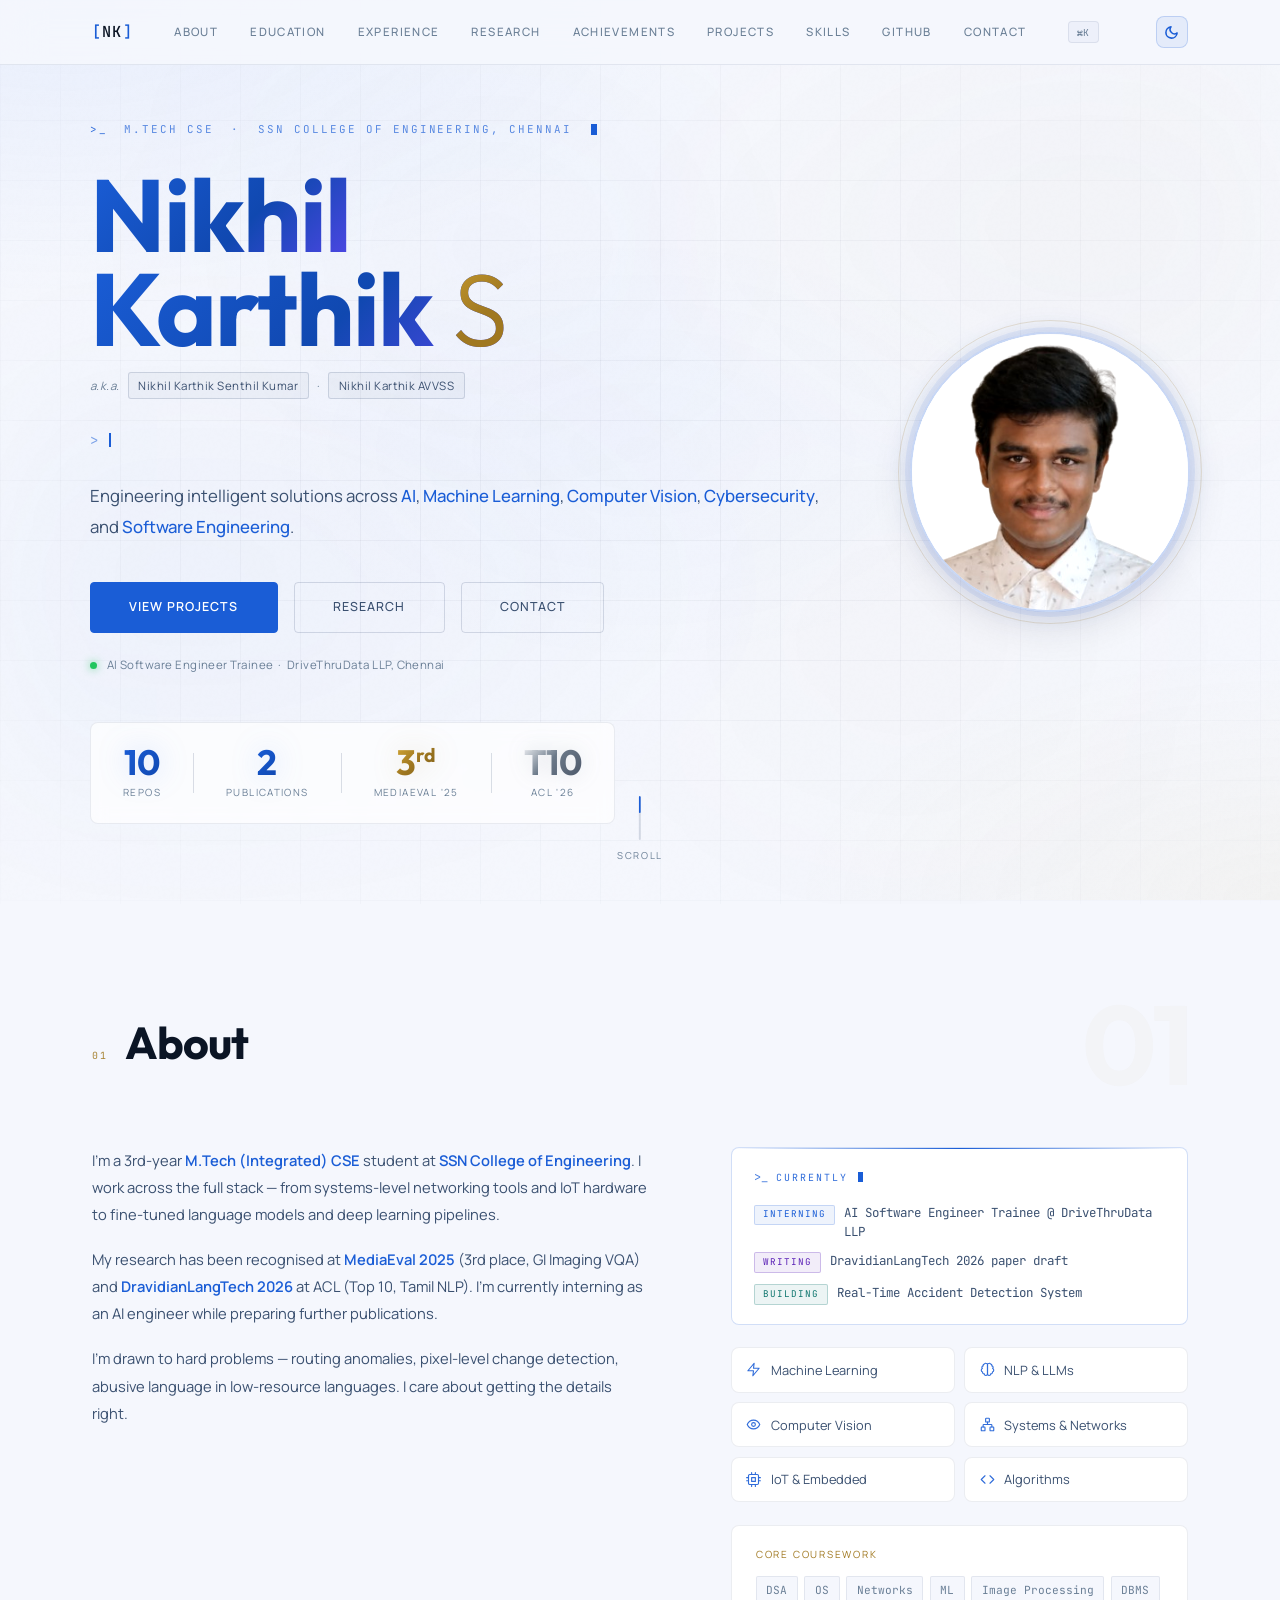
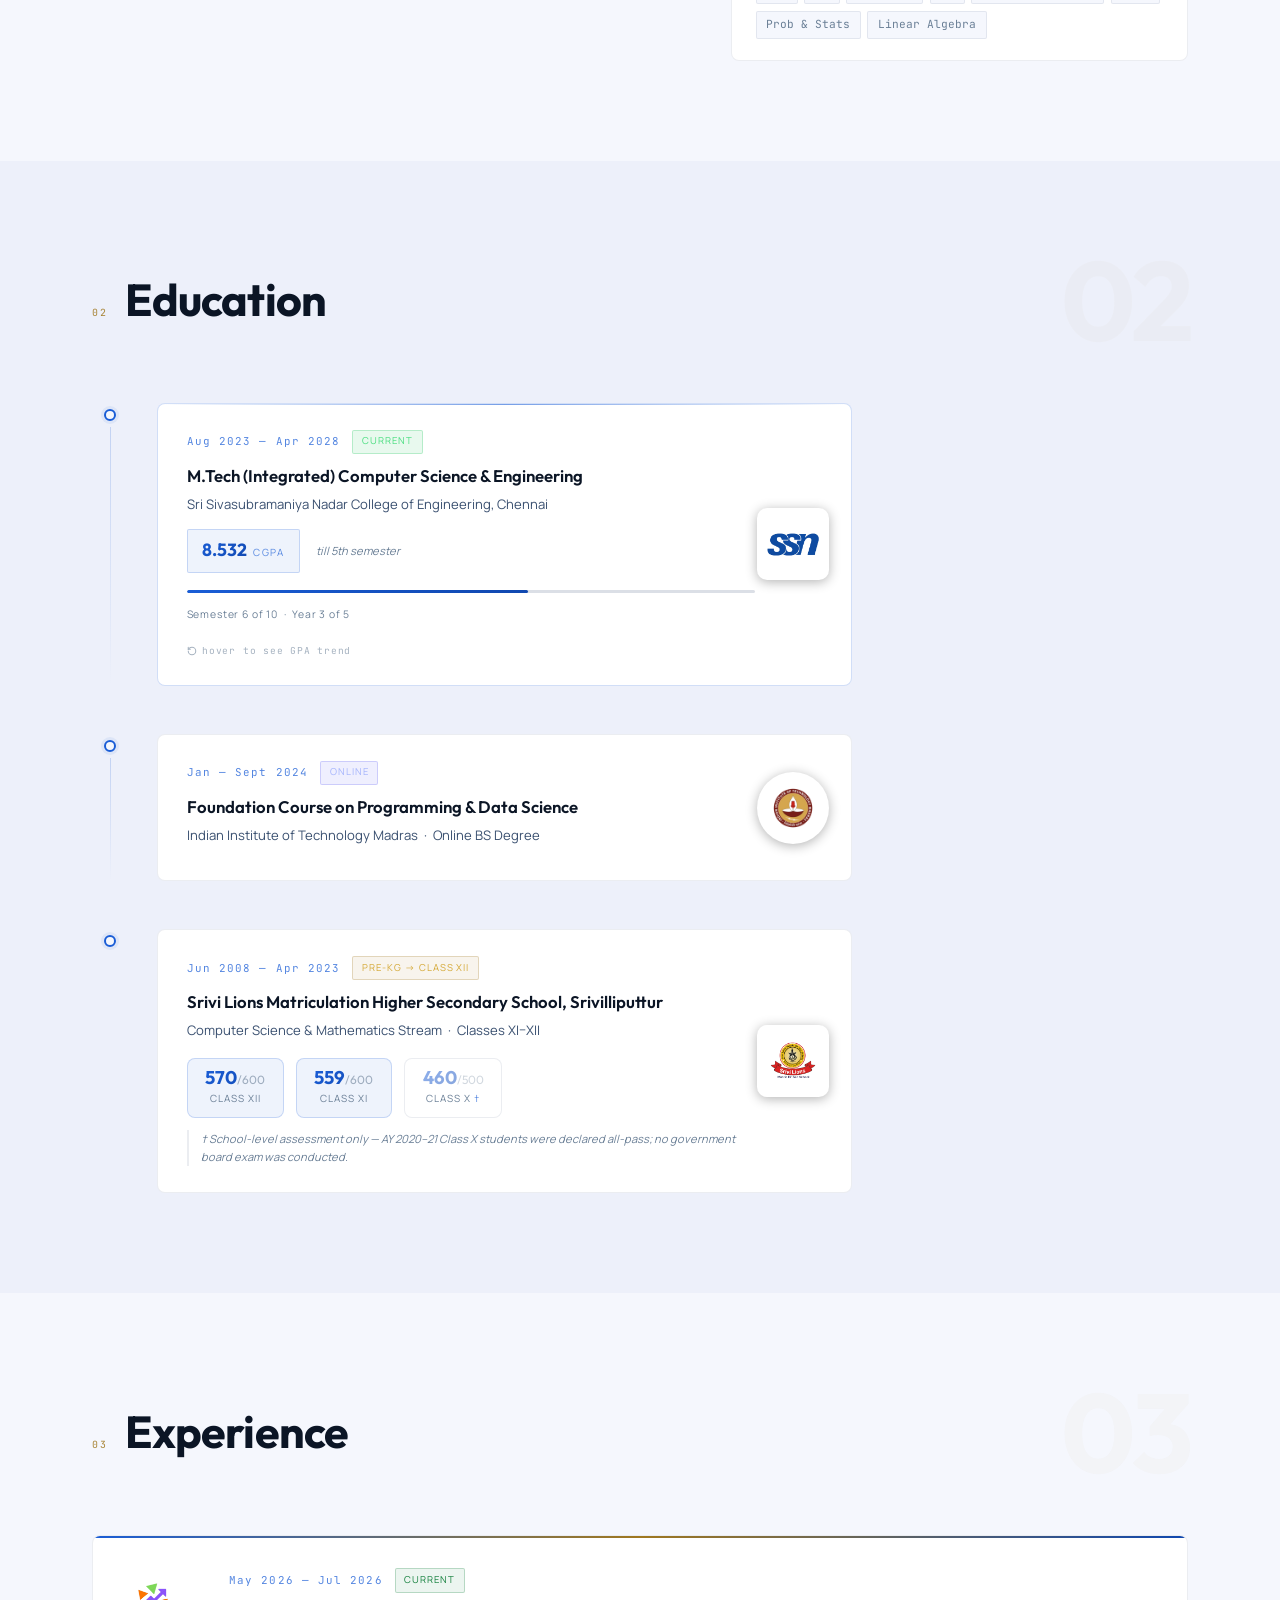
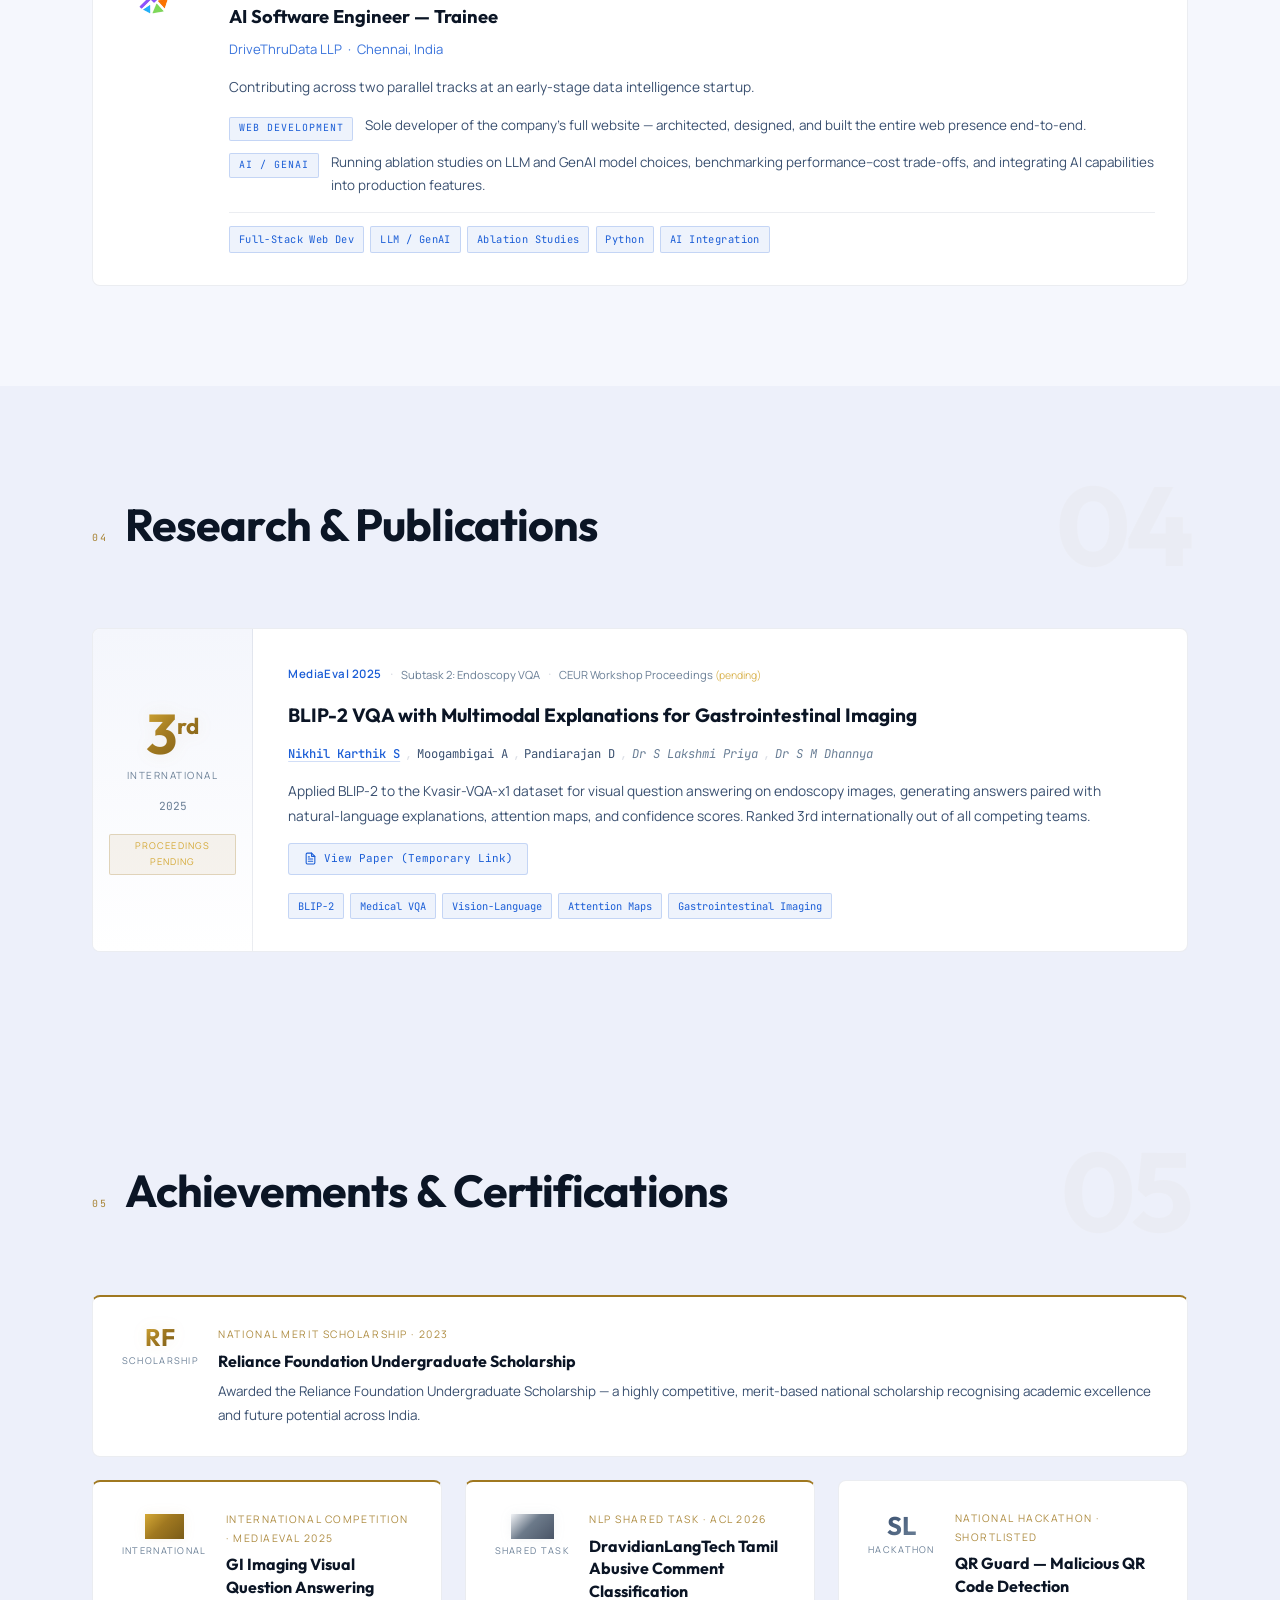
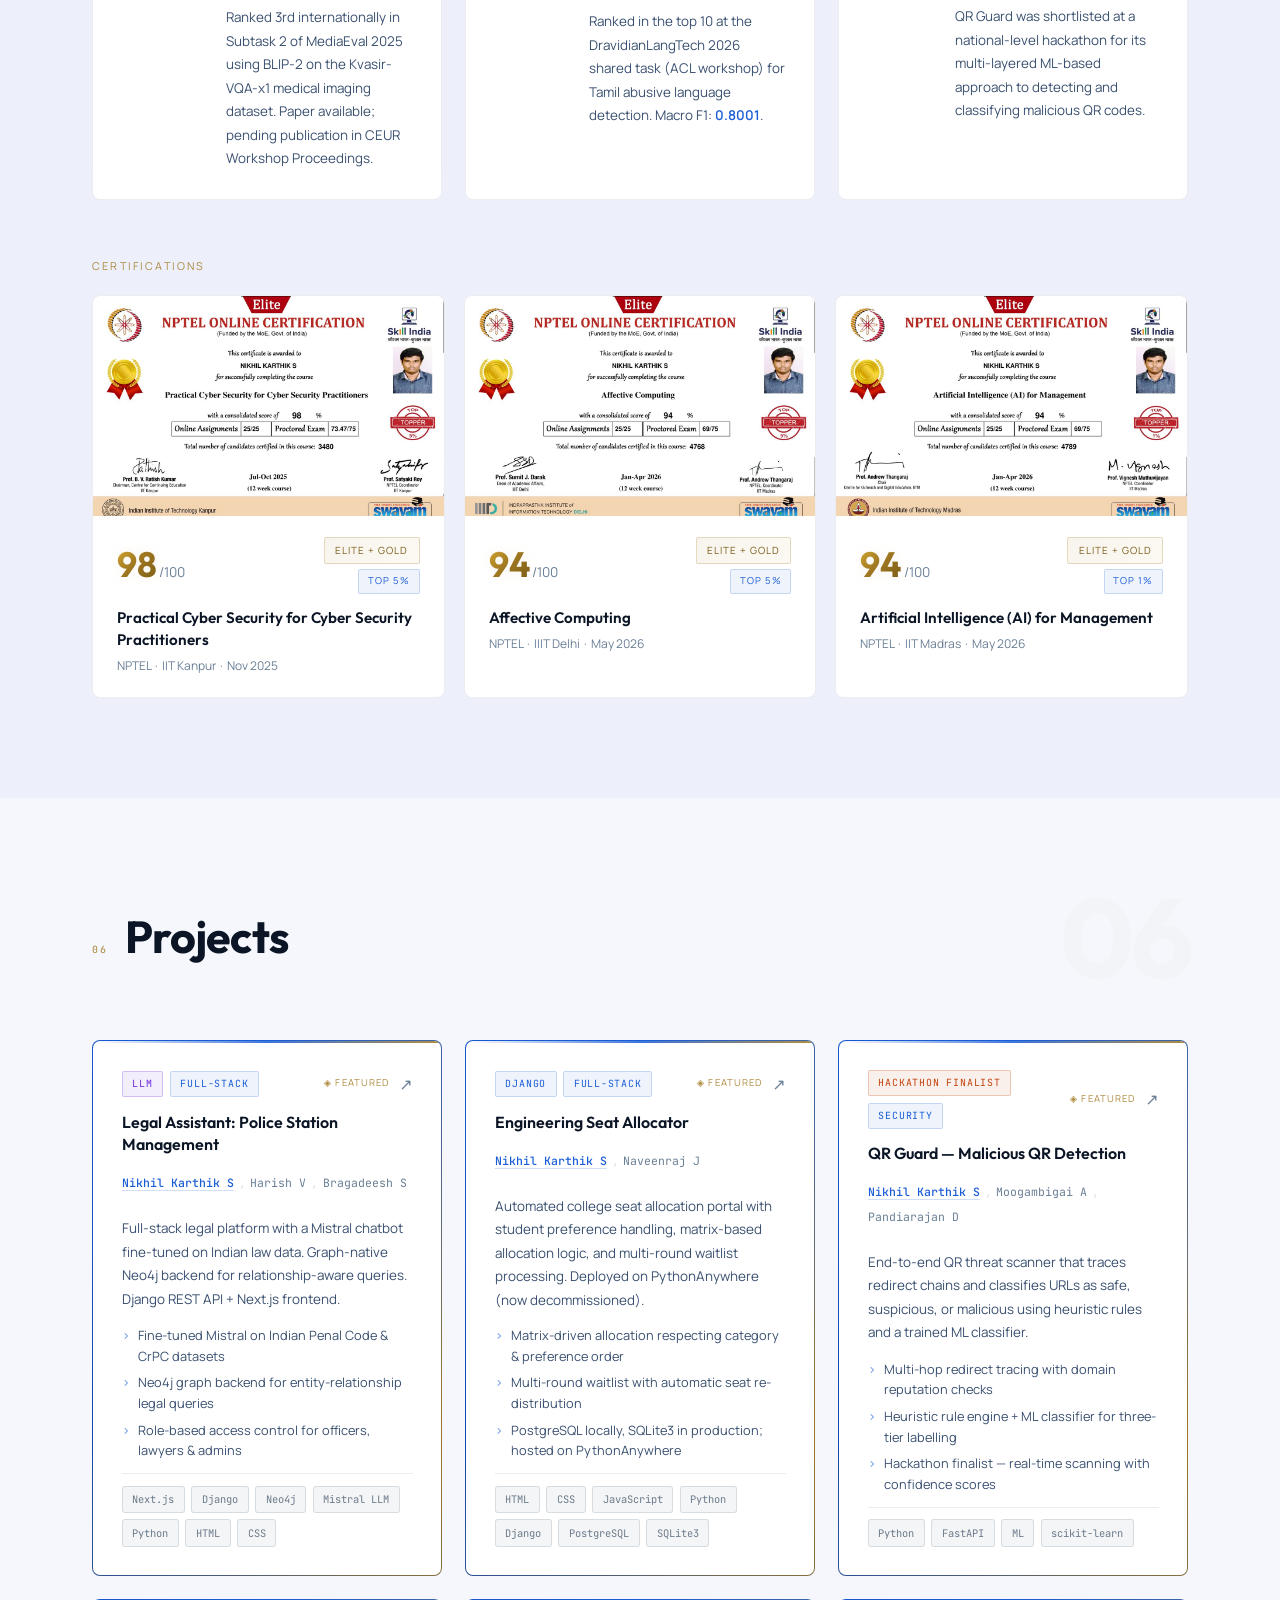
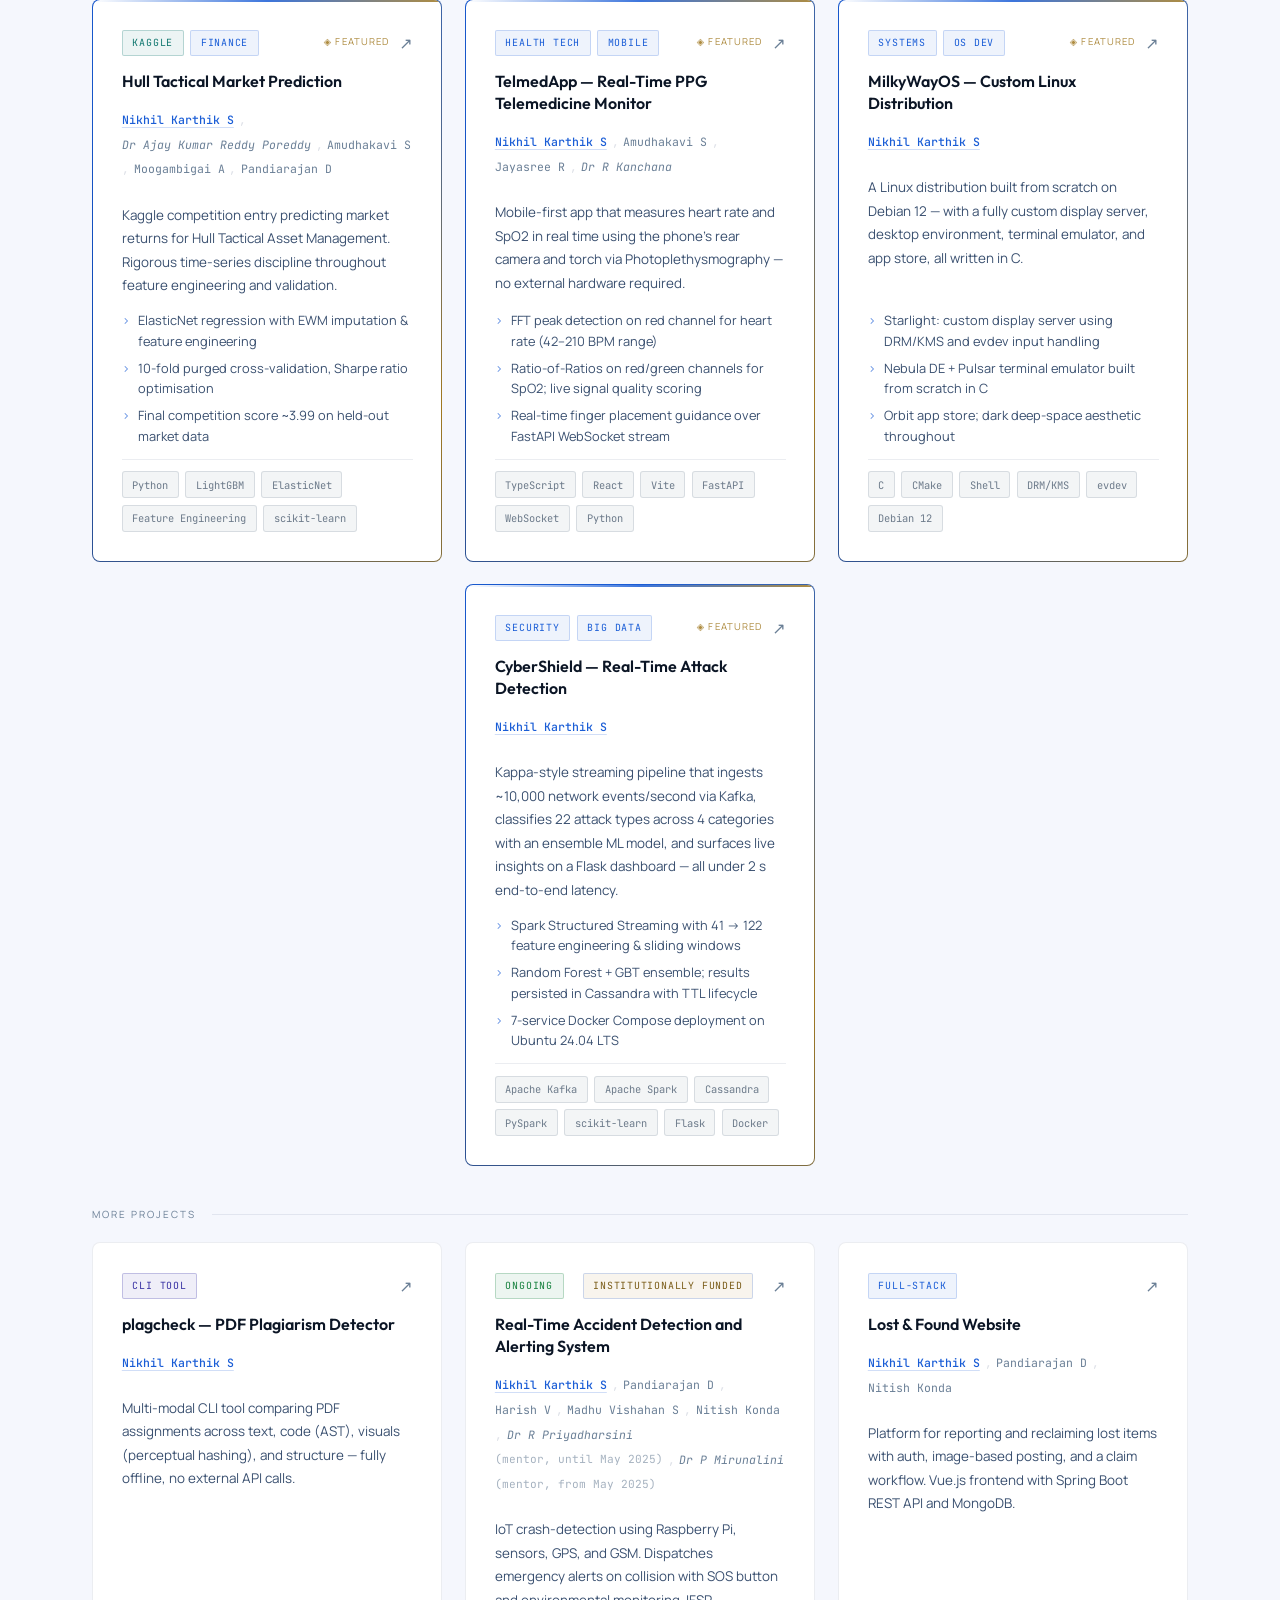
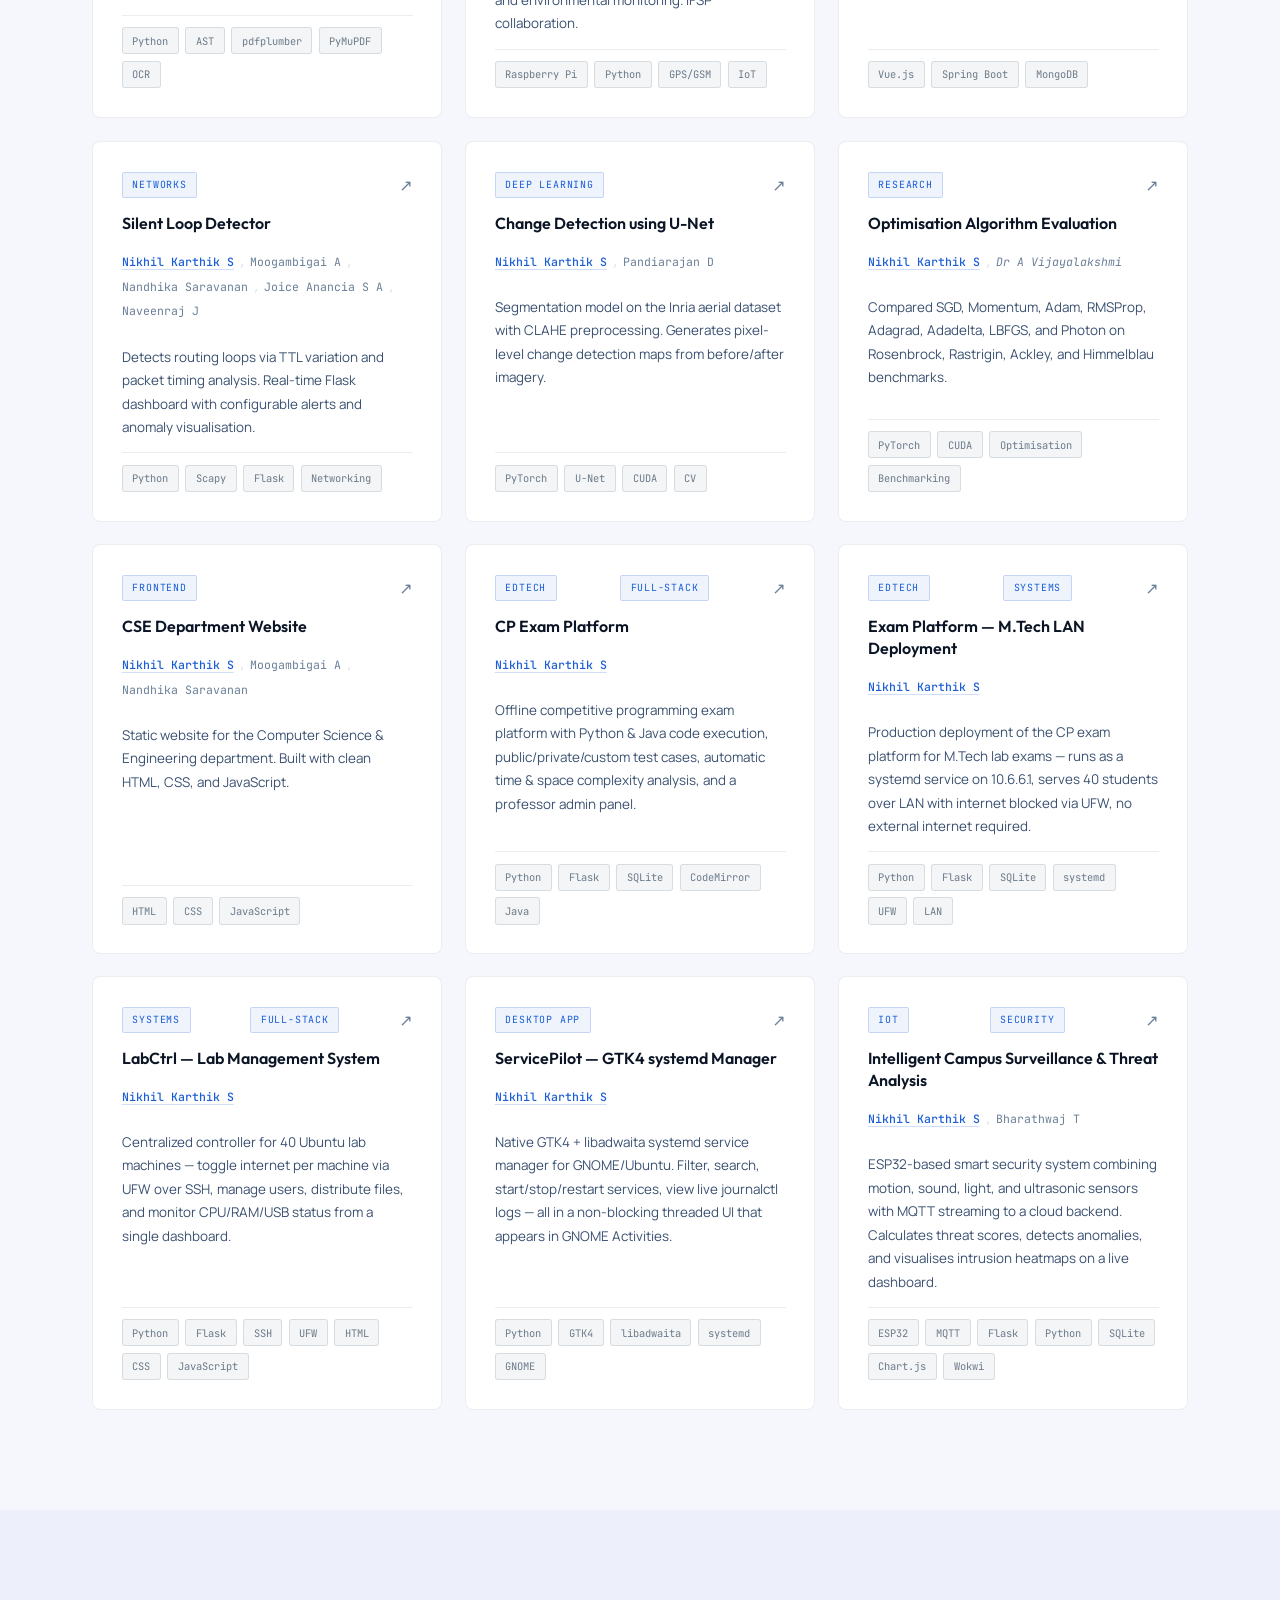
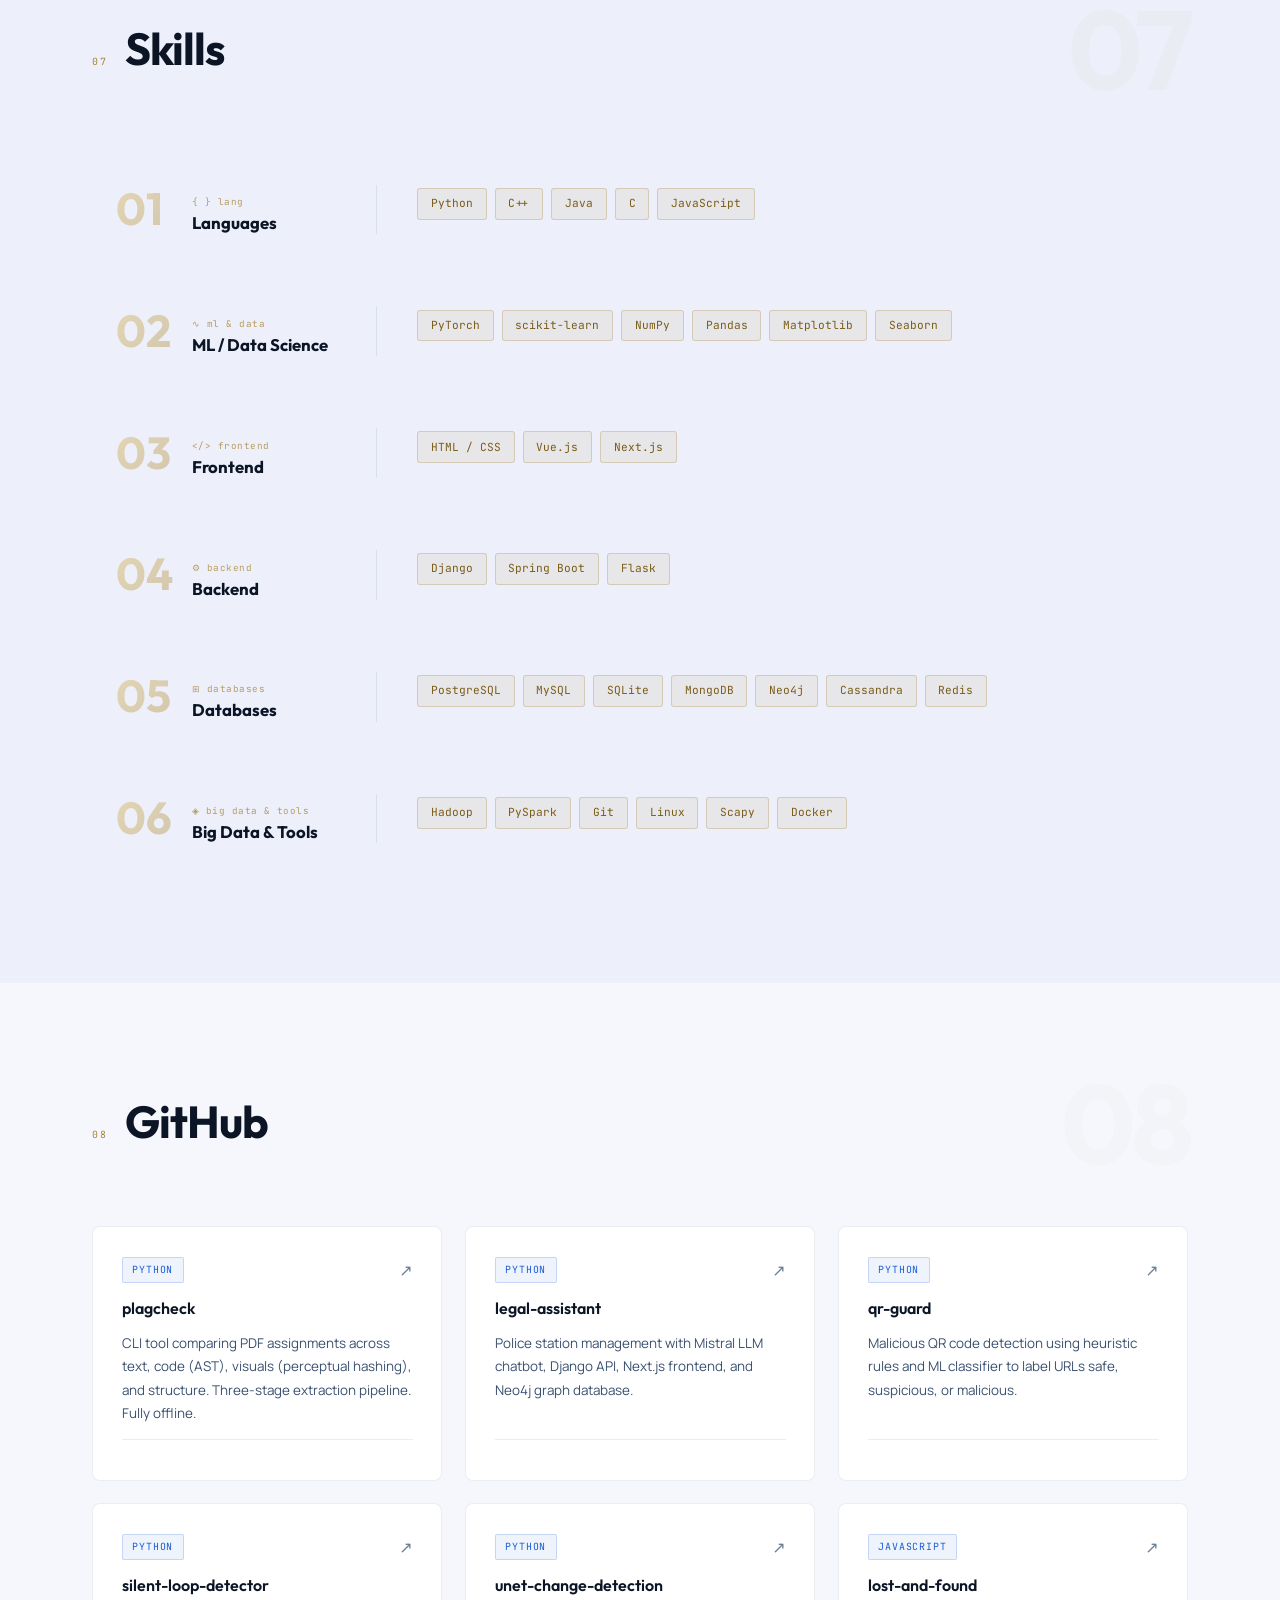
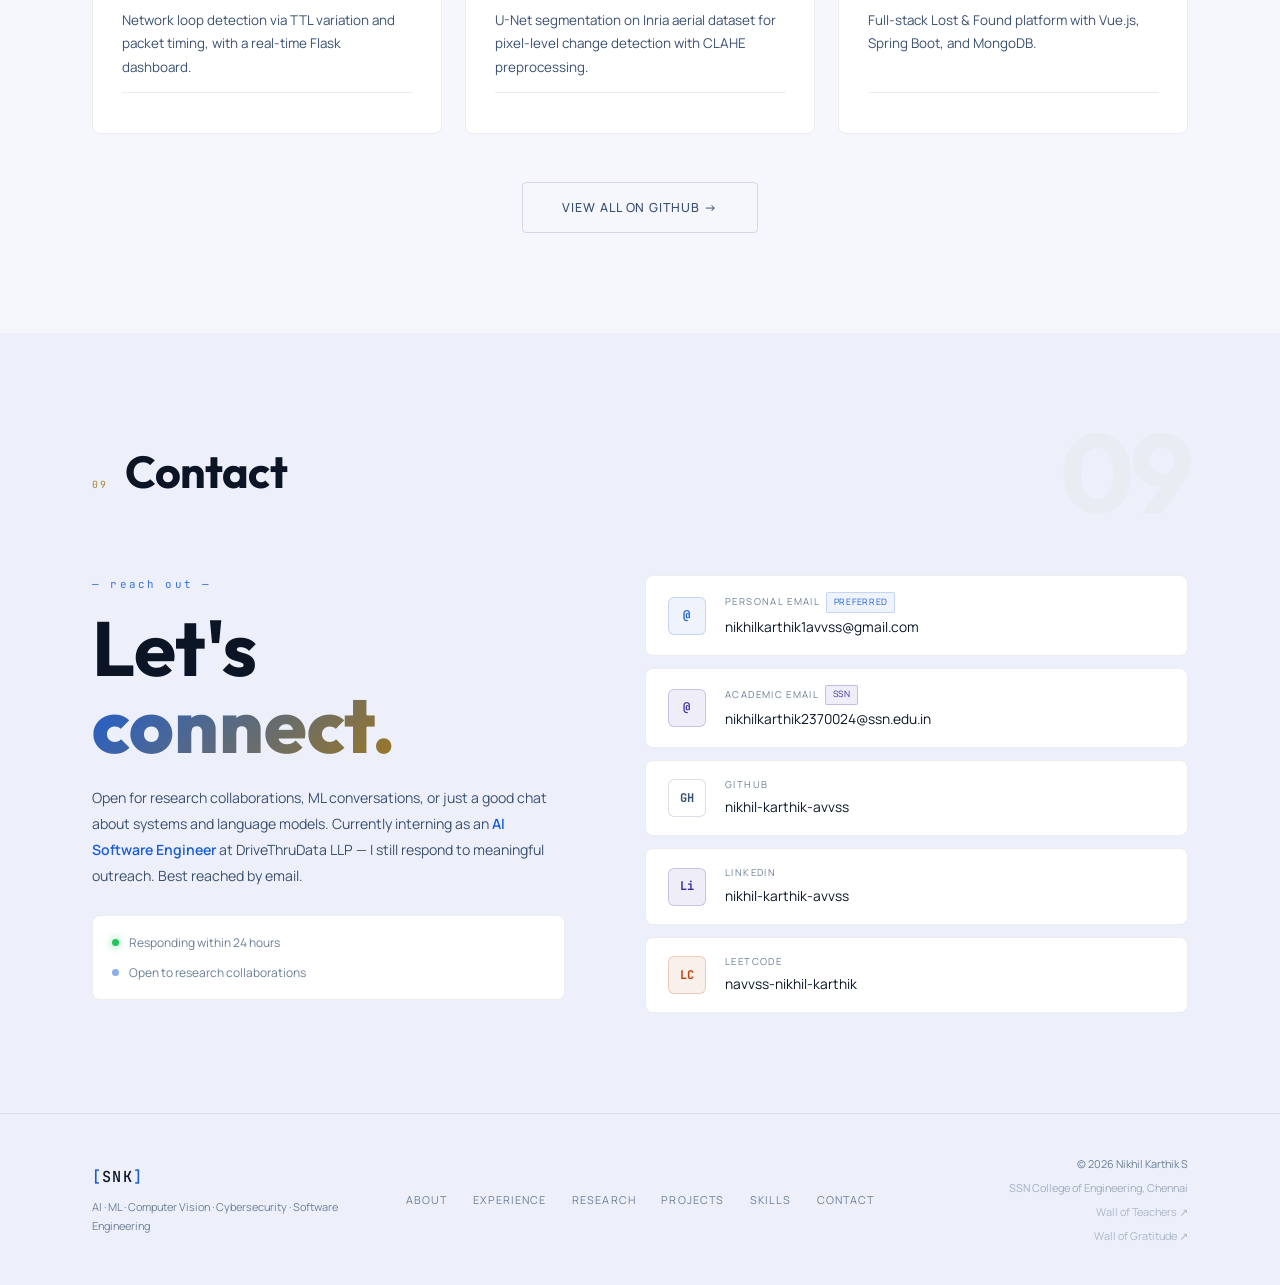
==== index.html @ f9ccde3b "Redesign: refined & elegant aesthetic with SEO and sitemap - Full CSS overhaul: Outfit (display) + M" ====
<!DOCTYPE html>
<html lang="en">
<head>
  <meta charset="UTF-8" />
  <meta name="viewport" content="width=device-width, initial-scale=1.0" />
  <title>Nikhil Karthik S — AI Engineer & ML Researcher | SSN College of Engineering</title>
  <meta name="description" content="Portfolio of Nikhil Karthik S — M.Tech CSE student at SSN College of Engineering, Chennai. AI Engineer at DriveThruData LLP. Researcher in NLP, Computer Vision, and Medical AI. 3rd place MediaEval 2025, Top 10 ACL 2026." />
  <meta name="keywords" content="Nikhil Karthik, Nikhil Karthik S, Nikhil Karthik AVVSS, SSN College of Engineering, AI Engineer, Machine Learning, NLP, Computer Vision, BLIP-2, MediaEval, DravidianLangTech, DriveThruData, Chennai, portfolio" />
  <meta name="author" content="Nikhil Karthik S" />
  <meta name="robots" content="index, follow" />
  <link rel="canonical" href="https://nikhilkarthik.me/" />
  <link rel="sitemap" type="application/xml" href="/sitemap.xml" />

  <!-- Open Graph -->
  <meta property="og:type" content="website" />
  <meta property="og:url" content="https://nikhilkarthik.me/" />
  <meta property="og:title" content="Nikhil Karthik S — AI Engineer & ML Researcher" />
  <meta property="og:description" content="M.Tech CSE at SSN College of Engineering. AI Engineer at DriveThruData LLP. Researcher in NLP, Computer Vision & Medical AI. 3rd place MediaEval 2025." />
  <meta property="og:image" content="https://nikhilkarthik.me/nikhil.png" />
  <meta property="og:image:alt" content="Nikhil Karthik S" />
  <meta property="og:site_name" content="Nikhil Karthik S — Portfolio" />
  <meta property="og:locale" content="en_IN" />

  <!-- Twitter Card -->
  <meta name="twitter:card" content="summary_large_image" />
  <meta name="twitter:title" content="Nikhil Karthik S — AI Engineer & ML Researcher" />
  <meta name="twitter:description" content="M.Tech CSE at SSN College of Engineering. AI Engineer at DriveThruData LLP. Researcher in NLP, Computer Vision & Medical AI." />
  <meta name="twitter:image" content="https://nikhilkarthik.me/nikhil.png" />

  <!-- JSON-LD Structured Data -->
  <script type="application/ld+json">
  {
    "@context": "https://schema.org",
    "@type": "Person",
    "name": "Nikhil Karthik S",
    "alternateName": ["Nikhil Karthik Senthil Kumar", "Nikhil Karthik AVVSS"],
    "url": "https://nikhilkarthik.me/",
    "image": "https://nikhilkarthik.me/nikhil.png",
    "jobTitle": "AI Software Engineer Trainee",
    "worksFor": { "@type": "Organization", "name": "DriveThruData LLP" },
    "alumniOf": { "@type": "EducationalOrganization", "name": "SSN College of Engineering" },
    "sameAs": [
      "https://github.com/nikhil-karthik-avvss",
      "https://www.linkedin.com/in/nikhil-karthik-avvss/"
    ],
    "knowsAbout": ["Machine Learning", "Natural Language Processing", "Computer Vision", "Cybersecurity", "Full-Stack Development"],
    "email": "nikhilkarthik1avvss@gmail.com"
  }
  </script>
  <script>
    (function(){
      var s = localStorage.getItem('theme');
      var t = s || (window.matchMedia('(prefers-color-scheme: light)').matches ? 'light' : 'dark');
      document.documentElement.setAttribute('data-theme', t);
    })();
  </script>
  <link rel="preconnect" href="https://fonts.googleapis.com" />
  <link href="https://fonts.googleapis.com/css2?family=Outfit:wght@300;400;500;600;700;800&family=Manrope:wght@300;400;500;600;700;800&family=JetBrains+Mono:ital,wght@0,300;0,400;0,500;1,300&display=swap" rel="stylesheet" />
  <link rel="icon" type="image/svg+xml" href="favicon.svg" />
  <link rel="stylesheet" href="styles.css" />
</head>
<body>

<div class="scroll-progress" id="scroll-progress"></div>
<div class="noise-overlay"></div>

<!-- NAV -->
<header id="navbar">
  <div class="nav-inner">
    <a href="#hero" class="nav-brand">
      <span class="bracket">[</span>NK<span class="bracket">]</span>
    </a>
    <nav class="nav-links" id="nav-links">
      <div class="nav-pill" id="nav-pill"></div>
      <a href="#about" data-text="About">About</a>
      <a href="#education" data-text="Education">Education</a>
      <a href="#experience" data-text="Experience">Experience</a>
      <a href="#research" data-text="Research">Research</a>
      <a href="#achievements" data-text="Achievements">Achievements</a>
      <a href="#projects" data-text="Projects">Projects</a>
      <a href="#skills" data-text="Skills">Skills</a>
      <a href="#github-section" data-text="GitHub">GitHub</a>
      <a href="#contact" data-text="Contact">Contact</a>
    </nav>
    <button class="cmd-hint-btn" id="cmd-hint-btn" aria-label="Open command palette (Ctrl+K)"><kbd>⌘K</kbd></button>
    <button class="theme-toggle" id="theme-toggle" aria-label="Toggle theme">
      <svg class="icon-sun" width="15" height="15" viewBox="0 0 24 24" fill="none" stroke="currentColor" stroke-width="2.5" stroke-linecap="round" stroke-linejoin="round"><circle cx="12" cy="12" r="4"/><path d="M12 2v2M12 20v2M4.93 4.93l1.41 1.41M17.66 17.66l1.41 1.41M2 12h2M20 12h2M6.34 17.66l-1.41 1.41M19.07 4.93l-1.41 1.41"/></svg>
      <svg class="icon-moon" width="15" height="15" viewBox="0 0 24 24" fill="none" stroke="currentColor" stroke-width="2.5" stroke-linecap="round" stroke-linejoin="round"><path d="M21 12.79A9 9 0 1 1 11.21 3 7 7 0 0 0 21 12.79z"/></svg>
    </button>
    <button class="nav-toggle" id="nav-toggle">&#9776;</button>
  </div>
  <div class="mobile-menu" id="mobile-menu">
    <a href="#about">About</a><a href="#education">Education</a><a href="#experience">Experience</a><a href="#research">Research</a><a href="#achievements">Achievements</a>
    <a href="#projects">Projects</a><a href="#skills">Skills</a>
    <a href="#github-section">GitHub</a><a href="#contact">Contact</a>
  </div>
</header>

<!-- HERO -->
<section id="hero" class="hero">
  <div class="hero-bg-grid"></div>
  <div class="hero-glow hero-glow-1"></div>
  <div class="hero-glow hero-glow-2"></div>
  <div class="hero-aurora" aria-hidden="true"></div>
  <div class="hero-content">
    <div class="hero-text">
      <div class="hero-eyebrow">
        <span class="ey-prompt">&gt;_</span>
        <span class="ey-text">M.Tech CSE &nbsp;·&nbsp; SSN College of Engineering, Chennai</span>
        <span class="ey-cursor"></span>
      </div>
      <h1 class="hero-name">
        <span class="hn-1">Nikhil</span>
        <span class="hn-2">Karthik<em> S</em></span>
      </h1>
      <div class="hero-aka">
        <span class="aka-label">a.k.a.</span>
        <span class="aka-name">Nikhil Karthik Senthil Kumar</span>
        <span class="aka-sep">·</span>
        <span class="aka-name">Nikhil Karthik AVVSS</span>
      </div>
      <div class="hero-roles">
        <span class="hr-prompt">&gt;&nbsp;</span><span id="hero-typed" class="hr-typed"></span><span class="hr-typed-cursor"></span>
      </div>
      <p class="hero-sub">
        Engineering intelligent solutions across
        <span class="cy">AI</span>, <span class="cy">Machine Learning</span>,
        <span class="cy">Computer Vision</span>, <span class="cy">Cybersecurity</span>,
        and <span class="cy">Software Engineering</span>.
      </p>
      <div class="hero-cta">
        <a href="#projects" class="btn-prime">View Projects</a>
        <a href="#research" class="btn-outline">Research</a>
        <a href="#contact" class="btn-outline">Contact</a>
      </div>
      <div class="hero-status">
        <span class="status-dot"></span>
        <span>AI Software Engineer Trainee &nbsp;·&nbsp; DriveThruData LLP, Chennai</span>
      </div>
      <div class="hero-stats">
        <div class="hs-item">
          <span class="hs-val" id="gh-repos">—</span>
          <span class="hs-lbl">Repos</span>
        </div>
        <div class="hs-sep"></div>
        <div class="hs-item">
          <span class="hs-val" data-count="2">0</span>
          <span class="hs-lbl">Publications</span>
        </div>
        <div class="hs-sep"></div>
        <div class="hs-item">
          <span class="hs-val hs-val-gold">3<sup>rd</sup></span>
          <span class="hs-lbl">MediaEval '25</span>
        </div>
        <div class="hs-sep"></div>
        <div class="hs-item">
          <span class="hs-val hs-val-silver">T10</span>
          <span class="hs-lbl">ACL '26</span>
        </div>
      </div>
    </div>
    <div class="hero-photo-wrap">
      <img src="nikhil.png" alt="Nikhil Karthik S" class="hero-photo" />
    </div>
  </div>
  <div class="hero-scroll">
    <div class="hs-track"><div class="hs-thumb"></div></div>
    <span>scroll</span>
  </div>
</section>

<!-- ABOUT -->
<section id="about" class="sec">
  <div class="sec-wrap">
    <div class="sec-head" data-num="01">
      <span class="sec-num">01</span>
      <h2 class="sec-title">About</h2>
    </div>
    <div class="about-grid">
      <div class="about-text">
        <p>I'm a 3rd-year <strong>M.Tech (Integrated) CSE</strong> student at <strong>SSN College of Engineering</strong>. I work across the full stack — from systems-level networking tools and IoT hardware to fine-tuned language models and deep learning pipelines.</p>
        <p>My research has been recognised at <strong>MediaEval 2025</strong> (3rd place, GI Imaging VQA) and <strong>DravidianLangTech 2026</strong> at ACL (Top 10, Tamil NLP). I'm currently interning as an AI engineer while preparing further publications.</p>
        <p>I'm drawn to hard problems — routing anomalies, pixel-level change detection, abusive language in low-resource languages. I care about getting the details right.</p>
      </div>
      <div class="about-side">
        <div class="currently-card">
          <div class="curr-header">
            <span class="curr-prompt">&gt;_</span>
            <span class="curr-title">currently</span>
            <span class="curr-blink"></span>
          </div>
          <div class="curr-items">
            <div class="curr-item">
              <span class="curr-tag interning">interning</span>
              <span>AI Software Engineer Trainee @ DriveThruData LLP</span>
            </div>
            <div class="curr-item">
              <span class="curr-tag writing">writing</span>
              <span>DravidianLangTech 2026 paper draft</span>
            </div>
            <div class="curr-item">
              <span class="curr-tag building">building</span>
              <span>Real-Time Accident Detection System</span>
            </div>
          </div>
        </div>
        <div class="interest-grid">
          <div class="int-item">
            <svg class="int-icon" viewBox="0 0 24 24" fill="none" stroke="currentColor" stroke-width="1.8" stroke-linecap="round" stroke-linejoin="round"><polygon points="13 2 3 14 12 14 11 22 21 10 12 10 13 2"/></svg>
            Machine Learning
          </div>
          <div class="int-item">
            <svg class="int-icon" viewBox="0 0 24 24" fill="none" stroke="currentColor" stroke-width="1.8" stroke-linecap="round" stroke-linejoin="round"><path d="M9.5 2A2.5 2.5 0 0 1 12 4.5v15a2.5 2.5 0 0 1-4.96-.46 2.5 2.5 0 0 1-2.96-3.08 3 3 0 0 1-.34-5.58 2.5 2.5 0 0 1 1.32-4.24 2.5 2.5 0 0 1 1.98-3A2.5 2.5 0 0 1 9.5 2z"/><path d="M14.5 2A2.5 2.5 0 0 0 12 4.5v15a2.5 2.5 0 0 0 4.96-.46 2.5 2.5 0 0 0 2.96-3.08 3 3 0 0 0 .34-5.58 2.5 2.5 0 0 0-1.32-4.24 2.5 2.5 0 0 0-1.98-3A2.5 2.5 0 0 0 14.5 2z"/></svg>
            NLP &amp; LLMs
          </div>
          <div class="int-item">
            <svg class="int-icon" viewBox="0 0 24 24" fill="none" stroke="currentColor" stroke-width="1.8" stroke-linecap="round" stroke-linejoin="round"><path d="M2 12s3-7 10-7 10 7 10 7-3 7-10 7-10-7-10-7z"/><circle cx="12" cy="12" r="3"/></svg>
            Computer Vision
          </div>
          <div class="int-item">
            <svg class="int-icon" viewBox="0 0 24 24" fill="none" stroke="currentColor" stroke-width="1.8" stroke-linecap="round" stroke-linejoin="round"><rect x="16" y="16" width="6" height="6" rx="1"/><rect x="2" y="16" width="6" height="6" rx="1"/><rect x="9" y="2" width="6" height="6" rx="1"/><path d="M5 16v-3a1 1 0 0 1 1-1h12a1 1 0 0 1 1 1v3"/><path d="M12 12V8"/></svg>
            Systems &amp; Networks
          </div>
          <div class="int-item">
            <svg class="int-icon" viewBox="0 0 24 24" fill="none" stroke="currentColor" stroke-width="1.8" stroke-linecap="round" stroke-linejoin="round"><rect x="4" y="4" width="16" height="16" rx="2"/><rect x="9" y="9" width="6" height="6"/><line x1="9" y1="1" x2="9" y2="4"/><line x1="15" y1="1" x2="15" y2="4"/><line x1="9" y1="20" x2="9" y2="23"/><line x1="15" y1="20" x2="15" y2="23"/><line x1="20" y1="9" x2="23" y2="9"/><line x1="20" y1="14" x2="23" y2="14"/><line x1="1" y1="9" x2="4" y2="9"/><line x1="1" y1="14" x2="4" y2="14"/></svg>
            IoT &amp; Embedded
          </div>
          <div class="int-item">
            <svg class="int-icon" viewBox="0 0 24 24" fill="none" stroke="currentColor" stroke-width="1.8" stroke-linecap="round" stroke-linejoin="round"><polyline points="16 18 22 12 16 6"/><polyline points="8 6 2 12 8 18"/></svg>
            Algorithms
          </div>
        </div>
        <div class="cw-box">
          <div class="cw-label">Core Coursework</div>
          <div class="cw-tags">
            <span>DSA</span><span>OS</span><span>Networks</span>
            <span>ML</span><span>Image Processing</span><span>DBMS</span>
            <span>Prob &amp; Stats</span><span>Linear Algebra</span>
          </div>
        </div>
      </div>
    </div>
  </div>
</section>


<!-- EDUCATION -->
<section id="education" class="sec sec-dark">
  <div class="sec-wrap">
    <div class="sec-head" data-num="02">
      <span class="sec-num">02</span>
      <h2 class="sec-title">Education</h2>
    </div>
    <div class="edu-timeline">

      <div class="edu-card edu-active reveal">
        <div class="edu-left">
          <div class="edu-dot edu-dot-pulse"></div>
          <div class="edu-line"></div>
        </div>
        <div class="edu-body edu-flip-card">
          <div class="edu-flip-inner">

            <!-- FRONT -->
            <div class="edu-flip-front">
              <img class="edu-logo" src="logos/ssn.png" alt="SSN College of Engineering" loading="lazy" />
              <div class="edu-meta">
                <span class="edu-period">Aug 2023 — Apr 2028</span>
                <span class="edu-badge current">Current</span>
              </div>
              <h3 class="edu-degree">M.Tech (Integrated) Computer Science &amp; Engineering</h3>
              <div class="edu-inst">Sri Sivasubramaniya Nadar College of Engineering, Chennai</div>
              <div class="edu-detail">
                <span class="edu-stat"><span class="edu-stat-val">8.532</span><span class="edu-stat-lbl">CGPA</span></span>
                <span class="edu-stat-note">till 5th semester</span>
              </div>
              <div class="edu-progress">
                <div class="edu-prog-track">
                  <div class="edu-prog-fill" data-width="60"></div>
                </div>
                <span class="edu-prog-label">Semester 6 of 10 &nbsp;·&nbsp; Year 3 of 5</span>
              </div>
              <div class="edu-flip-hint">
                <svg width="10" height="10" viewBox="0 0 24 24" fill="none" stroke="currentColor" stroke-width="2.5" stroke-linecap="round" stroke-linejoin="round"><path d="M3 12a9 9 0 1 0 9-9 9.75 9.75 0 0 0-6.74 2.74L3 8"/><path d="M3 3v5h5"/></svg>
                hover to see GPA trend
              </div>
            </div>

            <!-- BACK -->
            <div class="edu-flip-back">
              <div class="esp-header">
                <span class="esp-title">Semester GPA Trend</span>
                <span class="esp-cgpa">CGPA &nbsp;8.532</span>
              </div>
              <div class="esp-bars">
                <div class="esp-bar" style="--bar-h:60%;--bar-delay:0.55s"><span class="esp-tip">8.600</span></div>
                <div class="esp-bar esp-dip" style="--bar-h:20%;--bar-delay:0.62s"><span class="esp-tip">8.200</span></div>
                <div class="esp-bar" style="--bar-h:55%;--bar-delay:0.69s"><span class="esp-tip">8.548</span></div>
                <div class="esp-bar" style="--bar-h:48%;--bar-delay:0.76s"><span class="esp-tip">8.478</span></div>
                <div class="esp-bar esp-peak" style="--bar-h:79%;--bar-delay:0.83s"><span class="esp-tip">8.792</span></div>
              </div>
              <div class="esp-labels">
                <span>S1</span><span>S2</span><span>S3</span><span>S4</span><span>S5</span>
              </div>
              <p class="esp-note">Scale 8.0 – 9.0 &nbsp;·&nbsp; S5 is personal best</p>
            </div>

          </div>
        </div>
      </div>

      <div class="edu-card reveal">
        <div class="edu-left">
          <div class="edu-dot"></div>
          <div class="edu-line"></div>
        </div>
        <div class="edu-body">
          <img class="edu-logo edu-logo-circle" src="logos/iitm.png" alt="IIT Madras" loading="lazy" />
          <div class="edu-meta">
            <span class="edu-period">Jan — Sept 2024</span>
            <span class="edu-badge online">Online</span>
          </div>
          <h3 class="edu-degree">Foundation Course on Programming &amp; Data Science</h3>
          <div class="edu-inst">Indian Institute of Technology Madras &nbsp;·&nbsp; Online BS Degree</div>
        </div>
      </div>

      <div class="edu-card reveal">
        <div class="edu-left">
          <div class="edu-dot"></div>
        </div>
        <div class="edu-body">
          <img class="edu-logo" src="logos/school.png" alt="Srivi Lions School" loading="lazy" />
          <div class="edu-meta">
            <span class="edu-period">Jun 2008 — Apr 2023</span>
            <span class="edu-badge school">Pre-KG → Class XII</span>
          </div>
          <h3 class="edu-degree">Srivi Lions Matriculation Higher Secondary School, Srivilliputtur</h3>
          <div class="edu-inst">Computer Science &amp; Mathematics Stream &nbsp;·&nbsp; Classes XI–XII</div>
          <div class="edu-marks">
            <div class="edu-mark-row">
              <div class="edu-mark-item">
                <span class="edu-mark-val">570<span class="edu-mark-denom">/600</span></span>
                <span class="edu-mark-lbl">Class XII</span>
              </div>
              <div class="edu-mark-item">
                <span class="edu-mark-val">559<span class="edu-mark-denom">/600</span></span>
                <span class="edu-mark-lbl">Class XI</span>
              </div>
              <div class="edu-mark-item edu-mark-dim">
                <span class="edu-mark-val">460<span class="edu-mark-denom">/500</span></span>
                <span class="edu-mark-lbl">Class X <span class="edu-mark-note">†</span></span>
              </div>
            </div>
            <p class="edu-mark-footnote">† School-level assessment only — AY 2020–21 Class X students were declared all-pass; no government board exam was conducted.</p>
          </div>
        </div>
      </div>

    </div>
  </div>
</section>

<!-- EXPERIENCE -->
<section id="experience" class="sec">
  <div class="sec-wrap">
    <div class="sec-head" data-num="03">
      <span class="sec-num">03</span>
      <h2 class="sec-title">Experience</h2>
    </div>
    <div class="exp-card reveal">
      <div class="exp-left">
        <div class="exp-logo exp-logo-img">
          <img src="logos/dtd.png" alt="DriveThruData LLP" loading="lazy" />
        </div>
      </div>
      <div class="exp-body">
        <div class="exp-meta">
          <span class="exp-period">May 2026 — Jul 2026</span>
          <span class="exp-badge current">Current</span>
        </div>
        <h3 class="exp-role">AI Software Engineer — Trainee</h3>
        <div class="exp-company">DriveThruData LLP &nbsp;·&nbsp; Chennai, India</div>
        <p class="exp-desc">Contributing across two parallel tracks at an early-stage data intelligence startup.</p>
        <div class="exp-resp">
          <div class="exp-resp-item">
            <span class="exp-resp-label">Web Development</span>
            <span class="exp-resp-text">Sole developer of the company's full website — architected, designed, and built the entire web presence end-to-end.</span>
          </div>
          <div class="exp-resp-item">
            <span class="exp-resp-label">AI / GenAI</span>
            <span class="exp-resp-text">Running ablation studies on LLM and GenAI model choices, benchmarking performance–cost trade-offs, and integrating AI capabilities into production features.</span>
          </div>
        </div>
        <div class="exp-tags">
          <span>Full-Stack Web Dev</span>
          <span>LLM / GenAI</span>
          <span>Ablation Studies</span>
          <span>Python</span>
          <span>AI Integration</span>
        </div>
      </div>
    </div>
  </div>
</section>

<!-- RESEARCH -->
<section id="research" class="sec sec-dark">
  <div class="sec-wrap">
    <div class="sec-head" data-num="04">
      <span class="sec-num">04</span>
      <h2 class="sec-title">Research &amp; Publications</h2>
    </div>
    <div class="research-list">

      <div class="r-card r-featured reveal">
        <div class="r-feat-left">
          <div class="r-feat-rank">3<sup>rd</sup></div>
          <div class="r-feat-scope">International</div>
          <div class="r-feat-year">2025</div>
          <span class="r-status-pill preprint">Proceedings Pending</span>
        </div>
        <div class="r-body">
          <div class="r-venue-row">
            <span class="r-conf">MediaEval 2025</span>
            <span class="r-vsep">·</span>
            <span class="r-track">Subtask 2: Endoscopy VQA</span>
            <span class="r-vsep">·</span>
            <span class="r-pub">CEUR Workshop Proceedings <span class="r-pub-note">(pending)</span></span>
          </div>
          <h3>BLIP-2 VQA with Multimodal Explanations for Gastrointestinal Imaging</h3>
          <div class="r-authors">
            <span class="r-author-self">Nikhil Karthik S</span><span class="r-author-sep">,</span>
            <span class="r-author">Moogambigai A</span><span class="r-author-sep">,</span>
            <span class="r-author">Pandiarajan D</span><span class="r-author-sep">,</span>
            <span class="r-author r-author-faculty">Dr S Lakshmi Priya</span><span class="r-author-sep">,</span>
            <span class="r-author r-author-faculty">Dr S M Dhannya</span>
          </div>
          <p>Applied BLIP-2 to the Kvasir-VQA-x1 dataset for visual question answering on endoscopy images, generating answers paired with natural-language explanations, attention maps, and confidence scores. Ranked 3rd internationally out of all competing teams.</p>
          <div class="r-paper-link">
            <a href="https://2025.multimediaeval.com/paper14.pdf" target="_blank" rel="noopener" class="r-paper-btn">
              <svg width="13" height="13" viewBox="0 0 24 24" fill="none" stroke="currentColor" stroke-width="2" stroke-linecap="round" stroke-linejoin="round"><path d="M14 2H6a2 2 0 0 0-2 2v16a2 2 0 0 0 2 2h12a2 2 0 0 0 2-2V8z"/><polyline points="14 2 14 8 20 8"/><line x1="16" y1="13" x2="8" y2="13"/><line x1="16" y1="17" x2="8" y2="17"/><polyline points="10 9 9 9 8 9"/></svg>
              View Paper (Temporary Link)
            </a>
          </div>
          <div class="r-tags">
            <span>BLIP-2</span><span>Medical VQA</span><span>Vision-Language</span>
            <span>Attention Maps</span><span>Gastrointestinal Imaging</span>
          </div>
        </div>
      </div>

    </div>
  </div>
</section>

<!-- ACHIEVEMENTS & CERTIFICATIONS -->
<section id="achievements" class="sec sec-dark">
  <div class="sec-wrap">
    <div class="sec-head" data-num="05">
      <span class="sec-num">05</span>
      <h2 class="sec-title">Achievements &amp; Certifications</h2>
    </div>

    <div class="ach-grid">

      <div class="ach-card ach-highlight ach-wide reveal">
        <div class="ach-mono-block">
          <span class="ach-mono-text">RF</span>
          <span class="ach-mono-sub">Scholarship</span>
        </div>
        <div class="ach-body">
          <div class="ach-label">National Merit Scholarship · 2023</div>
          <h3>Reliance Foundation Undergraduate Scholarship</h3>
          <p>Awarded the Reliance Foundation Undergraduate Scholarship — a highly competitive, merit-based national scholarship recognising academic excellence and future potential across India.</p>
        </div>
      </div>

      <div class="ach-card ach-highlight reveal">
        <div class="ach-rank-block ach-rank-gold">
          <span class="ach-rank-num">3rd</span>
          <span class="ach-rank-ctx">International</span>
        </div>
        <div class="ach-body">
          <div class="ach-label">International Competition · MediaEval 2025</div>
          <h3>GI Imaging Visual Question Answering</h3>
          <p>Ranked 3rd internationally in Subtask 2 of MediaEval 2025 using BLIP-2 on the Kvasir-VQA-x1 medical imaging dataset. Paper available; pending publication in CEUR Workshop Proceedings.</p>
        </div>
      </div>

      <div class="ach-card ach-highlight reveal">
        <div class="ach-rank-block ach-rank-silver">
          <span class="ach-rank-num">T10</span>
          <span class="ach-rank-ctx">Shared Task</span>
        </div>
        <div class="ach-body">
          <div class="ach-label">NLP Shared Task · ACL 2026</div>
          <h3>DravidianLangTech Tamil Abusive Comment Classification</h3>
          <p>Ranked in the top 10 at the DravidianLangTech 2026 shared task (ACL workshop) for Tamil abusive language detection. Macro F1: <strong>0.8001</strong>.</p>
        </div>
      </div>

      <div class="ach-card reveal">
        <div class="ach-rank-block ach-rank-muted">
          <span class="ach-rank-num">SL</span>
          <span class="ach-rank-ctx">Hackathon</span>
        </div>
        <div class="ach-body">
          <div class="ach-label">National Hackathon · Shortlisted</div>
          <h3>QR Guard — Malicious QR Code Detection</h3>
          <p>QR Guard was shortlisted at a national-level hackathon for its multi-layered ML-based approach to detecting and classifying malicious QR codes.</p>
        </div>
      </div>

    </div>

    <div class="cert-block">
      <div class="cert-heading">Certifications</div>
      <div class="cert-grid">

        <div class="cert-card reveal">
          <button class="cert-thumb-wrap" data-cert="certs/cybersec-1.jpg" aria-label="View Practical Cyber Security certificate">
            <img src="certs/cybersec-1.jpg" alt="Practical Cyber Security Certificate" class="cert-thumb" loading="lazy" />
            <div class="cert-thumb-overlay">
              <svg width="16" height="16" viewBox="0 0 24 24" fill="none" stroke="currentColor" stroke-width="2" stroke-linecap="round" stroke-linejoin="round"><path d="M2 12s3-7 10-7 10 7 10 7-3 7-10 7-10-7-10-7z"/><circle cx="12" cy="12" r="3"/></svg>
              View Certificate
            </div>
          </button>
          <div class="cert-info">
            <div class="cert-top">
              <div class="cert-score">
                <span class="cert-score-val">98</span>
                <span class="cert-score-den">/100</span>
              </div>
              <div class="cert-badges">
                <span class="cert-badge elite-gold">Elite + Gold</span>
                <span class="cert-pct">Top 5%</span>
              </div>
            </div>
            <h3>Practical Cyber Security for Cyber Security Practitioners</h3>
            <div class="cert-meta">NPTEL &nbsp;·&nbsp; IIT Kanpur &nbsp;·&nbsp; Nov 2025</div>
          </div>
        </div>

        <div class="cert-card reveal">
          <button class="cert-thumb-wrap" data-cert="certs/affective-1.jpg" aria-label="View Affective Computing certificate">
            <img src="certs/affective-1.jpg" alt="Affective Computing Certificate" class="cert-thumb" loading="lazy" />
            <div class="cert-thumb-overlay">
              <svg width="16" height="16" viewBox="0 0 24 24" fill="none" stroke="currentColor" stroke-width="2" stroke-linecap="round" stroke-linejoin="round"><path d="M2 12s3-7 10-7 10 7 10 7-3 7-10 7-10-7-10-7z"/><circle cx="12" cy="12" r="3"/></svg>
              View Certificate
            </div>
          </button>
          <div class="cert-info">
            <div class="cert-top">
              <div class="cert-score">
                <span class="cert-score-val">94</span>
                <span class="cert-score-den">/100</span>
              </div>
              <div class="cert-badges">
                <span class="cert-badge elite-gold">Elite + Gold</span>
                <span class="cert-pct">Top 5%</span>
              </div>
            </div>
            <h3>Affective Computing</h3>
            <div class="cert-meta">NPTEL &nbsp;·&nbsp; IIIT Delhi &nbsp;·&nbsp; May 2026</div>
          </div>
        </div>

        <div class="cert-card reveal">
          <button class="cert-thumb-wrap" data-cert="certs/ai-mgmt-1.jpg" aria-label="View AI for Management certificate">
            <img src="certs/ai-mgmt-1.jpg" alt="AI for Management Certificate" class="cert-thumb" loading="lazy" />
            <div class="cert-thumb-overlay">
              <svg width="16" height="16" viewBox="0 0 24 24" fill="none" stroke="currentColor" stroke-width="2" stroke-linecap="round" stroke-linejoin="round"><path d="M2 12s3-7 10-7 10 7 10 7-3 7-10 7-10-7-10-7z"/><circle cx="12" cy="12" r="3"/></svg>
              View Certificate
            </div>
          </button>
          <div class="cert-info">
            <div class="cert-top">
              <div class="cert-score">
                <span class="cert-score-val">94</span>
                <span class="cert-score-den">/100</span>
              </div>
              <div class="cert-badges">
                <span class="cert-badge elite-gold">Elite + Gold</span>
                <span class="cert-pct">Top 1%</span>
              </div>
            </div>
            <h3>Artificial Intelligence (AI) for Management</h3>
            <div class="cert-meta">NPTEL &nbsp;·&nbsp; IIT Madras &nbsp;·&nbsp; May 2026</div>
          </div>
        </div>

      </div>
    </div>

  </div>
</section>

<!-- PROJECTS -->
<section id="projects" class="sec">
  <div class="sec-wrap">
    <div class="sec-head" data-num="06">
      <span class="sec-num">06</span>
      <h2 class="sec-title">Projects</h2>
    </div>
    <!-- Featured projects -->
    <div class="proj-featured-grid">

      <div class="p-card p-featured reveal">
        <div class="p-top">
          <div class="p-top-left"><span class="p-tag llm">LLM</span><span class="p-tag">Full-Stack</span></div>
          <div class="p-top-right"><span class="p-pin">◈ Featured</span><a href="https://github.com/nikhil-karthik-avvss" target="_blank" class="p-link">↗</a></div>
        </div>
        <h3>Legal Assistant: Police Station Management</h3>
        <div class="p-authors">
          <span class="p-author-self">Nikhil Karthik S</span><span class="p-author-sep">,</span>
          <span class="p-author">Harish V</span><span class="p-author-sep">,</span>
          <span class="p-author">Bragadeesh S</span>
        </div>
        <p>Full-stack legal platform with a Mistral chatbot fine-tuned on Indian law data. Graph-native Neo4j backend for relationship-aware queries. Django REST API + Next.js frontend.</p>
        <ul class="p-highlights">
          <li>Fine-tuned Mistral on Indian Penal Code &amp; CrPC datasets</li>
          <li>Neo4j graph backend for entity-relationship legal queries</li>
          <li>Role-based access control for officers, lawyers &amp; admins</li>
        </ul>
        <div class="p-tech"><span>Next.js</span><span>Django</span><span>Neo4j</span><span>Mistral LLM</span><span>Python</span><span>HTML</span><span>CSS</span></div>
      </div>

      <div class="p-card p-featured reveal">
        <div class="p-top">
          <div class="p-top-left"><span class="p-tag">Django</span><span class="p-tag">Full-Stack</span></div>
          <div class="p-top-right"><span class="p-pin">◈ Featured</span><a href="https://github.com/nikhil-karthik-avvss" target="_blank" class="p-link">↗</a></div>
        </div>
        <h3>Engineering Seat Allocator</h3>
        <div class="p-authors">
          <span class="p-author-self">Nikhil Karthik S</span><span class="p-author-sep">,</span>
          <span class="p-author">Naveenraj J</span>
        </div>
        <p>Automated college seat allocation portal with student preference handling, matrix-based allocation logic, and multi-round waitlist processing. Deployed on PythonAnywhere (now decommissioned).</p>
        <ul class="p-highlights">
          <li>Matrix-driven allocation respecting category &amp; preference order</li>
          <li>Multi-round waitlist with automatic seat re-distribution</li>
          <li>PostgreSQL locally, SQLite3 in production; hosted on PythonAnywhere</li>
        </ul>
        <div class="p-tech"><span>HTML</span><span>CSS</span><span>JavaScript</span><span>Python</span><span>Django</span><span>PostgreSQL</span><span>SQLite3</span></div>
      </div>

      <div class="p-card p-featured reveal">
        <div class="p-top">
          <div class="p-top-left"><span class="p-tag hack">Hackathon Finalist</span><span class="p-tag">Security</span></div>
          <div class="p-top-right"><span class="p-pin">◈ Featured</span><a href="https://github.com/nikhil-karthik-avvss" target="_blank" class="p-link">↗</a></div>
        </div>
        <h3>QR Guard — Malicious QR Detection</h3>
        <div class="p-authors">
          <span class="p-author-self">Nikhil Karthik S</span><span class="p-author-sep">,</span>
          <span class="p-author">Moogambigai A</span><span class="p-author-sep">,</span>
          <span class="p-author">Pandiarajan D</span>
        </div>
        <p>End-to-end QR threat scanner that traces redirect chains and classifies URLs as safe, suspicious, or malicious using heuristic rules and a trained ML classifier.</p>
        <ul class="p-highlights">
          <li>Multi-hop redirect tracing with domain reputation checks</li>
          <li>Heuristic rule engine + ML classifier for three-tier labelling</li>
          <li>Hackathon finalist — real-time scanning with confidence scores</li>
        </ul>
        <div class="p-tech"><span>Python</span><span>FastAPI</span><span>ML</span><span>scikit-learn</span></div>
      </div>

      <div class="p-card p-featured reveal">
        <div class="p-top">
          <div class="p-top-left"><span class="p-tag kaggle">Kaggle</span><span class="p-tag">Finance</span></div>
          <div class="p-top-right"><span class="p-pin">◈ Featured</span><a href="https://github.com/nikhil-karthik-avvss" target="_blank" class="p-link">↗</a></div>
        </div>
        <h3>Hull Tactical Market Prediction</h3>
        <div class="p-authors">
          <span class="p-author-self">Nikhil Karthik S</span><span class="p-author-sep">,</span>
          <span class="p-author r-author-faculty">Dr Ajay Kumar Reddy Poreddy</span><span class="p-author-sep">,</span>
          <span class="p-author">Amudhakavi S</span><span class="p-author-sep">,</span>
          <span class="p-author">Moogambigai A</span><span class="p-author-sep">,</span>
          <span class="p-author">Pandiarajan D</span>
        </div>
        <p>Kaggle competition entry predicting market returns for Hull Tactical Asset Management. Rigorous time-series discipline throughout feature engineering and validation.</p>
        <ul class="p-highlights">
          <li>ElasticNet regression with EWM imputation &amp; feature engineering</li>
          <li>10-fold purged cross-validation, Sharpe ratio optimisation</li>
          <li>Final competition score ~3.99 on held-out market data</li>
        </ul>
        <div class="p-tech"><span>Python</span><span>LightGBM</span><span>ElasticNet</span><span>Feature Engineering</span><span>scikit-learn</span></div>
      </div>

      <div class="p-card p-featured reveal">
        <div class="p-top">
          <div class="p-top-left"><span class="p-tag">Health Tech</span><span class="p-tag">Mobile</span></div>
          <div class="p-top-right"><span class="p-pin">◈ Featured</span><a href="https://github.com/nikhil-karthik-avvss/TelmedApp" target="_blank" class="p-link">↗</a></div>
        </div>
        <h3>TelmedApp — Real-Time PPG Telemedicine Monitor</h3>
        <div class="p-authors">
          <span class="p-author-self">Nikhil Karthik S</span><span class="p-author-sep">,</span>
          <span class="p-author">Amudhakavi S</span><span class="p-author-sep">,</span>
          <span class="p-author">Jayasree R</span><span class="p-author-sep">,</span>
          <span class="p-author r-author-faculty">Dr R Kanchana</span>
        </div>
        <p>Mobile-first app that measures heart rate and SpO2 in real time using the phone's rear camera and torch via Photoplethysmography — no external hardware required.</p>
        <ul class="p-highlights">
          <li>FFT peak detection on red channel for heart rate (42–210 BPM range)</li>
          <li>Ratio-of-Ratios on red/green channels for SpO2; live signal quality scoring</li>
          <li>Real-time finger placement guidance over FastAPI WebSocket stream</li>
        </ul>
        <div class="p-tech"><span>TypeScript</span><span>React</span><span>Vite</span><span>FastAPI</span><span>WebSocket</span><span>Python</span></div>
      </div>

      <div class="p-card p-featured reveal">
        <div class="p-top">
          <div class="p-top-left"><span class="p-tag">Systems</span><span class="p-tag">OS Dev</span></div>
          <div class="p-top-right"><span class="p-pin">◈ Featured</span><a href="https://github.com/nikhil-karthik-avvss/MilkyWayOS" target="_blank" class="p-link">↗</a></div>
        </div>
        <h3>MilkyWayOS — Custom Linux Distribution</h3>
        <div class="p-authors">
          <span class="p-author-self">Nikhil Karthik S</span>
        </div>
        <p>A Linux distribution built from scratch on Debian 12 — with a fully custom display server, desktop environment, terminal emulator, and app store, all written in C.</p>
        <ul class="p-highlights">
          <li>Starlight: custom display server using DRM/KMS and evdev input handling</li>
          <li>Nebula DE + Pulsar terminal emulator built from scratch in C</li>
          <li>Orbit app store; dark deep-space aesthetic throughout</li>
        </ul>
        <div class="p-tech"><span>C</span><span>CMake</span><span>Shell</span><span>DRM/KMS</span><span>evdev</span><span>Debian 12</span></div>
      </div>

      <div class="p-card p-featured reveal">
        <div class="p-top">
          <div class="p-top-left"><span class="p-tag">Security</span><span class="p-tag">Big Data</span></div>
          <div class="p-top-right"><span class="p-pin">◈ Featured</span><a href="https://github.com/nikhil-karthik-avvss" target="_blank" class="p-link">↗</a></div>
        </div>
        <h3>CyberShield — Real-Time Attack Detection</h3>
        <div class="p-authors">
          <span class="p-author-self">Nikhil Karthik S</span>
        </div>
        <p>Kappa-style streaming pipeline that ingests ~10,000 network events/second via Kafka, classifies 22 attack types across 4 categories with an ensemble ML model, and surfaces live insights on a Flask dashboard — all under 2 s end-to-end latency.</p>
        <ul class="p-highlights">
          <li>Spark Structured Streaming with 41 → 122 feature engineering &amp; sliding windows</li>
          <li>Random Forest + GBT ensemble; results persisted in Cassandra with TTL lifecycle</li>
          <li>7-service Docker Compose deployment on Ubuntu 24.04 LTS</li>
        </ul>
        <div class="p-tech"><span>Apache Kafka</span><span>Apache Spark</span><span>Cassandra</span><span>PySpark</span><span>scikit-learn</span><span>Flask</span><span>Docker</span></div>
      </div>

    </div>

    <!-- All other projects -->
    <div class="proj-grid-label">More Projects</div>
    <div class="proj-grid">

      <div class="p-card reveal">
        <div class="p-top"><span class="p-tag cli">CLI Tool</span><a href="https://github.com/nikhil-karthik-avvss" target="_blank" class="p-link">↗</a></div>
        <h3>plagcheck — PDF Plagiarism Detector</h3>
        <div class="p-authors">
          <span class="p-author-self">Nikhil Karthik S</span>
        </div>
        <p>Multi-modal CLI tool comparing PDF assignments across text, code (AST), visuals (perceptual hashing), and structure — fully offline, no external API calls.</p>
        <div class="p-tech"><span>Python</span><span>AST</span><span>pdfplumber</span><span>PyMuPDF</span><span>OCR</span></div>
      </div>

      <div class="p-card reveal">
        <div class="p-top"><span class="p-tag ongoing">Ongoing</span><span class="p-tag funded">Institutionally Funded</span><a href="https://github.com/nikhil-karthik-avvss" target="_blank" class="p-link">↗</a></div>
        <h3>Real-Time Accident Detection and Alerting System</h3>
        <div class="p-authors">
          <span class="p-author-self">Nikhil Karthik S</span><span class="p-author-sep">,</span>
          <span class="p-author">Pandiarajan D</span><span class="p-author-sep">,</span>
          <span class="p-author">Harish V</span><span class="p-author-sep">,</span>
          <span class="p-author">Madhu Vishahan S</span><span class="p-author-sep">,</span>
          <span class="p-author">Nitish Konda</span><span class="p-author-sep">,</span>
          <span class="p-author r-author-faculty">Dr R Priyadharsini</span> <span class="p-author" style="font-size:0.7rem;opacity:0.6;">(mentor, until May 2025)</span><span class="p-author-sep">,</span>
          <span class="p-author r-author-faculty">Dr P Mirunalini</span> <span class="p-author" style="font-size:0.7rem;opacity:0.6;">(mentor, from May 2025)</span>
        </div>
        <p>IoT crash-detection using Raspberry Pi, sensors, GPS, and GSM. Dispatches emergency alerts on collision with SOS button and environmental monitoring. IFSP collaboration.</p>
        <div class="p-tech"><span>Raspberry Pi</span><span>Python</span><span>GPS/GSM</span><span>IoT</span></div>
      </div>

      <div class="p-card reveal">
        <div class="p-top"><span class="p-tag">Full-Stack</span><a href="https://github.com/nikhil-karthik-avvss" target="_blank" class="p-link">↗</a></div>
        <h3>Lost &amp; Found Website</h3>
        <div class="p-authors">
          <span class="p-author-self">Nikhil Karthik S</span><span class="p-author-sep">,</span>
          <span class="p-author">Pandiarajan D</span><span class="p-author-sep">,</span>
          <span class="p-author">Nitish Konda</span>
        </div>
        <p>Platform for reporting and reclaiming lost items with auth, image-based posting, and a claim workflow. Vue.js frontend with Spring Boot REST API and MongoDB.</p>
        <div class="p-tech"><span>Vue.js</span><span>Spring Boot</span><span>MongoDB</span></div>
      </div>

      <div class="p-card reveal">
        <div class="p-top"><span class="p-tag">Networks</span><a href="https://github.com/nikhil-karthik-avvss" target="_blank" class="p-link">↗</a></div>
        <h3>Silent Loop Detector</h3>
        <div class="p-authors">
          <span class="p-author-self">Nikhil Karthik S</span><span class="p-author-sep">,</span>
          <span class="p-author">Moogambigai A</span><span class="p-author-sep">,</span>
          <span class="p-author">Nandhika Saravanan</span><span class="p-author-sep">,</span>
          <span class="p-author">Joice Anancia S A</span><span class="p-author-sep">,</span>
          <span class="p-author">Naveenraj J</span>
        </div>
        <p>Detects routing loops via TTL variation and packet timing analysis. Real-time Flask dashboard with configurable alerts and anomaly visualisation.</p>
        <div class="p-tech"><span>Python</span><span>Scapy</span><span>Flask</span><span>Networking</span></div>
      </div>

      <div class="p-card reveal">
        <div class="p-top"><span class="p-tag">Deep Learning</span><a href="https://github.com/nikhil-karthik-avvss" target="_blank" class="p-link">↗</a></div>
        <h3>Change Detection using U-Net</h3>
        <div class="p-authors">
          <span class="p-author-self">Nikhil Karthik S</span><span class="p-author-sep">,</span>
          <span class="p-author">Pandiarajan D</span>
        </div>
        <p>Segmentation model on the Inria aerial dataset with CLAHE preprocessing. Generates pixel-level change detection maps from before/after imagery.</p>
        <div class="p-tech"><span>PyTorch</span><span>U-Net</span><span>CUDA</span><span>CV</span></div>
      </div>

      <div class="p-card reveal">
        <div class="p-top"><span class="p-tag">Research</span><a href="https://github.com/nikhil-karthik-avvss" target="_blank" class="p-link">↗</a></div>
        <h3>Optimisation Algorithm Evaluation</h3>
        <div class="p-authors">
          <span class="p-author-self">Nikhil Karthik S</span><span class="p-author-sep">,</span>
          <span class="p-author r-author-faculty">Dr A Vijayalakshmi</span>
        </div>
        <p>Compared SGD, Momentum, Adam, RMSProp, Adagrad, Adadelta, LBFGS, and Photon on Rosenbrock, Rastrigin, Ackley, and Himmelblau benchmarks.</p>
        <div class="p-tech"><span>PyTorch</span><span>CUDA</span><span>Optimisation</span><span>Benchmarking</span></div>
      </div>

      <div class="p-card reveal">
        <div class="p-top"><span class="p-tag">Frontend</span><a href="https://github.com/nikhil-karthik-avvss" target="_blank" class="p-link">↗</a></div>
        <h3>CSE Department Website</h3>
        <div class="p-authors">
          <span class="p-author-self">Nikhil Karthik S</span><span class="p-author-sep">,</span>
          <span class="p-author">Moogambigai A</span><span class="p-author-sep">,</span>
          <span class="p-author">Nandhika Saravanan</span>
        </div>
        <p>Static website for the Computer Science &amp; Engineering department. Built with clean HTML, CSS, and JavaScript.</p>
        <div class="p-tech"><span>HTML</span><span>CSS</span><span>JavaScript</span></div>
      </div>

      <div class="p-card reveal">
        <div class="p-top"><span class="p-tag">EdTech</span><span class="p-tag">Full-Stack</span><a href="https://github.com/nikhil-karthik-avvss/cp-exam-platform" target="_blank" class="p-link">↗</a></div>
        <h3>CP Exam Platform</h3>
        <div class="p-authors">
          <span class="p-author-self">Nikhil Karthik S</span>
        </div>
        <p>Offline competitive programming exam platform with Python &amp; Java code execution, public/private/custom test cases, automatic time &amp; space complexity analysis, and a professor admin panel.</p>
        <div class="p-tech"><span>Python</span><span>Flask</span><span>SQLite</span><span>CodeMirror</span><span>Java</span></div>
      </div>

      <div class="p-card reveal">
        <div class="p-top"><span class="p-tag">EdTech</span><span class="p-tag">Systems</span><a href="https://github.com/nikhil-karthik-avvss/exam-platform" target="_blank" class="p-link">↗</a></div>
        <h3>Exam Platform — M.Tech LAN Deployment</h3>
        <div class="p-authors">
          <span class="p-author-self">Nikhil Karthik S</span>
        </div>
        <p>Production deployment of the CP exam platform for M.Tech lab exams — runs as a systemd service on 10.6.6.1, serves 40 students over LAN with internet blocked via UFW, no external internet required.</p>
        <div class="p-tech"><span>Python</span><span>Flask</span><span>SQLite</span><span>systemd</span><span>UFW</span><span>LAN</span></div>
      </div>

      <div class="p-card reveal">
        <div class="p-top"><span class="p-tag">Systems</span><span class="p-tag">Full-Stack</span><a href="https://github.com/nikhil-karthik-avvss/labctrl" target="_blank" class="p-link">↗</a></div>
        <h3>LabCtrl — Lab Management System</h3>
        <div class="p-authors">
          <span class="p-author-self">Nikhil Karthik S</span>
        </div>
        <p>Centralized controller for 40 Ubuntu lab machines — toggle internet per machine via UFW over SSH, manage users, distribute files, and monitor CPU/RAM/USB status from a single dashboard.</p>
        <div class="p-tech"><span>Python</span><span>Flask</span><span>SSH</span><span>UFW</span><span>HTML</span><span>CSS</span><span>JavaScript</span></div>
      </div>

      <div class="p-card reveal">
        <div class="p-top"><span class="p-tag">Desktop App</span><a href="https://github.com/nikhil-karthik-avvss/servicepilot" target="_blank" class="p-link">↗</a></div>
        <h3>ServicePilot — GTK4 systemd Manager</h3>
        <div class="p-authors">
          <span class="p-author-self">Nikhil Karthik S</span>
        </div>
        <p>Native GTK4 + libadwaita systemd service manager for GNOME/Ubuntu. Filter, search, start/stop/restart services, view live journalctl logs — all in a non-blocking threaded UI that appears in GNOME Activities.</p>
        <div class="p-tech"><span>Python</span><span>GTK4</span><span>libadwaita</span><span>systemd</span><span>GNOME</span></div>
      </div>

      <div class="p-card reveal">
        <div class="p-top"><span class="p-tag">IoT</span><span class="p-tag">Security</span><a href="https://github.com/nikhil-karthik-avvss" target="_blank" class="p-link">↗</a></div>
        <h3>Intelligent Campus Surveillance &amp; Threat Analysis</h3>
        <div class="p-authors">
          <span class="p-author-self">Nikhil Karthik S</span><span class="p-author-sep">,</span>
          <span class="p-author">Bharathwaj T</span>
        </div>
        <p>ESP32-based smart security system combining motion, sound, light, and ultrasonic sensors with MQTT streaming to a cloud backend. Calculates threat scores, detects anomalies, and visualises intrusion heatmaps on a live dashboard.</p>
        <div class="p-tech"><span>ESP32</span><span>MQTT</span><span>Flask</span><span>Python</span><span>SQLite</span><span>Chart.js</span><span>Wokwi</span></div>
      </div>

    </div>
  </div>
</section>

<!-- SKILLS -->
<section id="skills" class="sec sec-dark">
  <div class="sec-wrap">
    <div class="sec-head" data-num="07">
      <span class="sec-num">07</span>
      <h2 class="sec-title">Skills</h2>
    </div>
    <div class="skills-lanes">

      <div class="sl-row reveal">
        <div class="sl-left">
          <span class="sl-num">01</span>
          <div class="sl-name-wrap">
            <span class="sl-glyph">{ } lang</span>
            <h3 class="sl-name">Languages</h3>
          </div>
        </div>
        <div class="sl-divider"></div>
        <div class="sl-pills">
          <span class="sl-pill sl-core">Python</span>
          <span class="sl-pill sl-core">C++</span>
          <span class="sl-pill">Java</span>
          <span class="sl-pill">C</span>
          <span class="sl-pill">JavaScript</span>
        </div>
      </div>

      <div class="sl-row reveal">
        <div class="sl-left">
          <span class="sl-num">02</span>
          <div class="sl-name-wrap">
            <span class="sl-glyph">∿ ml &amp; data</span>
            <h3 class="sl-name">ML / Data Science</h3>
          </div>
        </div>
        <div class="sl-divider"></div>
        <div class="sl-pills">
          <span class="sl-pill sl-core">PyTorch</span>
          <span class="sl-pill sl-core">scikit-learn</span>
          <span class="sl-pill">NumPy</span>
          <span class="sl-pill">Pandas</span>
          <span class="sl-pill">Matplotlib</span>
          <span class="sl-pill">Seaborn</span>
        </div>
      </div>

      <div class="sl-row reveal">
        <div class="sl-left">
          <span class="sl-num">03</span>
          <div class="sl-name-wrap">
            <span class="sl-glyph">&lt;/&gt; frontend</span>
            <h3 class="sl-name">Frontend</h3>
          </div>
        </div>
        <div class="sl-divider"></div>
        <div class="sl-pills">
          <span class="sl-pill">HTML / CSS</span>
          <span class="sl-pill">Vue.js</span>
          <span class="sl-pill">Next.js</span>
        </div>
      </div>

      <div class="sl-row reveal">
        <div class="sl-left">
          <span class="sl-num">04</span>
          <div class="sl-name-wrap">
            <span class="sl-glyph">⚙ backend</span>
            <h3 class="sl-name">Backend</h3>
          </div>
        </div>
        <div class="sl-divider"></div>
        <div class="sl-pills">
          <span class="sl-pill sl-core">Django</span>
          <span class="sl-pill">Spring Boot</span>
          <span class="sl-pill">Flask</span>
        </div>
      </div>

      <div class="sl-row reveal">
        <div class="sl-left">
          <span class="sl-num">05</span>
          <div class="sl-name-wrap">
            <span class="sl-glyph">⊞ databases</span>
            <h3 class="sl-name">Databases</h3>
          </div>
        </div>
        <div class="sl-divider"></div>
        <div class="sl-pills">
          <span class="sl-pill sl-core">PostgreSQL</span>
          <span class="sl-pill">MySQL</span>
          <span class="sl-pill">SQLite</span>
          <span class="sl-pill">MongoDB</span>
          <span class="sl-pill">Neo4j</span>
          <span class="sl-pill">Cassandra</span>
          <span class="sl-pill">Redis</span>
        </div>
      </div>

      <div class="sl-row reveal">
        <div class="sl-left">
          <span class="sl-num">06</span>
          <div class="sl-name-wrap">
            <span class="sl-glyph">◈ big data &amp; tools</span>
            <h3 class="sl-name">Big Data &amp; Tools</h3>
          </div>
        </div>
        <div class="sl-divider"></div>
        <div class="sl-pills">
          <span class="sl-pill">Hadoop</span>
          <span class="sl-pill">PySpark</span>
          <span class="sl-pill">Git</span>
          <span class="sl-pill">Linux</span>
          <span class="sl-pill">Scapy</span>
          <span class="sl-pill">Docker</span>
        </div>
      </div>

    </div>
  </div>
</section>

<!-- GITHUB -->
<section id="github-section" class="sec">
  <div class="sec-wrap">
    <div class="sec-head" data-num="08">
      <span class="sec-num">08</span>
      <h2 class="sec-title">GitHub</h2>
    </div>
    <div id="repo-loading" class="repo-skeleton-grid">
      <div class="sk-repo-card"><div class="skr-tag"></div><div class="skr-title"></div><div class="skr-line"></div><div class="skr-line skr-line-short"></div><div class="skr-pills"><span></span><span></span><span></span></div></div>
      <div class="sk-repo-card"><div class="skr-tag"></div><div class="skr-title"></div><div class="skr-line"></div><div class="skr-line skr-line-short"></div><div class="skr-pills"><span></span><span></span><span></span></div></div>
      <div class="sk-repo-card"><div class="skr-tag"></div><div class="skr-title"></div><div class="skr-line"></div><div class="skr-line skr-line-short"></div><div class="skr-pills"><span></span><span></span><span></span></div></div>
    </div>
    <div id="repo-container" class="proj-grid" style="display:none;"></div>
    <div class="gh-cta">
      <a href="https://github.com/nikhil-karthik-avvss" target="_blank" class="btn-outline">View all on GitHub →</a>
    </div>
  </div>
</section>

<!-- CONTACT -->
<section id="contact" class="sec sec-dark">
  <div class="sec-wrap">
    <div class="sec-head" data-num="09">
      <span class="sec-num">09</span>
      <h2 class="sec-title">Contact</h2>
    </div>
    <div class="contact-editorial">
      <div class="ce-left">
        <div class="ce-eyebrow">— reach out —</div>
        <div class="ce-heading">Let's<br><em>connect.</em></div>
        <p class="ce-sub">Open for research collaborations, ML conversations, or just a good chat about systems and language models. Currently interning as an <strong>AI Software Engineer</strong> at DriveThruData LLP — I still respond to meaningful outreach. Best reached by email.</p>
        <div class="contact-status">
          <div class="cs-row">
            <span class="status-dot"></span>
            <span>Responding within 24 hours</span>
          </div>
          <div class="cs-row">
            <span class="cs-dot-neutral"></span>
            <span>Open to research collaborations</span>
          </div>
        </div>
      </div>
      <div class="contact-links">
        <a href="mailto:nikhilkarthik1avvss@gmail.com" class="c-item reveal">
          <div class="c-icon-block c-ib-email">@</div>
          <div class="c-text">
            <span class="c-lbl">Personal Email <span class="c-preferred">preferred</span></span>
            <span class="c-val">nikhilkarthik1avvss@gmail.com</span>
          </div>
        </a>
        <a href="mailto:nikhilkarthik2370024@ssn.edu.in" class="c-item reveal">
          <div class="c-icon-block c-ib-ssn">@</div>
          <div class="c-text">
            <span class="c-lbl">Academic Email <span class="c-preferred c-ssn-pill">SSN</span></span>
            <span class="c-val">nikhilkarthik2370024@ssn.edu.in</span>
          </div>
        </a>
        <a href="https://github.com/nikhil-karthik-avvss" target="_blank" class="c-item reveal">
          <div class="c-icon-block c-ib-gh">GH</div>
          <div class="c-text">
            <span class="c-lbl">GitHub</span>
            <span class="c-val">nikhil-karthik-avvss</span>
          </div>
        </a>
        <a href="https://www.linkedin.com/in/nikhil-karthik-avvss/" target="_blank" class="c-item reveal">
          <div class="c-icon-block c-ib-li">Li</div>
          <div class="c-text">
            <span class="c-lbl">LinkedIn</span>
            <span class="c-val">nikhil-karthik-avvss</span>
          </div>
        </a>
        <a href="https://leetcode.com/u/navvss-nikhil-karthik/" target="_blank" class="c-item reveal">
          <div class="c-icon-block c-ib-lc">LC</div>
          <div class="c-text">
            <span class="c-lbl">LeetCode</span>
            <span class="c-val">navvss-nikhil-karthik</span>
          </div>
        </a>
      </div>
    </div>
  </div>
</section>

<footer class="footer">
  <div class="footer-inner">
    <div class="footer-brand">
      <a href="#hero" class="footer-logo">
        <span class="bracket">[</span>SNK<span class="bracket">]</span>
      </a>
      <span class="footer-tagline">AI · ML · Computer Vision · Cybersecurity · Software Engineering</span>
    </div>
    <nav class="footer-nav">
      <a href="#about">About</a>
      <a href="#experience">Experience</a>
      <a href="#research">Research</a>
      <a href="#projects">Projects</a>
      <a href="#skills">Skills</a>
      <a href="#contact">Contact</a>
    </nav>
    <div class="footer-copy">
      <span>© 2026 Nikhil Karthik S</span>
      <span class="footer-copy-dim">SSN College of Engineering, Chennai</span>
      <a href="teachers.html" class="footer-copy-dim" style="text-decoration:none;opacity:0.5;transition:opacity 0.2s;" onmouseover="this.style.opacity='1'" onmouseout="this.style.opacity='0.5'">Wall of Teachers ↗</a>
      <a href="gratitude.html" class="footer-copy-dim" style="text-decoration:none;opacity:0.5;transition:opacity 0.2s;" onmouseover="this.style.opacity='1'" onmouseout="this.style.opacity='0.5'">Wall of Gratitude ↗</a>
    </div>
  </div>
</footer>

<!-- CERTIFICATE LIGHTBOX -->
<div class="cert-lightbox" id="cert-lightbox" role="dialog" aria-modal="true" aria-label="Certificate viewer">
  <div class="clb-inner">
    <button class="clb-close" id="clb-close" aria-label="Close certificate">
      <svg width="16" height="16" viewBox="0 0 24 24" fill="none" stroke="currentColor" stroke-width="2.5" stroke-linecap="round"><line x1="18" y1="6" x2="6" y2="18"/><line x1="6" y1="6" x2="18" y2="18"/></svg>
    </button>
    <img class="clb-img" id="clb-img" src="" alt="NPTEL Certificate" />
  </div>
</div>

<!-- COMMAND PALETTE -->
<div id="cmd-palette" class="cmd-palette" aria-hidden="true" role="dialog" aria-modal="true" aria-label="Command palette">
  <div class="cmd-backdrop" id="cmd-backdrop"></div>
  <div class="cmd-modal">
    <div class="cmd-header">
      <span class="cmd-prompt">❯</span>
      <input type="text" id="cmd-input" class="cmd-input" placeholder="Navigate or run a command…" autocomplete="off" spellcheck="false" />
      <span class="cmd-esc-badge">ESC</span>
    </div>
    <div class="cmd-list" id="cmd-list" role="listbox" aria-label="Commands"></div>
    <div class="cmd-footer">
      <span><kbd>↑</kbd><kbd>↓</kbd> navigate</span>
      <span><kbd>↵</kbd> select</span>
      <span><kbd>ESC</kbd> close</span>
      <span style="margin-left:auto;opacity:0.5">⌘K / Ctrl+K</span>
    </div>
  </div>
</div>

<script src="script.js"></script>
</body>
</html>
---- styles.css ----
/* ════════════════════════════════════════
   DESIGN SYSTEM — REFINED & ELEGANT
   Blue · Gold · Silver · Orange · Green
   Cormorant Garamond / DM Sans / JetBrains Mono
════════════════════════════════════════ */

/* ── 1. VARIABLES ── */
:root {
  --bg:    #060A12;
  --bg2:   #0A1020;
  --surf:  #0F1929;
  --surf2: #172035;

  --blue:        #4E88F6;
  --blue2:       #2563EB;
  --blue-dim:    rgba(78,136,246,0.08);
  --blue-glow:   rgba(78,136,246,0.28);
  --blue-border: rgba(78,136,246,0.22);
  --blue-bright: rgba(78,136,246,0.45);

  /* backward-compat alias so all existing var(--cy) → blue */
  --cy:        var(--blue);
  --cy2:       var(--blue2);
  --cy-dim:    var(--blue-dim);
  --cy-glow:   var(--blue-glow);
  --cy-border: var(--blue-border);
  --cy-bright: var(--blue-bright);

  --gold:         #C9A227;
  --gold2:        #9A7B1C;
  --gold-hi:      #ECC55A;
  --gold-dim:     rgba(201,162,39,0.10);
  --gold-glow:    rgba(201,162,39,0.35);
  --gold-border:  rgba(201,162,39,0.28);

  --silver:        #9AA5B4;
  --silver2:       #627180;
  --silver-dim:    rgba(154,165,180,0.08);
  --silver-glow:   rgba(154,165,180,0.30);
  --silver-border: rgba(154,165,180,0.22);

  --orange:        #F97316;
  --orange-dim:    rgba(249,115,22,0.10);
  --orange-border: rgba(249,115,22,0.25);

  --green: #22C55E;

  --text:  #EFF3FF;
  --text2: #8998B0;
  --text3: #4A5A70;

  --border:  rgba(255,255,255,0.055);
  --border2: rgba(255,255,255,0.10);

  --serif:   'Outfit', system-ui, sans-serif;
  --sans:    'Manrope', system-ui, sans-serif;
  --mono:    'JetBrains Mono', monospace;
  --display: var(--serif);
  --r: 8px;
}

[data-theme="light"] {
  --bg:    #F5F7FD;
  --bg2:   #EDF0FA;
  --surf:  #FFFFFF;
  --surf2: #F4F6FC;

  --blue:        #1A5DD6;
  --blue2:       #1048B0;
  --blue-dim:    rgba(26,93,214,0.07);
  --blue-glow:   rgba(26,93,214,0.18);
  --blue-border: rgba(26,93,214,0.20);
  --blue-bright: rgba(26,93,214,0.40);

  --gold:         #A07820;
  --gold2:        #7A5C18;
  --gold-hi:      #D4A835;
  --gold-dim:     rgba(160,120,32,0.08);
  --gold-glow:    rgba(160,120,32,0.20);
  --gold-border:  rgba(160,120,32,0.25);

  --silver:        #6C7A8A;
  --silver2:       #4A5567;
  --silver-dim:    rgba(108,122,138,0.08);
  --silver-glow:   rgba(108,122,138,0.20);
  --silver-border: rgba(108,122,138,0.20);

  --orange:        #D06010;
  --orange-dim:    rgba(208,96,16,0.08);
  --orange-border: rgba(208,96,16,0.22);

  --text:  #0B1525;
  --text2: #3A5070;
  --text3: #6A7F96;

  --border:  rgba(0,30,80,0.08);
  --border2: rgba(0,30,80,0.14);
}

@media (prefers-color-scheme: light) {
  :root:not([data-theme]) {
    --bg: #F5F7FD; --bg2: #EDF0FA; --surf: #FFFFFF; --surf2: #F4F6FC;
    --blue: #1A5DD6; --blue2: #1048B0;
    --blue-dim: rgba(26,93,214,0.07); --blue-glow: rgba(26,93,214,0.18);
    --blue-border: rgba(26,93,214,0.20); --blue-bright: rgba(26,93,214,0.40);
    --gold: #A07820; --gold2: #7A5C18; --gold-hi: #D4A835;
    --gold-dim: rgba(160,120,32,0.08); --gold-glow: rgba(160,120,32,0.20); --gold-border: rgba(160,120,32,0.25);
    --silver: #6C7A8A; --silver2: #4A5567;
    --silver-dim: rgba(108,122,138,0.08); --silver-glow: rgba(108,122,138,0.20); --silver-border: rgba(108,122,138,0.20);
    --orange: #D06010; --orange-dim: rgba(208,96,16,0.08); --orange-border: rgba(208,96,16,0.22);
    --text: #0B1525; --text2: #3A5070; --text3: #6A7F96;
    --border: rgba(0,30,80,0.08); --border2: rgba(0,30,80,0.14);
  }
}

/* ── 2. RESET & BASE ── */
*, *::before, *::after { box-sizing: border-box; margin: 0; padding: 0; }

html {
  scroll-behavior: smooth;
  scrollbar-width: thin;
  scrollbar-color: var(--blue-border) var(--bg2);
}

body {
  font-family: var(--sans);
  background: var(--bg);
  color: var(--text);
  font-size: 15px;
  line-height: 1.75;
  -webkit-font-smoothing: antialiased;
  overflow-x: hidden;
}

body.theme-transitioning,
body.theme-transitioning * {
  transition: background-color 0.25s ease, color 0.25s ease,
              border-color 0.25s ease, box-shadow 0.25s ease !important;
}

::-webkit-scrollbar { width: 5px; background: var(--bg); }
::-webkit-scrollbar-track { background: var(--bg2); }
::-webkit-scrollbar-thumb { background: var(--blue-border); border-radius: 3px; }
::-webkit-scrollbar-thumb:hover { background: var(--blue); }

a { color: inherit; text-decoration: none; }
strong { color: var(--blue); font-weight: 600; }
sup { font-size: 0.55em; vertical-align: super; }

/* ── 3. ATMOSPHERIC BACKGROUND ── */
body::before {
  content: '';
  position: fixed; inset: 0; z-index: 0; pointer-events: none;
  background:
    radial-gradient(ellipse 90% 60% at 5% 0%,    rgba(78,136,246,0.07) 0%, transparent 55%),
    radial-gradient(ellipse 70% 50% at 100% 100%, rgba(201,162,39,0.05) 0%, transparent 55%),
    radial-gradient(ellipse 50% 40% at 50% 50%,   rgba(78,136,246,0.03) 0%, transparent 60%);
}

/* ── 4. NOISE OVERLAY ── */
.noise-overlay {
  position: fixed; inset: 0; z-index: 1; pointer-events: none;
  background-image: url("data:image/svg+xml,%3Csvg viewBox='0 0 256 256' xmlns='http://www.w3.org/2000/svg'%3E%3Cfilter id='noise'%3E%3CfeTurbulence type='fractalNoise' baseFrequency='0.9' numOctaves='4' stitchTiles='stitch'/%3E%3C/filter%3E%3Crect width='100%25' height='100%25' filter='url(%23noise)' opacity='0.04'/%3E%3C/svg%3E");
  opacity: 0.35;
}
[data-theme="light"] .noise-overlay { opacity: 0.10; }

/* ── 5. SCROLL PROGRESS ── */
.scroll-progress {
  position: fixed; top: 0; left: 0; z-index: 200;
  height: 2px; width: 0%;
  background: linear-gradient(90deg, var(--blue), var(--gold));
  pointer-events: none;
  transition: width 0.08s linear;
}

/* ── 6. NAVBAR ── */
#navbar {
  position: fixed; top: 0; left: 0; right: 0; z-index: 100;
  background: rgba(6,10,18,0.82);
  backdrop-filter: blur(20px) saturate(1.4);
  border-bottom: 1px solid var(--border);
  transition: border-color 0.3s, background 0.3s;
}
#navbar.scrolled {
  background: rgba(6,10,18,0.96);
  border-color: var(--blue-border);
}
[data-theme="light"] #navbar { background: rgba(245,247,253,0.88); }
[data-theme="light"] #navbar.scrolled { background: rgba(245,247,253,0.98); border-color: var(--blue-border); }

.nav-inner {
  max-width: 1160px; margin: auto;
  display: flex; align-items: center; justify-content: space-between;
  padding: 0 2rem; height: 64px;
}
.nav-brand {
  font-family: var(--mono); font-size: 0.95rem; font-weight: 500;
  color: var(--text); letter-spacing: 0.08em;
}
.bracket { color: var(--blue); }
.nav-links { display: flex; gap: 2rem; position: relative; }
.nav-links a {
  font-family: var(--sans); font-size: 0.72rem;
  letter-spacing: 0.12em; text-transform: uppercase;
  color: var(--text3); font-weight: 500;
  transition: color 0.2s; position: relative;
}
.nav-links a::after {
  content: ''; position: absolute; left: 0; bottom: -3px;
  width: 0; height: 1px; background: var(--blue);
  transition: width 0.25s ease;
}
.nav-links a:hover, .nav-links a.nav-active { color: var(--blue); }
.nav-links a:hover::after, .nav-links a.nav-active::after { width: 100%; }

.nav-pill {
  position: absolute; bottom: -3px; height: 1px;
  left: 0; width: 0;
  background: linear-gradient(90deg, var(--blue), var(--blue2));
  border-radius: 2px; pointer-events: none;
  transition: left 0.3s cubic-bezier(0.16,1,0.3,1), width 0.3s cubic-bezier(0.16,1,0.3,1), opacity 0.2s;
  opacity: 0;
}
.nav-pill.active { opacity: 1; }

.theme-toggle {
  display: flex; align-items: center; justify-content: center;
  width: 32px; height: 32px; flex-shrink: 0;
  background: var(--blue-dim); border: 1px solid var(--blue-border);
  border-radius: var(--r); color: var(--blue);
  cursor: pointer; transition: background 0.2s, box-shadow 0.2s; margin-left: 1rem;
}
.theme-toggle:hover { background: var(--blue-border); box-shadow: 0 0 12px var(--blue-glow); }
.theme-toggle svg { display: block; flex-shrink: 0; }

[data-theme="dark"]  .icon-sun  { display: block; }
[data-theme="dark"]  .icon-moon { display: none;  }
[data-theme="light"] .icon-sun  { display: none;  }
[data-theme="light"] .icon-moon { display: block; }

.cmd-hint-btn {
  display: flex; align-items: center;
  font-family: var(--mono); font-size: 0.6rem; color: var(--text3);
  background: var(--bg2); border: 1px solid var(--border);
  padding: 0.2rem 0.5rem; border-radius: 4px; cursor: pointer;
  transition: border-color 0.2s, color 0.2s; flex-shrink: 0; letter-spacing: 0.04em;
}
.cmd-hint-btn:hover { border-color: var(--blue-border); color: var(--blue); }
.cmd-hint-btn kbd { font-family: var(--mono); font-size: 0.6rem; }

.nav-toggle { display: none; background: none; border: none; color: var(--text); font-size: 1.3rem; cursor: pointer; }
.mobile-menu { display: none; flex-direction: column; background: var(--bg2); border-top: 1px solid var(--border); }
.mobile-menu a { padding: 1rem 2rem; font-family: var(--sans); font-size: 0.78rem; letter-spacing: 0.1em; text-transform: uppercase; color: var(--text2); border-bottom: 1px solid var(--border); transition: all 0.2s; }
.mobile-menu a:hover { color: var(--blue); background: var(--blue-dim); }
.mobile-menu.open { display: flex; }

/* ── 7. HERO ── */
.hero {
  position: relative; z-index: 2;
  min-height: 100vh;
  display: flex; flex-direction: column;
  justify-content: center; align-items: center;
  padding: 120px 2rem 80px;
  overflow: hidden;
}

.hero-bg-grid {
  position: absolute; inset: 0; pointer-events: none;
  background-image:
    linear-gradient(rgba(78,136,246,0.025) 1px, transparent 1px),
    linear-gradient(90deg, rgba(78,136,246,0.025) 1px, transparent 1px);
  background-size: 60px 60px;
  mask-image: radial-gradient(ellipse 80% 80% at 50% 50%, black 30%, transparent 100%);
}
[data-theme="light"] .hero-bg-grid {
  background-image:
    linear-gradient(rgba(0,30,70,0.04) 1px, transparent 1px),
    linear-gradient(90deg, rgba(0,30,70,0.04) 1px, transparent 1px);
}

.hero-glow { position: absolute; border-radius: 50%; pointer-events: none; filter: blur(130px); }
.hero-glow-1 { width: 600px; height: 400px; top: 5%; left: 15%; background: radial-gradient(ellipse, rgba(78,136,246,0.08) 0%, transparent 70%); animation: glowPulse 6s ease-in-out infinite; }
.hero-glow-2 { width: 500px; height: 350px; bottom: 10%; right: 10%; background: radial-gradient(ellipse, rgba(201,162,39,0.06) 0%, transparent 70%); animation: glowPulse 9s ease-in-out infinite reverse; }
[data-theme="light"] .hero-glow-1 { background: radial-gradient(ellipse, rgba(26,93,214,0.06) 0%, transparent 70%); }
[data-theme="light"] .hero-glow-2 { background: radial-gradient(ellipse, rgba(160,120,32,0.04) 0%, transparent 70%); }

.hero-aurora {
  position: absolute; inset: 0; z-index: 0; pointer-events: none;
  background:
    radial-gradient(ellipse 70% 50% at 15% 65%, rgba(78,136,246,0.07) 0%, transparent 65%),
    radial-gradient(ellipse 55% 45% at 85% 25%, rgba(201,162,39,0.05) 0%, transparent 65%),
    radial-gradient(ellipse 45% 60% at 55% 88%, rgba(78,136,246,0.04) 0%, transparent 65%);
  filter: blur(60px);
  animation: auroraMove 24s ease-in-out infinite alternate;
}
[data-theme="light"] .hero-aurora {
  background:
    radial-gradient(ellipse 70% 50% at 15% 65%, rgba(26,93,214,0.04) 0%, transparent 65%),
    radial-gradient(ellipse 55% 45% at 85% 25%, rgba(160,120,32,0.03) 0%, transparent 65%);
}

.hero-content { position: relative; z-index: 1; max-width: 1100px; width: 100%; display: flex; flex-direction: row; align-items: center; gap: 5rem; }
.hero-text { flex: 1; text-align: left; }

/* Photo */
.hero-photo-wrap { flex-shrink: 0; position: relative; width: 280px; height: 280px; opacity: 0; animation: fadeIn 1s 0.5s forwards; }
.hero-photo-wrap::before { content: ''; position: absolute; inset: -12px; border-radius: 50%; border: 1px solid var(--gold-border); animation: spin 28s linear infinite; opacity: 0.7; }
.hero-photo {
  width: 100%; height: 100%; object-fit: cover; object-position: center top; border-radius: 50%;
  border: 2px solid var(--blue-border);
  box-shadow: 0 0 0 6px rgba(78,136,246,0.05), 0 0 60px rgba(78,136,246,0.15), 0 20px 60px rgba(0,0,0,0.5);
  filter: brightness(1.04) contrast(1.02);
  transition: box-shadow 0.4s ease, transform 0.4s ease;
}
.hero-photo-wrap:hover .hero-photo {
  box-shadow: 0 0 0 8px rgba(201,162,39,0.10), 0 0 80px rgba(201,162,39,0.20), 0 20px 60px rgba(0,0,0,0.5);
  transform: scale(1.03);
}
[data-theme="light"] .hero-photo { box-shadow: 0 0 0 5px rgba(26,93,214,0.08), 0 0 30px rgba(26,93,214,0.10), 0 12px 40px rgba(0,20,50,0.12); }

/* Hero eyebrow */
.hero-eyebrow { display: flex; align-items: center; gap: 1rem; margin-bottom: 1.8rem; font-family: var(--mono); font-size: 0.68rem; letter-spacing: 0.18em; text-transform: uppercase; color: var(--text3); opacity: 0; animation: fadeUp 0.7s 0.1s forwards; }
.ey-prompt { color: var(--blue); opacity: 0.9; }
.ey-text   { color: var(--blue); opacity: 0.7; }
.ey-cursor { display: inline-block; width: 6px; height: 11px; background: var(--blue); margin-left: 3px; vertical-align: middle; animation: blink 1.1s step-end infinite; }

/* Hero name */
.hero-name { font-family: var(--serif); font-weight: 700; font-size: clamp(3.5rem, 8vw, 8rem); line-height: 0.92; letter-spacing: -0.02em; display: flex; flex-direction: column; align-items: flex-start; }
.hn-1 {
  display: block;
  background: linear-gradient(135deg, var(--blue) 0%, var(--blue2) 50%, #6366f1 100%);
  -webkit-background-clip: text; -webkit-text-fill-color: transparent; background-clip: text;
  filter: drop-shadow(0 0 40px rgba(78,136,246,0.18));
  opacity: 0; animation: fadeUp 0.8s 0.2s forwards;
  transition: letter-spacing 0.5s cubic-bezier(0.16,1,0.3,1), filter 0.4s, transform 0.4s;
}
.hn-1:hover { letter-spacing: 0.02em; filter: drop-shadow(0 0 20px rgba(78,136,246,0.5)); transform: translateY(-3px); }
.hn-2 {
  display: block;
  background: linear-gradient(135deg, var(--blue) 0%, var(--blue2) 50%, #6366f1 100%);
  -webkit-background-clip: text; -webkit-text-fill-color: transparent; background-clip: text;
  filter: drop-shadow(0 0 40px rgba(78,136,246,0.18));
  opacity: 0; animation: fadeUp 0.8s 0.32s forwards;
  transition: letter-spacing 0.5s cubic-bezier(0.16,1,0.3,1), filter 0.4s, transform 0.4s;
}
.hn-2:hover { letter-spacing: 0.02em; filter: drop-shadow(0 0 20px rgba(78,136,246,0.5)); transform: translateY(-3px); }
.hn-2 em { font-style: normal; font-weight: 300; background: linear-gradient(135deg, var(--gold-hi) 0%, var(--gold) 60%); -webkit-background-clip: text; -webkit-text-fill-color: transparent; background-clip: text; filter: drop-shadow(0 0 20px var(--gold-glow)); }
[data-theme="light"] .hn-1, [data-theme="light"] .hn-2 { filter: none; background: linear-gradient(135deg, var(--blue) 0%, var(--blue2) 60%, #4f46e5 100%); -webkit-background-clip: text; -webkit-text-fill-color: transparent; background-clip: text; }
[data-theme="light"] .hn-2 em { filter: none; }

/* Hero aka */
.hero-aka { display: flex; align-items: center; flex-wrap: wrap; gap: 0.5rem; margin-top: 1rem; font-family: var(--sans); font-size: 0.72rem; letter-spacing: 0.04em; opacity: 0; animation: fadeUp 0.7s 0.38s forwards; }
.aka-label { color: var(--text3); font-style: italic; }
.aka-sep   { color: var(--text3); }
.aka-name { color: var(--text2); padding: 0.15rem 0.6rem; border: 1px solid var(--border2); border-radius: 3px; background: rgba(255,255,255,0.02); transition: color 0.2s, border-color 0.2s, background 0.2s, transform 0.2s; cursor: default; }
.aka-name:hover { color: var(--blue); border-color: var(--blue-border); background: var(--blue-dim); transform: translateY(-1px); }
[data-theme="light"] .aka-name { background: rgba(0,30,80,0.03); }

/* Hero roles */
.hero-roles { margin-top: 1.8rem; display: flex; align-items: center; gap: 0; font-family: var(--mono); font-size: 0.88rem; opacity: 0; animation: fadeUp 0.8s 0.48s forwards; }
.hr-prompt { color: var(--blue); opacity: 0.55; }
.hr-typed  { color: var(--blue); font-weight: 500; letter-spacing: 0.04em; }
.hr-typed-cursor { display: inline-block; width: 2px; height: 1em; background: var(--blue); margin-left: 3px; vertical-align: middle; animation: blink 0.75s step-end infinite; }

/* Hero sub */
.hero-sub { margin-top: 1.8rem; font-family: var(--sans); font-size: clamp(0.9rem, 1.8vw, 1.05rem); font-weight: 400; color: var(--text2); line-height: 1.8; opacity: 0; animation: fadeUp 0.8s 0.58s forwards; }
.cy { color: var(--blue); font-weight: 500; }

/* Hero CTA */
.hero-cta { margin-top: 2.5rem; display: flex; flex-wrap: wrap; gap: 1rem; justify-content: flex-start; opacity: 0; animation: fadeUp 0.8s 0.7s forwards; }

/* Hero status */
.hero-status { display: inline-flex; align-items: center; gap: 0.6rem; margin-top: 1.4rem; font-family: var(--sans); font-size: 0.72rem; letter-spacing: 0.04em; color: var(--text3); opacity: 0; animation: fadeUp 0.7s 0.82s forwards; }
.status-dot { width: 7px; height: 7px; border-radius: 50%; background: var(--green); box-shadow: 0 0 8px rgba(34,197,94,0.7); flex-shrink: 0; animation: pulse-green 2.2s ease-in-out infinite; }
@keyframes pulse-green { 0%, 100% { box-shadow: 0 0 8px rgba(34,197,94,0.7); } 50% { box-shadow: 0 0 18px rgba(34,197,94,1); } }
.cs-dot-neutral { width: 7px; height: 7px; border-radius: 50%; flex-shrink: 0; background: var(--blue); opacity: 0.5; }

/* Hero stats */
.hero-stats { margin-top: 2.8rem; display: inline-flex; align-items: center; gap: 2rem; flex-wrap: wrap; padding: 1.4rem 2rem; background: rgba(255,255,255,0.02); border: 1px solid var(--border); border-radius: var(--r); backdrop-filter: blur(8px); opacity: 0; animation: fadeUp 0.8s 0.86s forwards; }
[data-theme="light"] .hero-stats { background: rgba(255,255,255,0.7); }
.hs-item { display: flex; flex-direction: column; align-items: center; gap: 0.2rem; cursor: default; transition: transform 0.3s cubic-bezier(0.16,1,0.3,1); }
.hs-item:hover { transform: translateY(-5px); }
.hs-item:hover .hs-val { filter: drop-shadow(0 0 22px rgba(78,136,246,0.55)); }
.hs-val { font-family: var(--serif); font-size: 2.2rem; font-weight: 700; background: linear-gradient(135deg, var(--blue), var(--blue2)); -webkit-background-clip: text; -webkit-text-fill-color: transparent; background-clip: text; filter: drop-shadow(0 0 14px rgba(78,136,246,0.25)); line-height: 1; transition: filter 0.3s; }
.hs-val.counting { filter: drop-shadow(0 0 20px var(--blue-glow)); }
.hs-lbl { font-family: var(--sans); font-size: 0.62rem; letter-spacing: 0.14em; text-transform: uppercase; color: var(--text3); }
.hs-sep { width: 1px; height: 40px; background: var(--border2); }
.hs-val-gold { background: linear-gradient(135deg, var(--gold-hi) 0%, var(--gold) 45%, var(--gold2) 100%); -webkit-background-clip: text; -webkit-text-fill-color: transparent; background-clip: text; filter: drop-shadow(0 0 14px var(--gold-glow)); }
.hs-val-gold sup { -webkit-text-fill-color: transparent; }
.hs-val-silver { background: linear-gradient(135deg, #f0f2f5 0%, var(--silver) 45%, var(--silver2) 100%); -webkit-background-clip: text; -webkit-text-fill-color: transparent; background-clip: text; filter: drop-shadow(0 0 10px var(--silver-glow)); }

/* Hero scroll indicator */
.hero-scroll { position: absolute; bottom: 2.5rem; left: 50%; transform: translateX(-50%); display: flex; flex-direction: column; align-items: center; gap: 0.5rem; font-family: var(--sans); font-size: 0.6rem; letter-spacing: 0.18em; text-transform: uppercase; color: var(--text3); opacity: 0; animation: fadeIn 1s 1.4s forwards; }
.hs-track { width: 2px; height: 44px; background: var(--border2); border-radius: 2px; overflow: hidden; }
.hs-thumb { width: 100%; height: 40%; background: var(--blue); border-radius: 2px; animation: scrollBob 2.2s ease-in-out infinite; }

/* ── 8. BUTTONS ── */
.btn-prime {
  display: inline-flex; align-items: center; gap: 0.5rem;
  padding: 0.85rem 2.4rem; background: var(--blue); color: #fff;
  font-family: var(--sans); font-size: 0.78rem; font-weight: 600;
  letter-spacing: 0.08em; text-transform: uppercase;
  border: 1px solid var(--blue); border-radius: 4px;
  transition: transform 0.15s ease, box-shadow 0.25s ease, background 0.25s;
  position: relative; overflow: hidden;
}
.btn-prime::before { content: ''; position: absolute; inset: 0; background: linear-gradient(135deg, rgba(255,255,255,0.15), transparent); opacity: 0; transition: opacity 0.25s; }
.btn-prime:hover { box-shadow: 0 0 28px var(--blue-glow), 0 8px 20px rgba(0,0,0,0.35); }
.btn-prime:hover::before { opacity: 1; }

.btn-outline {
  display: inline-flex; align-items: center;
  padding: 0.85rem 2.4rem; background: transparent; color: var(--text2);
  font-family: var(--sans); font-size: 0.78rem; font-weight: 500;
  letter-spacing: 0.08em; text-transform: uppercase;
  border: 1px solid var(--border2); border-radius: 4px; transition: all 0.25s;
}
.btn-outline:hover { color: var(--blue); border-color: var(--blue-border); background: var(--blue-dim); transform: translateY(-2px); }

/* ── 9. SECTIONS ── */
.sec { position: relative; z-index: 2; }
.sec-dark { background: var(--bg2); }
.sec-wrap { max-width: 1160px; margin: auto; padding: 100px 2rem; }
.sec-head { display: flex; align-items: baseline; gap: 1rem; margin-bottom: 4rem; position: relative; overflow: visible; }
.sec-num { font-family: var(--mono); font-size: 0.62rem; letter-spacing: 0.25em; color: var(--gold); opacity: 0.9; }
.sec-title { font-family: var(--serif); font-size: clamp(1.8rem, 4vw, 2.8rem); font-weight: 700; color: var(--text); letter-spacing: -0.02em; }
.sec-head[data-num]::after { content: attr(data-num); position: absolute; right: 0; top: 50%; transform: translateY(-50%); font-family: var(--serif); font-size: 7rem; font-weight: 700; color: var(--gold); opacity: 0.025; pointer-events: none; user-select: none; line-height: 1; letter-spacing: -0.05em; z-index: 0; }

/* ── 10. ABOUT ── */
.about-grid { display: grid; grid-template-columns: 1.1fr 0.9fr; gap: 5rem; align-items: start; }
.about-text p { font-family: var(--sans); color: var(--text2); margin-bottom: 1.1rem; font-size: 0.92rem; line-height: 1.85; }
.about-text p strong { color: var(--blue); }

.currently-card { background: var(--surf); border: 1px solid var(--blue-border); border-radius: var(--r); padding: 1.2rem 1.4rem; margin-bottom: 1.4rem; font-family: var(--mono); position: relative; overflow: hidden; }
.currently-card::before { content: ''; position: absolute; top: 0; left: 0; right: 0; height: 1px; background: linear-gradient(90deg, transparent, var(--blue), transparent); }
.curr-header { display: flex; align-items: center; gap: 0.5rem; margin-bottom: 1rem; }
.curr-prompt { color: var(--blue); font-size: 0.75rem; opacity: 0.8; }
.curr-title  { font-size: 0.62rem; letter-spacing: 0.2em; text-transform: uppercase; color: var(--blue); opacity: 0.9; }
.curr-blink  { display: inline-block; width: 5px; height: 10px; background: var(--blue); margin-left: 2px; animation: blink 1.1s step-end infinite; }
.curr-items  { display: flex; flex-direction: column; gap: 0.65rem; }
.curr-item   { display: flex; align-items: baseline; gap: 0.6rem; font-size: 0.78rem; color: var(--text2); line-height: 1.5; }
.curr-tag    { font-size: 0.58rem; letter-spacing: 0.1em; text-transform: uppercase; padding: 0.15rem 0.5rem; border-radius: 2px; flex-shrink: 0; }
.curr-tag.interning { background: var(--blue-dim);       color: var(--blue); border: 1px solid var(--blue-border); }
.curr-tag.writing   { background: rgba(99,102,241,0.12);  color: #a5b4fc;    border: 1px solid rgba(99,102,241,0.25); }
.curr-tag.building  { background: rgba(20,184,166,0.10);  color: #2dd4bf;    border: 1px solid rgba(20,184,166,0.25); }
.curr-tag.seeking   { background: rgba(34,197,94,0.10);   color: #4ade80;    border: 1px solid rgba(34,197,94,0.25); }
[data-theme="light"] .curr-tag.writing  { color: #5b21b6; background: rgba(91,33,182,0.08);  border-color: rgba(91,33,182,0.25); }
[data-theme="light"] .curr-tag.building { color: #0f766e; background: rgba(15,118,110,0.08); border-color: rgba(15,118,110,0.25); }

.interest-grid { display: grid; grid-template-columns: 1fr 1fr; gap: 0.6rem; margin-bottom: 1.4rem; }
.int-item { display: flex; align-items: center; gap: 0.6rem; padding: 0.65rem 0.9rem; background: var(--surf); border: 1px solid var(--border); font-family: var(--sans); font-size: 0.8rem; color: var(--text2); transition: all 0.2s; border-radius: var(--r); }
.int-item:hover { border-color: var(--blue-border); color: var(--text); background: var(--surf2); }
.int-icon { width: 15px; height: 15px; flex-shrink: 0; color: var(--blue); opacity: 0.9; transition: transform 0.2s; }
.int-item:hover .int-icon { transform: scale(1.15); }

.cw-box { background: var(--surf); border: 1px solid var(--border); padding: 1.3rem 1.5rem; border-radius: var(--r); }
.cw-label { font-family: var(--sans); font-size: 0.62rem; letter-spacing: 0.18em; text-transform: uppercase; color: var(--gold); margin-bottom: 0.8rem; }
.cw-tags { display: flex; flex-wrap: wrap; gap: 0.4rem; }
.cw-tags span { font-family: var(--mono); font-size: 0.7rem; padding: 0.2rem 0.6rem; background: var(--bg); border: 1px solid var(--border); color: var(--text3); border-radius: 2px; }

/* ── 11. EDUCATION ── */
.edu-timeline { display: flex; flex-direction: column; max-width: 760px; }
.edu-card { display: grid; grid-template-columns: 36px 1fr; gap: 0 1.8rem; position: relative; padding-bottom: 3rem; }
.edu-card:last-child { padding-bottom: 0; }
.edu-left { display: flex; flex-direction: column; align-items: center; padding-top: 0.35rem; }
.edu-dot { width: 12px; height: 12px; border-radius: 50%; background: var(--bg); border: 2px solid var(--blue); box-shadow: 0 0 0 3px var(--blue-dim); flex-shrink: 0; z-index: 1; transition: box-shadow 0.3s; }
.edu-card:hover .edu-dot { box-shadow: 0 0 0 5px var(--blue-dim), 0 0 16px var(--blue-glow); }
.edu-dot-pulse { animation: dot-pulse 2.4s ease-in-out infinite; }
@keyframes dot-pulse { 0%, 100% { box-shadow: 0 0 0 3px var(--blue-dim); } 50% { box-shadow: 0 0 0 7px rgba(78,136,246,0.06), 0 0 18px rgba(78,136,246,0.3); } }
.edu-line { flex: 1; width: 1px; margin-top: 6px; background: linear-gradient(180deg, var(--blue-border), transparent); }

.edu-body { background: var(--surf); border: 1px solid var(--border); border-radius: var(--r); padding: 1.6rem 6rem 1.6rem 1.8rem; transition: border-color 0.3s, transform 0.35s cubic-bezier(0.16,1,0.3,1), box-shadow 0.35s; position: relative; overflow: hidden; }
.edu-body::before { content: ''; position: absolute; top: 0; left: 0; right: 0; height: 1px; background: linear-gradient(90deg, transparent, var(--blue), transparent); opacity: 0; transition: opacity 0.3s; }
.edu-card:hover .edu-body { border-color: var(--blue-border); transform: translateX(6px) translateY(-2px); box-shadow: 0 12px 40px rgba(0,0,0,0.4); }
.edu-card:hover .edu-body::before { opacity: 1; }
.edu-active .edu-body { border-color: var(--blue-border); }
.edu-active .edu-body::before { opacity: 0.6; }

.edu-logo { position: absolute; top: 50%; right: 1.4rem; transform: translateY(-50%); width: 72px; height: 72px; object-fit: contain; border-radius: 10px; background: #fff; padding: 6px; box-shadow: 0 2px 12px rgba(0,0,0,0.3); transition: transform 0.4s cubic-bezier(0.16,1,0.3,1); }
.edu-logo-circle { border-radius: 50%; }
.edu-card:hover .edu-logo { transform: translateY(-50%) scale(1.08) rotate(-3deg); }

.edu-meta { display: flex; align-items: center; gap: 0.75rem; margin-bottom: 0.6rem; }
.edu-period { font-family: var(--mono); font-size: 0.68rem; letter-spacing: 0.1em; color: var(--blue); opacity: 0.75; }
.edu-badge { font-family: var(--sans); font-size: 0.6rem; letter-spacing: 0.1em; text-transform: uppercase; padding: 0.18rem 0.55rem; border-radius: 2px; }
.edu-badge.current { background: rgba(34,197,94,0.10); color: #4ade80; border: 1px solid rgba(34,197,94,0.25); }
.edu-badge.online  { background: rgba(99,102,241,0.10); color: #a5b4fc;  border: 1px solid rgba(99,102,241,0.25); }
.edu-badge.school  { background: var(--gold-dim); color: var(--gold-hi); border: 1px solid var(--gold-border); }
.edu-degree { font-family: var(--serif); font-size: 1.05rem; font-weight: 600; color: var(--text); margin-bottom: 0.35rem; line-height: 1.4; }
.edu-inst   { font-family: var(--sans); font-size: 0.82rem; color: var(--text2); margin-bottom: 0.5rem; }

.edu-detail { display: flex; align-items: center; gap: 1rem; margin-top: 0.8rem; }
.edu-stat { display: flex; align-items: baseline; gap: 0.4rem; padding: 0.35rem 0.9rem; background: var(--blue-dim); border: 1px solid var(--blue-border); border-radius: 2px; transition: border-color 0.25s, transform 0.25s; cursor: default; }
.edu-stat:hover { border-color: var(--blue); transform: translateY(-2px); }
.edu-stat-val { font-family: var(--serif); font-size: 1.1rem; font-weight: 700; background: linear-gradient(135deg, var(--blue), var(--blue2)); -webkit-background-clip: text; -webkit-text-fill-color: transparent; background-clip: text; }
.edu-stat-lbl { font-family: var(--sans); font-size: 0.62rem; letter-spacing: 0.12em; text-transform: uppercase; color: var(--blue); opacity: 0.7; }
.edu-stat-note { font-family: var(--sans); font-size: 0.7rem; color: var(--text3); font-style: italic; }

.edu-progress { margin-top: 1.1rem; }
.edu-prog-track { height: 3px; background: var(--border2); border-radius: 2px; overflow: hidden; margin-bottom: 0.45rem; }
.edu-prog-fill { height: 100%; background: linear-gradient(90deg, var(--blue), var(--blue2)); border-radius: 2px; width: 0 !important; transition: width 1.4s cubic-bezier(0.16,1,0.3,1); }
.edu-prog-fill.animated { width: var(--target-w) !important; }
.edu-prog-label { font-family: var(--sans); font-size: 0.65rem; letter-spacing: 0.08em; color: var(--text3); }

.edu-marks { margin-top: 1rem; }
.edu-mark-row { display: flex; flex-wrap: wrap; gap: 0.75rem; margin-bottom: 0.75rem; }
.edu-mark-item { display: flex; flex-direction: column; align-items: center; gap: 0.2rem; padding: 0.6rem 1.1rem; min-width: 90px; background: var(--blue-dim); border: 1px solid var(--blue-border); border-radius: var(--r); transition: border-color 0.25s, transform 0.3s cubic-bezier(0.16,1,0.3,1); cursor: default; }
.edu-mark-item:not(.edu-mark-dim):hover { border-color: var(--blue); transform: translateY(-3px); }
.edu-mark-item.edu-mark-dim { background: rgba(255,255,255,0.02); border-color: var(--border); }
.edu-mark-item.edu-mark-dim .edu-mark-val { opacity: 0.5; }
.edu-mark-val { font-family: var(--serif); font-size: 1.15rem; font-weight: 700; background: linear-gradient(135deg, var(--blue), var(--blue2)); -webkit-background-clip: text; -webkit-text-fill-color: transparent; background-clip: text; line-height: 1; }
.edu-mark-denom { font-size: 0.65em; opacity: 0.6; -webkit-text-fill-color: var(--text3); color: var(--text3); background: none; font-weight: 400; }
.edu-mark-lbl   { font-family: var(--sans); font-size: 0.62rem; letter-spacing: 0.1em; text-transform: uppercase; color: var(--text3); }
.edu-mark-note  { color: var(--blue); opacity: 0.7; }
.edu-mark-footnote { font-family: var(--sans); font-size: 0.7rem; color: var(--text3); font-style: italic; line-height: 1.6; border-left: 2px solid var(--border); padding-left: 0.75rem; }

/* Flip card */
.edu-flip-card { padding: 0 !important; background: transparent !important; border: none !important; box-shadow: none !important; overflow: visible !important; perspective: 1200px; }
.edu-card:hover .edu-flip-card { transform: none !important; }
.edu-flip-inner { position: relative; transform-style: preserve-3d; transition: transform 0.65s cubic-bezier(0.16,1,0.3,1); }
.edu-card:hover .edu-flip-inner { transform: rotateY(180deg); }
.edu-flip-front, .edu-flip-back { backface-visibility: hidden; -webkit-backface-visibility: hidden; border-radius: var(--r); background: var(--surf); border: 1px solid var(--border); overflow: hidden; position: relative; transition: border-color 0.3s; }
.edu-flip-front { padding: 1.6rem 6rem 1.6rem 1.8rem; }
.edu-flip-back  { position: absolute; inset: 0; transform: rotateY(180deg); padding: 1.8rem 2rem; display: flex; flex-direction: column; justify-content: center; border-color: var(--blue-border); }
.edu-flip-front::before, .edu-flip-back::before { content: ''; position: absolute; top: 0; left: 0; right: 0; height: 1px; background: linear-gradient(90deg, transparent, var(--blue), transparent); opacity: 0; transition: opacity 0.3s; }
.edu-card:hover .edu-flip-front::before, .edu-card:hover .edu-flip-back::before { opacity: 1; }
.edu-active .edu-flip-front { border-color: var(--blue-border); }
.edu-active .edu-flip-front::before { opacity: 0.6; }
.edu-flip-hint { display: flex; align-items: center; gap: 0.35rem; margin-top: 1rem; font-family: var(--mono); font-size: 0.6rem; letter-spacing: 0.08em; color: var(--text3); opacity: 0.6; }

/* GPA sparkline */
.esp-header { display: flex; align-items: center; justify-content: space-between; margin-bottom: 1rem; }
.esp-title { font-family: var(--sans); font-size: 0.62rem; letter-spacing: 0.1em; text-transform: uppercase; color: var(--text3); }
.esp-cgpa  { font-family: var(--mono); font-size: 0.65rem; color: var(--blue); opacity: 0.85; }
.esp-bars  { display: flex; align-items: flex-end; gap: 8px; height: 90px; }
@keyframes espBarGrow { from { height: 0; } to { height: var(--bar-h, 0%); } }
.esp-bar { flex: 1; height: 0; background: linear-gradient(180deg, var(--blue) 0%, var(--blue2) 100%); border-radius: 3px 3px 0 0; position: relative; }
.edu-card:hover .esp-bar { animation: espBarGrow 0.6s cubic-bezier(0.16,1,0.3,1) forwards; animation-delay: var(--bar-delay, 0.5s); }
.esp-bar.esp-dip  { background: linear-gradient(180deg, rgba(78,136,246,0.5), rgba(78,136,246,0.28)); }
.esp-bar.esp-peak { background: linear-gradient(180deg, var(--gold-hi), var(--gold)); box-shadow: 0 0 16px var(--gold-glow); }
.esp-tip { position: absolute; bottom: calc(100% + 6px); left: 50%; transform: translateX(-50%); font-family: var(--mono); font-size: 0.6rem; color: var(--text); white-space: nowrap; background: var(--bg2); border: 1px solid var(--border2); padding: 3px 7px; border-radius: 3px; opacity: 0; pointer-events: none; transition: opacity 0.15s; }
.esp-bar:hover .esp-tip { opacity: 1; }
.esp-labels { display: flex; gap: 8px; margin-top: 6px; }
.esp-labels span { flex: 1; text-align: center; font-family: var(--mono); font-size: 0.62rem; color: var(--text3); }
.esp-note { margin-top: 1rem; font-family: var(--sans); font-size: 0.6rem; color: var(--text3); font-style: italic; }

/* ── 12. EXPERIENCE ── */
.exp-card { display: grid; grid-template-columns: 72px 1fr; gap: 0 2rem; background: var(--surf); border: 1px solid var(--border); border-radius: var(--r); padding: 2rem; position: relative; overflow: hidden; transition: border-color 0.3s, transform 0.3s, box-shadow 0.3s; }
.exp-card::before { content: ''; position: absolute; top: 0; left: 0; right: 0; height: 2px; background: linear-gradient(90deg, var(--blue), var(--gold), var(--blue2)); }
.exp-card::after  { content: ''; position: absolute; inset: 0; pointer-events: none; background: radial-gradient(circle at var(--mx,50%) var(--my,50%), rgba(78,136,246,0.06) 0%, transparent 55%); opacity: 0; transition: opacity 0.35s; }
.exp-card:hover { border-color: var(--blue-border); transform: translateY(-4px); box-shadow: 0 16px 48px rgba(0,0,0,0.4), 0 0 40px rgba(78,136,246,0.06); }
.exp-card:hover::after { opacity: 1; }
.exp-left { display: flex; align-items: flex-start; padding-top: 0.2rem; }
.exp-logo { width: 56px; height: 56px; border-radius: var(--r); background: linear-gradient(135deg, var(--blue-dim), rgba(78,136,246,0.08)); border: 1px solid var(--blue-border); display: flex; align-items: center; justify-content: center; flex-shrink: 0; transition: transform 0.35s cubic-bezier(0.16,1,0.3,1); }
.exp-logo-img { background: #fff; border-color: rgba(255,255,255,0.15); padding: 7px; }
.exp-logo-img img { width: 100%; height: 100%; object-fit: contain; }
.exp-card:hover .exp-logo { transform: scale(1.08) rotate(-2deg); }
.exp-meta { display: flex; align-items: center; gap: 0.75rem; margin-bottom: 0.5rem; }
.exp-period { font-family: var(--mono); font-size: 0.68rem; letter-spacing: 0.1em; color: var(--blue); opacity: 0.75; }
.exp-badge { font-family: var(--sans); font-size: 0.6rem; letter-spacing: 0.1em; text-transform: uppercase; padding: 0.18rem 0.55rem; border-radius: 2px; }
.exp-badge.current { background: rgba(34,197,94,0.10); color: #4ade80; border: 1px solid rgba(34,197,94,0.25); }
[data-theme="light"] .exp-badge.current { color: #15803d; background: rgba(21,128,61,0.08); border-color: rgba(21,128,61,0.25); }
.exp-role    { font-family: var(--serif); font-size: 1.15rem; font-weight: 700; color: var(--text); margin-bottom: 0.3rem; }
.exp-company { font-family: var(--sans); font-size: 0.82rem; color: var(--blue); opacity: 0.85; margin-bottom: 0.9rem; }
.exp-desc    { font-family: var(--sans); font-size: 0.86rem; color: var(--text2); line-height: 1.8; margin-bottom: 0.9rem; }
.exp-resp    { display: flex; flex-direction: column; gap: 0.6rem; margin-bottom: 1rem; }
.exp-resp-item { display: flex; gap: 0.75rem; align-items: flex-start; font-family: var(--sans); font-size: 0.84rem; line-height: 1.7; transition: transform 0.3s cubic-bezier(0.16,1,0.3,1); cursor: default; }
.exp-resp-item:hover { transform: translateX(5px); }
.exp-resp-label { flex-shrink: 0; font-family: var(--mono); font-size: 0.62rem; letter-spacing: 0.1em; text-transform: uppercase; color: var(--blue); padding: 0.18rem 0.55rem; border: 1px solid var(--blue-border); border-radius: 2px; background: var(--blue-dim); margin-top: 0.15rem; transition: border-color 0.2s, background 0.2s; }
.exp-resp-item:hover .exp-resp-label { border-color: var(--blue); background: rgba(78,136,246,0.13); }
.exp-resp-text { color: var(--text2); }
.exp-tags { display: flex; flex-wrap: wrap; gap: 0.4rem; padding-top: 0.8rem; border-top: 1px solid var(--border); }
.exp-tags span { font-family: var(--mono); font-size: 0.65rem; padding: 0.2rem 0.55rem; letter-spacing: 0.04em; background: var(--blue-dim); color: var(--blue); border: 1px solid var(--blue-border); border-radius: 2px; transition: border-color 0.2s, transform 0.25s cubic-bezier(0.16,1,0.3,1); cursor: default; }
.exp-tags span:hover { border-color: var(--blue); transform: translateY(-2px); }
@media (max-width: 600px) { .exp-card { grid-template-columns: 1fr; } .exp-left { display: none; } }

/* ── 13. RESEARCH ── */
.research-list { display: flex; flex-direction: column; gap: 1.4rem; }
.r-card { background: var(--surf); border: 1px solid var(--border); border-radius: var(--r); overflow: hidden; position: relative; transition: border-color 0.35s, transform 0.35s cubic-bezier(0.16,1,0.3,1), box-shadow 0.35s; }
.r-card::before { content: ''; position: absolute; top: 0; left: 0; right: 0; height: 1px; background: linear-gradient(90deg, transparent, var(--blue), transparent); opacity: 0; transition: opacity 0.3s; z-index: 1; }
.r-card::after  { content: ''; position: absolute; inset: 0; pointer-events: none; background: radial-gradient(circle at var(--mx,50%) var(--my,50%), rgba(78,136,246,0.06) 0%, transparent 55%); opacity: 0; transition: opacity 0.35s; }
.r-card:hover { border-color: var(--blue-border); transform: translateY(-4px); box-shadow: 0 16px 48px rgba(0,0,0,0.4); }
.r-card:hover::before, .r-card:hover::after { opacity: 1; }

.r-featured { display: grid; grid-template-columns: 160px 1fr; }
.r-feat-left { background: linear-gradient(180deg, var(--surf2), var(--surf)); border-right: 1px solid var(--border); display: flex; flex-direction: column; align-items: center; justify-content: center; gap: 0.3rem; padding: 2.5rem 1rem; text-align: center; transition: background 0.35s; }
.r-card:hover .r-feat-left { background: linear-gradient(180deg, rgba(201,162,39,0.04), var(--surf)); }
.r-feat-rank { font-family: var(--serif); font-weight: 700; font-size: 3.5rem; line-height: 1; background: linear-gradient(135deg, var(--gold-hi) 0%, var(--gold) 45%, var(--gold2) 100%); -webkit-background-clip: text; -webkit-text-fill-color: transparent; background-clip: text; filter: drop-shadow(0 0 20px var(--gold-glow)); transition: filter 0.35s, transform 0.35s cubic-bezier(0.16,1,0.3,1); }
.r-card:hover .r-feat-rank { filter: drop-shadow(0 0 30px var(--gold-glow)); transform: scale(1.06); }
.r-feat-rank sup { font-size: 0.4em; vertical-align: super; }
.r-feat-scope { font-family: var(--sans); font-size: 0.62rem; letter-spacing: 0.15em; text-transform: uppercase; color: var(--text3); }
.r-feat-year  { font-family: var(--mono); font-size: 0.7rem; color: var(--text3); margin-top: 0.5rem; }
.r-status-pill { font-family: var(--sans); font-size: 0.58rem; letter-spacing: 0.12em; text-transform: uppercase; padding: 0.2rem 0.6rem; border-radius: 2px; margin-top: 0.8rem; }
.r-status-pill.published { background: rgba(34,197,94,0.10); color: #4ade80; border: 1px solid rgba(34,197,94,0.3); }
.r-status-pill.preprint  { background: var(--gold-dim); color: var(--gold-hi); border: 1px solid var(--gold-border); }
[data-theme="light"] .r-feat-rank { filter: drop-shadow(0 0 8px var(--gold-dim)); }

.r-body { padding: 2rem 2.2rem; }
.r-venue-row { display: flex; flex-wrap: wrap; align-items: center; gap: 0.5rem; margin-bottom: 0.9rem; }
.r-conf  { font-family: var(--sans); font-size: 0.72rem; font-weight: 600; color: var(--blue); letter-spacing: 0.04em; }
.r-track, .r-pub { font-family: var(--sans); font-size: 0.7rem; color: var(--text3); }
.r-pub-note { font-size: 0.65rem; color: var(--gold-hi); opacity: 0.85; }
.r-vsep { color: var(--border2); }
.r-body h3 { font-family: var(--serif); font-size: 1.2rem; font-weight: 700; color: var(--text); margin-bottom: 0.9rem; line-height: 1.45; }
.r-body p  { font-family: var(--sans); font-size: 0.86rem; color: var(--text2); line-height: 1.8; }

.r-authors { display: flex; flex-wrap: wrap; align-items: center; gap: 0.3rem; margin: 0.5rem 0 0.85rem; font-family: var(--mono); font-size: 0.76rem; }
.r-author         { color: var(--text2); }
.r-author-self    { color: var(--blue); font-weight: 500; text-decoration: underline; text-underline-offset: 3px; text-decoration-color: var(--blue-border); }
.r-author-faculty { color: var(--text3); font-style: italic; }
.r-author-sep     { color: var(--border2); }

.r-paper-btn { display: inline-flex; align-items: center; gap: 0.45rem; font-family: var(--mono); font-size: 0.68rem; color: var(--blue); border: 1px solid var(--blue-border); padding: 0.35rem 0.9rem; border-radius: 3px; background: var(--blue-dim); transition: background 0.2s, border-color 0.2s, transform 0.25s cubic-bezier(0.16,1,0.3,1); }
.r-paper-btn:hover { background: rgba(78,136,246,0.14); border-color: var(--blue); transform: translateY(-2px); }
.r-paper-link { margin: 0.9rem 0 0.8rem; }
.r-tags { display: flex; flex-wrap: wrap; gap: 0.4rem; margin-top: 1.1rem; }
.r-tags span { font-family: var(--mono); font-size: 0.65rem; padding: 0.2rem 0.55rem; background: var(--blue-dim); color: var(--blue); border: 1px solid var(--blue-border); border-radius: 2px; transition: border-color 0.2s, transform 0.25s cubic-bezier(0.16,1,0.3,1); cursor: default; }
.r-tags span:hover { border-color: var(--blue); transform: translateY(-2px); }

.r-pipeline { margin-top: 2.5rem; }
.rp-heading { display: flex; align-items: center; gap: 1rem; margin-bottom: 1.2rem; }
.rp-label { font-family: var(--sans); font-size: 0.62rem; letter-spacing: 0.2em; text-transform: uppercase; color: var(--text3); white-space: nowrap; }
.rp-line  { flex: 1; height: 1px; background: var(--border); }
.rp-item  { display: flex; align-items: flex-start; gap: 1rem; padding: 1.2rem 1.5rem; background: var(--surf); border: 1px solid var(--border); border-left: 2px solid var(--gold-border); border-radius: var(--r); transition: border-color 0.3s; }
.rp-item:hover { border-color: var(--blue-border); border-left-color: var(--gold); }
.rp-dot   { width: 8px; height: 8px; border-radius: 50%; flex-shrink: 0; background: var(--gold); margin-top: 0.35rem; }
.rp-title { font-family: var(--serif); font-size: 0.95rem; font-weight: 600; color: var(--text); margin-bottom: 0.3rem; }
.rp-venue { font-family: var(--sans); font-size: 0.72rem; color: var(--text3); }

@media (max-width: 640px) { .r-featured { grid-template-columns: 1fr; } .r-feat-left { flex-direction: row; border-right: none; border-bottom: 1px solid var(--border); padding: 1.2rem 1.5rem; justify-content: flex-start; gap: 1.2rem; } .r-feat-rank { font-size: 2.2rem; } }

/* ── 14. ACHIEVEMENTS ── */
.ach-grid { display: grid; grid-template-columns: repeat(auto-fill, minmax(300px, 1fr)); gap: 1.4rem; margin-bottom: 3.5rem; }
.ach-card { background: var(--surf); border: 1px solid var(--border); border-radius: var(--r); padding: 1.8rem; display: flex; gap: 1.2rem; align-items: flex-start; position: relative; overflow: hidden; transition: border-color 0.35s, transform 0.35s cubic-bezier(0.16,1,0.3,1), box-shadow 0.35s; }
.ach-card::before { content: ''; position: absolute; top: 0; left: 0; right: 0; height: 1px; background: linear-gradient(90deg, transparent, var(--blue), transparent); opacity: 0; transition: opacity 0.3s; }
.ach-card::after  { content: ''; position: absolute; inset: 0; pointer-events: none; background: radial-gradient(circle at var(--mx,50%) var(--my,50%), rgba(78,136,246,0.06) 0%, transparent 55%); opacity: 0; transition: opacity 0.35s; }
.ach-card:hover { border-color: var(--blue-border); transform: translateY(-5px); box-shadow: 0 16px 48px rgba(0,0,0,0.4); }
.ach-card:hover::before, .ach-card:hover::after { opacity: 1; }

.ach-highlight { border-top: 2px solid var(--gold) !important; }
.ach-highlight::before { background: linear-gradient(90deg, transparent, var(--gold), transparent) !important; }
.ach-highlight:hover { border-color: var(--gold-border) !important; box-shadow: 0 12px 40px rgba(0,0,0,0.45), 0 0 24px var(--gold-dim) !important; }
.ach-wide { grid-column: 1 / -1; }

.ach-rank-block { display: flex; flex-direction: column; align-items: center; justify-content: center; gap: 0.25rem; min-width: 68px; flex-shrink: 0; padding: 0.2rem 0; }
.ach-rank-num { font-family: var(--serif); font-size: 1.6rem; font-weight: 700; line-height: 1; background: linear-gradient(135deg, var(--blue), var(--blue2)); -webkit-background-clip: text; -webkit-text-fill-color: transparent; background-clip: text; filter: drop-shadow(0 0 10px rgba(78,136,246,0.3)); transition: filter 0.35s, transform 0.35s cubic-bezier(0.16,1,0.3,1); }
.ach-card:hover .ach-rank-num { filter: drop-shadow(0 0 22px rgba(78,136,246,0.65)); transform: scale(1.12); }
.ach-rank-ctx  { font-family: var(--sans); font-size: 0.58rem; letter-spacing: 0.14em; text-transform: uppercase; color: var(--text3); }
.ach-rank-gold .ach-rank-num   { background: linear-gradient(135deg, var(--gold-hi) 0%, var(--gold) 45%, var(--gold2) 100%) !important; -webkit-background-clip: text; -webkit-text-fill-color: transparent; background-clip: text; filter: drop-shadow(0 0 12px var(--gold-glow)) !important; }
.ach-rank-silver .ach-rank-num { background: linear-gradient(135deg, #f0f2f5 0%, var(--silver) 45%, var(--silver2) 100%) !important; -webkit-background-clip: text; -webkit-text-fill-color: transparent; background-clip: text; filter: drop-shadow(0 0 10px var(--silver-glow)) !important; }
.ach-rank-muted .ach-rank-num  { background: linear-gradient(135deg, var(--text2), var(--text3)); -webkit-background-clip: text; -webkit-text-fill-color: transparent; background-clip: text; filter: none; }
[data-theme="light"] .ach-rank-num                { filter: none; }
[data-theme="light"] .ach-rank-gold .ach-rank-num { filter: drop-shadow(0 0 6px var(--gold-dim)) !important; }
[data-theme="light"] .ach-rank-silver .ach-rank-num { filter: drop-shadow(0 0 6px var(--silver-dim)) !important; }

.ach-mono-block { display: flex; flex-direction: column; align-items: center; justify-content: center; gap: 0.25rem; min-width: 68px; flex-shrink: 0; }
.ach-mono-text  { font-family: var(--serif); font-size: 1.5rem; font-weight: 700; line-height: 1; background: linear-gradient(135deg, var(--gold-hi) 0%, var(--gold) 48%, var(--gold2) 100%) !important; -webkit-background-clip: text !important; -webkit-text-fill-color: transparent !important; background-clip: text !important; filter: drop-shadow(0 0 14px var(--gold-glow)) !important; transition: filter 0.35s, transform 0.35s cubic-bezier(0.16,1,0.3,1); }
.ach-card:hover .ach-mono-text { filter: drop-shadow(0 0 28px var(--gold-glow)) !important; transform: scale(1.12); }
.ach-mono-sub   { font-family: var(--sans); font-size: 0.58rem; letter-spacing: 0.14em; text-transform: uppercase; color: var(--text3); }
[data-theme="light"] .ach-mono-text { filter: drop-shadow(0 0 8px var(--gold-dim)) !important; }

.ach-label { font-family: var(--sans); font-size: 0.65rem; letter-spacing: 0.15em; text-transform: uppercase; color: var(--gold); opacity: 0.85; margin-bottom: 0.4rem; }
.ach-body h3 { font-family: var(--serif); font-size: 1rem; font-weight: 700; color: var(--text); margin-bottom: 0.5rem; line-height: 1.4; }
.ach-body p  { font-family: var(--sans); font-size: 0.84rem; color: var(--text2); line-height: 1.75; }

/* Certifications */
.cert-heading { font-family: var(--sans); font-size: 0.68rem; letter-spacing: 0.2em; text-transform: uppercase; color: var(--gold); opacity: 0.85; margin-bottom: 1.2rem; }
.cert-grid { display: grid; grid-template-columns: repeat(auto-fill, minmax(260px, 1fr)); gap: 1.2rem; }
.cert-card { background: var(--surf); border: 1px solid var(--border); border-radius: var(--r); display: flex; flex-direction: column; transition: border-color 0.3s, transform 0.3s, box-shadow 0.3s; position: relative; overflow: hidden; padding: 0; }
.cert-card::before { content: ''; position: absolute; top: 0; left: 0; bottom: 0; width: 2px; background: linear-gradient(180deg, var(--blue), var(--gold)); transform: scaleY(0); transform-origin: top; transition: transform 0.3s; z-index: 1; }
.cert-card:hover { border-color: var(--blue-border); transform: translateY(-5px); box-shadow: 0 16px 48px rgba(0,0,0,0.4); }
.cert-card:hover::before { transform: scaleY(1); }
[data-theme="light"] .cert-card:hover { box-shadow: 0 8px 28px rgba(0,30,80,0.10), 0 0 0 1px var(--blue-border); }

.cert-thumb-wrap { position: relative; width: 100%; padding-top: 63%; overflow: hidden; cursor: pointer; background: var(--surf2); border: none; outline: none; flex-shrink: 0; border-radius: var(--r) var(--r) 0 0; }
.cert-thumb { position: absolute; inset: 0; width: 100%; height: 100%; object-fit: cover; object-position: top center; transition: transform 0.5s cubic-bezier(0.16,1,0.3,1), filter 0.4s; }
.cert-thumb-overlay { position: absolute; inset: 0; display: flex; align-items: center; justify-content: center; gap: 0.5rem; background: rgba(6,10,18,0.55); color: #fff; font-family: var(--sans); font-size: 0.72rem; letter-spacing: 0.1em; text-transform: uppercase; opacity: 0; transition: opacity 0.3s; backdrop-filter: blur(2px); }
.cert-thumb-wrap:hover .cert-thumb { transform: scale(1.04); filter: brightness(0.85); }
.cert-thumb-wrap:hover .cert-thumb-overlay { opacity: 1; }
.cert-thumb-wrap:focus-visible { outline: 2px solid var(--blue); outline-offset: 2px; }
[data-theme="light"] .cert-thumb-overlay { background: rgba(0,20,50,0.5); }

.cert-info { padding: 1.3rem 1.5rem; flex: 1; display: flex; flex-direction: column; }
.cert-top  { display: flex; align-items: center; justify-content: space-between; margin-bottom: 0.85rem; }
.cert-score { display: flex; align-items: baseline; gap: 0.15rem; }
.cert-score-val { font-family: var(--serif); font-size: 2.2rem; font-weight: 700; background: linear-gradient(135deg, var(--gold-hi) 0%, var(--gold) 45%, var(--gold2) 100%) !important; -webkit-background-clip: text !important; -webkit-text-fill-color: transparent !important; background-clip: text !important; filter: drop-shadow(0 0 10px var(--gold-glow)) !important; line-height: 1; transition: filter 0.35s, transform 0.35s; }
.cert-card:hover .cert-score-val { filter: drop-shadow(0 0 22px var(--gold-glow)) !important; transform: scale(1.08); }
[data-theme="light"] .cert-score-val { filter: drop-shadow(0 0 6px var(--gold-dim)) !important; }
.cert-score-den { font-family: var(--sans); font-size: 0.85rem; color: var(--text3); -webkit-text-fill-color: var(--text3); }
.cert-badges { display: flex; flex-direction: column; align-items: flex-end; gap: 0.35rem; }
.cert-badge { font-family: var(--sans); font-size: 0.62rem; letter-spacing: 0.1em; text-transform: uppercase; padding: 0.22rem 0.65rem; border-radius: 2px; }
.cert-badge.elite-gold { background: linear-gradient(135deg, var(--gold-dim), rgba(201,162,39,0.06)); color: var(--gold); border: 1px solid var(--gold-border); transition: background 0.25s, border-color 0.25s; }
.cert-card:hover .cert-badge.elite-gold { background: linear-gradient(135deg, rgba(201,162,39,0.22), var(--gold-dim)); border-color: var(--gold); }
[data-theme="light"] .cert-badge.elite-gold { color: var(--gold2); }
.cert-pct { font-family: var(--sans); font-size: 0.6rem; letter-spacing: 0.1em; text-transform: uppercase; padding: 0.18rem 0.55rem; border-radius: 2px; background: var(--blue-dim); color: var(--blue); border: 1px solid var(--blue-border); }
.cert-info h3 { font-family: var(--serif); font-size: 0.95rem; font-weight: 600; color: var(--text); line-height: 1.4; margin-bottom: 0.3rem; }
.cert-meta { font-family: var(--sans); font-size: 0.75rem; color: var(--text3); }

/* ── 15. PROJECTS ── */
.proj-featured-grid {
  display: grid;
  grid-template-columns: repeat(3, 1fr);
  gap: 1.4rem;
  margin-bottom: 2.5rem;
}
/* If last card is alone in its row, center it in the middle column */
.proj-featured-grid .p-card:last-child:nth-child(3n+1) { grid-column: 2; }

@media (max-width: 960px) {
  .proj-featured-grid { grid-template-columns: repeat(2, 1fr); }
  .proj-featured-grid .p-card:last-child:nth-child(3n+1) { grid-column: auto; }
  /* Last card alone in 2-col → span both */
  .proj-featured-grid .p-card:last-child:nth-child(2n+1) { grid-column: 1 / -1; max-width: 50%; justify-self: center; }
}
@media (max-width: 560px) {
  .proj-featured-grid { grid-template-columns: 1fr; }
  .proj-featured-grid .p-card:last-child { grid-column: auto; max-width: none; justify-self: auto; }
}
.proj-grid-label { font-family: var(--sans); font-size: 0.62rem; letter-spacing: 0.2em; text-transform: uppercase; color: var(--text3); margin-bottom: 1.2rem; display: flex; align-items: center; gap: 1rem; }
.proj-grid-label::after { content: ''; flex: 1; height: 1px; background: var(--border); }
.proj-grid { display: grid; grid-template-columns: repeat(auto-fill, minmax(300px, 1fr)); gap: 1.4rem; }

.p-card { background: var(--surf); border: 1px solid var(--border); border-radius: var(--r); padding: 1.8rem; display: flex; flex-direction: column; gap: 0.8rem; position: relative; overflow: hidden; transform-style: preserve-3d; will-change: transform; transition: border-color 0.3s, box-shadow 0.3s; }
.p-card::after { content: ''; position: absolute; inset: 0; background: radial-gradient(circle at var(--mx,50%) var(--my,50%), rgba(78,136,246,0.05) 0%, transparent 60%); opacity: 0; transition: opacity 0.3s; pointer-events: none; }
.p-card:hover { border-color: var(--blue-border); box-shadow: 0 16px 48px rgba(0,0,0,0.4), 0 0 32px rgba(78,136,246,0.06); transform: none; }
.p-card:hover::after { opacity: 1; }
[data-theme="light"] .p-card:hover { box-shadow: 0 8px 32px rgba(0,30,70,0.10), 0 0 0 1px var(--blue-border); }

@property --bg-angle { syntax: '<angle>'; inherits: false; initial-value: 0deg; }
@keyframes spinBorder { to { --bg-angle: 360deg; } }

.p-featured {
  --bg-angle: 0deg;
  border: 1.5px solid transparent;
  background:
    linear-gradient(var(--surf2), var(--surf2)) padding-box,
    conic-gradient(from var(--bg-angle), var(--blue) 0%, var(--gold) 35%, var(--blue2) 65%, var(--blue) 100%) border-box;
  animation: spinBorder 8s linear infinite;
}
[data-theme="light"] .p-featured {
  background:
    linear-gradient(var(--surf), var(--surf)) padding-box,
    conic-gradient(from var(--bg-angle), var(--blue) 0%, var(--gold) 35%, var(--blue2) 65%, var(--blue) 100%) border-box;
}
.p-featured::before { content: ''; position: absolute; top: 0; left: 0; right: 0; height: 2px; background: linear-gradient(90deg, transparent, var(--blue), var(--gold), var(--blue2), transparent); background-size: 200% 100%; animation: shimmerEdge 3s ease-in-out infinite; opacity: 0.85; }
@keyframes shimmerEdge { 0% { background-position: -100% 0; } 100% { background-position: 200% 0; } }

.p-top { display: flex; align-items: center; justify-content: space-between; gap: 0.5rem; }
.p-top-left  { display: flex; align-items: center; gap: 0.4rem; flex-wrap: wrap; }
.p-top-right { display: flex; align-items: center; gap: 0.6rem; flex-shrink: 0; }
.p-pin { font-family: var(--sans); font-size: 0.6rem; letter-spacing: 0.12em; text-transform: uppercase; color: var(--gold); opacity: 0.85; }

.p-authors { display: flex; flex-wrap: wrap; align-items: center; gap: 0.3rem; margin: 0.3rem 0 0.7rem; font-family: var(--mono); font-size: 0.72rem; }
.p-author       { color: var(--text3); }
.p-author-self  { color: var(--blue); font-weight: 500; text-decoration: underline; text-underline-offset: 3px; text-decoration-color: var(--blue-border); }
.p-author-sep   { color: var(--border2); }

.p-highlights { list-style: none; margin: 0; padding: 0; display: flex; flex-direction: column; gap: 0.4rem; flex: 1; }
.p-highlights li { font-family: var(--sans); font-size: 0.8rem; color: var(--text2); line-height: 1.6; padding-left: 1rem; position: relative; }
.p-highlights li::before { content: '›'; position: absolute; left: 0; color: var(--blue); opacity: 0.7; }

.p-tag { font-family: var(--mono); font-size: 0.62rem; letter-spacing: 0.08em; text-transform: uppercase; padding: 0.22rem 0.6rem; border-radius: 2px; background: var(--blue-dim); color: var(--blue); border: 1px solid var(--blue-border); }
.p-tag.ongoing { background: rgba(34,197,94,0.10);   color: #4ade80;       border-color: rgba(34,197,94,0.25); }
.p-tag.hack    { background: var(--orange-dim);       color: var(--orange); border-color: var(--orange-border); }
.p-tag.llm     { background: rgba(168,85,247,0.10);   color: #c084fc;       border-color: rgba(168,85,247,0.25); }
.p-tag.cli     { background: rgba(99,102,241,0.10);   color: #a5b4fc;       border-color: rgba(99,102,241,0.25); }
.p-tag.kaggle  { background: rgba(20,184,166,0.10);   color: #2dd4bf;       border-color: rgba(20,184,166,0.25); }
.p-tag.funded  { background: var(--gold-dim);         color: var(--gold-hi);border-color: var(--gold-border); }
[data-theme="light"] .p-tag         { border-color: var(--blue-border); }
[data-theme="light"] .p-tag.ongoing { color: #15803d; background: rgba(21,128,61,0.08); border-color: rgba(21,128,61,0.25); }
[data-theme="light"] .p-tag.hack    { color: #c2410c; background: rgba(194,65,12,0.08); border-color: rgba(194,65,12,0.25); }
[data-theme="light"] .p-tag.llm     { color: #6d28d9; background: rgba(109,40,217,0.08); border-color: rgba(109,40,217,0.25); }
[data-theme="light"] .p-tag.cli     { color: #3730a3; background: rgba(55,48,163,0.08); border-color: rgba(55,48,163,0.25); }
[data-theme="light"] .p-tag.kaggle  { color: #0f766e; background: rgba(15,118,110,0.08); border-color: rgba(15,118,110,0.25); }
[data-theme="light"] .p-tag.funded  { color: var(--gold2); }

.p-link { font-size: 1rem; color: var(--text3); transition: color 0.2s, transform 0.2s; display: inline-block; }
.p-link:hover { color: var(--blue); transform: translate(2px,-2px); }
.p-card h3 { font-family: var(--serif); font-size: 1rem; font-weight: 600; color: var(--text); line-height: 1.4; }
.p-card p  { font-family: var(--sans); font-size: 0.84rem; color: var(--text2); line-height: 1.75; flex: 1; }
.p-tech { display: flex; flex-wrap: wrap; gap: 0.4rem; padding-top: 0.7rem; border-top: 1px solid var(--border); }
.p-tech span {
  font-family: var(--mono); font-size: 0.65rem; padding: 0.22rem 0.6rem;
  background: var(--silver-dim);
  border: 1px solid var(--silver-border);
  color: var(--silver);
  border-radius: 3px;
  transition: background 0.2s, border-color 0.2s, color 0.2s, transform 0.2s, box-shadow 0.2s;
  cursor: default;
}
.p-tech span:hover {
  background: var(--gold-dim);
  border-color: var(--gold-border);
  color: var(--gold-hi);
  transform: translateY(-2px);
  box-shadow: 0 4px 10px var(--gold-dim);
}

/* ── 16. SKILLS ── */
.skills-lanes { display: flex; flex-direction: column; gap: 0; }

.sl-row {
  display: grid;
  grid-template-columns: 220px 1px 1fr;
  gap: 0 2.5rem;
  align-items: start;
  padding: 2rem 1.5rem;
  border-radius: var(--r);
  position: relative;
  transition: background 0.3s, box-shadow 0.3s;
  margin-bottom: 0.5rem;
}
.sl-row::before {
  content: '';
  position: absolute; left: 0; top: 10%; bottom: 10%;
  width: 2px; border-radius: 2px;
  background: var(--gold);
  opacity: 0;
  transition: opacity 0.3s;
}
.sl-row:hover {
  background: linear-gradient(90deg, var(--gold-dim), transparent 60%);
  box-shadow: inset 3px 0 0 var(--gold);
}
.sl-row:hover::before { opacity: 1; }

.sl-left { display: flex; align-items: flex-start; gap: 1rem; padding: 0.15rem 0; }

.sl-num {
  font-family: var(--serif); font-size: 2.8rem; font-weight: 700;
  line-height: 1; min-width: 2ch; flex-shrink: 0;
  background: linear-gradient(135deg, var(--gold-hi), var(--gold));
  -webkit-background-clip: text; -webkit-text-fill-color: transparent;
  background-clip: text;
  opacity: 0.35;
  transition: opacity 0.3s;
}
.sl-row:hover .sl-num { opacity: 0.7; }

.sl-name-wrap { display: flex; flex-direction: column; padding-top: 0.45rem; }
.sl-glyph {
  font-family: var(--mono); font-size: 0.58rem;
  color: var(--gold); opacity: 0.7; margin-bottom: 0.3rem;
  letter-spacing: 0.05em;
}
.sl-name {
  font-family: var(--serif); font-size: 1.05rem; font-weight: 700;
  color: var(--text); line-height: 1;
  transition: color 0.25s;
}
.sl-row:hover .sl-name { color: var(--gold-hi); }

.sl-divider { width: 1px; background: var(--border); align-self: stretch; transition: background 0.3s; }
.sl-row:hover .sl-divider { background: var(--gold-border); }

.sl-pills { display: flex; flex-wrap: wrap; gap: 0.5rem; align-items: center; padding: 0.2rem 0; }

/* ALL pills — gold style */
.sl-pill {
  font-family: var(--mono); font-size: 0.7rem;
  padding: 0.32rem 0.8rem;
  background: var(--gold-dim);
  color: var(--gold-hi);
  border: 1px solid var(--gold-border);
  border-radius: 3px;
  cursor: default;
  transition: background 0.2s, border-color 0.2s, transform 0.2s, box-shadow 0.2s;
}
.sl-pill:hover {
  background: rgba(201,162,39,0.18);
  border-color: var(--gold);
  color: #fde68a;
  transform: translateY(-2px);
  box-shadow: 0 4px 14px var(--gold-dim);
}
/* sl-core now same as regular — no special treatment */
.sl-core {
  background: var(--gold-dim) !important;
  color: var(--gold-hi) !important;
  border-color: var(--gold-border) !important;
}

[data-theme="light"] .sl-pill { background: var(--gold-dim); color: var(--gold2); border-color: var(--gold-border); }
[data-theme="light"] .sl-pill:hover { background: rgba(160,120,32,0.14); border-color: var(--gold); color: var(--gold2); }
[data-theme="light"] .sl-core { background: var(--gold-dim) !important; color: var(--gold2) !important; border-color: var(--gold-border) !important; }

@keyframes pillPulse { 0%, 100% { transform: scale(1); } 50% { transform: scale(1.05); } }

@media (max-width: 900px) { .sl-row { grid-template-columns: 170px 1px 1fr; gap: 0 1.6rem; padding: 1.6rem 1rem; } }
@media (max-width: 620px) {
  .sl-row { grid-template-columns: 1fr; gap: 0.8rem 0; padding: 1.4rem 1rem; }
  .sl-divider { display: none; }
  .sl-num { font-size: 2rem; }
}

/* ── 17. GITHUB ── */
.repo-skeleton-grid { display: grid; grid-template-columns: repeat(auto-fill, minmax(300px, 1fr)); gap: 1.4rem; }
.sk-repo-card { background: var(--surf); border: 1px solid var(--border); border-radius: var(--r); padding: 1.8rem; display: flex; flex-direction: column; gap: 0.8rem; }
.skr-tag   { height: 20px; width: 60px;  background: var(--surf2); border-radius: 2px; animation: shimmer 1.6s ease-in-out infinite; }
.skr-title { height: 18px; width: 75%;   background: var(--surf2); border-radius: 2px; animation: shimmer 1.6s ease-in-out infinite 0.1s; }
.skr-line  { height: 12px; width: 100%;  background: var(--surf2); border-radius: 2px; animation: shimmer 1.6s ease-in-out infinite 0.2s; }
.skr-line-short { width: 65%; animation-delay: 0.3s; }
.skr-pills { display: flex; gap: 0.4rem; padding-top: 0.5rem; }
.skr-pills span { height: 20px; width: 48px; background: var(--surf2); border-radius: 2px; animation: shimmer 1.6s ease-in-out infinite 0.4s; }
@keyframes shimmer { 0%, 100% { opacity: 0.4; } 50% { opacity: 0.8; } }
.gh-cta { text-align: center; margin-top: 3rem; }

/* ── 18. CONTACT ── */
.contact-editorial { display: grid; grid-template-columns: 1fr 1.15fr; gap: 5rem; align-items: start; }
.ce-eyebrow { font-family: var(--mono); font-size: 0.68rem; color: var(--blue); letter-spacing: 0.2em; opacity: 0.85; margin-bottom: 1rem; }
.ce-heading { font-family: var(--serif); font-size: clamp(3rem, 6vw, 5.5rem); font-weight: 700; line-height: 1.0; margin-bottom: 1.3rem; color: var(--text); }
.ce-heading em { font-style: normal; font-weight: 800; background: linear-gradient(135deg, var(--blue) 0%, var(--gold) 100%); -webkit-background-clip: text; -webkit-text-fill-color: transparent; background-clip: text; }
.ce-sub { font-family: var(--sans); color: var(--text2); font-size: 0.88rem; line-height: 1.85; margin-bottom: 1.6rem; }
.ce-sub strong { color: var(--blue); -webkit-text-fill-color: var(--blue); }
.contact-status { margin-top: 1.6rem; display: flex; flex-direction: column; gap: 0.6rem; padding: 1rem 1.2rem; background: var(--surf); border: 1px solid var(--border); border-radius: var(--r); }
.cs-row { display: flex; align-items: center; gap: 0.6rem; font-family: var(--sans); font-size: 0.75rem; color: var(--text3); }

.contact-links { display: flex; flex-direction: column; gap: 0.75rem; }
.c-item { display: flex; align-items: center; gap: 1.2rem; padding: 1rem 1.4rem; background: var(--surf); border: 1px solid var(--border); border-radius: var(--r); transition: all 0.25s; position: relative; overflow: hidden; }
.c-item::before { content: ''; position: absolute; left: 0; top: 0; bottom: 0; width: 2px; background: var(--blue); transform: scaleY(0); transform-origin: bottom; transition: transform 0.25s; }
.c-item:hover { border-color: var(--blue-border); background: var(--surf2); transform: translateX(4px); box-shadow: 0 4px 20px rgba(0,0,0,0.25); }
.c-item:hover::before { transform: scaleY(1); }
[data-theme="light"] .c-item:hover { box-shadow: 0 4px 20px rgba(0,30,80,0.08); }

.c-icon-block { width: 38px; height: 38px; border-radius: 6px; flex-shrink: 0; display: flex; align-items: center; justify-content: center; font-family: var(--mono); font-size: 0.75rem; font-weight: 700; }
.c-ib-email { background: var(--blue-dim);        color: var(--blue);  border: 1px solid var(--blue-border); }
.c-ib-ssn   { background: rgba(99,102,241,0.10);   color: #a5b4fc;     border: 1px solid rgba(99,102,241,0.20); }
.c-ib-gh    { background: rgba(255,255,255,0.05);  color: var(--text2); border: 1px solid var(--border2); }
.c-ib-li    { background: rgba(99,102,241,0.10);   color: #a5b4fc;     border: 1px solid rgba(99,102,241,0.20); }
.c-ib-lc    { background: var(--orange-dim);       color: var(--orange); border: 1px solid var(--orange-border); }
[data-theme="light"] .c-ib-email { background: var(--blue-dim); border-color: var(--blue-border); }
[data-theme="light"] .c-ib-ssn   { color: #3730a3; background: rgba(55,48,163,0.08); border-color: rgba(55,48,163,0.22); }
[data-theme="light"] .c-ib-li    { color: #3730a3; background: rgba(55,48,163,0.08); border-color: rgba(55,48,163,0.22); }
[data-theme="light"] .c-ib-lc    { color: #c2410c; background: rgba(194,65,12,0.08); border-color: rgba(194,65,12,0.22); }

.c-ssn-pill { background: rgba(99,102,241,0.12); color: #a5b4fc; border: 1px solid rgba(99,102,241,0.25); }
[data-theme="light"] .c-ssn-pill { color: #3730a3; background: rgba(55,48,163,0.08); border-color: rgba(55,48,163,0.25); }
.c-text { display: flex; flex-direction: column; gap: 0.1rem; }
.c-lbl { font-family: var(--sans); font-size: 0.6rem; letter-spacing: 0.14em; text-transform: uppercase; color: var(--text3); display: flex; align-items: center; gap: 0.4rem; }
.c-preferred { font-family: var(--sans); font-size: 0.55rem; padding: 0.1rem 0.4rem; border-radius: 2px; background: var(--blue-dim); color: var(--blue); border: 1px solid var(--blue-border); letter-spacing: 0.08em; }
.c-val { font-family: var(--sans); font-size: 0.86rem; color: var(--text); }
@media (max-width: 800px) { .contact-editorial { grid-template-columns: 1fr; gap: 2.5rem; } .ce-heading { font-size: 3rem; } }

/* ── 19. FOOTER ── */
.footer { position: relative; z-index: 2; background: var(--bg2); border-top: 1px solid var(--border); }
.footer-inner { max-width: 1160px; margin: auto; padding: 2.5rem 2rem; display: grid; grid-template-columns: 1fr auto 1fr; align-items: center; gap: 2rem; }
.footer-brand    { display: flex; flex-direction: column; gap: 0.4rem; }
.footer-logo     { font-family: var(--mono); font-size: 0.95rem; font-weight: 500; color: var(--text); letter-spacing: 0.08em; }
.footer-tagline  { font-family: var(--sans); font-size: 0.68rem; color: var(--text3); }
.footer-nav      { display: flex; gap: 1.6rem; flex-wrap: wrap; justify-content: center; }
.footer-nav a    { font-family: var(--sans); font-size: 0.68rem; letter-spacing: 0.1em; text-transform: uppercase; color: var(--text3); transition: color 0.2s; }
.footer-nav a:hover { color: var(--blue); }
.footer-copy     { display: flex; flex-direction: column; align-items: flex-end; gap: 0.3rem; font-family: var(--sans); font-size: 0.68rem; color: var(--text3); }
.footer-copy-dim { opacity: 0.6; }
@media (max-width: 768px) { .footer-inner { grid-template-columns: 1fr; text-align: center; } .footer-brand { align-items: center; } .footer-copy { align-items: center; } }

/* ── 20. CERTIFICATE LIGHTBOX ── */
.cert-lightbox { position: fixed; inset: 0; z-index: 9999; background: rgba(6,10,18,0.92); backdrop-filter: blur(10px) saturate(1.2); display: flex; align-items: center; justify-content: center; padding: 2rem; opacity: 0; visibility: hidden; pointer-events: none; transition: opacity 0.3s ease, visibility 0.3s ease; }
.cert-lightbox.open { opacity: 1; visibility: visible; pointer-events: auto; }
.clb-inner { position: relative; max-width: min(92vw,960px); width: 100%; transform: scale(0.93) translateY(16px); transition: transform 0.35s cubic-bezier(0.16,1,0.3,1); }
.cert-lightbox.open .clb-inner { transform: scale(1) translateY(0); }
.clb-img { width: 100%; height: auto; display: block; border-radius: var(--r); box-shadow: 0 40px 100px rgba(0,0,0,0.7), 0 0 0 1px var(--border2); }
.clb-close { position: absolute; top: -14px; right: -14px; width: 34px; height: 34px; background: var(--surf2); border: 1px solid var(--border2); border-radius: 50%; cursor: pointer; display: flex; align-items: center; justify-content: center; color: var(--text2); transition: all 0.2s; }
.clb-close:hover { background: var(--blue-dim); color: var(--blue); border-color: var(--blue-border); transform: rotate(90deg); }
[data-theme="light"] .cert-lightbox { background: rgba(0,20,50,0.88); }

/* ── 21. COMMAND PALETTE ── */
.cmd-palette { position: fixed; inset: 0; z-index: 9999; display: flex; align-items: flex-start; justify-content: center; padding-top: clamp(55px,11vh,125px); pointer-events: none; opacity: 0; transition: opacity 0.17s; }
.cmd-palette.open { pointer-events: auto; opacity: 1; }
.cmd-backdrop { position: absolute; inset: 0; background: rgba(6,10,18,0.72); backdrop-filter: blur(10px); }
[data-theme="light"] .cmd-backdrop { background: rgba(180,200,230,0.55); }
.cmd-modal { position: relative; z-index: 1; width: min(620px,92vw); background: var(--surf); border: 1px solid var(--blue-border); border-radius: 10px; box-shadow: 0 32px 80px rgba(0,0,0,0.6), 0 0 0 1px rgba(78,136,246,0.07), 0 0 50px rgba(78,136,246,0.04); overflow: hidden; transform: translateY(-14px) scale(0.97); transition: transform 0.24s cubic-bezier(0.16,1,0.3,1); }
.cmd-palette.open .cmd-modal { transform: translateY(0) scale(1); }
[data-theme="light"] .cmd-modal { box-shadow: 0 20px 60px rgba(0,40,80,0.16), 0 0 0 1px var(--blue-border); }
.cmd-header { display: flex; align-items: center; gap: 0.75rem; padding: 1rem 1.2rem; border-bottom: 1px solid var(--border); }
.cmd-prompt { color: var(--blue); font-family: var(--mono); font-size: 0.85rem; flex-shrink: 0; }
.cmd-input  { flex: 1; background: none; border: none; outline: none; font-family: var(--mono); font-size: 0.86rem; color: var(--text); caret-color: var(--blue); }
.cmd-input::placeholder { color: var(--text3); }
.cmd-esc-badge { font-family: var(--mono); font-size: 0.58rem; color: var(--text3); background: var(--bg2); border: 1px solid var(--border); padding: 0.18rem 0.42rem; border-radius: 3px; flex-shrink: 0; }
.cmd-list { max-height: 350px; overflow-y: auto; padding: 0.4rem 0; }
.cmd-item { display: flex; align-items: center; gap: 0.82rem; padding: 0.62rem 1.2rem; cursor: pointer; font-family: var(--mono); font-size: 0.79rem; color: var(--text2); transition: background 0.1s, color 0.1s; border-left: 2px solid transparent; }
.cmd-item:hover, .cmd-item.cmd-active { background: var(--blue-dim); color: var(--text); border-left-color: var(--blue); }
.cmd-item-icon  { color: var(--blue); width: 14px; text-align: center; flex-shrink: 0; font-size: 0.82rem; }
.cmd-item-group { font-family: var(--sans); font-size: 0.6rem; color: var(--text3); margin-left: auto; letter-spacing: 0.08em; text-transform: uppercase; }
.cmd-sep   { height: 1px; background: var(--border); margin: 0.3rem 0; }
.cmd-empty { padding: 2.2rem 1.2rem; text-align: center; font-family: var(--mono); font-size: 0.78rem; color: var(--text3); }
.cmd-footer { display: flex; gap: 1.4rem; align-items: center; flex-wrap: wrap; padding: 0.55rem 1.2rem; border-top: 1px solid var(--border); font-family: var(--mono); font-size: 0.6rem; color: var(--text3); }
.cmd-footer kbd { background: var(--bg2); border: 1px solid var(--border); padding: 0.1rem 0.3rem; border-radius: 2px; font-family: var(--mono); font-size: 0.57rem; }

/* ── 22. REVEAL ── */
.js-ready .reveal { opacity: 0; transform: translateY(28px); transition: opacity 0.7s cubic-bezier(0.16,1,0.3,1), transform 0.7s cubic-bezier(0.16,1,0.3,1); }
.js-ready .reveal.visible { opacity: 1; transform: none; }
.js-ready .reveal-left { opacity: 0; transform: translateX(-32px); transition: opacity 0.7s cubic-bezier(0.16,1,0.3,1), transform 0.7s cubic-bezier(0.16,1,0.3,1); }
.js-ready .reveal-left.visible { opacity: 1; transform: none; }
.js-ready .edu-line { transform-origin: top; transform: scaleY(0); transition: transform 1.2s cubic-bezier(0.16,1,0.3,1) 0.3s; }
.js-ready .edu-card.visible .edu-line { transform: scaleY(1); }

/* ── 23. KEYFRAMES ── */
@keyframes fadeUp    { from { opacity: 0; transform: translateY(26px); } to { opacity: 1; transform: translateY(0); } }
@keyframes fadeIn    { from { opacity: 0; } to { opacity: 1; } }
@keyframes spin      { to { transform: rotate(360deg); } }
@keyframes scrollBob { 0% { transform: translateY(-100%); opacity: 0; } 20% { opacity: 1; } 80% { opacity: 1; } 100% { transform: translateY(250%); opacity: 0; } }
@keyframes glowPulse { 0%, 100% { opacity: 0.6; transform: scale(1); } 50% { opacity: 1; transform: scale(1.08); } }
@keyframes blink     { 0%, 100% { opacity: 1; } 50% { opacity: 0; } }
@keyframes auroraMove { 0% { transform: translate(0,0) scale(1); } 33% { transform: translate(-22px,16px) scale(1.05); } 66% { transform: translate(16px,-10px) scale(0.97); } 100% { transform: translate(-8px,25px) scale(1.02); } }

/* ── 24. RESPONSIVE ── */
@media (max-width: 1000px) { .hero-content { gap: 3rem; } .hero-photo-wrap { width: 220px; height: 220px; } }
@media (max-width: 900px) {
  .about-grid { grid-template-columns: 1fr; gap: 3rem; }
  .hero-content { flex-direction: column-reverse; text-align: center; gap: 2.5rem; }
  .hero-text { text-align: center; }
  .hero-name { align-items: center; }
  .hero-roles, .hero-cta, .hero-eyebrow { justify-content: center; }
  .hero-stats, .hero-status, .hero-aka { justify-content: center; }
  .hero-photo-wrap { width: 180px; height: 180px; }
}
@media (max-width: 768px) {
  .nav-links { display: none; }
  .nav-toggle { display: block; }
  .hero-stats { padding: 1.2rem 1.5rem; gap: 1.5rem; }
  .hs-sep { height: 28px; }
  .sec-head[data-num]::after { font-size: 4rem; }
}
@media (max-width: 540px) { .proj-grid { grid-template-columns: 1fr; } }
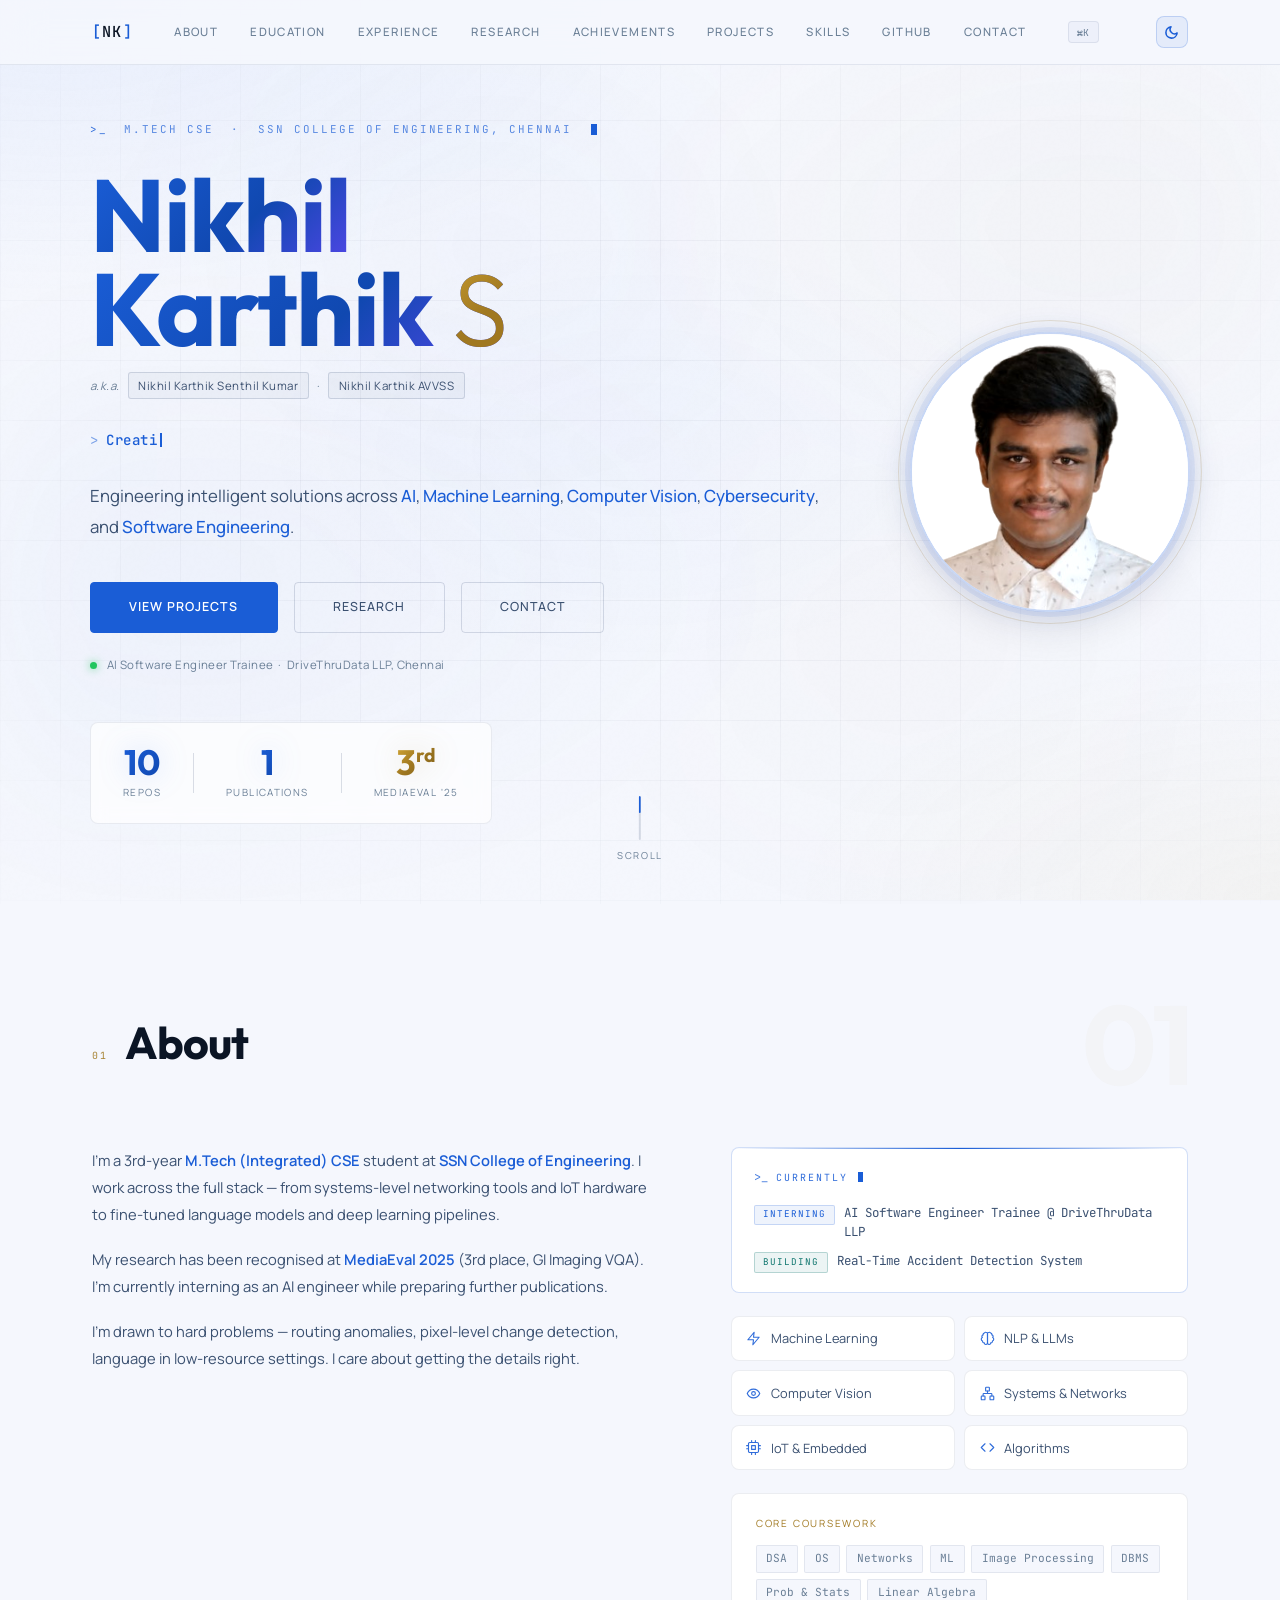
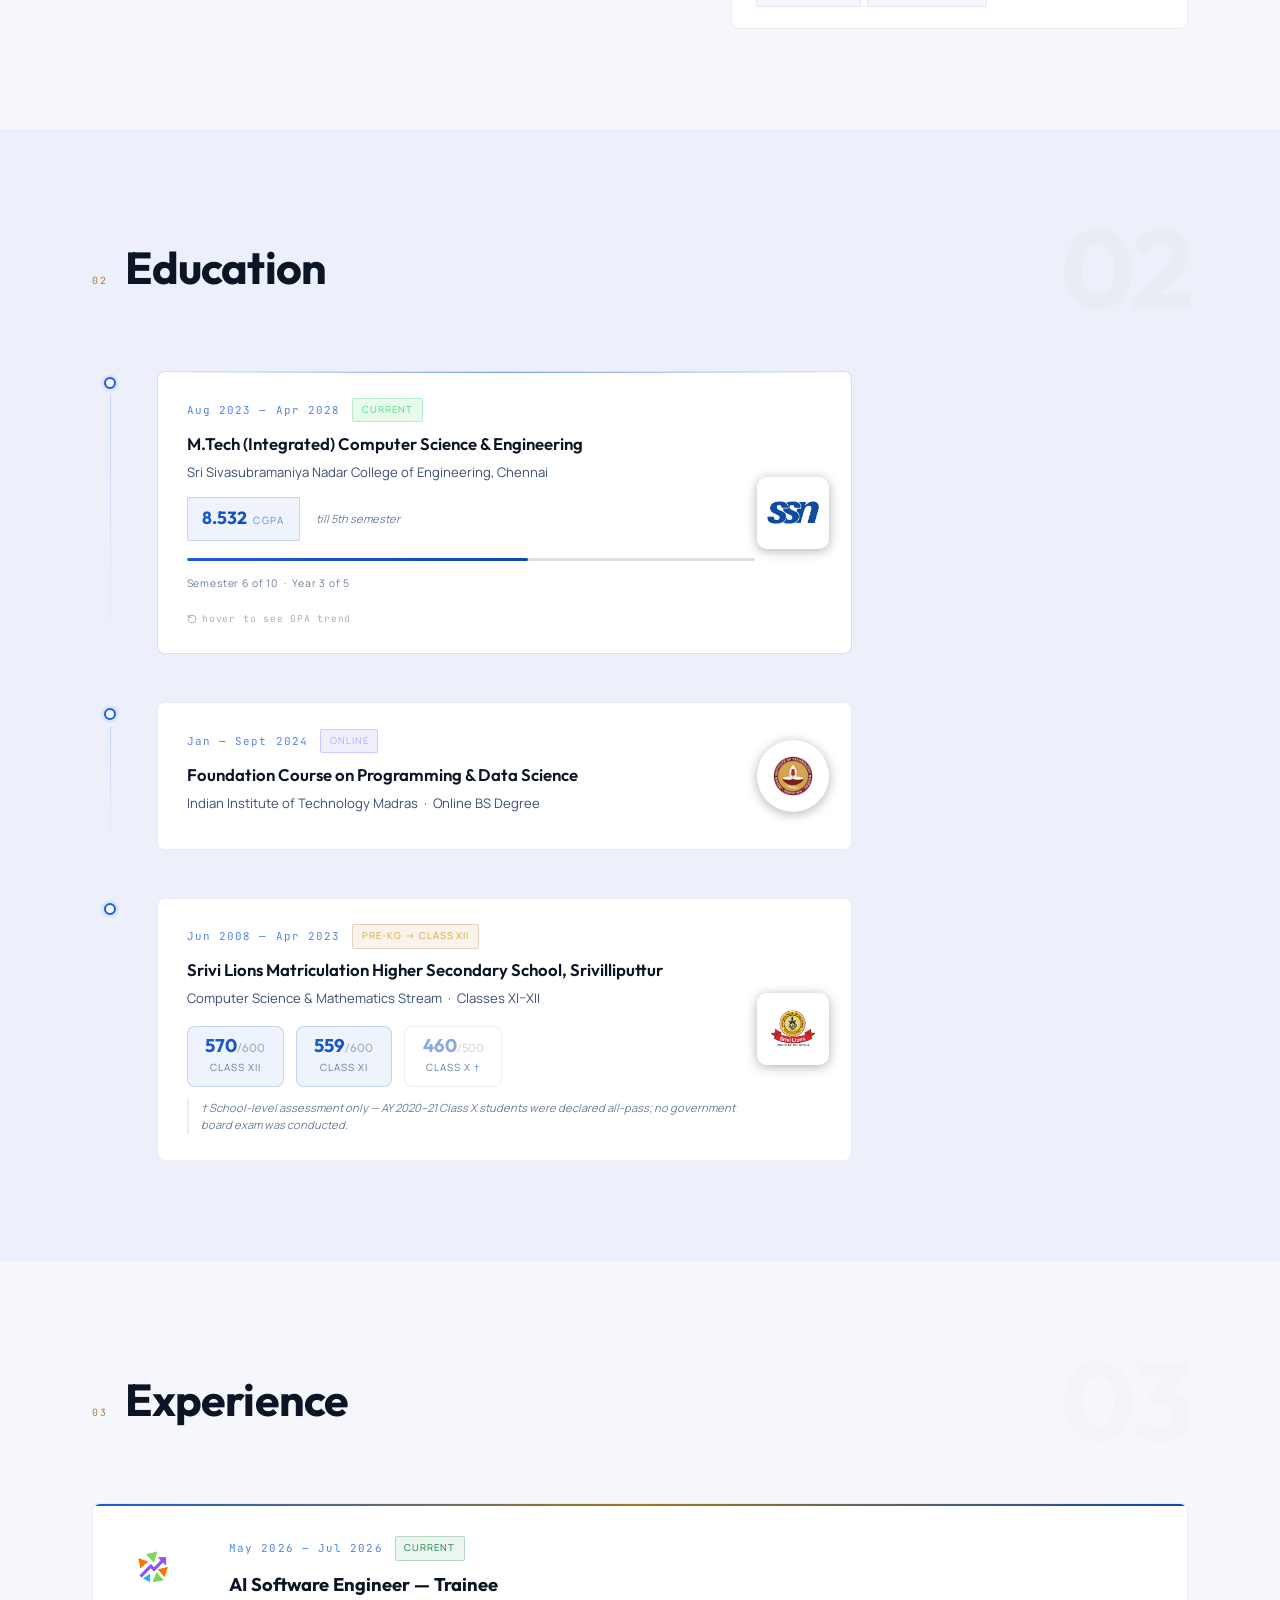
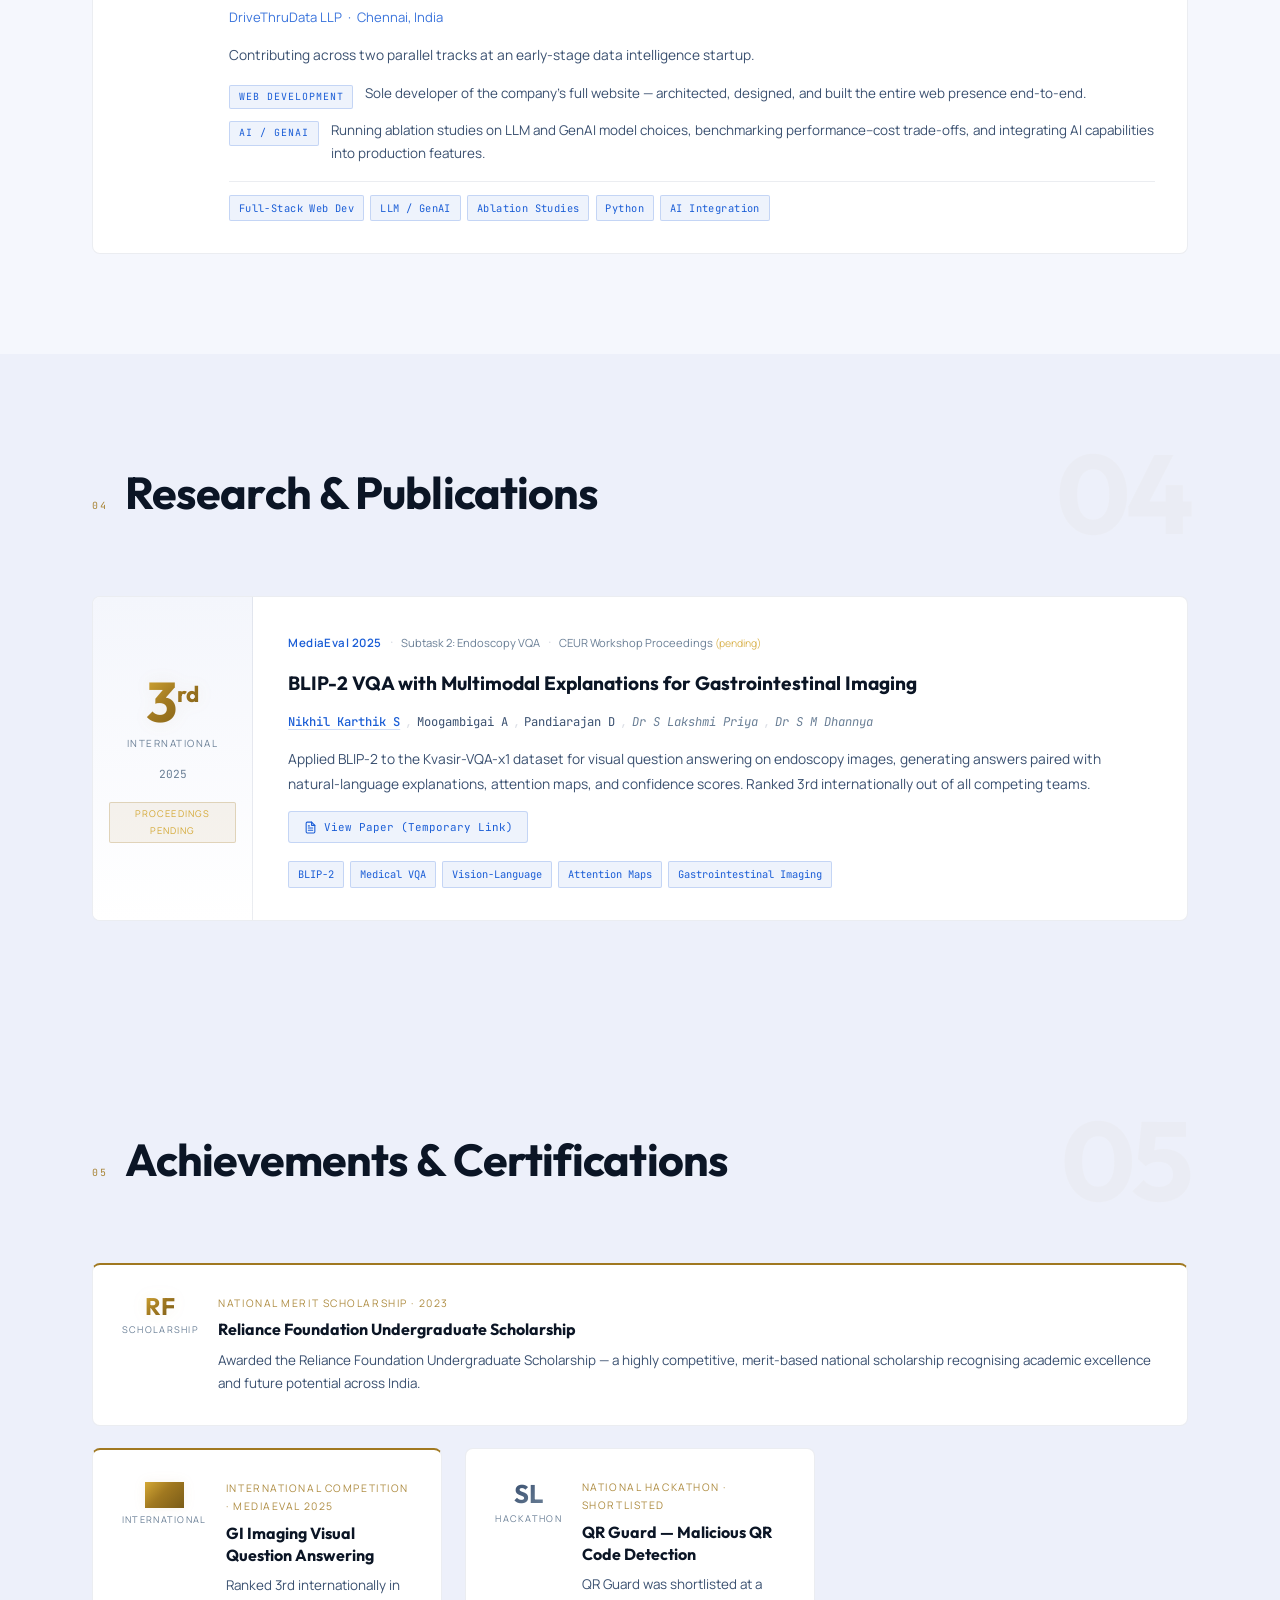
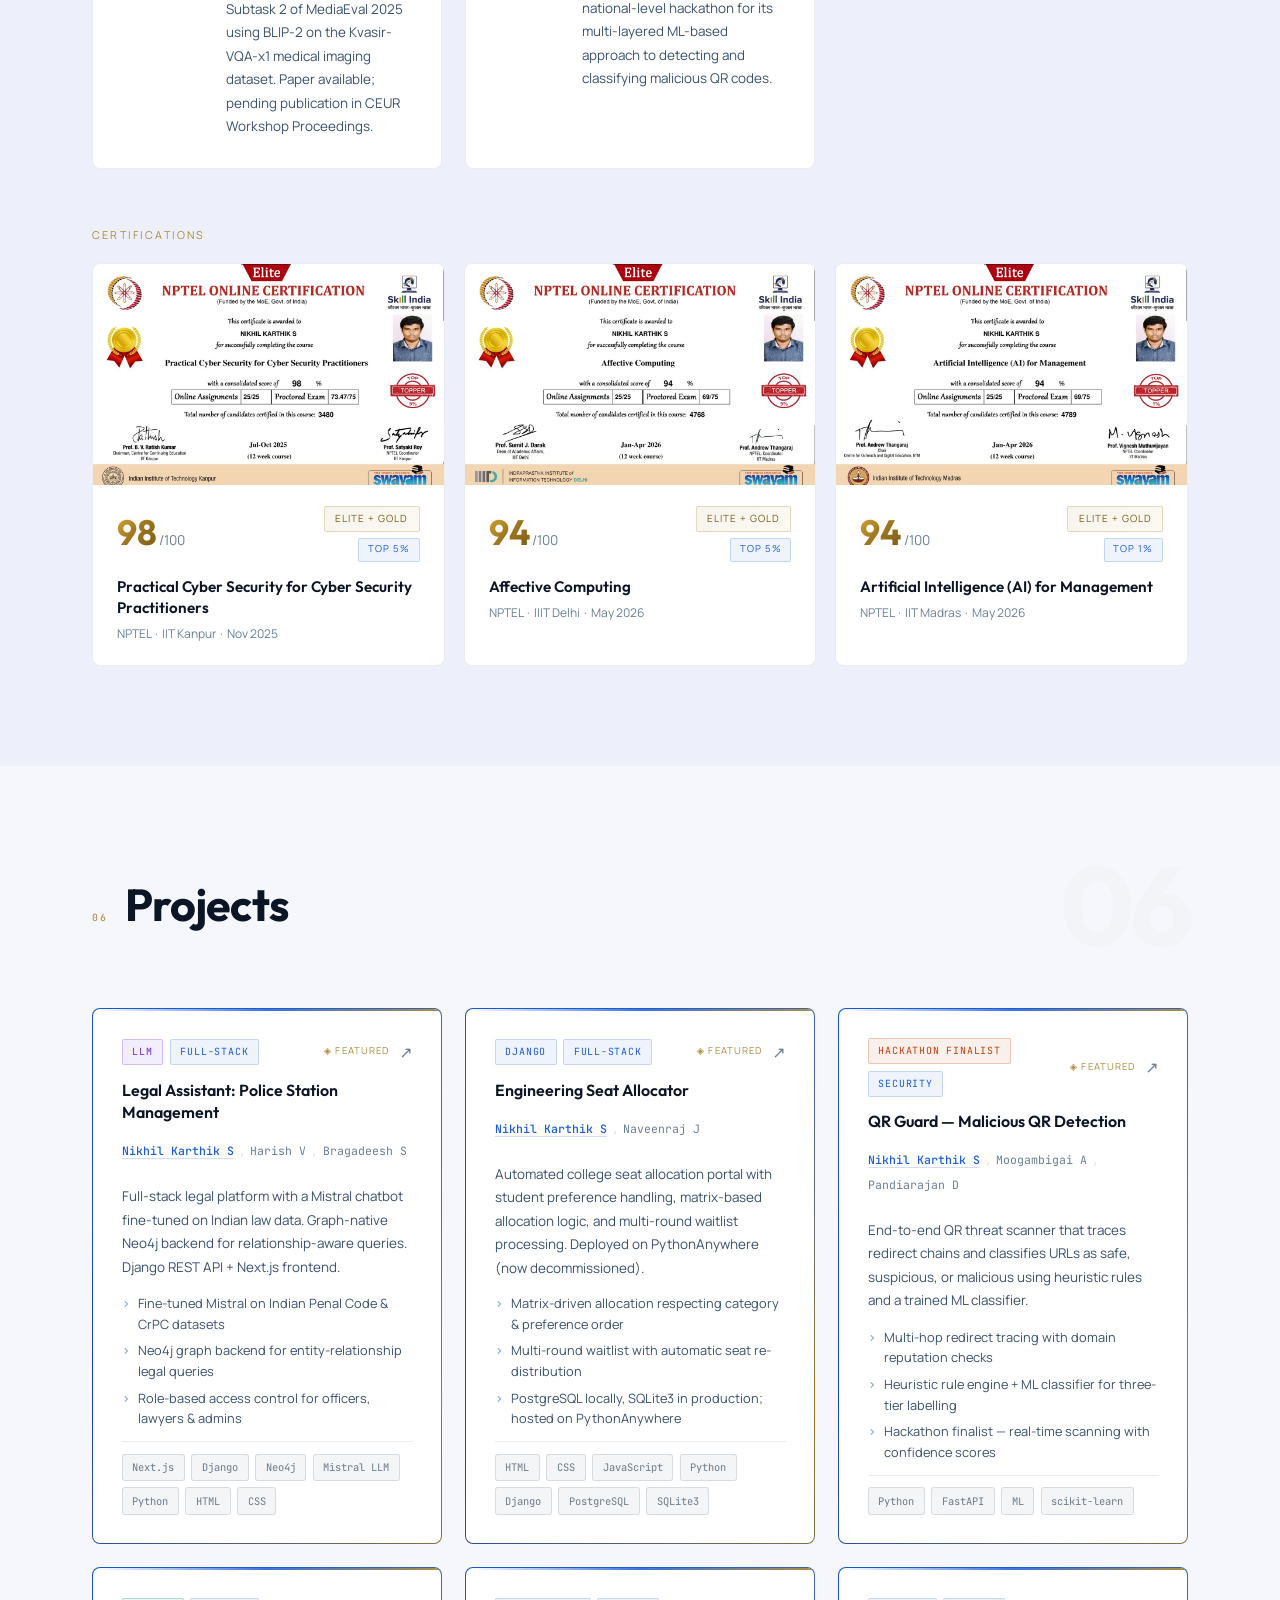
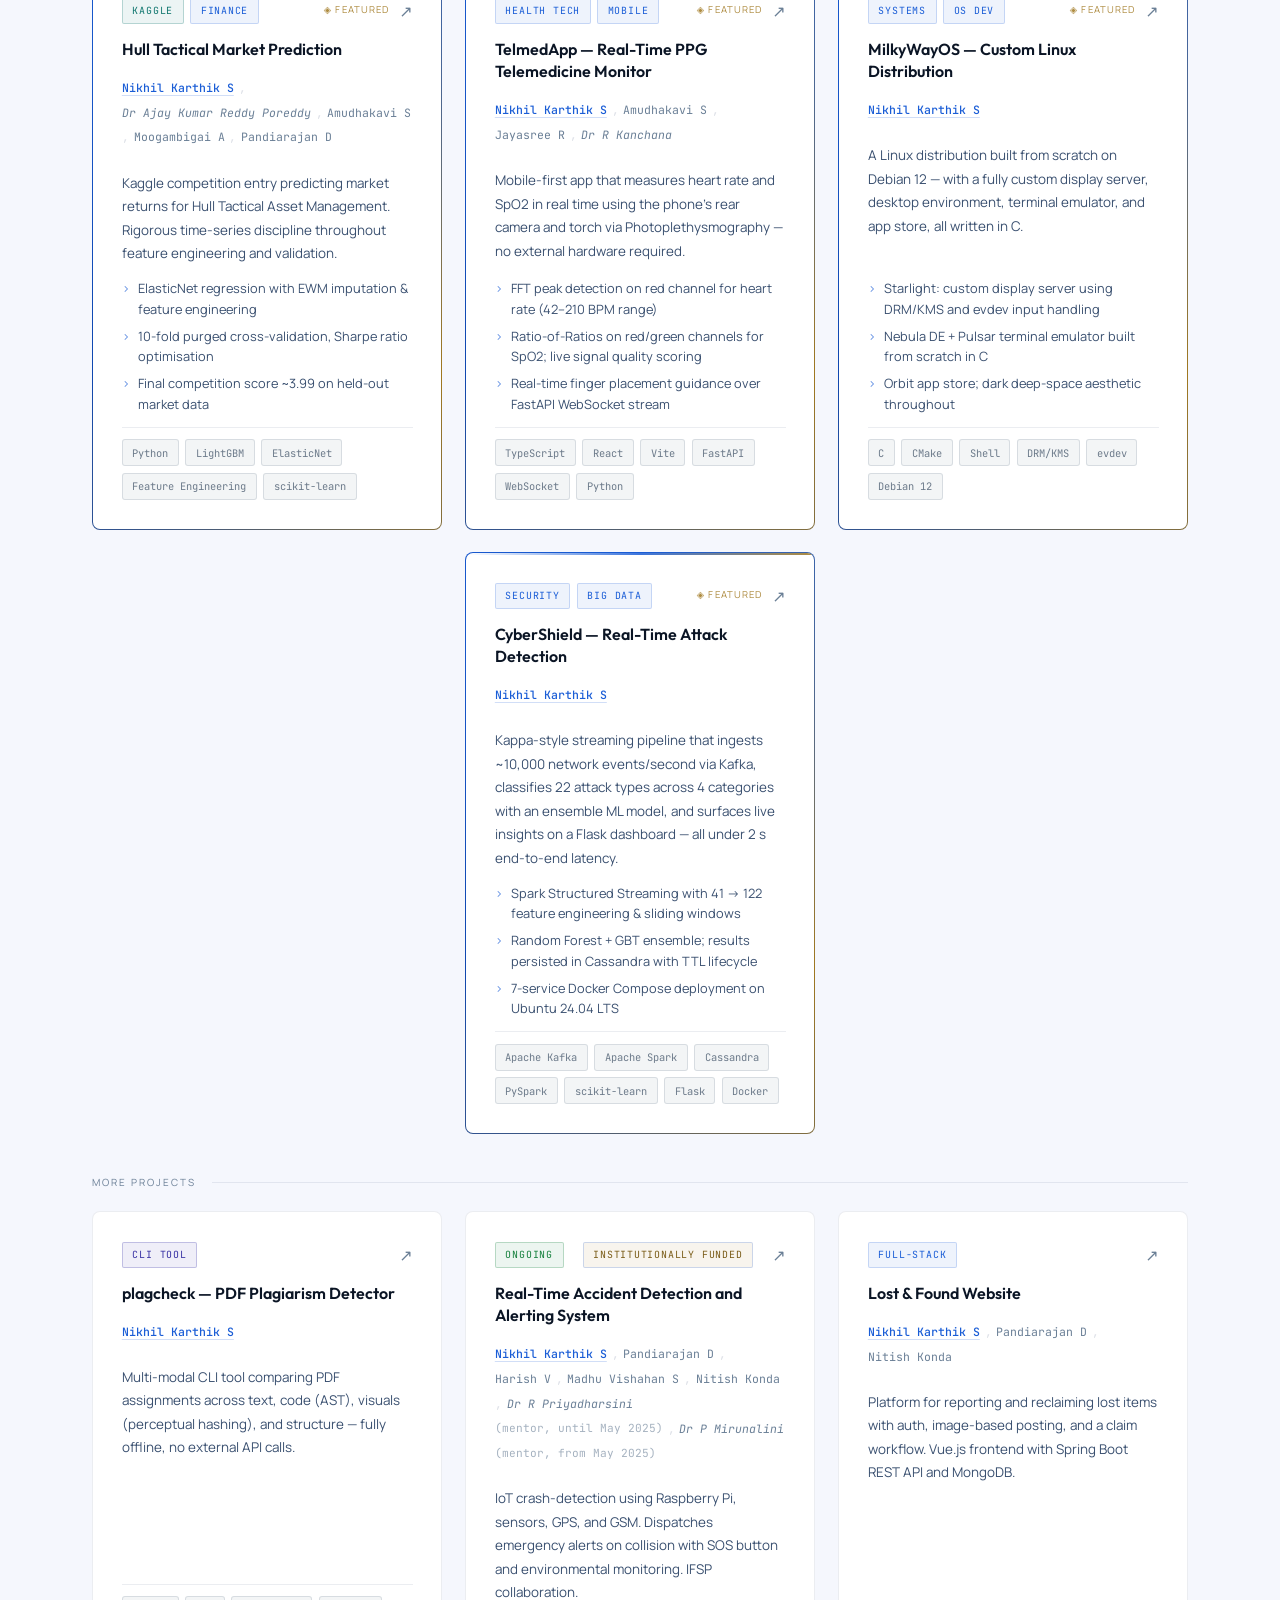
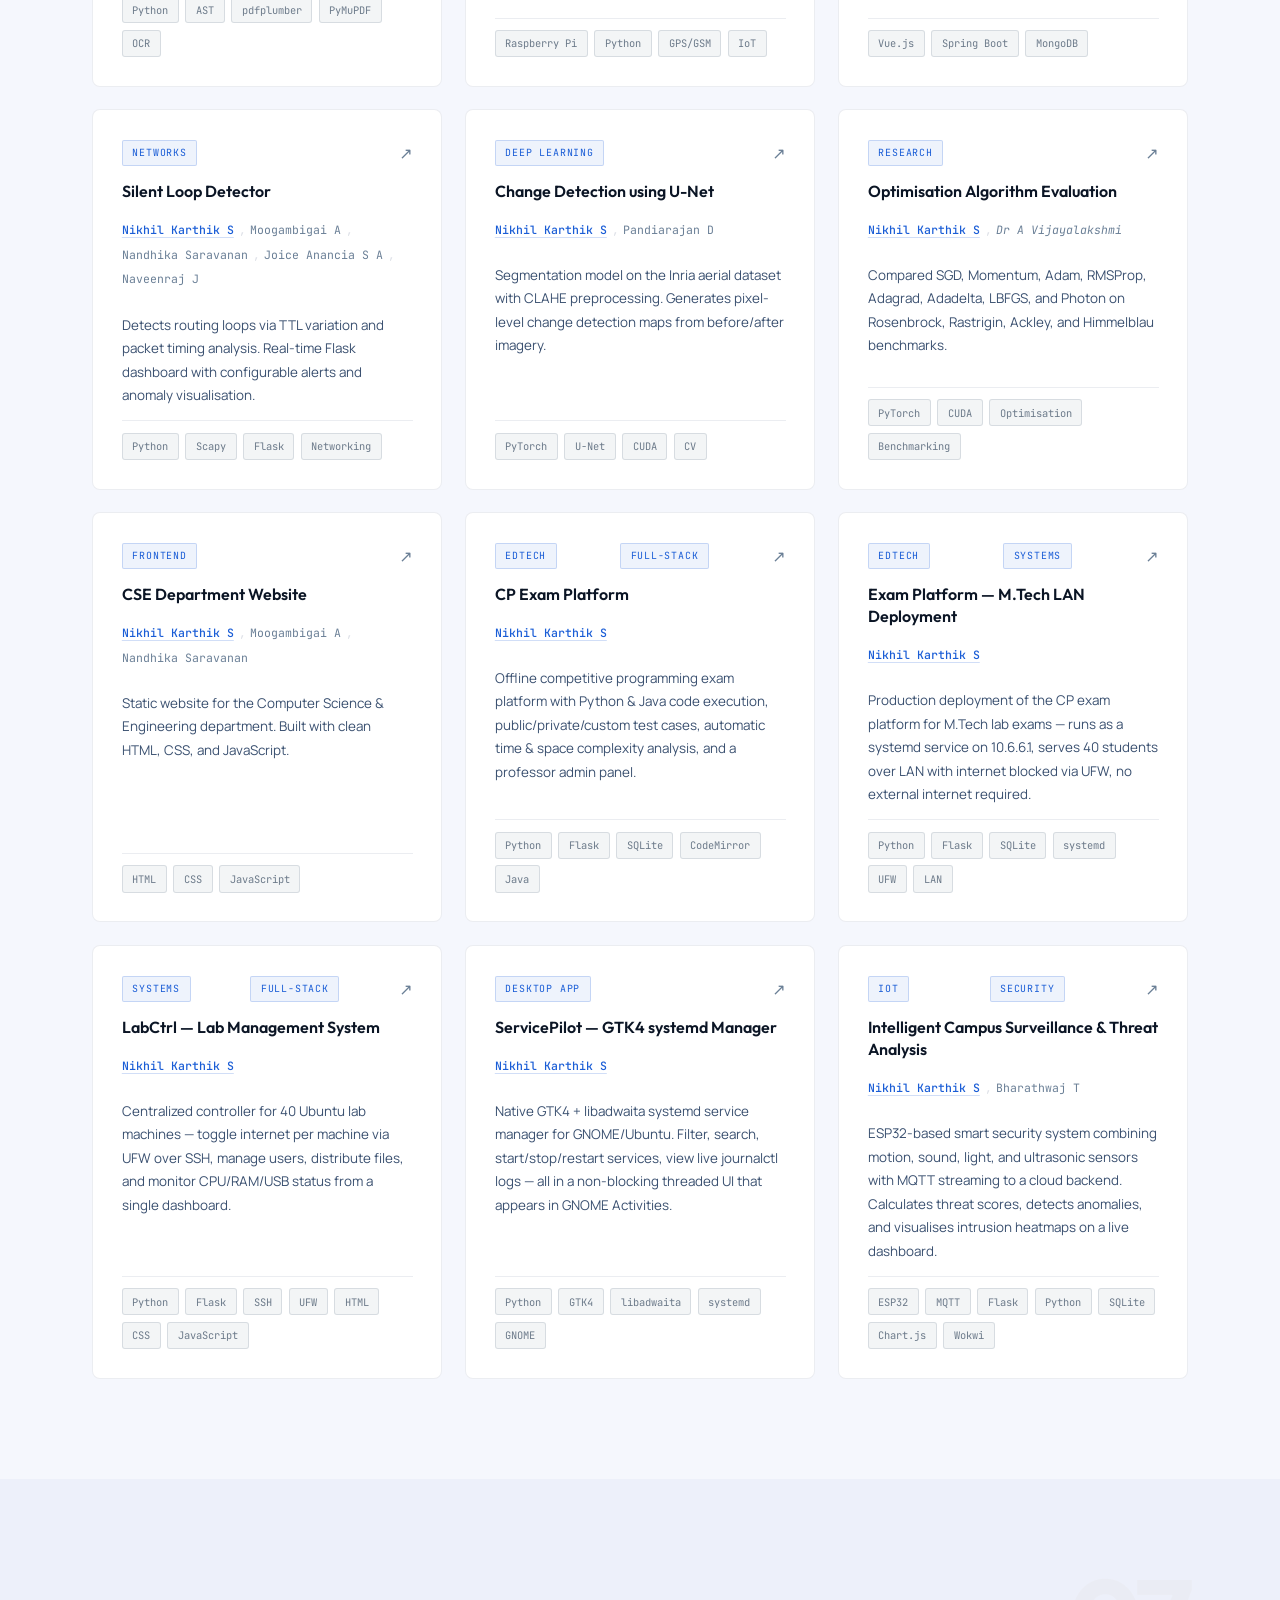
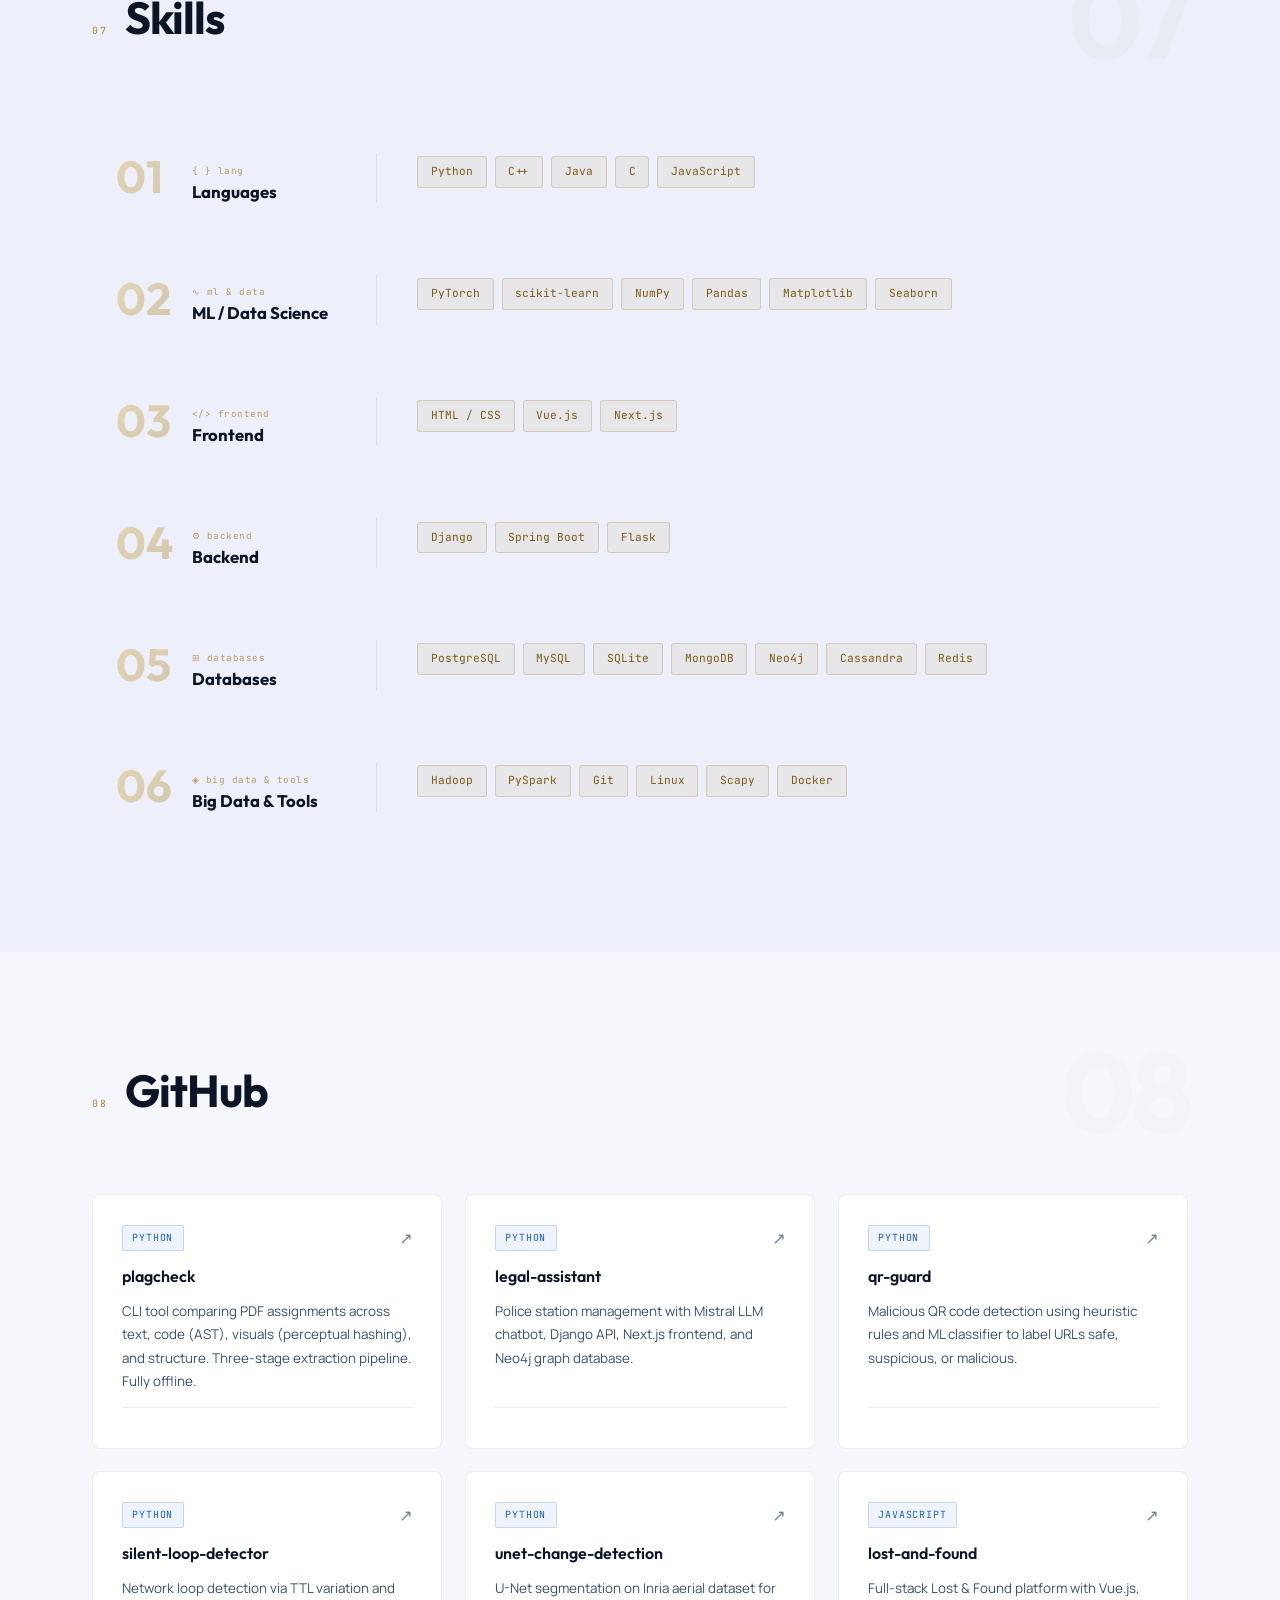
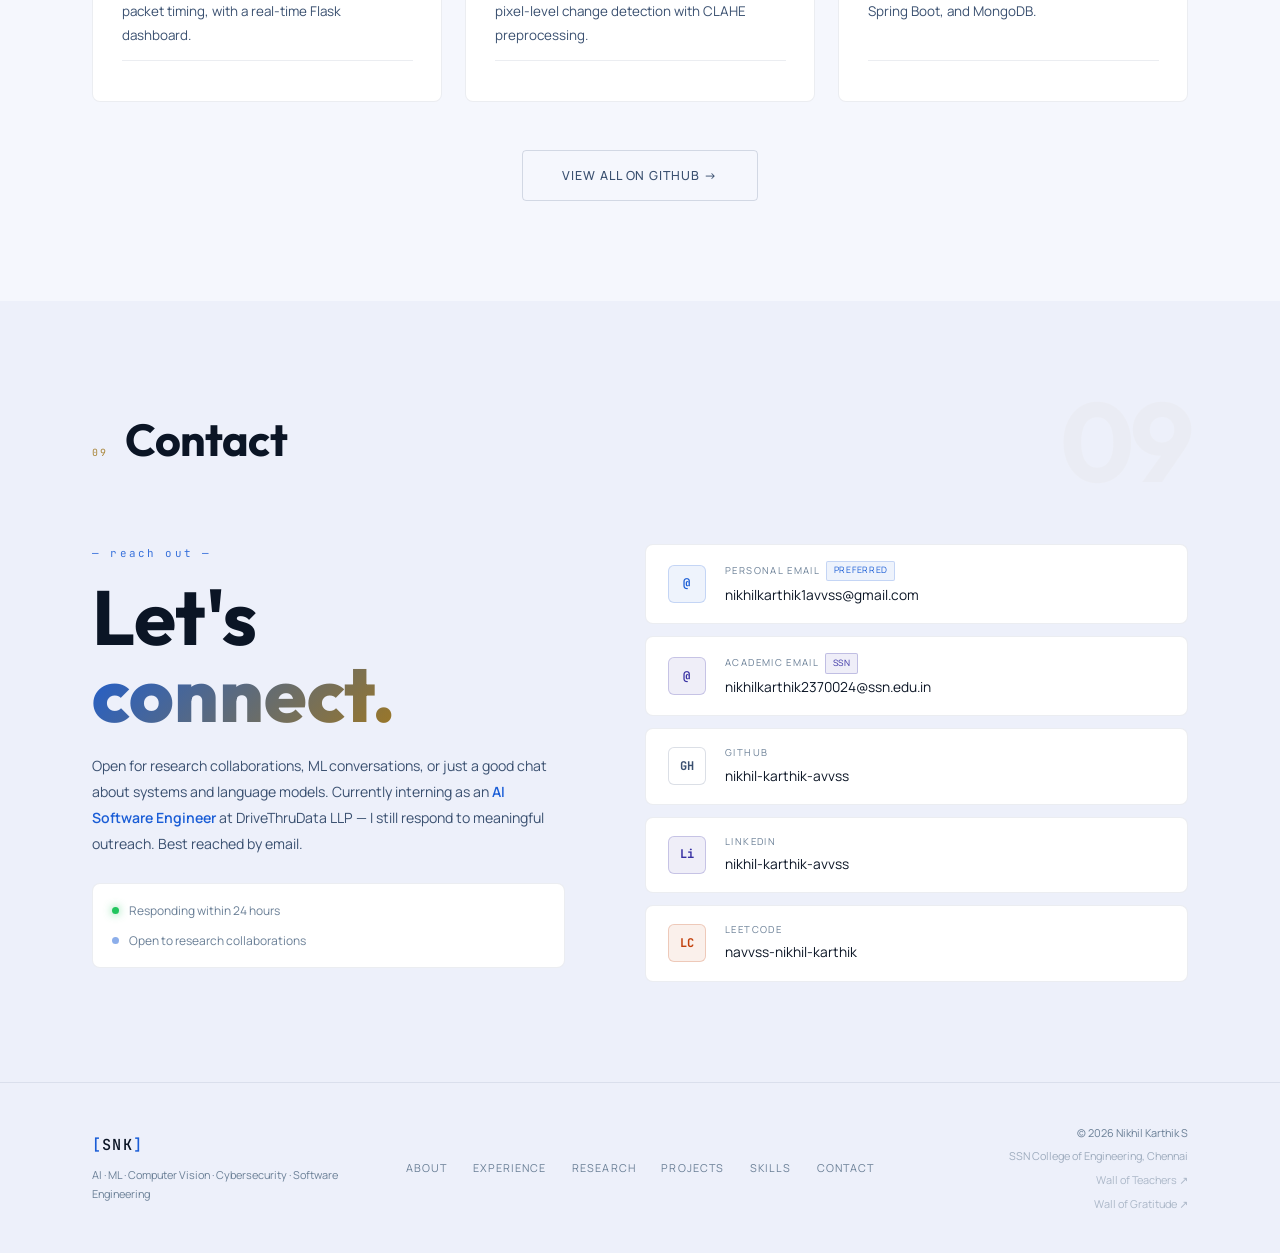
==== commit 50c2d78e: "Remove all ACL and DravidianLangTech references Paper was not accepted. Removed from: hero stats, ab" ====
--- a/index.html
+++ b/index.html
@@ -4,8 +4,8 @@
   <meta charset="UTF-8" />
   <meta name="viewport" content="width=device-width, initial-scale=1.0" />
   <title>Nikhil Karthik S — AI Engineer & ML Researcher | SSN College of Engineering</title>
-  <meta name="description" content="Portfolio of Nikhil Karthik S — M.Tech CSE student at SSN College of Engineering, Chennai. AI Engineer at DriveThruData LLP. Researcher in NLP, Computer Vision, and Medical AI. 3rd place MediaEval 2025, Top 10 ACL 2026." />
-  <meta name="keywords" content="Nikhil Karthik, Nikhil Karthik S, Nikhil Karthik AVVSS, SSN College of Engineering, AI Engineer, Machine Learning, NLP, Computer Vision, BLIP-2, MediaEval, DravidianLangTech, DriveThruData, Chennai, portfolio" />
+  <meta name="description" content="Official portfolio of Nikhil Karthik S (also known as Nikhil Karthik, Nikhil Karthik AVVSS, Nikhil Karthik Senthil Kumar). M.Tech CSE at SSN College of Engineering, Chennai. AI Engineer at DriveThruData LLP. 3rd place MediaEval 2025." />
+  <meta name="keywords" content="Nikhil Karthik, Nikhil Karthik S, Nikhil Karthik AVVSS, Nikhil Karthik Senthil Kumar, SSN College of Engineering, AI Engineer, Machine Learning, NLP, Computer Vision, BLIP-2, MediaEval, DriveThruData, Chennai, portfolio" />
   <meta name="author" content="Nikhil Karthik S" />
   <meta name="robots" content="index, follow" />
   <link rel="canonical" href="https://nikhilkarthik.me/" />
@@ -15,7 +15,7 @@
   <meta property="og:type" content="website" />
   <meta property="og:url" content="https://nikhilkarthik.me/" />
   <meta property="og:title" content="Nikhil Karthik S — AI Engineer & ML Researcher" />
-  <meta property="og:description" content="M.Tech CSE at SSN College of Engineering. AI Engineer at DriveThruData LLP. Researcher in NLP, Computer Vision & Medical AI. 3rd place MediaEval 2025." />
+  <meta property="og:description" content="Official portfolio of Nikhil Karthik S (Nikhil Karthik AVVSS / Nikhil Karthik Senthil Kumar). M.Tech CSE at SSN College of Engineering. AI Engineer at DriveThruData LLP. 3rd place MediaEval 2025." />
   <meta property="og:image" content="https://nikhilkarthik.me/nikhil.png" />
   <meta property="og:image:alt" content="Nikhil Karthik S" />
   <meta property="og:site_name" content="Nikhil Karthik S — Portfolio" />
@@ -24,7 +24,7 @@
   <!-- Twitter Card -->
   <meta name="twitter:card" content="summary_large_image" />
   <meta name="twitter:title" content="Nikhil Karthik S — AI Engineer & ML Researcher" />
-  <meta name="twitter:description" content="M.Tech CSE at SSN College of Engineering. AI Engineer at DriveThruData LLP. Researcher in NLP, Computer Vision & Medical AI." />
+  <meta name="twitter:description" content="Official portfolio of Nikhil Karthik S (Nikhil Karthik AVVSS / Nikhil Karthik Senthil Kumar). M.Tech CSE at SSN College of Engineering. AI Engineer at DriveThruData LLP." />
   <meta name="twitter:image" content="https://nikhilkarthik.me/nikhil.png" />
 
   <!-- JSON-LD Structured Data -->
@@ -33,7 +33,12 @@
     "@context": "https://schema.org",
     "@type": "Person",
     "name": "Nikhil Karthik S",
-    "alternateName": ["Nikhil Karthik Senthil Kumar", "Nikhil Karthik AVVSS"],
+    "alternateName": [
+      "Nikhil Karthik",
+      "Nikhil Karthik S",
+      "Nikhil Karthik AVVSS",
+      "Nikhil Karthik Senthil Kumar"
+    ],
     "url": "https://nikhilkarthik.me/",
     "image": "https://nikhilkarthik.me/nikhil.png",
     "jobTitle": "AI Software Engineer Trainee",
@@ -41,7 +46,8 @@
     "alumniOf": { "@type": "EducationalOrganization", "name": "SSN College of Engineering" },
     "sameAs": [
       "https://github.com/nikhil-karthik-avvss",
-      "https://www.linkedin.com/in/nikhil-karthik-avvss/"
+      "https://www.linkedin.com/in/nikhil-karthik-avvss/",
+      "https://nikhilkarthik.me/"
     ],
     "knowsAbout": ["Machine Learning", "Natural Language Processing", "Computer Vision", "Cybersecurity", "Full-Stack Development"],
     "email": "nikhilkarthik1avvss@gmail.com"
@@ -144,18 +150,13 @@
         </div>
         <div class="hs-sep"></div>
         <div class="hs-item">
-          <span class="hs-val" data-count="2">0</span>
+          <span class="hs-val" data-count="1">0</span>
           <span class="hs-lbl">Publications</span>
         </div>
         <div class="hs-sep"></div>
         <div class="hs-item">
           <span class="hs-val hs-val-gold">3<sup>rd</sup></span>
           <span class="hs-lbl">MediaEval '25</span>
-        </div>
-        <div class="hs-sep"></div>
-        <div class="hs-item">
-          <span class="hs-val hs-val-silver">T10</span>
-          <span class="hs-lbl">ACL '26</span>
         </div>
       </div>
     </div>
@@ -179,8 +180,8 @@
     <div class="about-grid">
       <div class="about-text">
         <p>I'm a 3rd-year <strong>M.Tech (Integrated) CSE</strong> student at <strong>SSN College of Engineering</strong>. I work across the full stack — from systems-level networking tools and IoT hardware to fine-tuned language models and deep learning pipelines.</p>
-        <p>My research has been recognised at <strong>MediaEval 2025</strong> (3rd place, GI Imaging VQA) and <strong>DravidianLangTech 2026</strong> at ACL (Top 10, Tamil NLP). I'm currently interning as an AI engineer while preparing further publications.</p>
-        <p>I'm drawn to hard problems — routing anomalies, pixel-level change detection, abusive language in low-resource languages. I care about getting the details right.</p>
+        <p>My research has been recognised at <strong>MediaEval 2025</strong> (3rd place, GI Imaging VQA). I'm currently interning as an AI engineer while preparing further publications.</p>
+        <p>I'm drawn to hard problems — routing anomalies, pixel-level change detection, language in low-resource settings. I care about getting the details right.</p>
       </div>
       <div class="about-side">
         <div class="currently-card">
@@ -194,11 +195,7 @@
               <span class="curr-tag interning">interning</span>
               <span>AI Software Engineer Trainee @ DriveThruData LLP</span>
             </div>
-            <div class="curr-item">
-              <span class="curr-tag writing">writing</span>
-              <span>DravidianLangTech 2026 paper draft</span>
-            </div>
-            <div class="curr-item">
+<div class="curr-item">
               <span class="curr-tag building">building</span>
               <span>Real-Time Accident Detection System</span>
             </div>
@@ -488,19 +485,7 @@
         </div>
       </div>
 
-      <div class="ach-card ach-highlight reveal">
-        <div class="ach-rank-block ach-rank-silver">
-          <span class="ach-rank-num">T10</span>
-          <span class="ach-rank-ctx">Shared Task</span>
-        </div>
-        <div class="ach-body">
-          <div class="ach-label">NLP Shared Task · ACL 2026</div>
-          <h3>DravidianLangTech Tamil Abusive Comment Classification</h3>
-          <p>Ranked in the top 10 at the DravidianLangTech 2026 shared task (ACL workshop) for Tamil abusive language detection. Macro F1: <strong>0.8001</strong>.</p>
-        </div>
-      </div>
-
-      <div class="ach-card reveal">
+<div class="ach-card reveal">
         <div class="ach-rank-block ach-rank-muted">
           <span class="ach-rank-num">SL</span>
           <span class="ach-rank-ctx">Hackathon</span>
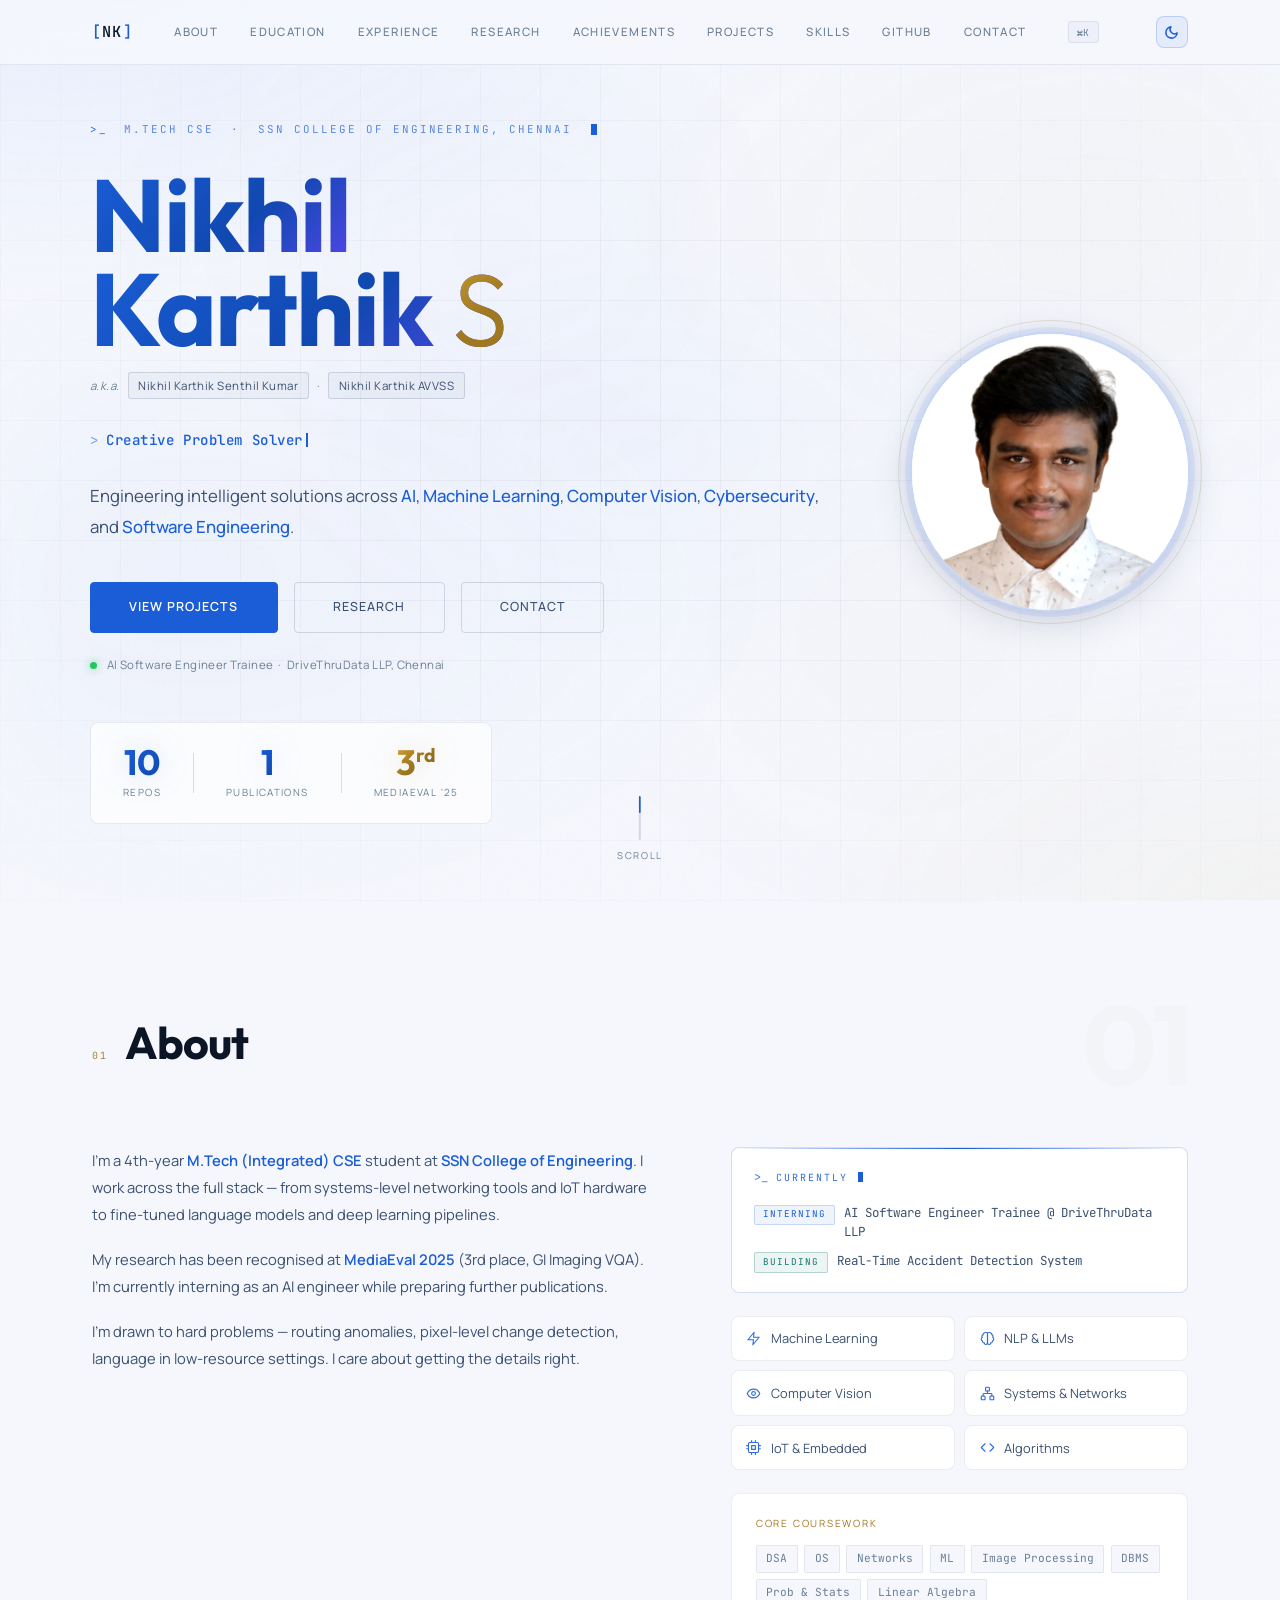
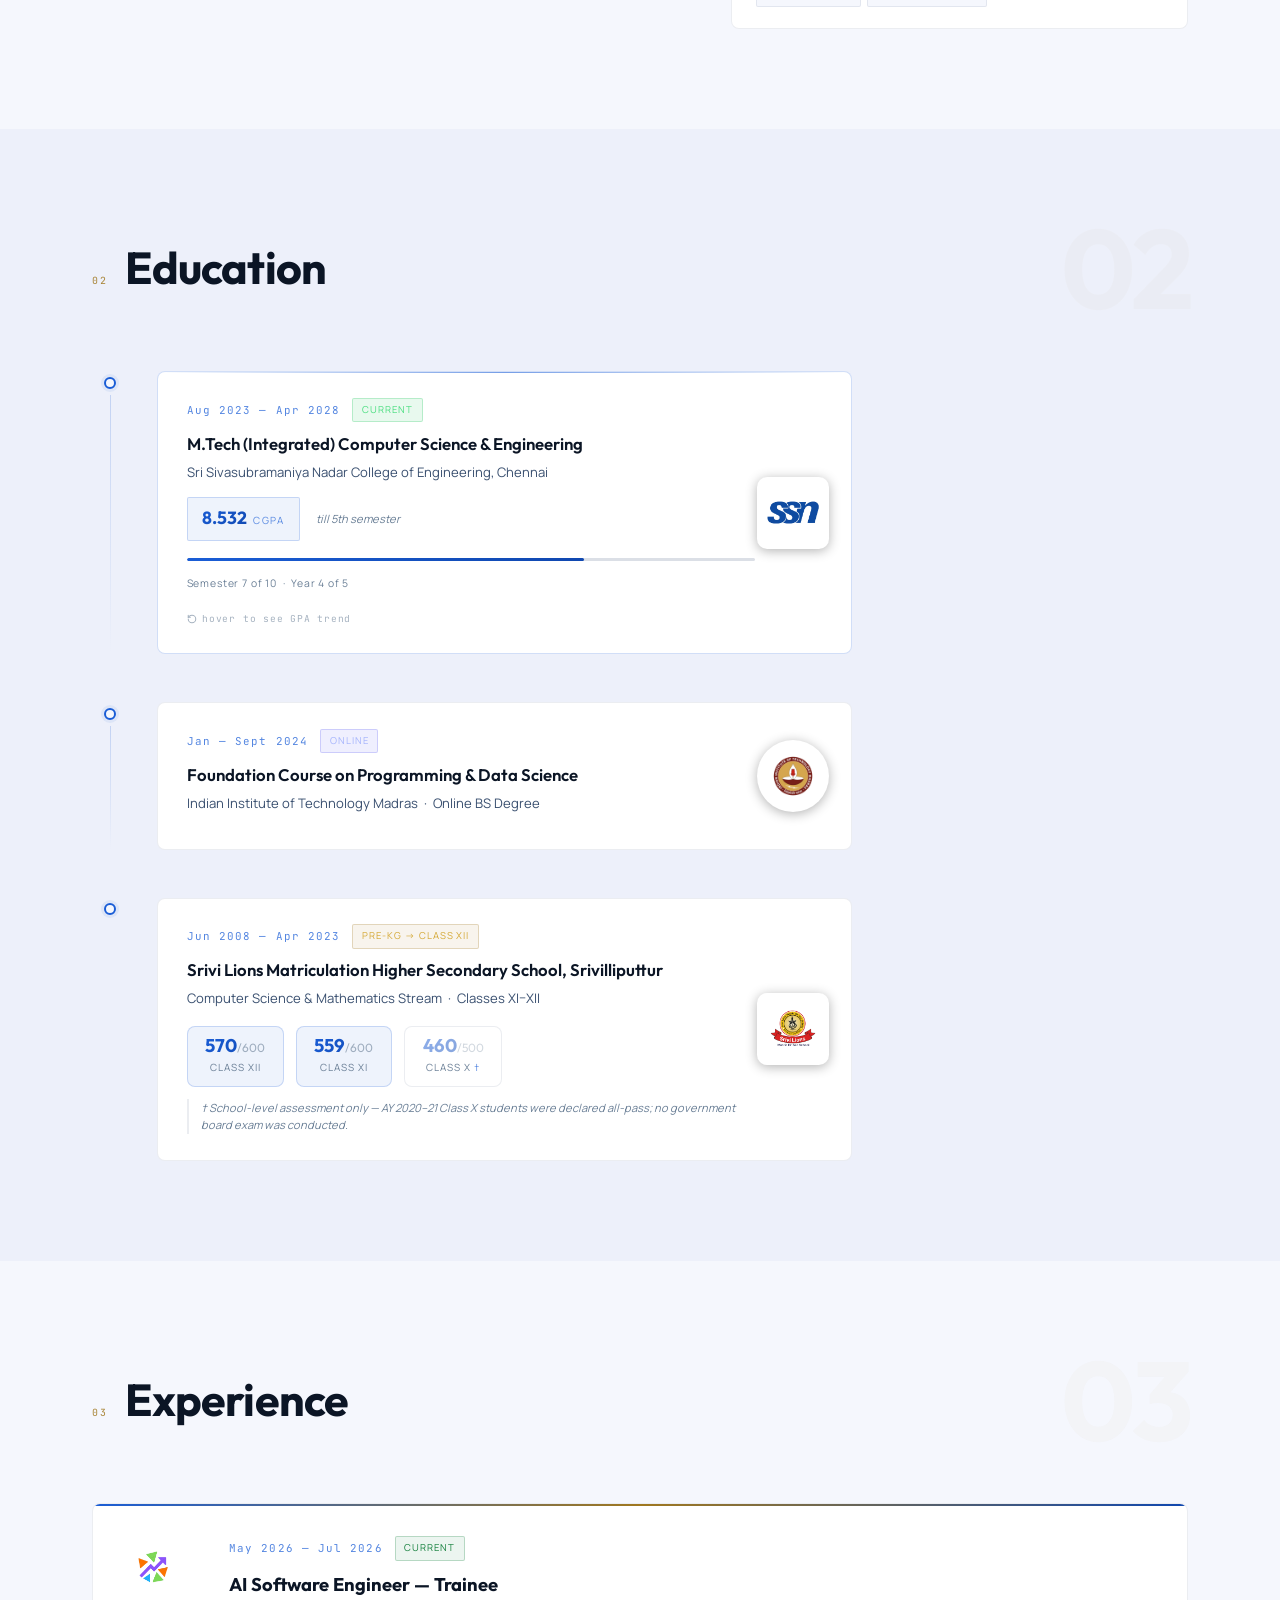
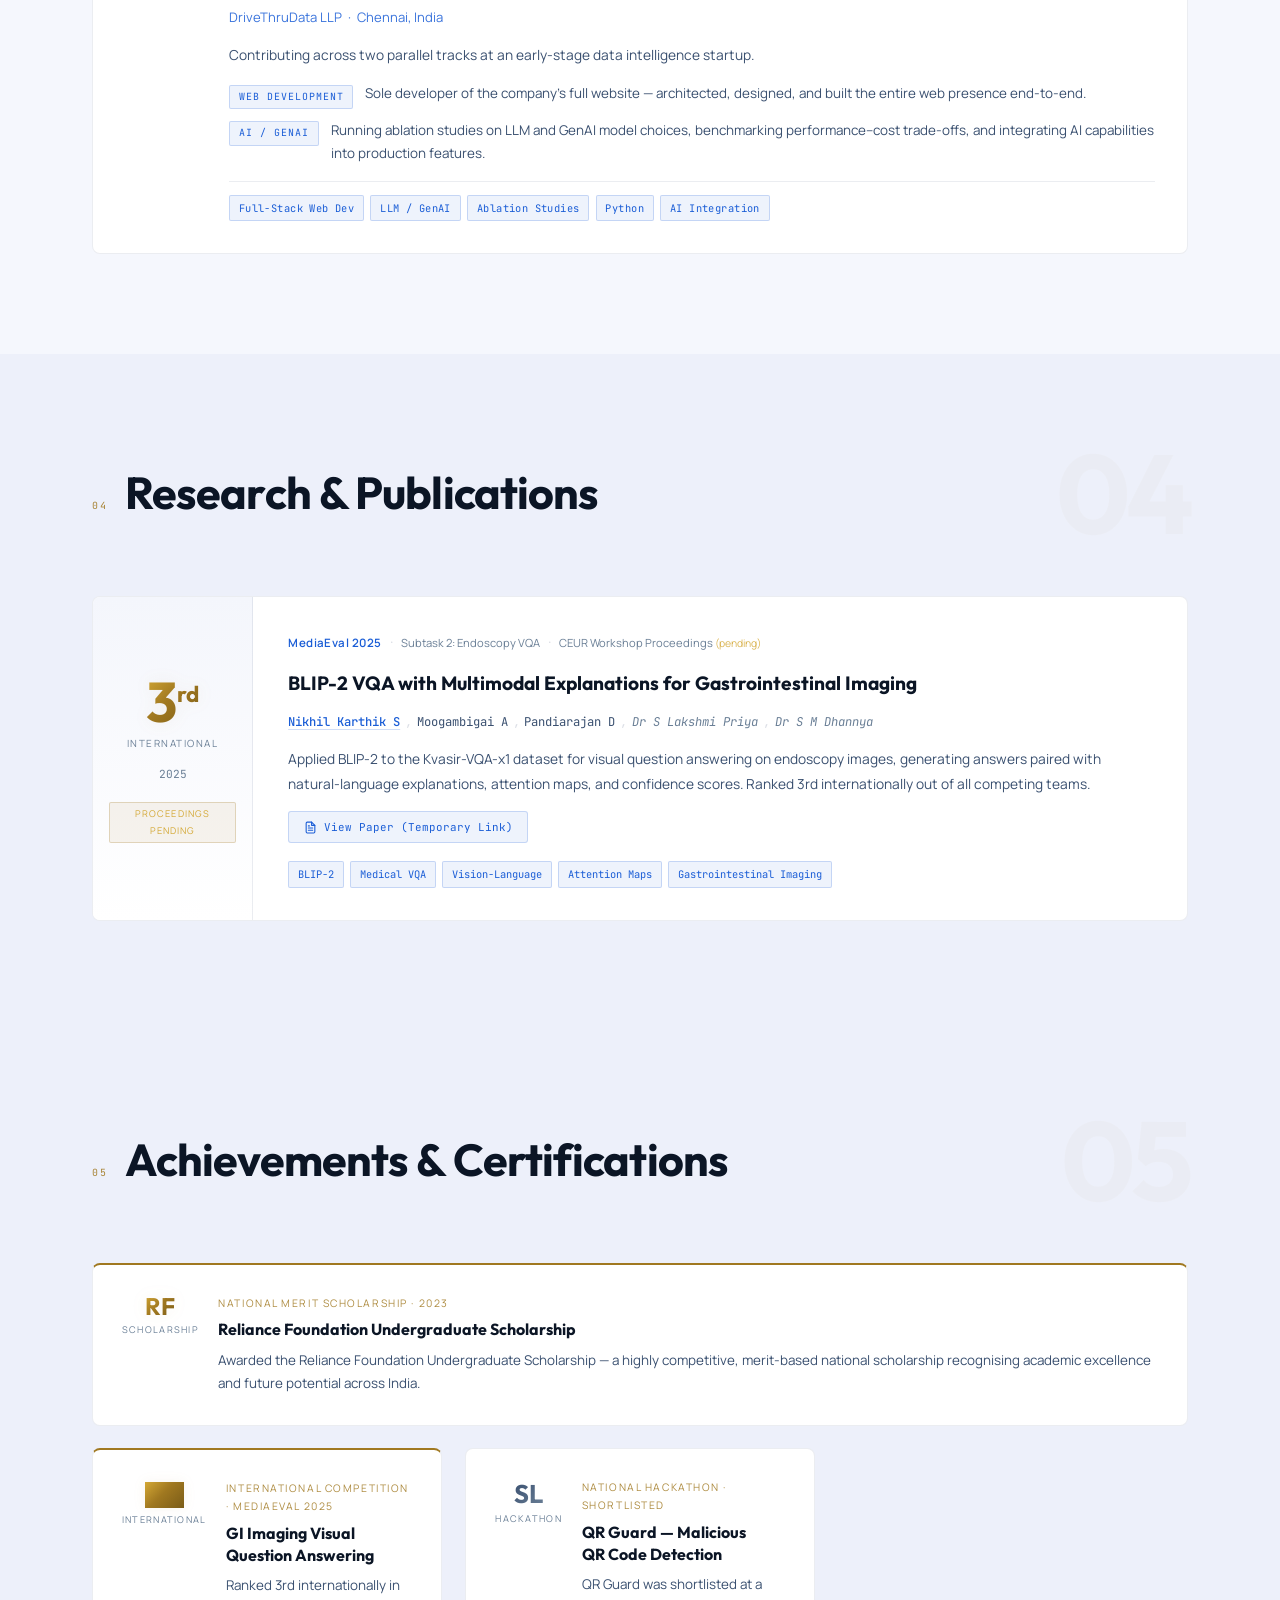
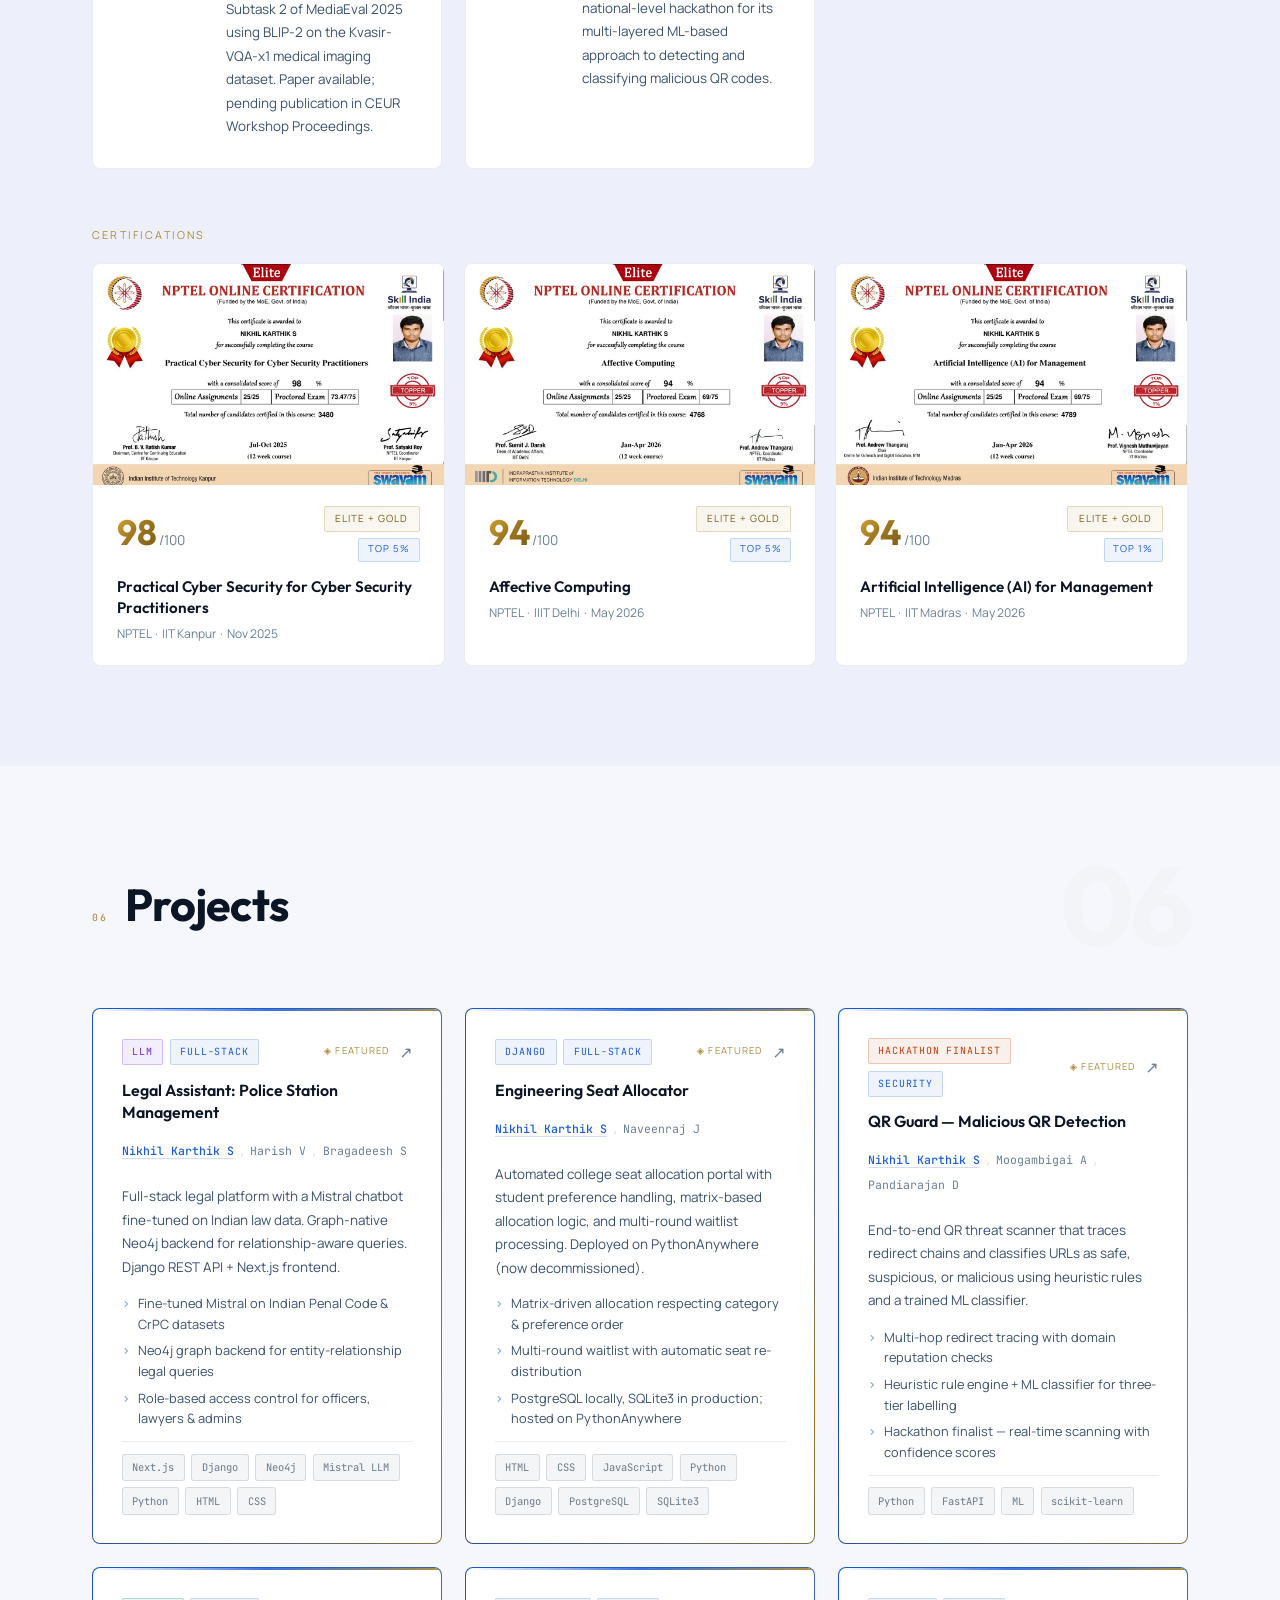
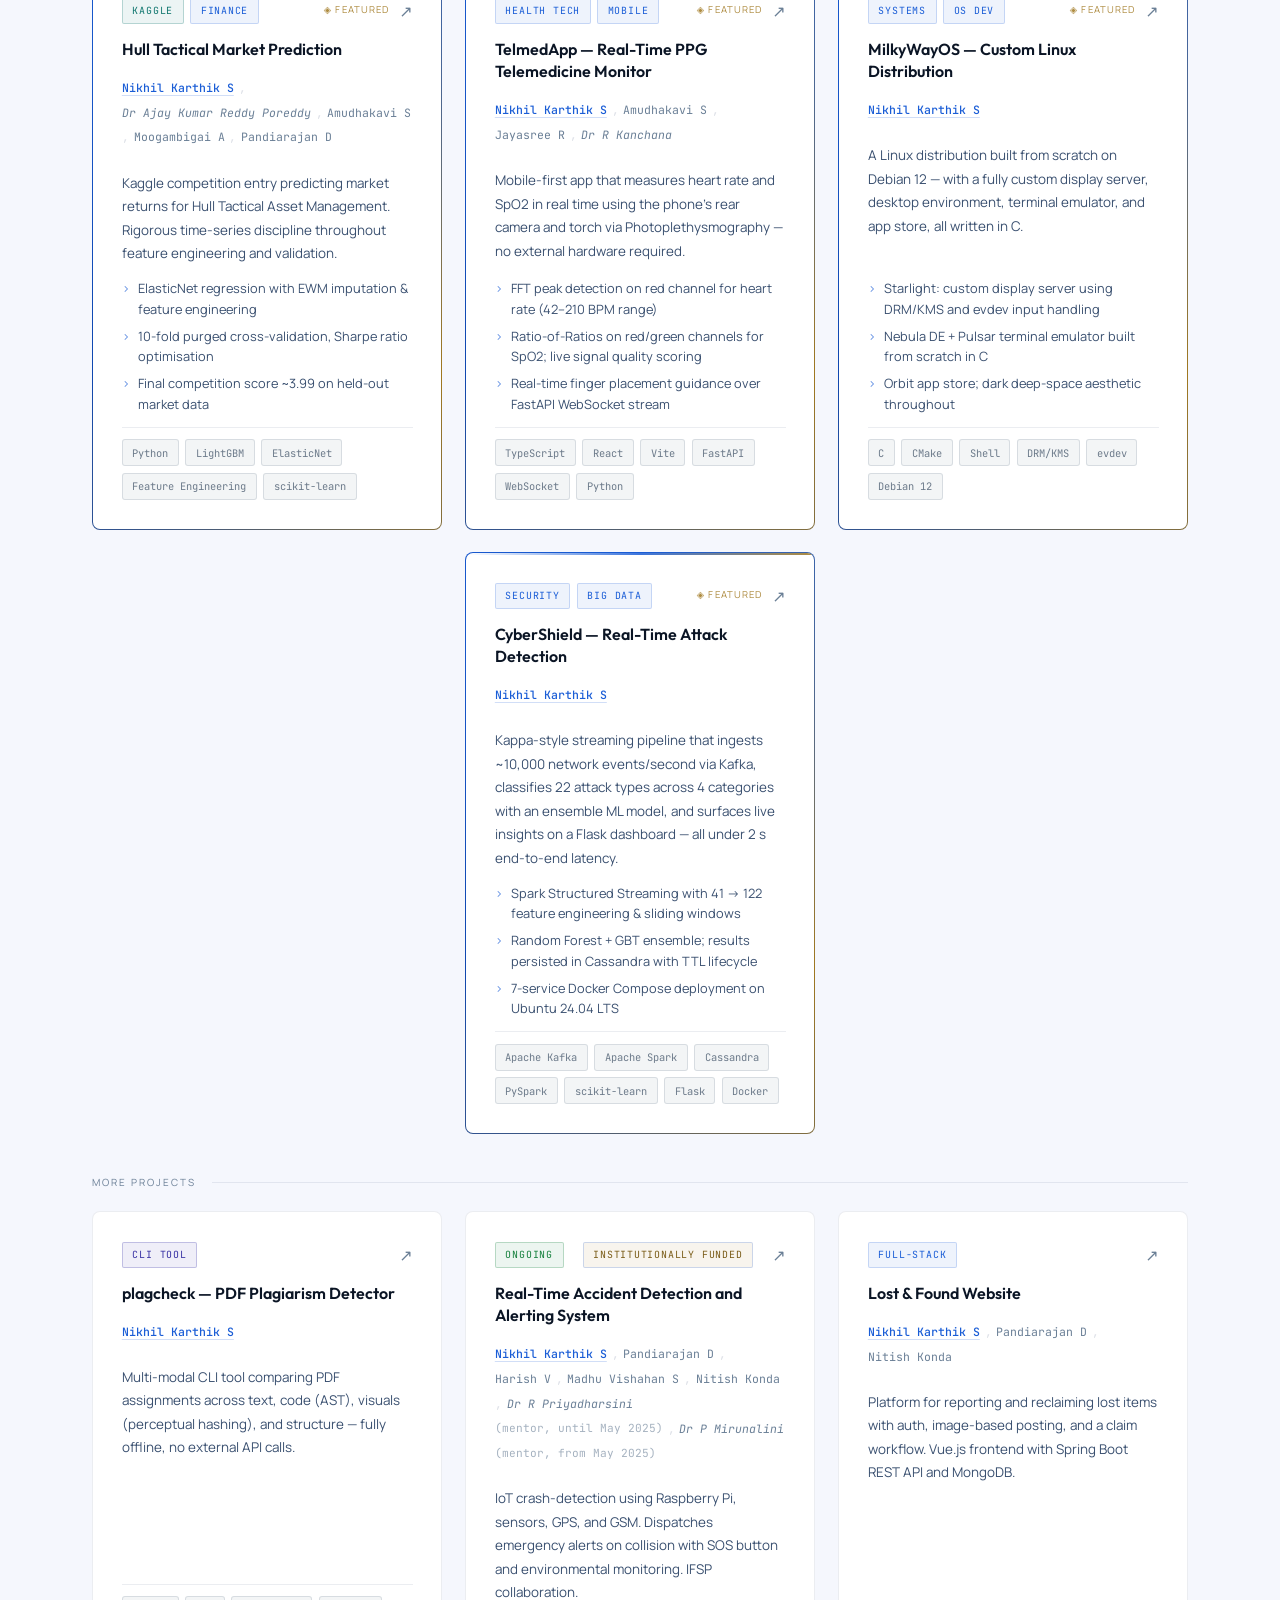
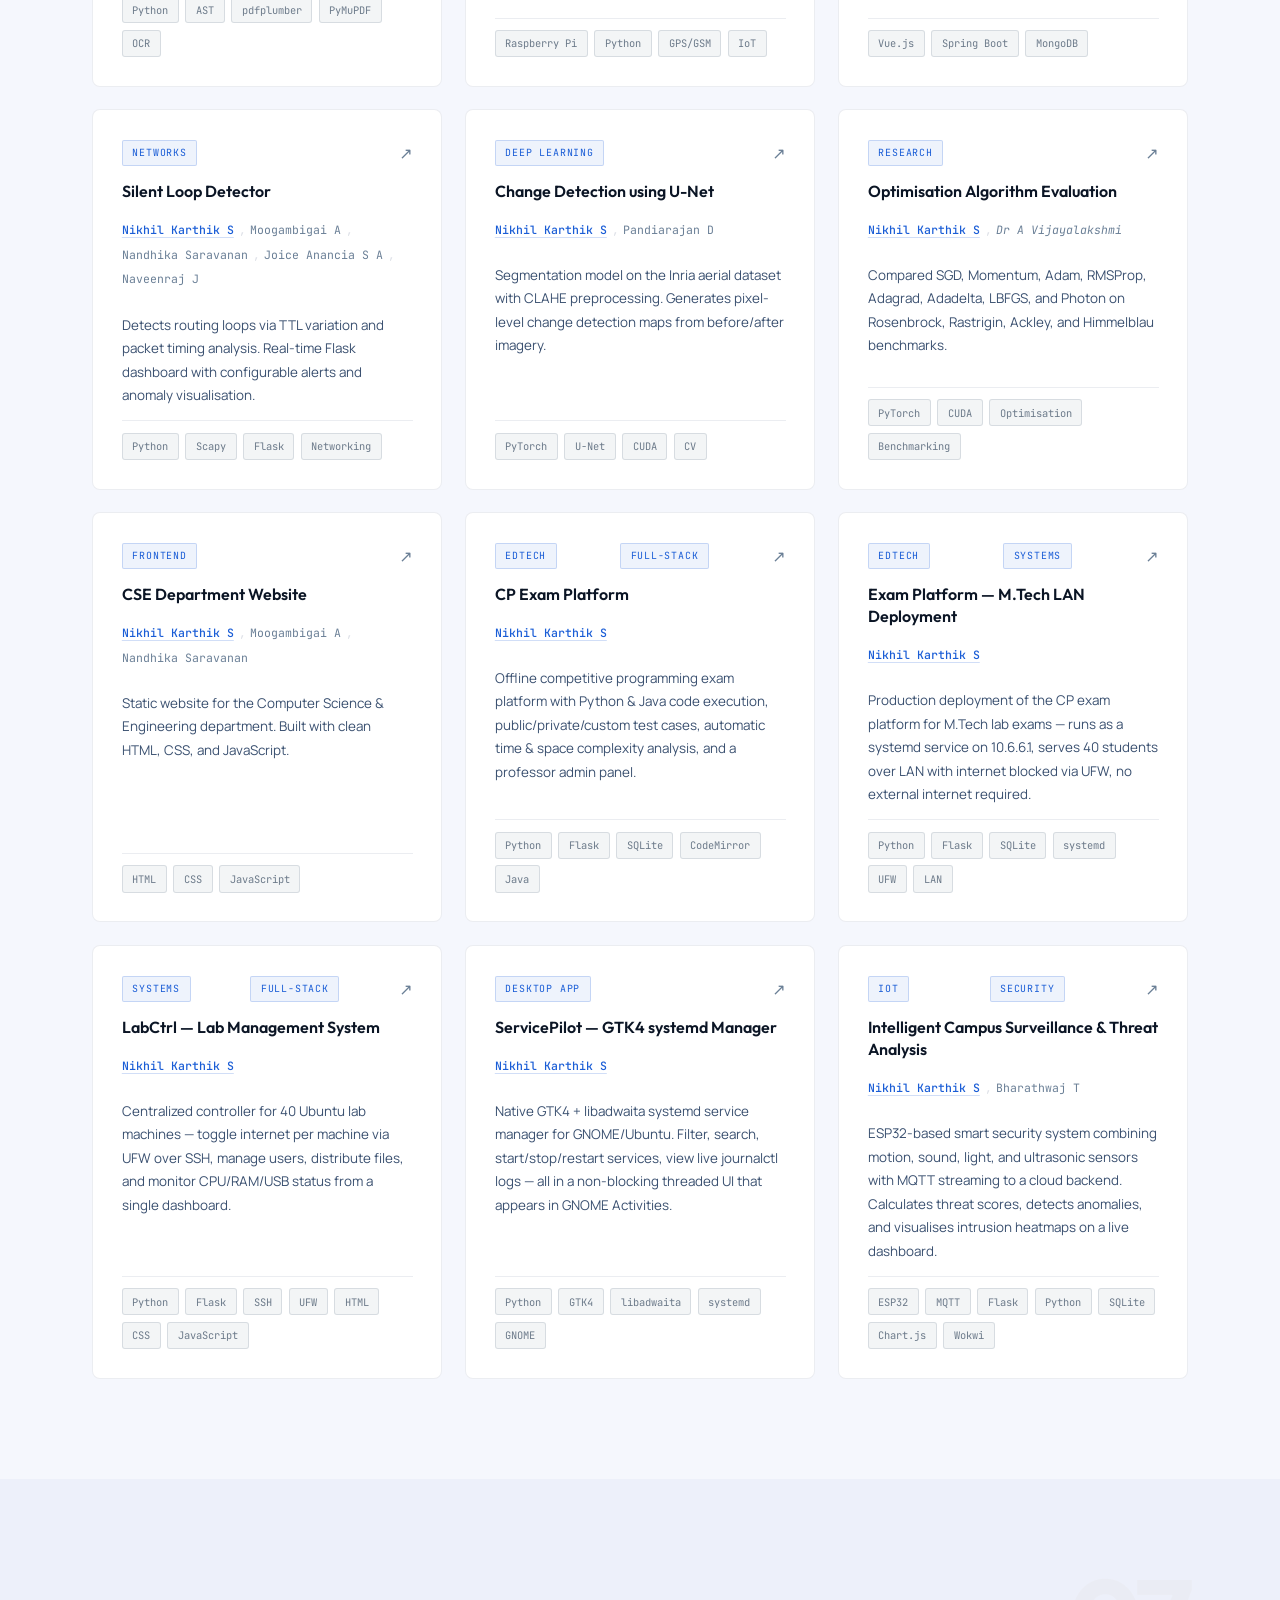
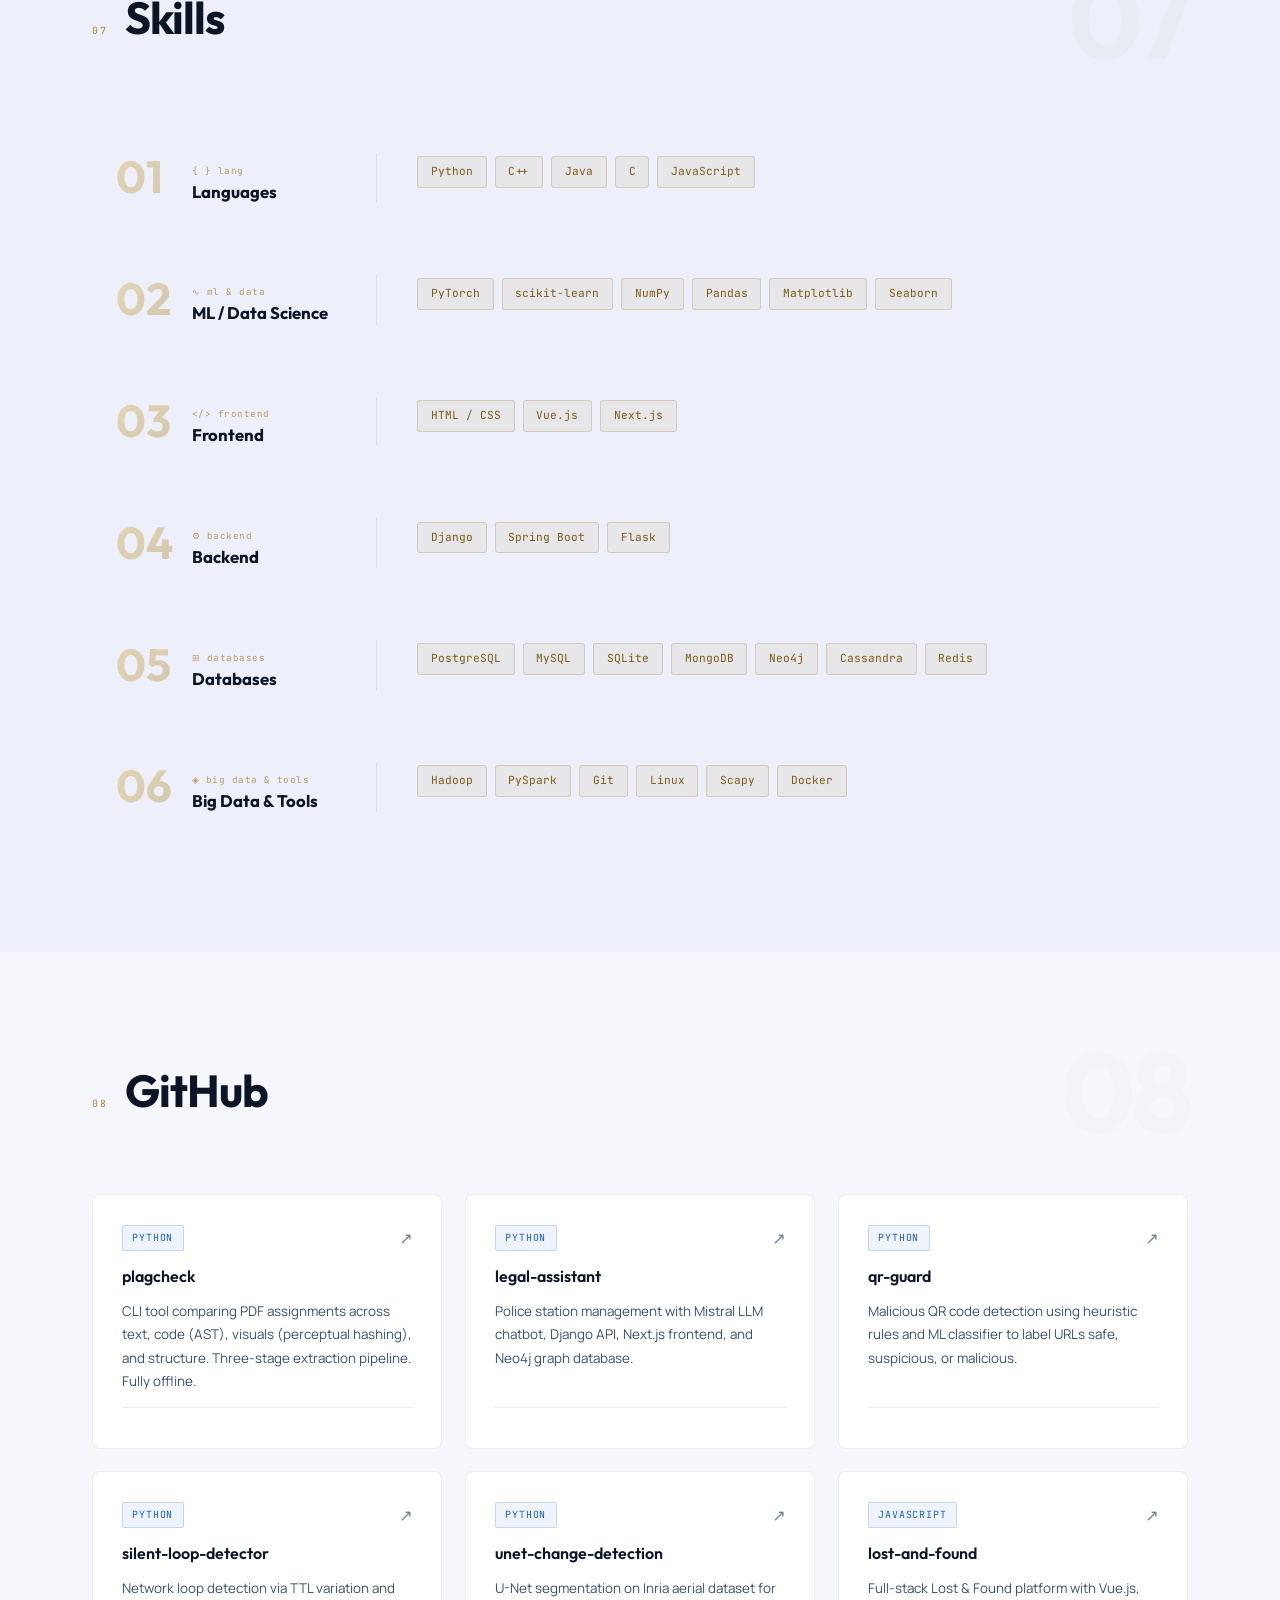
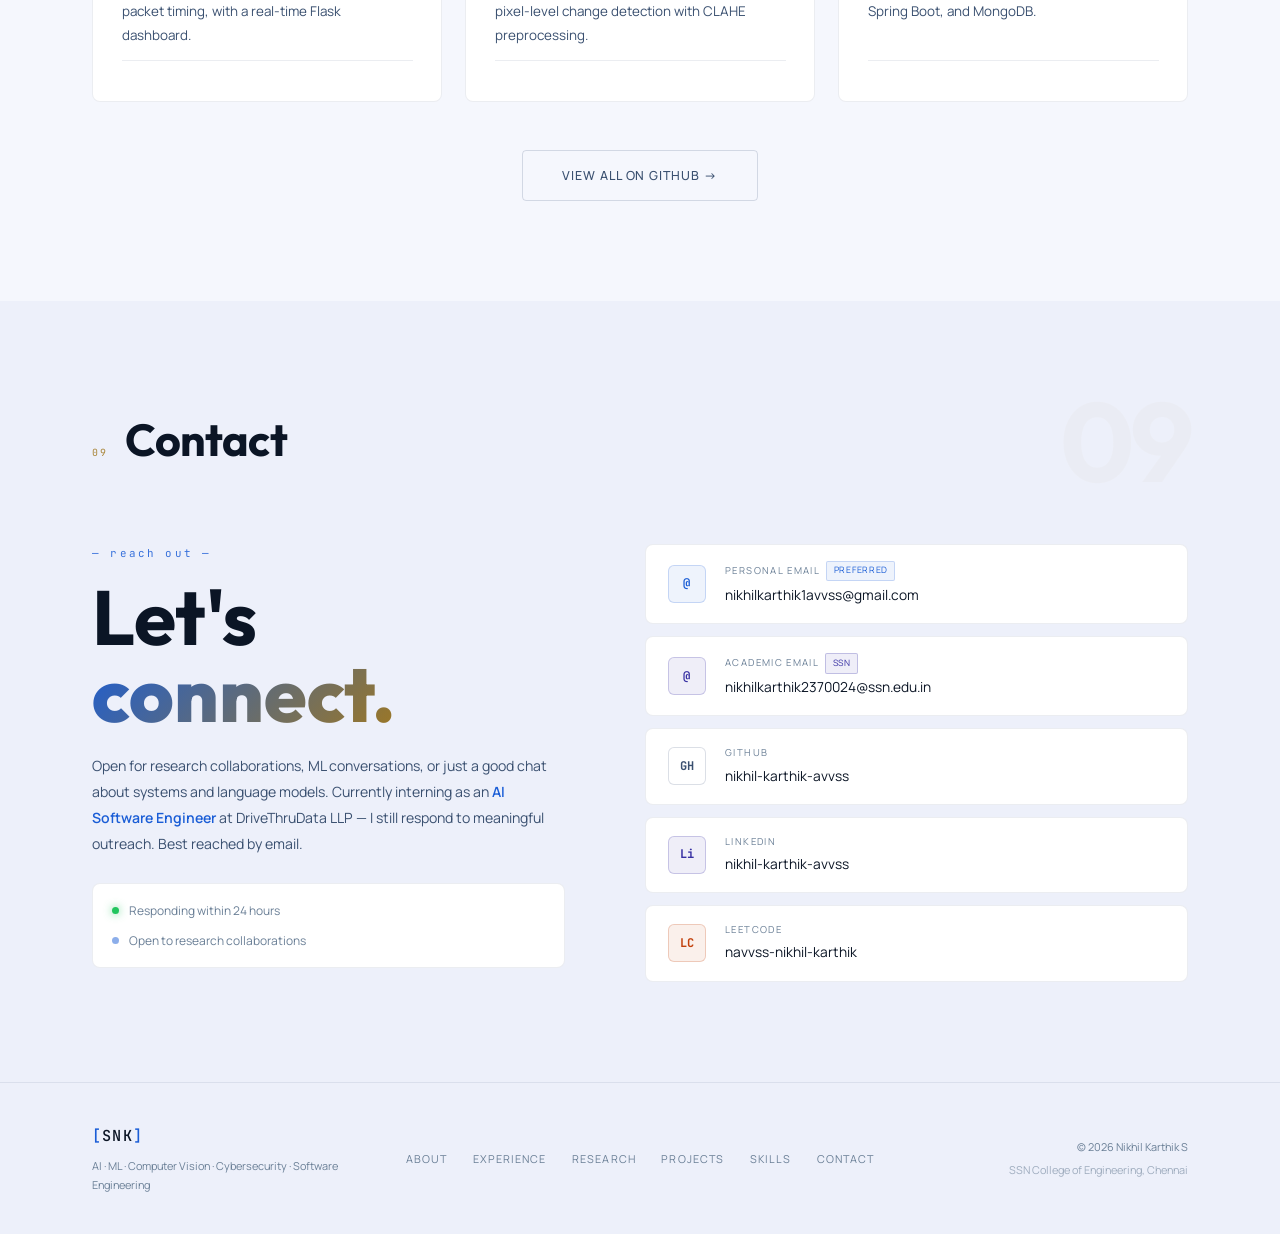
==== commit 58e2b676: "Production hardening + update to 4th year 7th semester - Accessibility: skip link, ARIA labels, keyb" ====
--- a/index.html
+++ b/index.html
@@ -60,15 +60,21 @@
       document.documentElement.setAttribute('data-theme', t);
     })();
   </script>
+  <meta name="color-scheme" content="dark light" />
+  <meta name="theme-color" content="#060A12" media="(prefers-color-scheme: dark)" />
+  <meta name="theme-color" content="#F5F7FD" media="(prefers-color-scheme: light)" />
   <link rel="preconnect" href="https://fonts.googleapis.com" />
+  <link rel="preconnect" href="https://fonts.gstatic.com" crossorigin />
   <link href="https://fonts.googleapis.com/css2?family=Outfit:wght@300;400;500;600;700;800&family=Manrope:wght@300;400;500;600;700;800&family=JetBrains+Mono:ital,wght@0,300;0,400;0,500;1,300&display=swap" rel="stylesheet" />
+  <link rel="preload" as="image" href="nikhil.png" fetchpriority="high" />
   <link rel="icon" type="image/svg+xml" href="favicon.svg" />
   <link rel="stylesheet" href="styles.css" />
 </head>
 <body>
 
-<div class="scroll-progress" id="scroll-progress"></div>
-<div class="noise-overlay"></div>
+<a class="skip-link" href="#main">Skip to content</a>
+<div class="scroll-progress" id="scroll-progress" aria-hidden="true"></div>
+<div class="noise-overlay" aria-hidden="true"></div>
 
 <!-- NAV -->
 <header id="navbar">
@@ -93,7 +99,7 @@
       <svg class="icon-sun" width="15" height="15" viewBox="0 0 24 24" fill="none" stroke="currentColor" stroke-width="2.5" stroke-linecap="round" stroke-linejoin="round"><circle cx="12" cy="12" r="4"/><path d="M12 2v2M12 20v2M4.93 4.93l1.41 1.41M17.66 17.66l1.41 1.41M2 12h2M20 12h2M6.34 17.66l-1.41 1.41M19.07 4.93l-1.41 1.41"/></svg>
       <svg class="icon-moon" width="15" height="15" viewBox="0 0 24 24" fill="none" stroke="currentColor" stroke-width="2.5" stroke-linecap="round" stroke-linejoin="round"><path d="M21 12.79A9 9 0 1 1 11.21 3 7 7 0 0 0 21 12.79z"/></svg>
     </button>
-    <button class="nav-toggle" id="nav-toggle">&#9776;</button>
+    <button class="nav-toggle" id="nav-toggle" aria-label="Open navigation menu" aria-expanded="false" aria-controls="mobile-menu">&#9776;</button>
   </div>
   <div class="mobile-menu" id="mobile-menu">
     <a href="#about">About</a><a href="#education">Education</a><a href="#experience">Experience</a><a href="#research">Research</a><a href="#achievements">Achievements</a>
@@ -102,11 +108,13 @@
   </div>
 </header>
 
+<main id="main">
+
 <!-- HERO -->
 <section id="hero" class="hero">
-  <div class="hero-bg-grid"></div>
-  <div class="hero-glow hero-glow-1"></div>
-  <div class="hero-glow hero-glow-2"></div>
+  <div class="hero-bg-grid" aria-hidden="true"></div>
+  <div class="hero-glow hero-glow-1" aria-hidden="true"></div>
+  <div class="hero-glow hero-glow-2" aria-hidden="true"></div>
   <div class="hero-aurora" aria-hidden="true"></div>
   <div class="hero-content">
     <div class="hero-text">
@@ -161,10 +169,10 @@
       </div>
     </div>
     <div class="hero-photo-wrap">
-      <img src="nikhil.png" alt="Nikhil Karthik S" class="hero-photo" />
-    </div>
-  </div>
-  <div class="hero-scroll">
+      <img src="nikhil.png" alt="Nikhil Karthik S" class="hero-photo" width="280" height="280" fetchpriority="high" />
+    </div>
+  </div>
+  <div class="hero-scroll" aria-hidden="true">
     <div class="hs-track"><div class="hs-thumb"></div></div>
     <span>scroll</span>
   </div>
@@ -179,7 +187,7 @@
     </div>
     <div class="about-grid">
       <div class="about-text">
-        <p>I'm a 3rd-year <strong>M.Tech (Integrated) CSE</strong> student at <strong>SSN College of Engineering</strong>. I work across the full stack — from systems-level networking tools and IoT hardware to fine-tuned language models and deep learning pipelines.</p>
+        <p>I'm a 4th-year <strong>M.Tech (Integrated) CSE</strong> student at <strong>SSN College of Engineering</strong>. I work across the full stack — from systems-level networking tools and IoT hardware to fine-tuned language models and deep learning pipelines.</p>
         <p>My research has been recognised at <strong>MediaEval 2025</strong> (3rd place, GI Imaging VQA). I'm currently interning as an AI engineer while preparing further publications.</p>
         <p>I'm drawn to hard problems — routing anomalies, pixel-level change detection, language in low-resource settings. I care about getting the details right.</p>
       </div>
@@ -255,12 +263,12 @@
           <div class="edu-dot edu-dot-pulse"></div>
           <div class="edu-line"></div>
         </div>
-        <div class="edu-body edu-flip-card">
+        <div class="edu-body edu-flip-card" tabindex="0" aria-label="M.Tech CGPA card — focus or hover to see the semester GPA trend">
           <div class="edu-flip-inner">
 
             <!-- FRONT -->
             <div class="edu-flip-front">
-              <img class="edu-logo" src="logos/ssn.png" alt="SSN College of Engineering" loading="lazy" />
+              <img class="edu-logo" src="logos/ssn.png" alt="SSN College of Engineering" width="72" height="72" loading="lazy" decoding="async" />
               <div class="edu-meta">
                 <span class="edu-period">Aug 2023 — Apr 2028</span>
                 <span class="edu-badge current">Current</span>
@@ -273,9 +281,9 @@
               </div>
               <div class="edu-progress">
                 <div class="edu-prog-track">
-                  <div class="edu-prog-fill" data-width="60"></div>
+                  <div class="edu-prog-fill" data-width="70"></div>
                 </div>
-                <span class="edu-prog-label">Semester 6 of 10 &nbsp;·&nbsp; Year 3 of 5</span>
+                <span class="edu-prog-label">Semester 7 of 10 &nbsp;·&nbsp; Year 4 of 5</span>
               </div>
               <div class="edu-flip-hint">
                 <svg width="10" height="10" viewBox="0 0 24 24" fill="none" stroke="currentColor" stroke-width="2.5" stroke-linecap="round" stroke-linejoin="round"><path d="M3 12a9 9 0 1 0 9-9 9.75 9.75 0 0 0-6.74 2.74L3 8"/><path d="M3 3v5h5"/></svg>
@@ -312,7 +320,7 @@
           <div class="edu-line"></div>
         </div>
         <div class="edu-body">
-          <img class="edu-logo edu-logo-circle" src="logos/iitm.png" alt="IIT Madras" loading="lazy" />
+          <img class="edu-logo edu-logo-circle" src="logos/iitm.png" alt="IIT Madras" width="72" height="72" loading="lazy" decoding="async" />
           <div class="edu-meta">
             <span class="edu-period">Jan — Sept 2024</span>
             <span class="edu-badge online">Online</span>
@@ -327,7 +335,7 @@
           <div class="edu-dot"></div>
         </div>
         <div class="edu-body">
-          <img class="edu-logo" src="logos/school.png" alt="Srivi Lions School" loading="lazy" />
+          <img class="edu-logo" src="logos/school.png" alt="Srivi Lions School" width="72" height="72" loading="lazy" decoding="async" />
           <div class="edu-meta">
             <span class="edu-period">Jun 2008 — Apr 2023</span>
             <span class="edu-badge school">Pre-KG → Class XII</span>
@@ -368,7 +376,7 @@
     <div class="exp-card reveal">
       <div class="exp-left">
         <div class="exp-logo exp-logo-img">
-          <img src="logos/dtd.png" alt="DriveThruData LLP" loading="lazy" />
+          <img src="logos/dtd.png" alt="DriveThruData LLP" width="42" height="42" loading="lazy" decoding="async" />
         </div>
       </div>
       <div class="exp-body">
@@ -594,7 +602,7 @@
       <div class="p-card p-featured reveal">
         <div class="p-top">
           <div class="p-top-left"><span class="p-tag llm">LLM</span><span class="p-tag">Full-Stack</span></div>
-          <div class="p-top-right"><span class="p-pin">◈ Featured</span><a href="https://github.com/nikhil-karthik-avvss" target="_blank" class="p-link">↗</a></div>
+          <div class="p-top-right"><span class="p-pin">◈ Featured</span><a href="https://github.com/nikhil-karthik-avvss" target="_blank" rel="noopener" class="p-link">↗</a></div>
         </div>
         <h3>Legal Assistant: Police Station Management</h3>
         <div class="p-authors">
@@ -614,7 +622,7 @@
       <div class="p-card p-featured reveal">
         <div class="p-top">
           <div class="p-top-left"><span class="p-tag">Django</span><span class="p-tag">Full-Stack</span></div>
-          <div class="p-top-right"><span class="p-pin">◈ Featured</span><a href="https://github.com/nikhil-karthik-avvss" target="_blank" class="p-link">↗</a></div>
+          <div class="p-top-right"><span class="p-pin">◈ Featured</span><a href="https://github.com/nikhil-karthik-avvss" target="_blank" rel="noopener" class="p-link">↗</a></div>
         </div>
         <h3>Engineering Seat Allocator</h3>
         <div class="p-authors">
@@ -633,7 +641,7 @@
       <div class="p-card p-featured reveal">
         <div class="p-top">
           <div class="p-top-left"><span class="p-tag hack">Hackathon Finalist</span><span class="p-tag">Security</span></div>
-          <div class="p-top-right"><span class="p-pin">◈ Featured</span><a href="https://github.com/nikhil-karthik-avvss" target="_blank" class="p-link">↗</a></div>
+          <div class="p-top-right"><span class="p-pin">◈ Featured</span><a href="https://github.com/nikhil-karthik-avvss" target="_blank" rel="noopener" class="p-link">↗</a></div>
         </div>
         <h3>QR Guard — Malicious QR Detection</h3>
         <div class="p-authors">
@@ -653,7 +661,7 @@
       <div class="p-card p-featured reveal">
         <div class="p-top">
           <div class="p-top-left"><span class="p-tag kaggle">Kaggle</span><span class="p-tag">Finance</span></div>
-          <div class="p-top-right"><span class="p-pin">◈ Featured</span><a href="https://github.com/nikhil-karthik-avvss" target="_blank" class="p-link">↗</a></div>
+          <div class="p-top-right"><span class="p-pin">◈ Featured</span><a href="https://github.com/nikhil-karthik-avvss" target="_blank" rel="noopener" class="p-link">↗</a></div>
         </div>
         <h3>Hull Tactical Market Prediction</h3>
         <div class="p-authors">
@@ -675,7 +683,7 @@
       <div class="p-card p-featured reveal">
         <div class="p-top">
           <div class="p-top-left"><span class="p-tag">Health Tech</span><span class="p-tag">Mobile</span></div>
-          <div class="p-top-right"><span class="p-pin">◈ Featured</span><a href="https://github.com/nikhil-karthik-avvss/TelmedApp" target="_blank" class="p-link">↗</a></div>
+          <div class="p-top-right"><span class="p-pin">◈ Featured</span><a href="https://github.com/nikhil-karthik-avvss/TelmedApp" target="_blank" rel="noopener" class="p-link">↗</a></div>
         </div>
         <h3>TelmedApp — Real-Time PPG Telemedicine Monitor</h3>
         <div class="p-authors">
@@ -696,7 +704,7 @@
       <div class="p-card p-featured reveal">
         <div class="p-top">
           <div class="p-top-left"><span class="p-tag">Systems</span><span class="p-tag">OS Dev</span></div>
-          <div class="p-top-right"><span class="p-pin">◈ Featured</span><a href="https://github.com/nikhil-karthik-avvss/MilkyWayOS" target="_blank" class="p-link">↗</a></div>
+          <div class="p-top-right"><span class="p-pin">◈ Featured</span><a href="https://github.com/nikhil-karthik-avvss/MilkyWayOS" target="_blank" rel="noopener" class="p-link">↗</a></div>
         </div>
         <h3>MilkyWayOS — Custom Linux Distribution</h3>
         <div class="p-authors">
@@ -714,7 +722,7 @@
       <div class="p-card p-featured reveal">
         <div class="p-top">
           <div class="p-top-left"><span class="p-tag">Security</span><span class="p-tag">Big Data</span></div>
-          <div class="p-top-right"><span class="p-pin">◈ Featured</span><a href="https://github.com/nikhil-karthik-avvss" target="_blank" class="p-link">↗</a></div>
+          <div class="p-top-right"><span class="p-pin">◈ Featured</span><a href="https://github.com/nikhil-karthik-avvss" target="_blank" rel="noopener" class="p-link">↗</a></div>
         </div>
         <h3>CyberShield — Real-Time Attack Detection</h3>
         <div class="p-authors">
@@ -736,7 +744,7 @@
     <div class="proj-grid">
 
       <div class="p-card reveal">
-        <div class="p-top"><span class="p-tag cli">CLI Tool</span><a href="https://github.com/nikhil-karthik-avvss" target="_blank" class="p-link">↗</a></div>
+        <div class="p-top"><span class="p-tag cli">CLI Tool</span><a href="https://github.com/nikhil-karthik-avvss" target="_blank" rel="noopener" class="p-link">↗</a></div>
         <h3>plagcheck — PDF Plagiarism Detector</h3>
         <div class="p-authors">
           <span class="p-author-self">Nikhil Karthik S</span>
@@ -746,7 +754,7 @@
       </div>
 
       <div class="p-card reveal">
-        <div class="p-top"><span class="p-tag ongoing">Ongoing</span><span class="p-tag funded">Institutionally Funded</span><a href="https://github.com/nikhil-karthik-avvss" target="_blank" class="p-link">↗</a></div>
+        <div class="p-top"><span class="p-tag ongoing">Ongoing</span><span class="p-tag funded">Institutionally Funded</span><a href="https://github.com/nikhil-karthik-avvss" target="_blank" rel="noopener" class="p-link">↗</a></div>
         <h3>Real-Time Accident Detection and Alerting System</h3>
         <div class="p-authors">
           <span class="p-author-self">Nikhil Karthik S</span><span class="p-author-sep">,</span>
@@ -762,7 +770,7 @@
       </div>
 
       <div class="p-card reveal">
-        <div class="p-top"><span class="p-tag">Full-Stack</span><a href="https://github.com/nikhil-karthik-avvss" target="_blank" class="p-link">↗</a></div>
+        <div class="p-top"><span class="p-tag">Full-Stack</span><a href="https://github.com/nikhil-karthik-avvss" target="_blank" rel="noopener" class="p-link">↗</a></div>
         <h3>Lost &amp; Found Website</h3>
         <div class="p-authors">
           <span class="p-author-self">Nikhil Karthik S</span><span class="p-author-sep">,</span>
@@ -774,7 +782,7 @@
       </div>
 
       <div class="p-card reveal">
-        <div class="p-top"><span class="p-tag">Networks</span><a href="https://github.com/nikhil-karthik-avvss" target="_blank" class="p-link">↗</a></div>
+        <div class="p-top"><span class="p-tag">Networks</span><a href="https://github.com/nikhil-karthik-avvss" target="_blank" rel="noopener" class="p-link">↗</a></div>
         <h3>Silent Loop Detector</h3>
         <div class="p-authors">
           <span class="p-author-self">Nikhil Karthik S</span><span class="p-author-sep">,</span>
@@ -788,7 +796,7 @@
       </div>
 
       <div class="p-card reveal">
-        <div class="p-top"><span class="p-tag">Deep Learning</span><a href="https://github.com/nikhil-karthik-avvss" target="_blank" class="p-link">↗</a></div>
+        <div class="p-top"><span class="p-tag">Deep Learning</span><a href="https://github.com/nikhil-karthik-avvss" target="_blank" rel="noopener" class="p-link">↗</a></div>
         <h3>Change Detection using U-Net</h3>
         <div class="p-authors">
           <span class="p-author-self">Nikhil Karthik S</span><span class="p-author-sep">,</span>
@@ -799,7 +807,7 @@
       </div>
 
       <div class="p-card reveal">
-        <div class="p-top"><span class="p-tag">Research</span><a href="https://github.com/nikhil-karthik-avvss" target="_blank" class="p-link">↗</a></div>
+        <div class="p-top"><span class="p-tag">Research</span><a href="https://github.com/nikhil-karthik-avvss" target="_blank" rel="noopener" class="p-link">↗</a></div>
         <h3>Optimisation Algorithm Evaluation</h3>
         <div class="p-authors">
           <span class="p-author-self">Nikhil Karthik S</span><span class="p-author-sep">,</span>
@@ -810,7 +818,7 @@
       </div>
 
       <div class="p-card reveal">
-        <div class="p-top"><span class="p-tag">Frontend</span><a href="https://github.com/nikhil-karthik-avvss" target="_blank" class="p-link">↗</a></div>
+        <div class="p-top"><span class="p-tag">Frontend</span><a href="https://github.com/nikhil-karthik-avvss" target="_blank" rel="noopener" class="p-link">↗</a></div>
         <h3>CSE Department Website</h3>
         <div class="p-authors">
           <span class="p-author-self">Nikhil Karthik S</span><span class="p-author-sep">,</span>
@@ -822,7 +830,7 @@
       </div>
 
       <div class="p-card reveal">
-        <div class="p-top"><span class="p-tag">EdTech</span><span class="p-tag">Full-Stack</span><a href="https://github.com/nikhil-karthik-avvss/cp-exam-platform" target="_blank" class="p-link">↗</a></div>
+        <div class="p-top"><span class="p-tag">EdTech</span><span class="p-tag">Full-Stack</span><a href="https://github.com/nikhil-karthik-avvss/cp-exam-platform" target="_blank" rel="noopener" class="p-link">↗</a></div>
         <h3>CP Exam Platform</h3>
         <div class="p-authors">
           <span class="p-author-self">Nikhil Karthik S</span>
@@ -832,7 +840,7 @@
       </div>
 
       <div class="p-card reveal">
-        <div class="p-top"><span class="p-tag">EdTech</span><span class="p-tag">Systems</span><a href="https://github.com/nikhil-karthik-avvss/exam-platform" target="_blank" class="p-link">↗</a></div>
+        <div class="p-top"><span class="p-tag">EdTech</span><span class="p-tag">Systems</span><a href="https://github.com/nikhil-karthik-avvss/exam-platform" target="_blank" rel="noopener" class="p-link">↗</a></div>
         <h3>Exam Platform — M.Tech LAN Deployment</h3>
         <div class="p-authors">
           <span class="p-author-self">Nikhil Karthik S</span>
@@ -842,7 +850,7 @@
       </div>
 
       <div class="p-card reveal">
-        <div class="p-top"><span class="p-tag">Systems</span><span class="p-tag">Full-Stack</span><a href="https://github.com/nikhil-karthik-avvss/labctrl" target="_blank" class="p-link">↗</a></div>
+        <div class="p-top"><span class="p-tag">Systems</span><span class="p-tag">Full-Stack</span><a href="https://github.com/nikhil-karthik-avvss/labctrl" target="_blank" rel="noopener" class="p-link">↗</a></div>
         <h3>LabCtrl — Lab Management System</h3>
         <div class="p-authors">
           <span class="p-author-self">Nikhil Karthik S</span>
@@ -852,7 +860,7 @@
       </div>
 
       <div class="p-card reveal">
-        <div class="p-top"><span class="p-tag">Desktop App</span><a href="https://github.com/nikhil-karthik-avvss/servicepilot" target="_blank" class="p-link">↗</a></div>
+        <div class="p-top"><span class="p-tag">Desktop App</span><a href="https://github.com/nikhil-karthik-avvss/servicepilot" target="_blank" rel="noopener" class="p-link">↗</a></div>
         <h3>ServicePilot — GTK4 systemd Manager</h3>
         <div class="p-authors">
           <span class="p-author-self">Nikhil Karthik S</span>
@@ -862,7 +870,7 @@
       </div>
 
       <div class="p-card reveal">
-        <div class="p-top"><span class="p-tag">IoT</span><span class="p-tag">Security</span><a href="https://github.com/nikhil-karthik-avvss" target="_blank" class="p-link">↗</a></div>
+        <div class="p-top"><span class="p-tag">IoT</span><span class="p-tag">Security</span><a href="https://github.com/nikhil-karthik-avvss" target="_blank" rel="noopener" class="p-link">↗</a></div>
         <h3>Intelligent Campus Surveillance &amp; Threat Analysis</h3>
         <div class="p-authors">
           <span class="p-author-self">Nikhil Karthik S</span><span class="p-author-sep">,</span>
@@ -1011,7 +1019,7 @@
     </div>
     <div id="repo-container" class="proj-grid" style="display:none;"></div>
     <div class="gh-cta">
-      <a href="https://github.com/nikhil-karthik-avvss" target="_blank" class="btn-outline">View all on GitHub →</a>
+      <a href="https://github.com/nikhil-karthik-avvss" target="_blank" rel="noopener" class="btn-outline">View all on GitHub →</a>
     </div>
   </div>
 </section>
@@ -1054,21 +1062,21 @@
             <span class="c-val">nikhilkarthik2370024@ssn.edu.in</span>
           </div>
         </a>
-        <a href="https://github.com/nikhil-karthik-avvss" target="_blank" class="c-item reveal">
+        <a href="https://github.com/nikhil-karthik-avvss" target="_blank" rel="noopener" class="c-item reveal">
           <div class="c-icon-block c-ib-gh">GH</div>
           <div class="c-text">
             <span class="c-lbl">GitHub</span>
             <span class="c-val">nikhil-karthik-avvss</span>
           </div>
         </a>
-        <a href="https://www.linkedin.com/in/nikhil-karthik-avvss/" target="_blank" class="c-item reveal">
+        <a href="https://www.linkedin.com/in/nikhil-karthik-avvss/" target="_blank" rel="noopener" class="c-item reveal">
           <div class="c-icon-block c-ib-li">Li</div>
           <div class="c-text">
             <span class="c-lbl">LinkedIn</span>
             <span class="c-val">nikhil-karthik-avvss</span>
           </div>
         </a>
-        <a href="https://leetcode.com/u/navvss-nikhil-karthik/" target="_blank" class="c-item reveal">
+        <a href="https://leetcode.com/u/navvss-nikhil-karthik/" target="_blank" rel="noopener" class="c-item reveal">
           <div class="c-icon-block c-ib-lc">LC</div>
           <div class="c-text">
             <span class="c-lbl">LeetCode</span>
@@ -1079,6 +1087,8 @@
     </div>
   </div>
 </section>
+
+</main>
 
 <footer class="footer">
   <div class="footer-inner">
@@ -1099,8 +1109,7 @@
     <div class="footer-copy">
       <span>© 2026 Nikhil Karthik S</span>
       <span class="footer-copy-dim">SSN College of Engineering, Chennai</span>
-      <a href="teachers.html" class="footer-copy-dim" style="text-decoration:none;opacity:0.5;transition:opacity 0.2s;" onmouseover="this.style.opacity='1'" onmouseout="this.style.opacity='0.5'">Wall of Teachers ↗</a>
-      <a href="gratitude.html" class="footer-copy-dim" style="text-decoration:none;opacity:0.5;transition:opacity 0.2s;" onmouseover="this.style.opacity='1'" onmouseout="this.style.opacity='0.5'">Wall of Gratitude ↗</a>
+
     </div>
   </div>
 </footer>
@@ -1121,7 +1130,7 @@
   <div class="cmd-modal">
     <div class="cmd-header">
       <span class="cmd-prompt">❯</span>
-      <input type="text" id="cmd-input" class="cmd-input" placeholder="Navigate or run a command…" autocomplete="off" spellcheck="false" />
+      <input type="text" id="cmd-input" class="cmd-input" placeholder="Navigate or run a command…" autocomplete="off" spellcheck="false" aria-label="Search commands" />
       <span class="cmd-esc-badge">ESC</span>
     </div>
     <div class="cmd-list" id="cmd-list" role="listbox" aria-label="Commands"></div>
--- a/styles.css
+++ b/styles.css
@@ -147,6 +147,11 @@
 strong { color: var(--blue); font-weight: 600; }
 sup { font-size: 0.55em; vertical-align: super; }
 
+section[id] { scroll-margin-top: 72px; }
+
+::selection { background: rgba(78,136,246,0.30); }
+[data-theme="light"] ::selection { background: rgba(26,93,214,0.18); }
+
 /* ── 3. ATMOSPHERIC BACKGROUND ── */
 body::before {
   content: '';
@@ -259,6 +264,7 @@
 .hero {
   position: relative; z-index: 2;
   min-height: 100vh;
+  min-height: 100svh;
   display: flex; flex-direction: column;
   justify-content: center; align-items: center;
   padding: 120px 2rem 80px;
@@ -519,7 +525,9 @@
 .edu-flip-card { padding: 0 !important; background: transparent !important; border: none !important; box-shadow: none !important; overflow: visible !important; perspective: 1200px; }
 .edu-card:hover .edu-flip-card { transform: none !important; }
 .edu-flip-inner { position: relative; transform-style: preserve-3d; transition: transform 0.65s cubic-bezier(0.16,1,0.3,1); }
-.edu-card:hover .edu-flip-inner { transform: rotateY(180deg); }
+.edu-card:hover .edu-flip-inner,
+.edu-flip-card:focus-within .edu-flip-inner,
+.edu-flip-card:focus .edu-flip-inner { transform: rotateY(180deg); }
 .edu-flip-front, .edu-flip-back { backface-visibility: hidden; -webkit-backface-visibility: hidden; border-radius: var(--r); background: var(--surf); border: 1px solid var(--border); overflow: hidden; position: relative; transition: border-color 0.3s; }
 .edu-flip-front { padding: 1.6rem 6rem 1.6rem 1.8rem; }
 .edu-flip-back  { position: absolute; inset: 0; transform: rotateY(180deg); padding: 1.8rem 2rem; display: flex; flex-direction: column; justify-content: center; border-color: var(--blue-border); }
@@ -1005,7 +1013,54 @@
 @keyframes blink     { 0%, 100% { opacity: 1; } 50% { opacity: 0; } }
 @keyframes auroraMove { 0% { transform: translate(0,0) scale(1); } 33% { transform: translate(-22px,16px) scale(1.05); } 66% { transform: translate(16px,-10px) scale(0.97); } 100% { transform: translate(-8px,25px) scale(1.02); } }
 
-/* ── 24. RESPONSIVE ── */
+/* ── 24. PRODUCTION HARDENING ── */
+
+/* Skip link — visually hidden until focused */
+.skip-link {
+  position: fixed; top: 0.6rem; left: 0.6rem; z-index: 300;
+  padding: 0.7rem 1.4rem;
+  background: var(--blue); color: #fff;
+  font-family: var(--sans); font-size: 0.75rem; font-weight: 600;
+  letter-spacing: 0.08em; text-transform: uppercase;
+  border-radius: 4px; box-shadow: 0 8px 24px rgba(0,0,0,0.4);
+  transform: translateY(-200%);
+  transition: transform 0.2s ease;
+}
+.skip-link:focus-visible { transform: translateY(0); outline: 2px solid #fff; outline-offset: 2px; }
+
+/* Visible keyboard focus everywhere */
+a:focus-visible,
+button:focus-visible,
+[tabindex]:focus-visible {
+  outline: 2px solid var(--blue);
+  outline-offset: 3px;
+  border-radius: 2px;
+}
+.btn-prime:focus-visible { outline-color: var(--gold); }
+
+/* Footer wall links */
+.footer-wall-link { opacity: 0.5; transition: opacity 0.2s, color 0.2s; }
+.footer-wall-link:hover { opacity: 1; color: var(--blue); }
+
+/* Balanced wrapping for headings */
+.sec-title, .ce-heading, .r-body h3, .ach-body h3 { text-wrap: balance; }
+
+/* Reduced motion — settle everything instantly, keep all content visible */
+@media (prefers-reduced-motion: reduce) {
+  *, *::before, *::after {
+    animation-duration: 0.01ms !important;
+    animation-delay: 0s !important;
+    animation-iteration-count: 1 !important;
+    transition-duration: 0.01ms !important;
+  }
+  html { scroll-behavior: auto; }
+  .js-ready .reveal, .js-ready .reveal-left { opacity: 1 !important; transform: none !important; }
+  .js-ready .edu-line { transform: scaleY(1) !important; }
+  .hero-glow, .hero-aurora, .hs-thumb, .ey-cursor, .hr-typed-cursor, .curr-blink { animation: none !important; }
+  .p-featured { animation: none !important; }
+}
+
+/* ── 25. RESPONSIVE ── */
 @media (max-width: 1000px) { .hero-content { gap: 3rem; } .hero-photo-wrap { width: 220px; height: 220px; } }
 @media (max-width: 900px) {
   .about-grid { grid-template-columns: 1fr; gap: 3rem; }
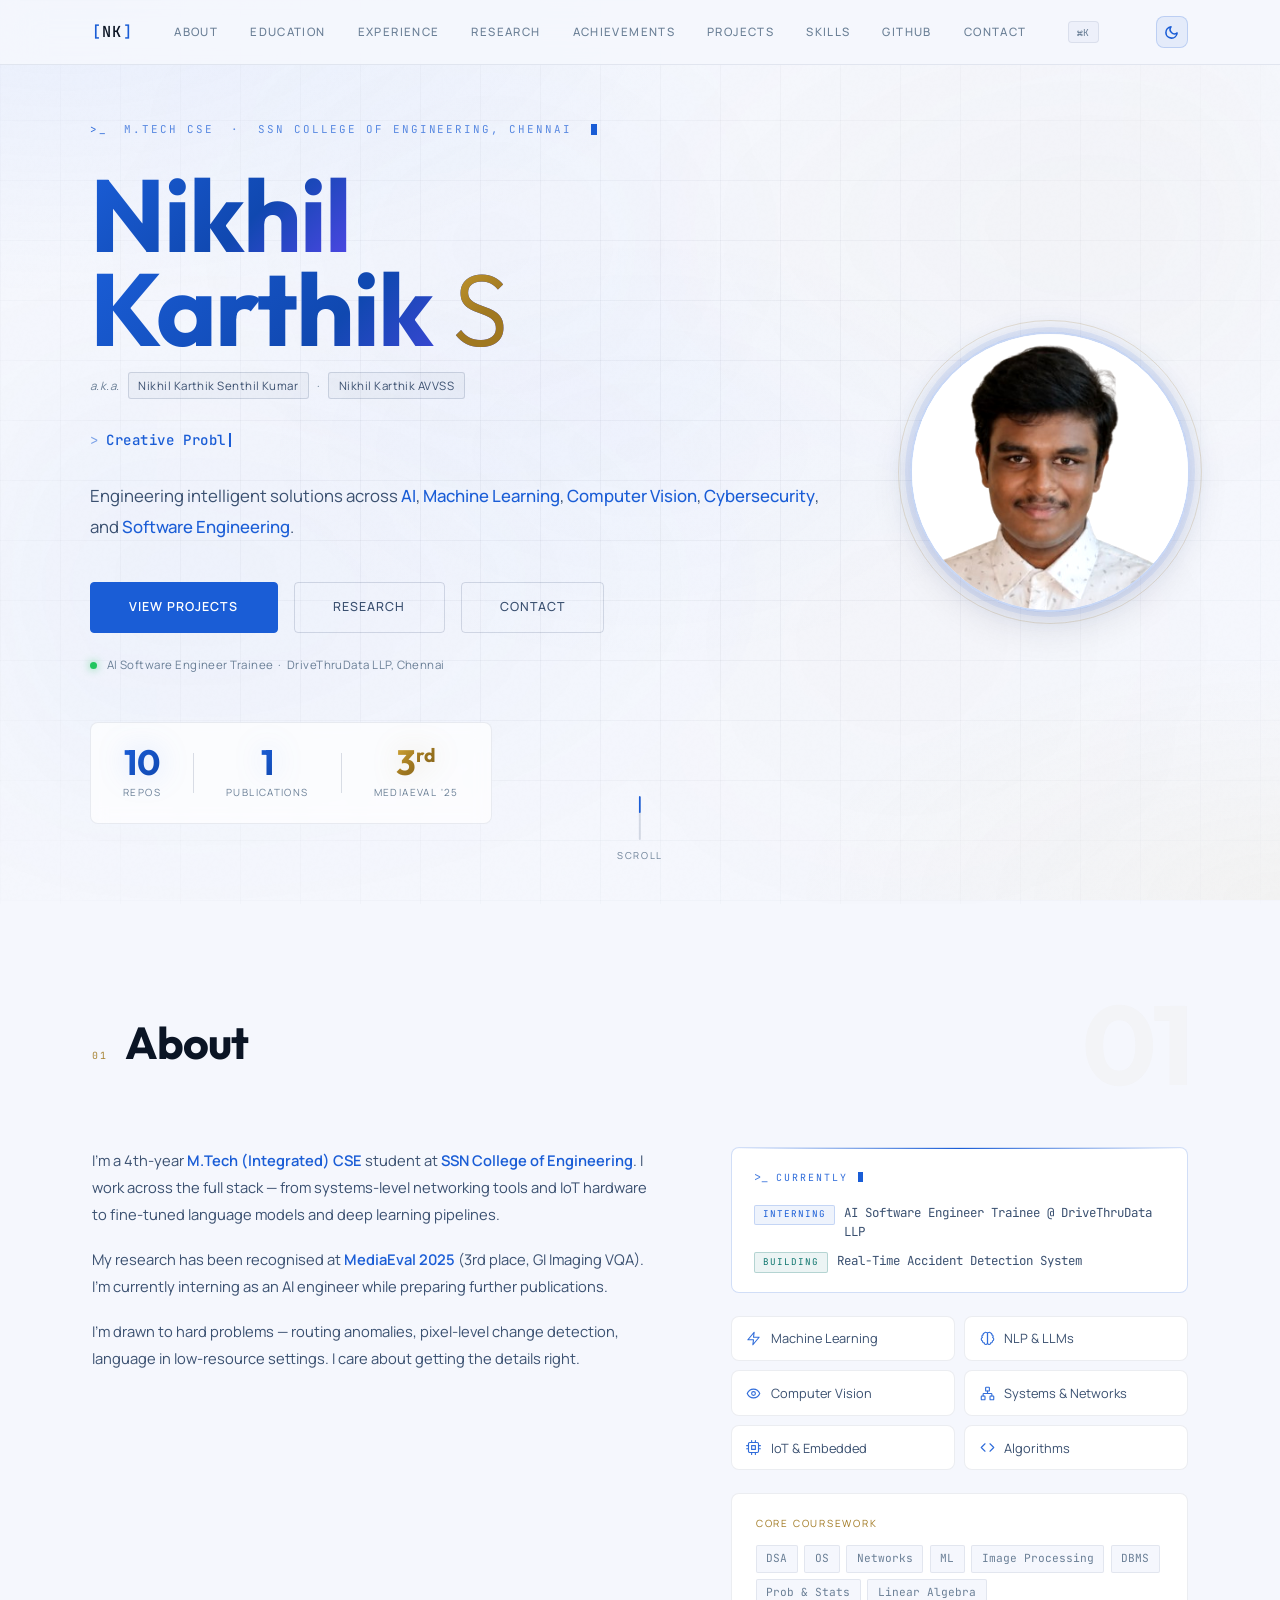
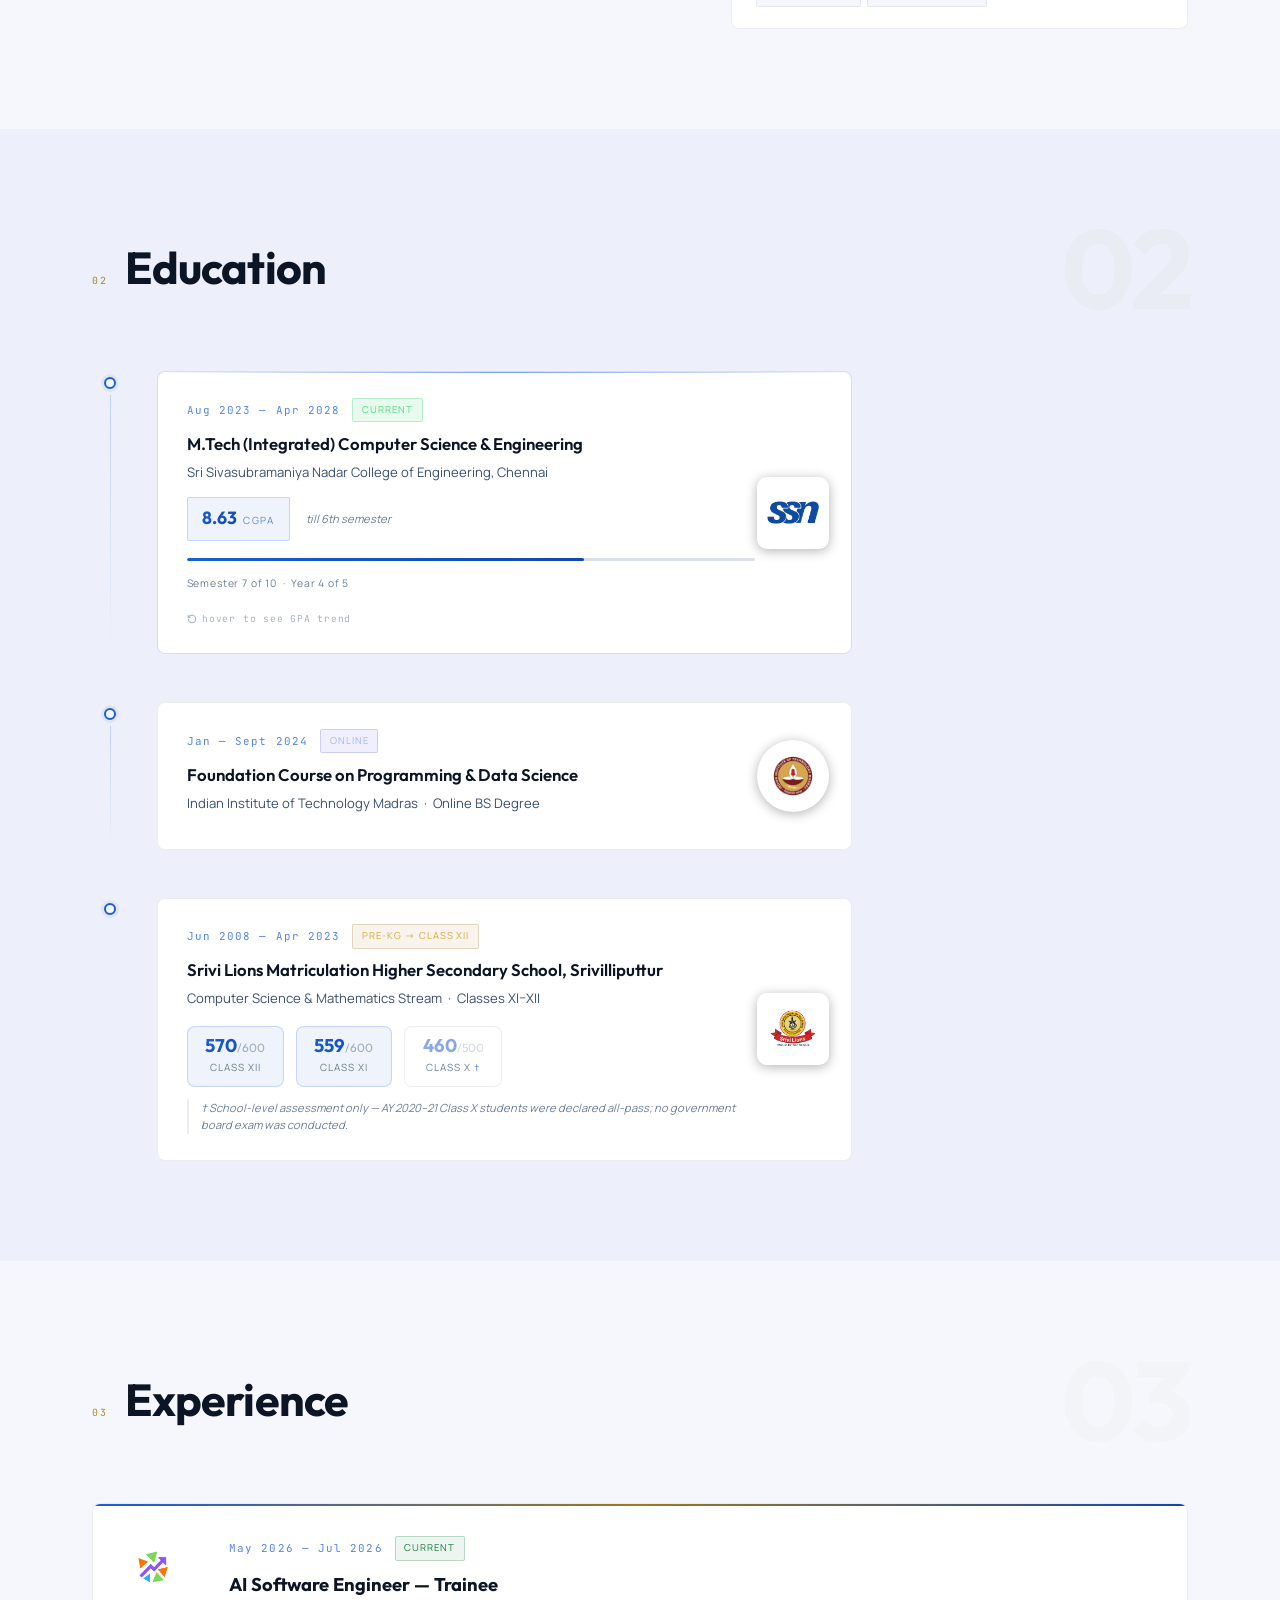
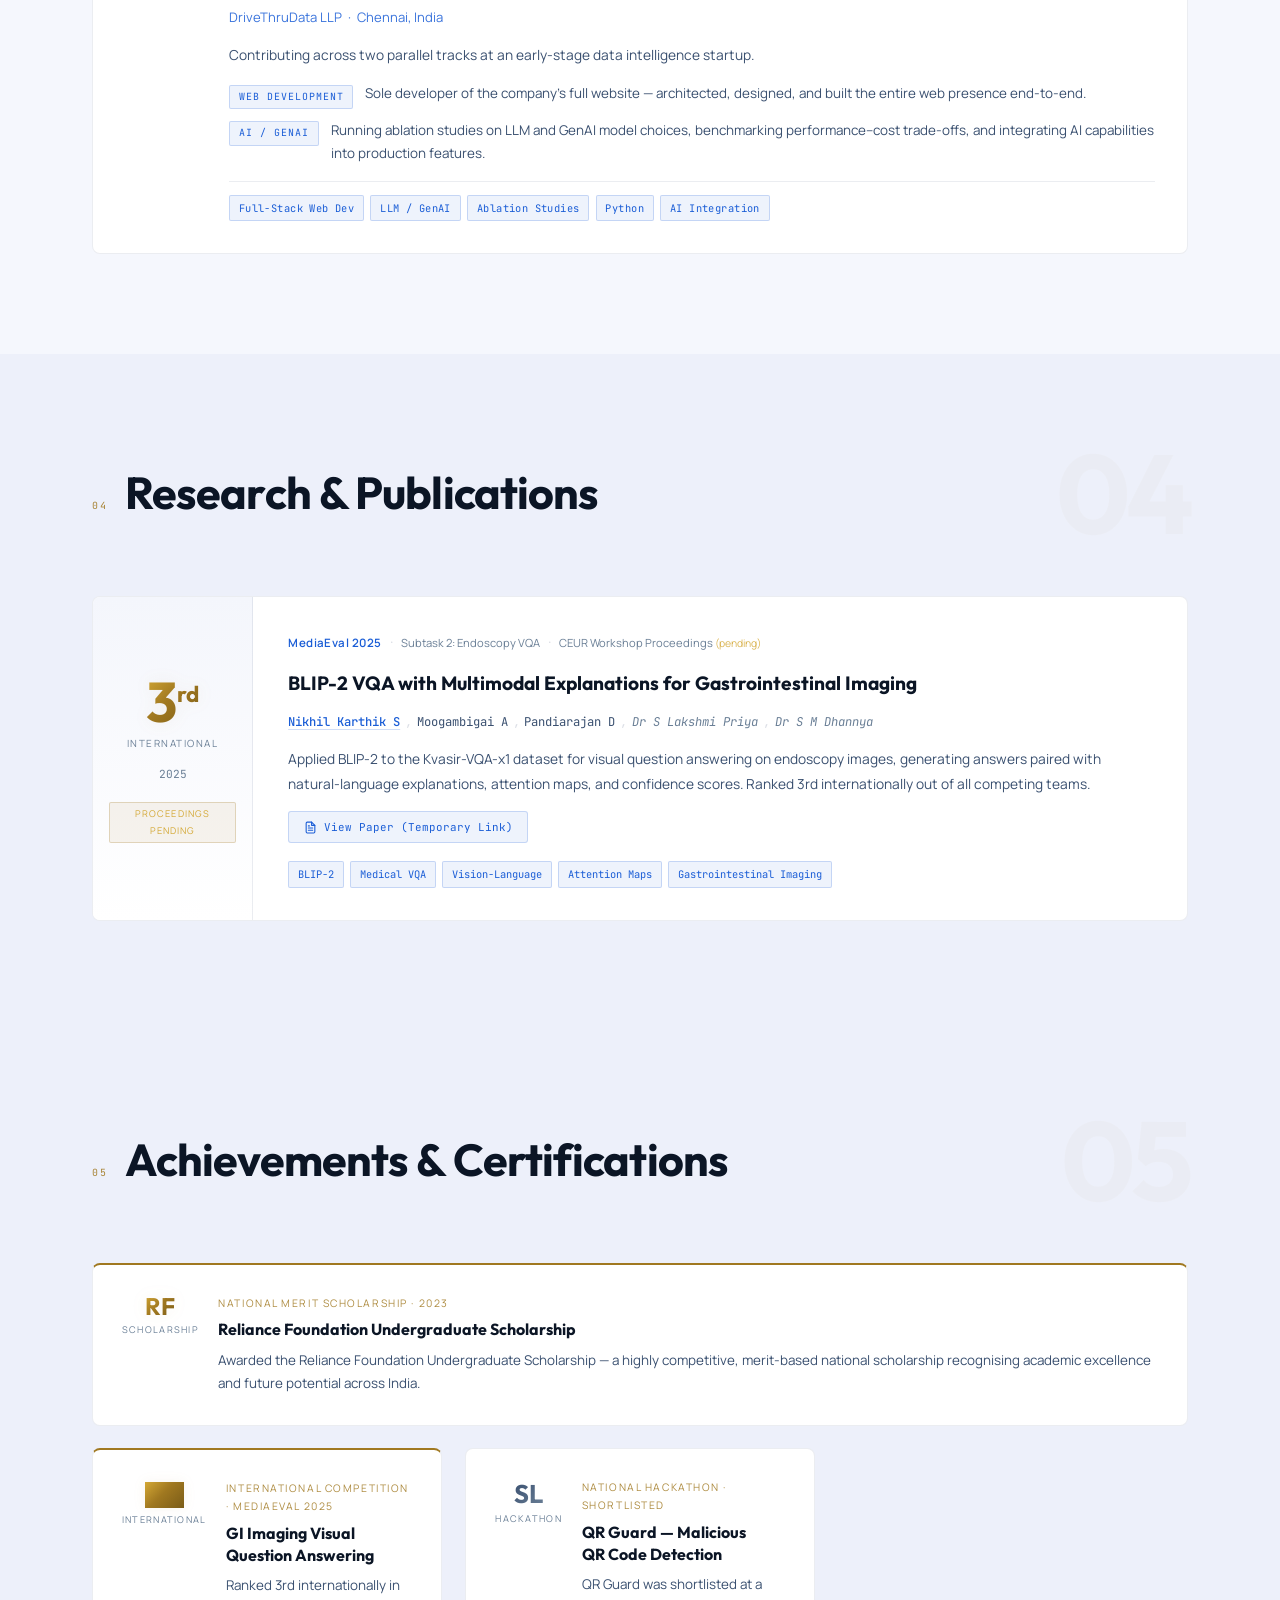
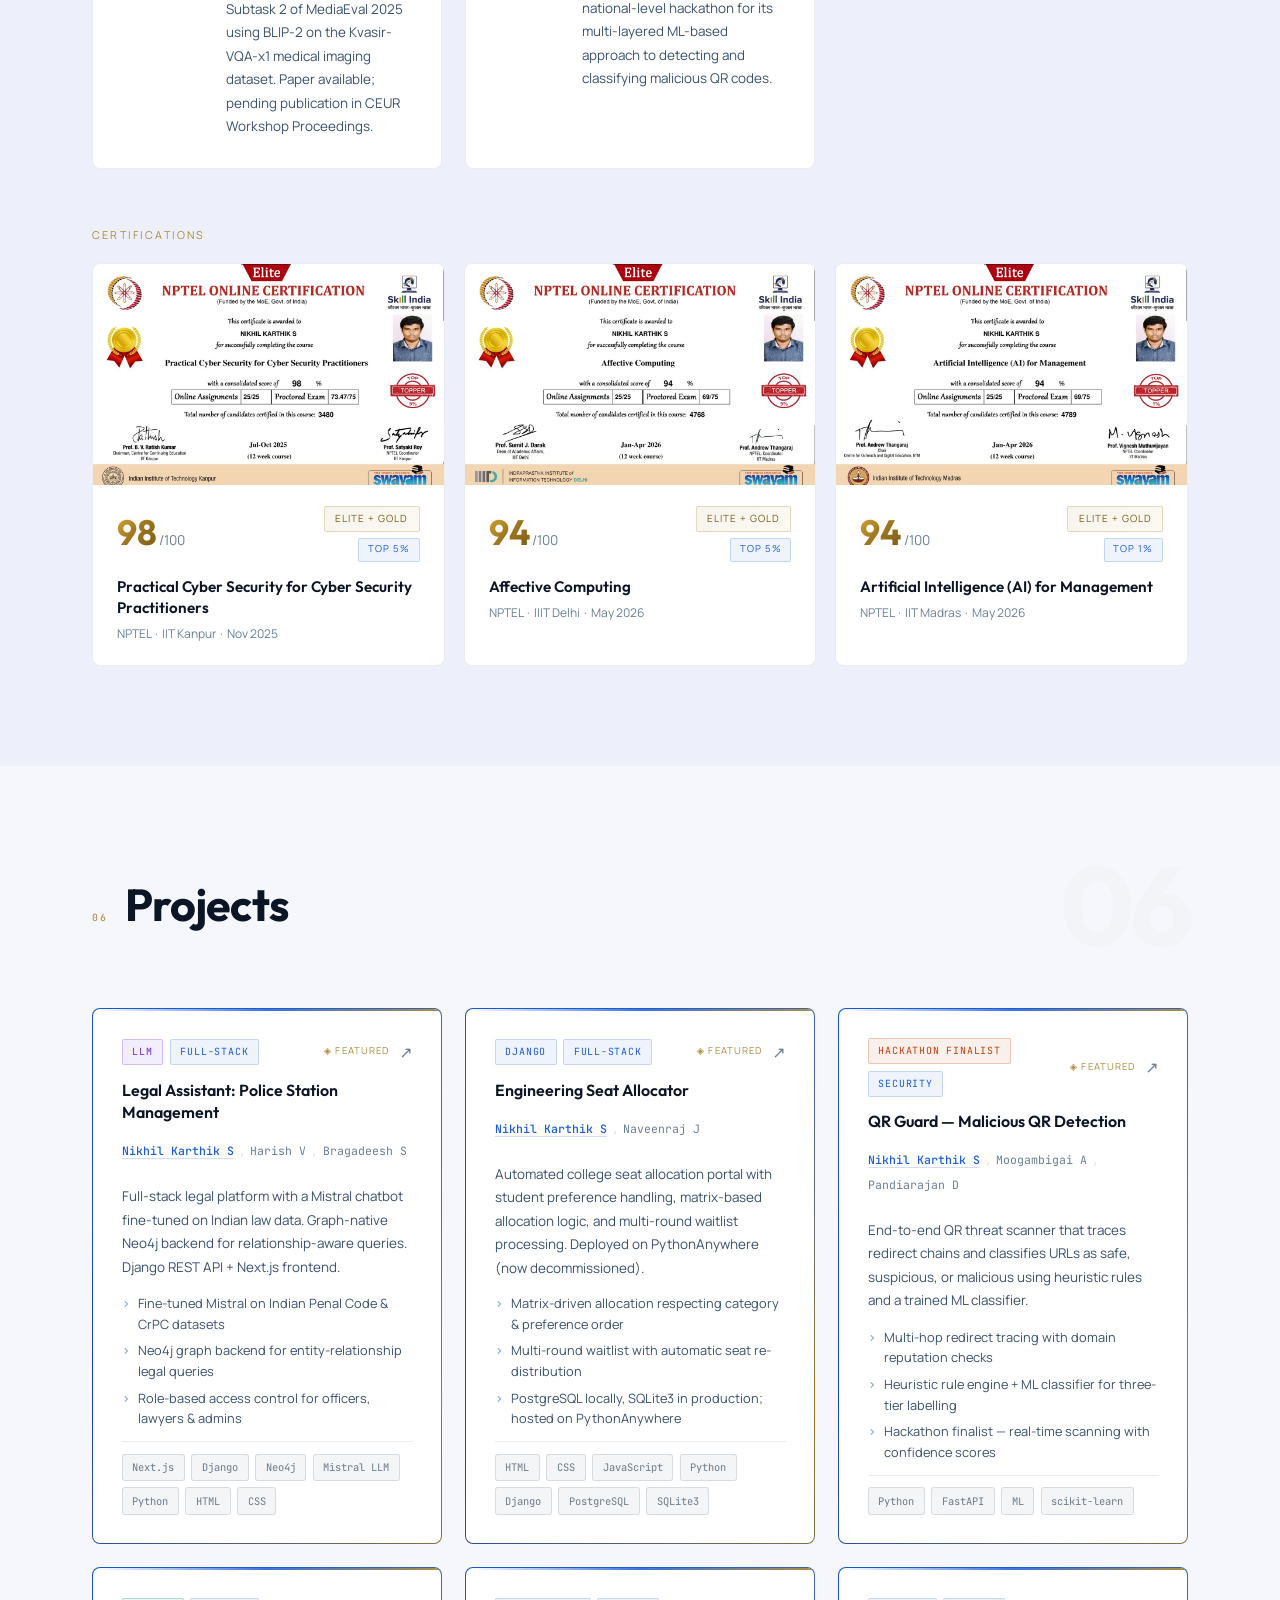
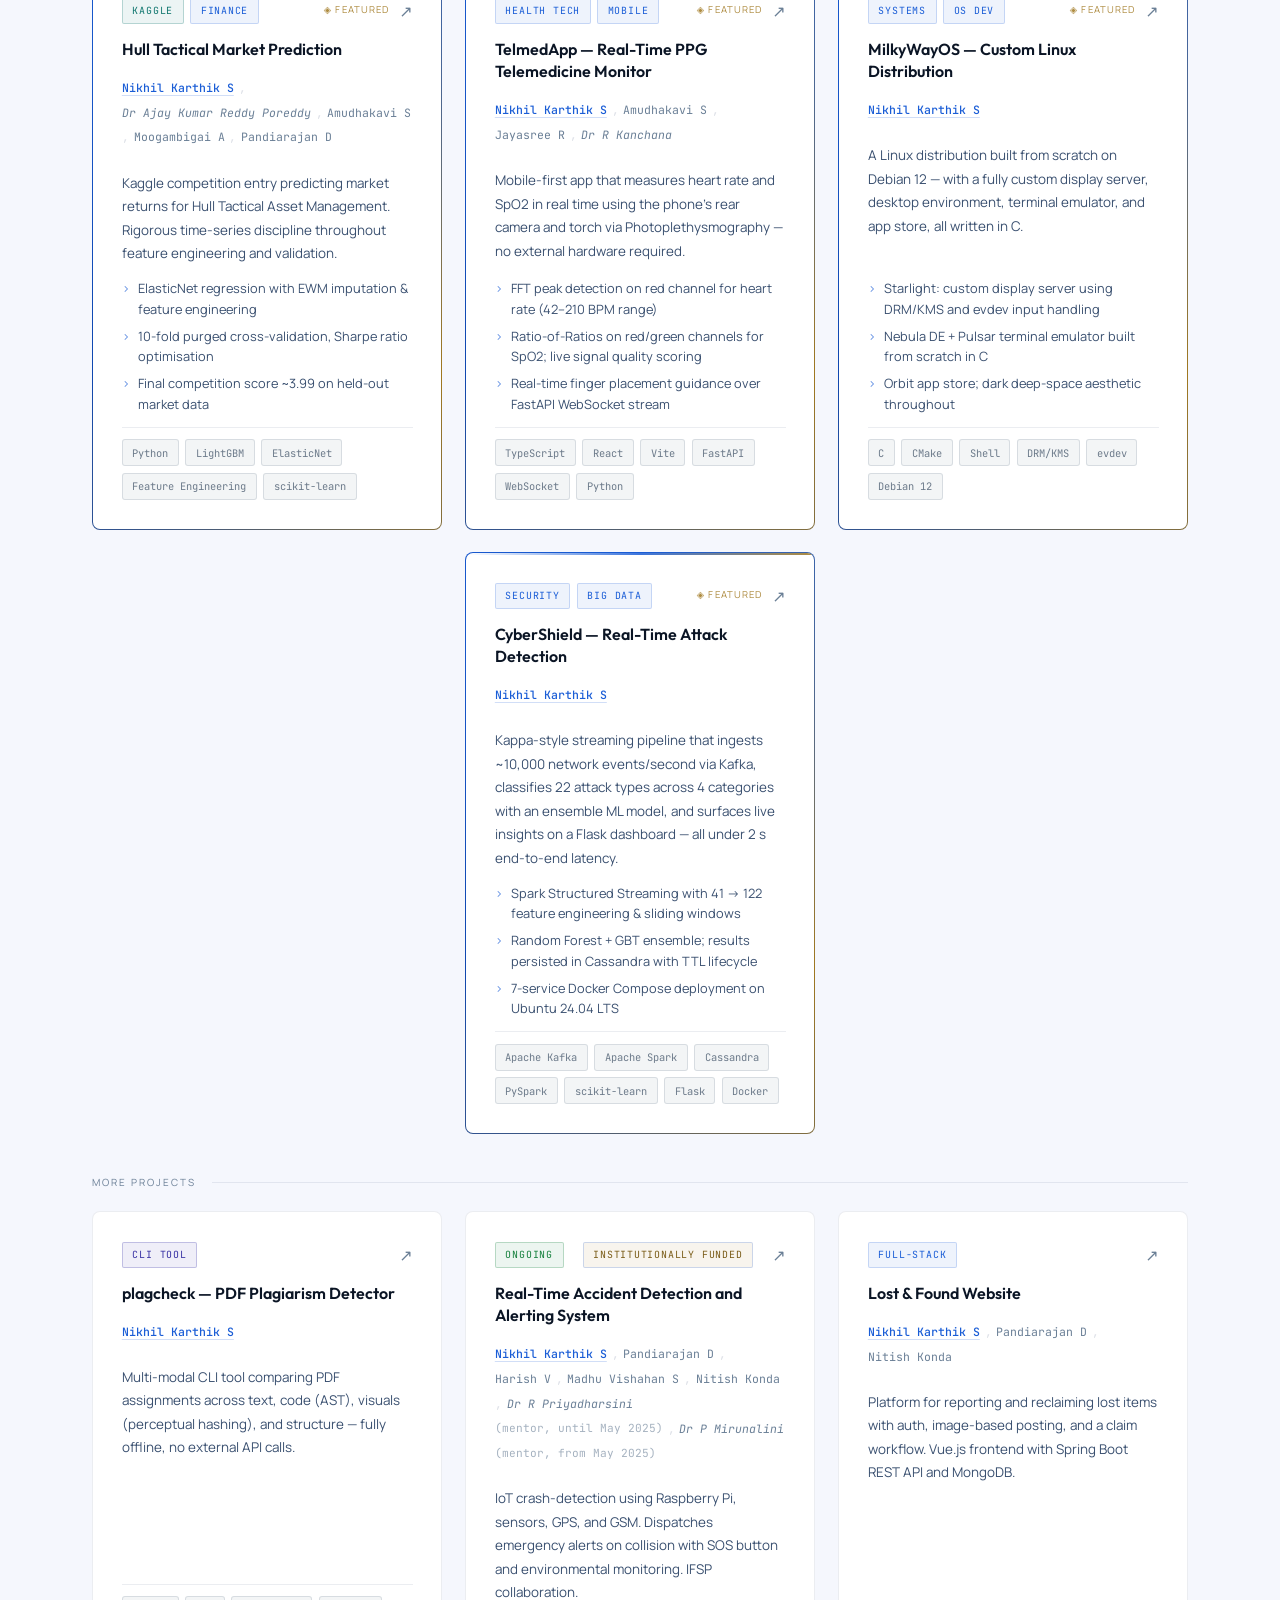
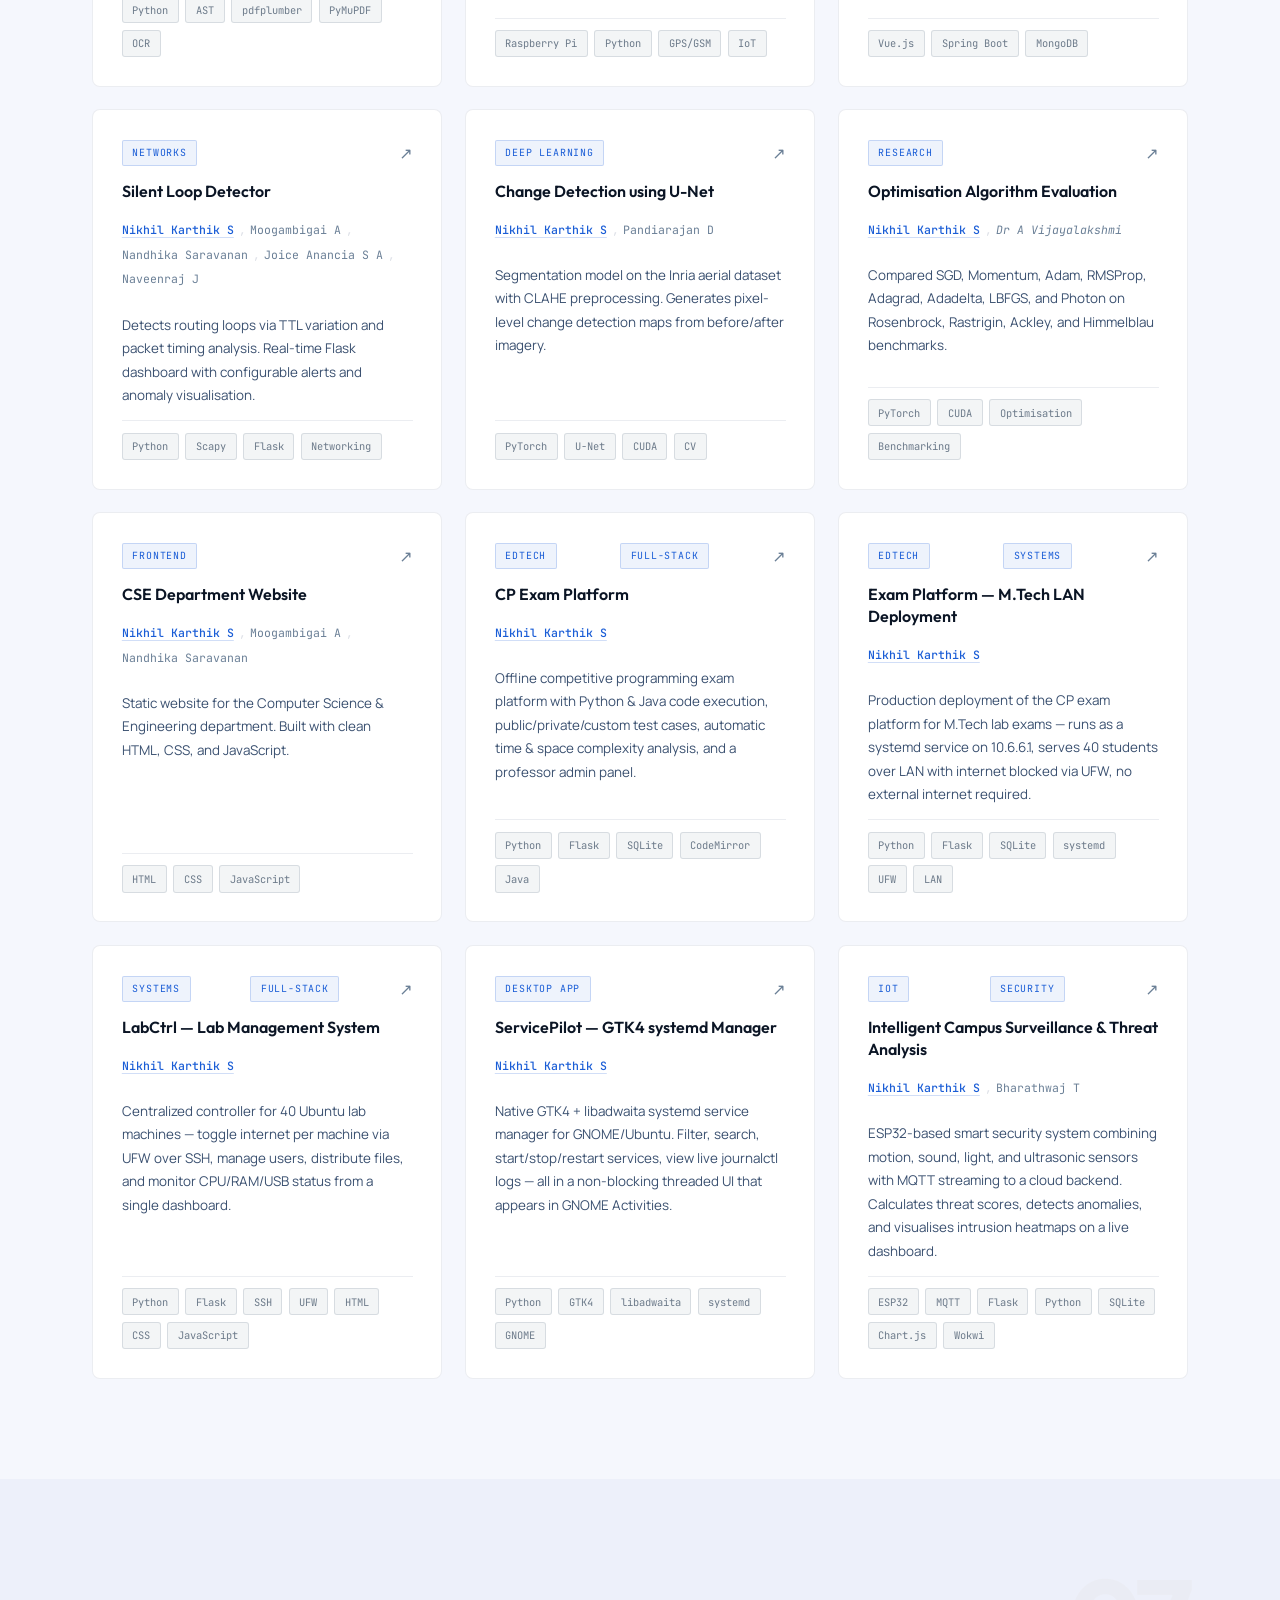
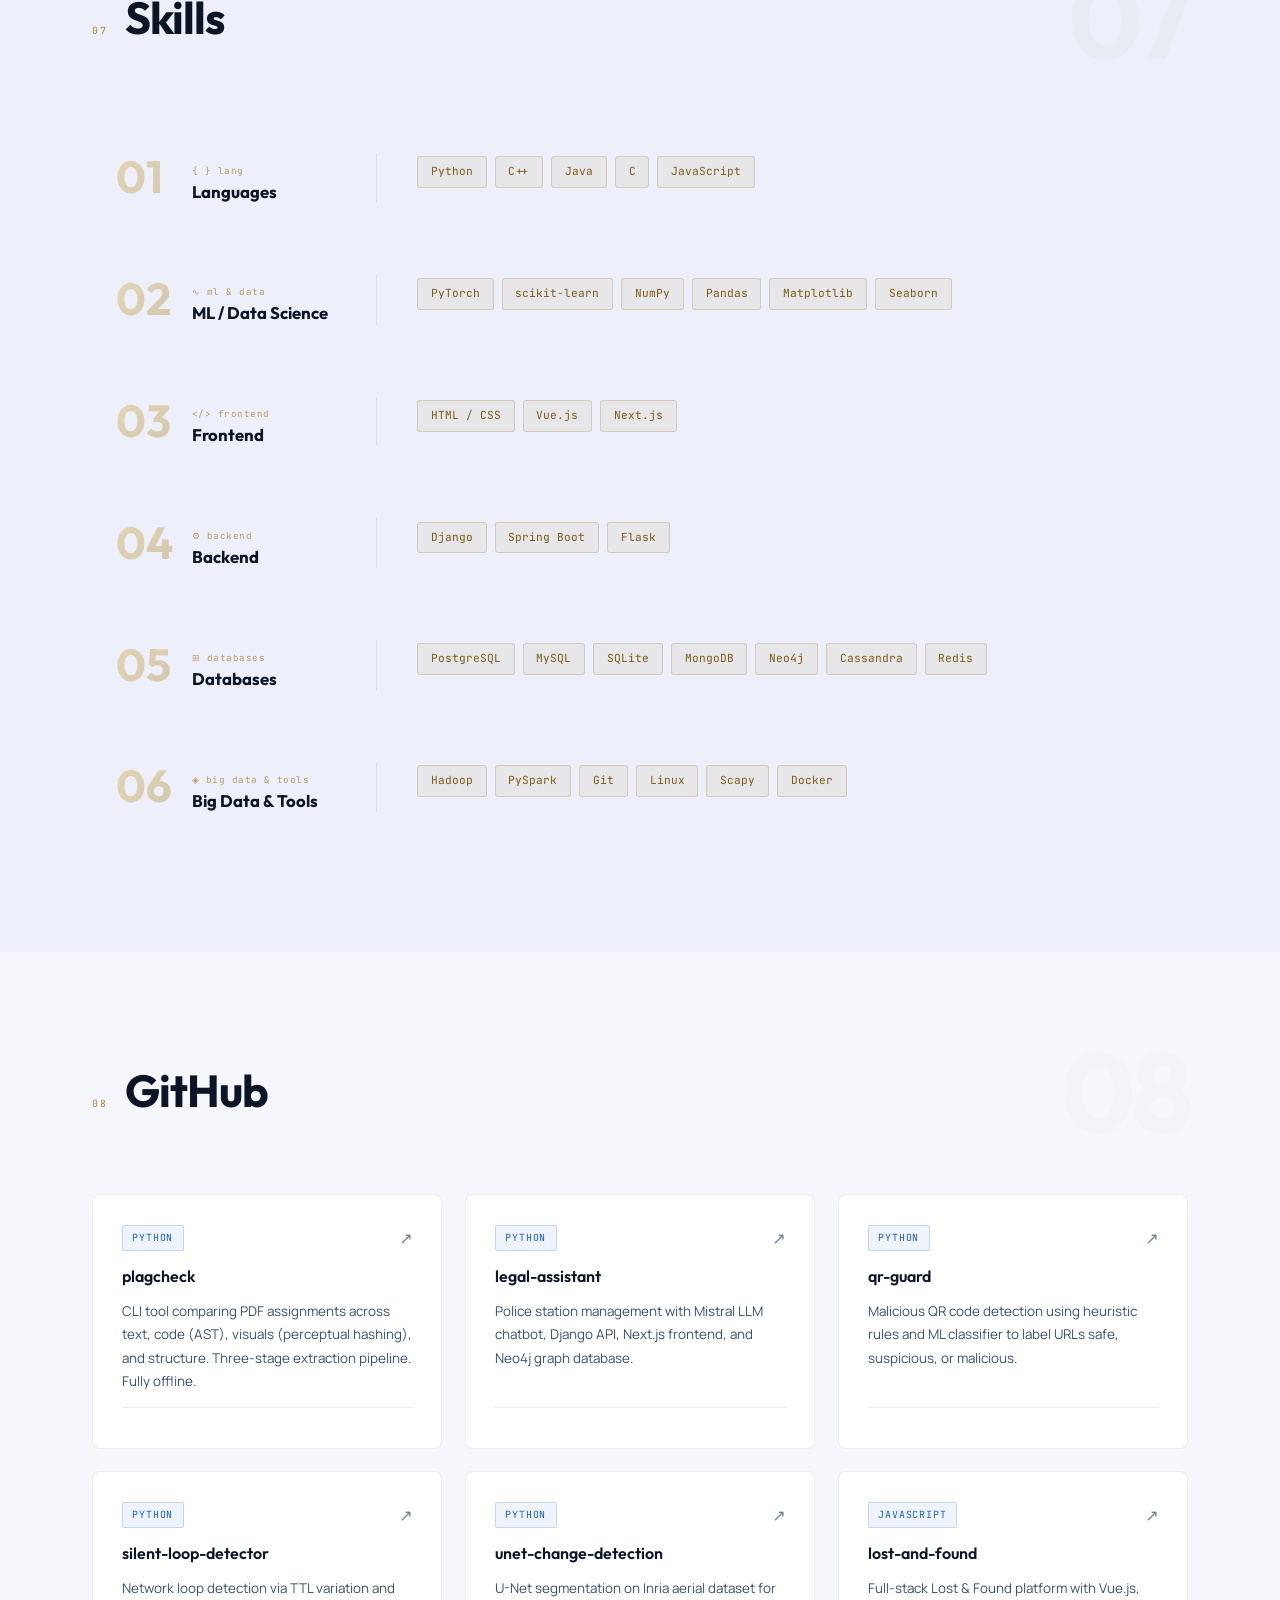
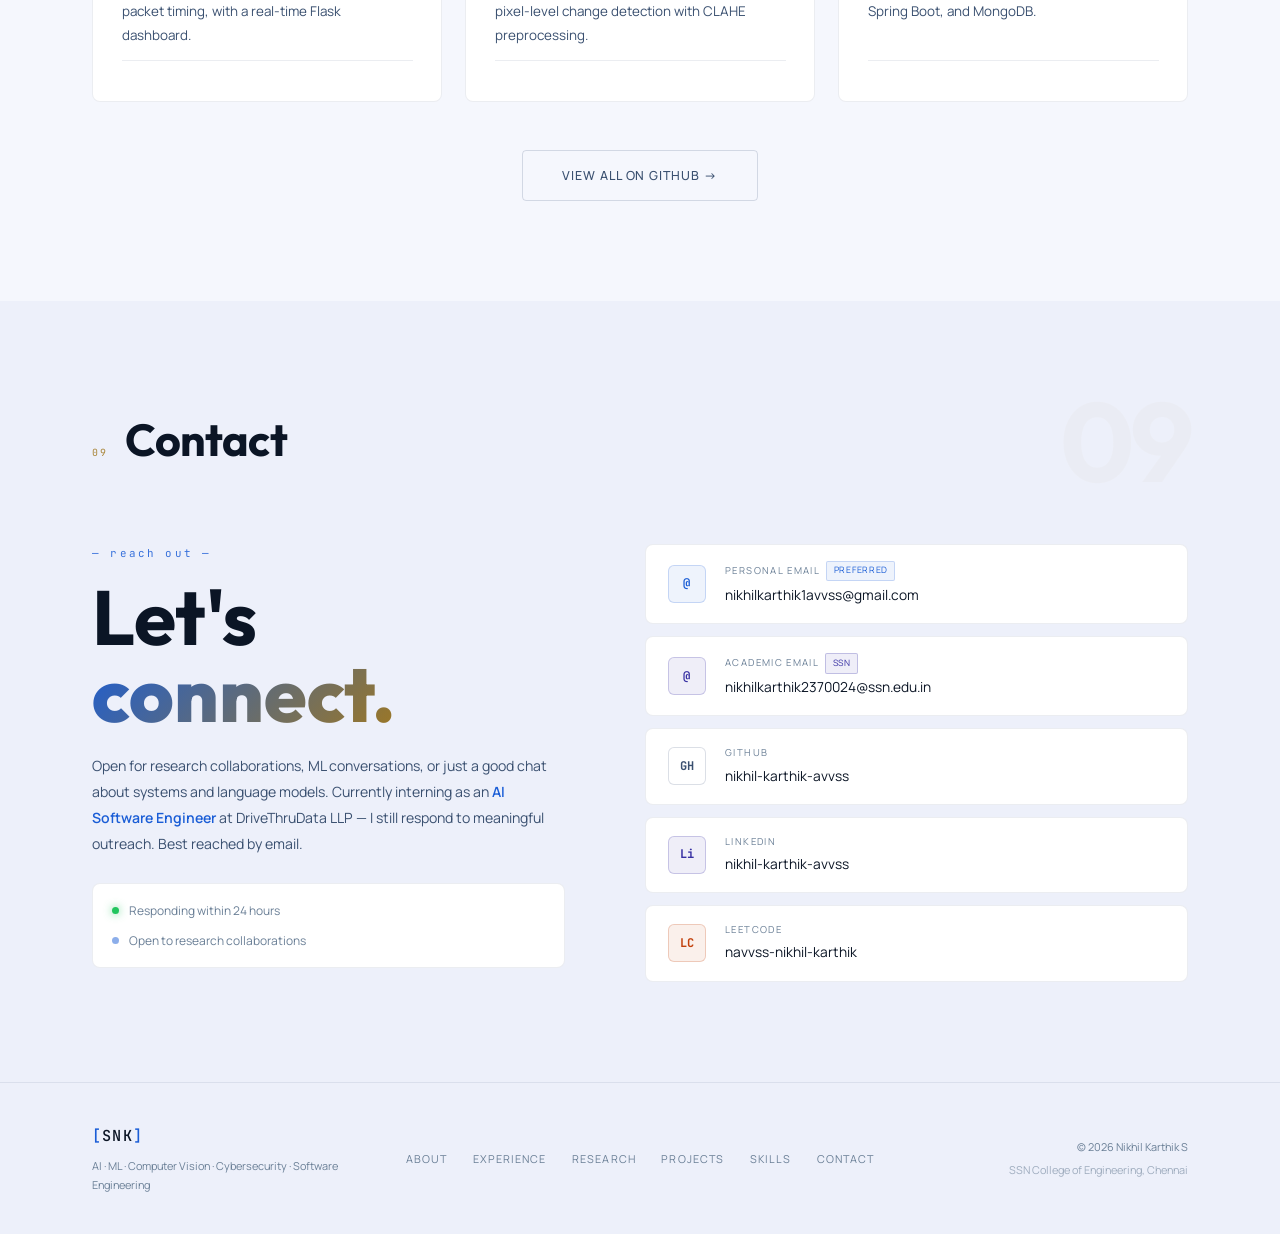
==== commit 95fb328e: "Results: update CGPA to 8.63 after 6th semester (GPA 9.087) - CGPA 8.532 → 8.63 (till 6th semester) " ====
--- a/index.html
+++ b/index.html
@@ -263,7 +263,7 @@
           <div class="edu-dot edu-dot-pulse"></div>
           <div class="edu-line"></div>
         </div>
-        <div class="edu-body edu-flip-card" tabindex="0" aria-label="M.Tech CGPA card — focus or hover to see the semester GPA trend">
+        <div class="edu-body edu-flip-card" tabindex="0" aria-label="M.Tech CGPA card — focus or hover to see the semester GPA trend up to S6">
           <div class="edu-flip-inner">
 
             <!-- FRONT -->
@@ -276,8 +276,8 @@
               <h3 class="edu-degree">M.Tech (Integrated) Computer Science &amp; Engineering</h3>
               <div class="edu-inst">Sri Sivasubramaniya Nadar College of Engineering, Chennai</div>
               <div class="edu-detail">
-                <span class="edu-stat"><span class="edu-stat-val">8.532</span><span class="edu-stat-lbl">CGPA</span></span>
-                <span class="edu-stat-note">till 5th semester</span>
+                <span class="edu-stat"><span class="edu-stat-val">8.63</span><span class="edu-stat-lbl">CGPA</span></span>
+                <span class="edu-stat-note">till 6th semester</span>
               </div>
               <div class="edu-progress">
                 <div class="edu-prog-track">
@@ -295,19 +295,20 @@
             <div class="edu-flip-back">
               <div class="esp-header">
                 <span class="esp-title">Semester GPA Trend</span>
-                <span class="esp-cgpa">CGPA &nbsp;8.532</span>
+                <span class="esp-cgpa">CGPA &nbsp;8.63</span>
               </div>
               <div class="esp-bars">
                 <div class="esp-bar" style="--bar-h:60%;--bar-delay:0.55s"><span class="esp-tip">8.600</span></div>
                 <div class="esp-bar esp-dip" style="--bar-h:20%;--bar-delay:0.62s"><span class="esp-tip">8.200</span></div>
                 <div class="esp-bar" style="--bar-h:55%;--bar-delay:0.69s"><span class="esp-tip">8.548</span></div>
                 <div class="esp-bar" style="--bar-h:48%;--bar-delay:0.76s"><span class="esp-tip">8.478</span></div>
-                <div class="esp-bar esp-peak" style="--bar-h:79%;--bar-delay:0.83s"><span class="esp-tip">8.792</span></div>
+                <div class="esp-bar" style="--bar-h:79%;--bar-delay:0.83s"><span class="esp-tip">8.792</span></div>
+                <div class="esp-bar esp-peak" style="--bar-h:100%;--bar-delay:0.90s"><span class="esp-tip">9.087</span></div>
               </div>
               <div class="esp-labels">
-                <span>S1</span><span>S2</span><span>S3</span><span>S4</span><span>S5</span>
-              </div>
-              <p class="esp-note">Scale 8.0 – 9.0 &nbsp;·&nbsp; S5 is personal best</p>
+                <span>S1</span><span>S2</span><span>S3</span><span>S4</span><span>S5</span><span>S6</span>
+              </div>
+              <p class="esp-note">Scale 8.0 – 9.0+ &nbsp;·&nbsp; S6 is personal best</p>
             </div>
 
           </div>
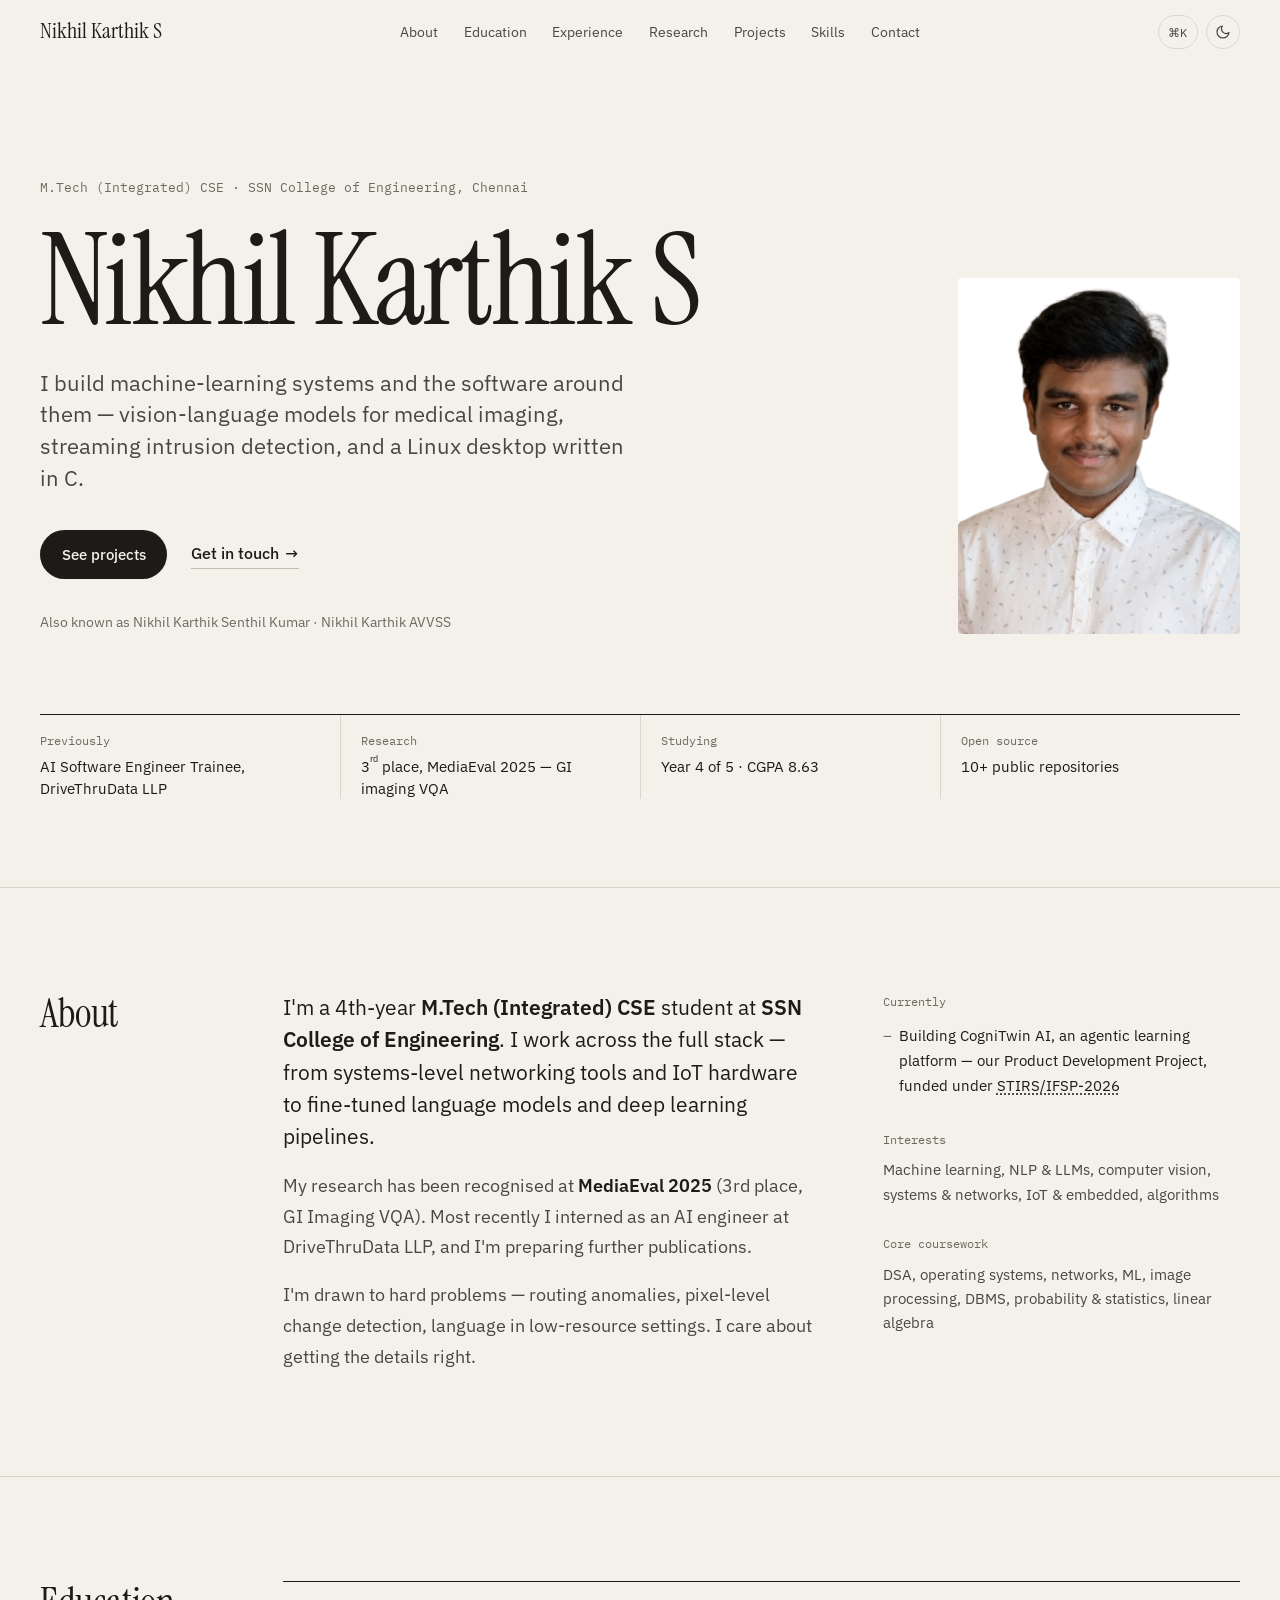
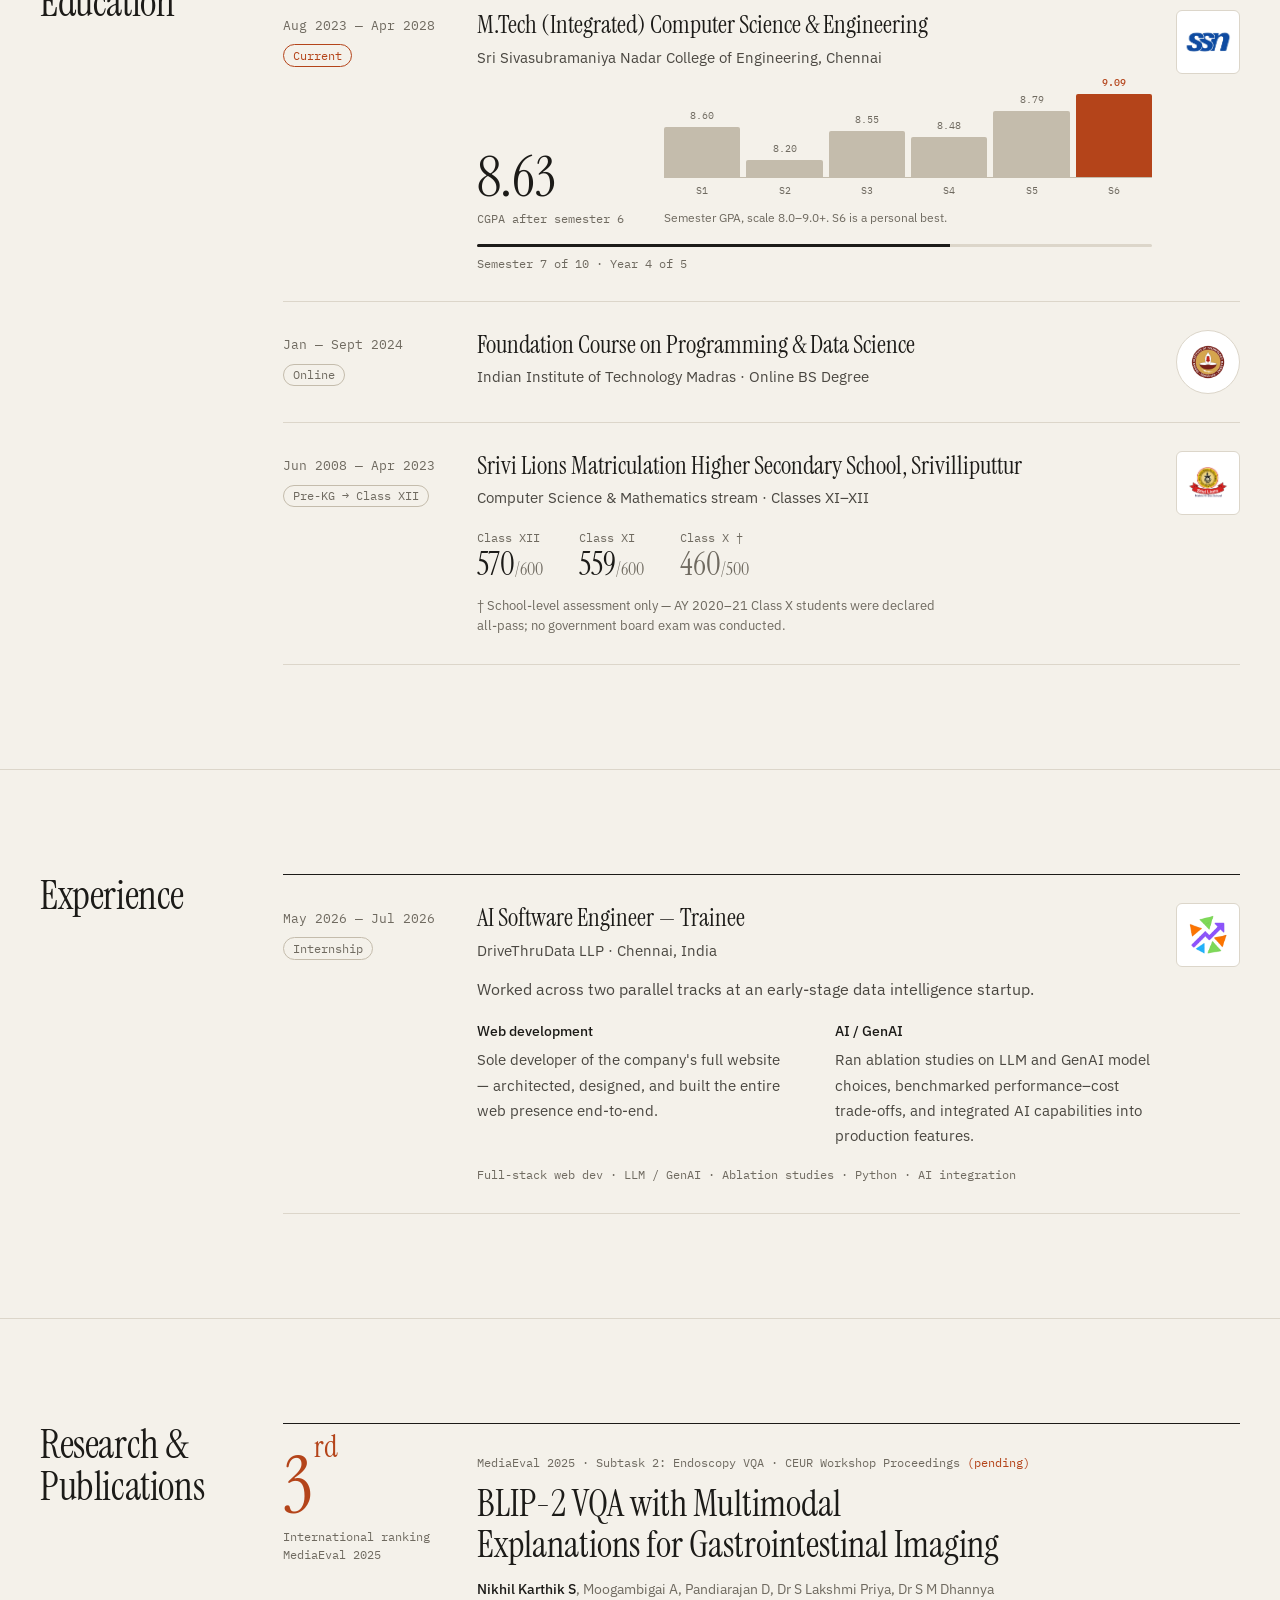
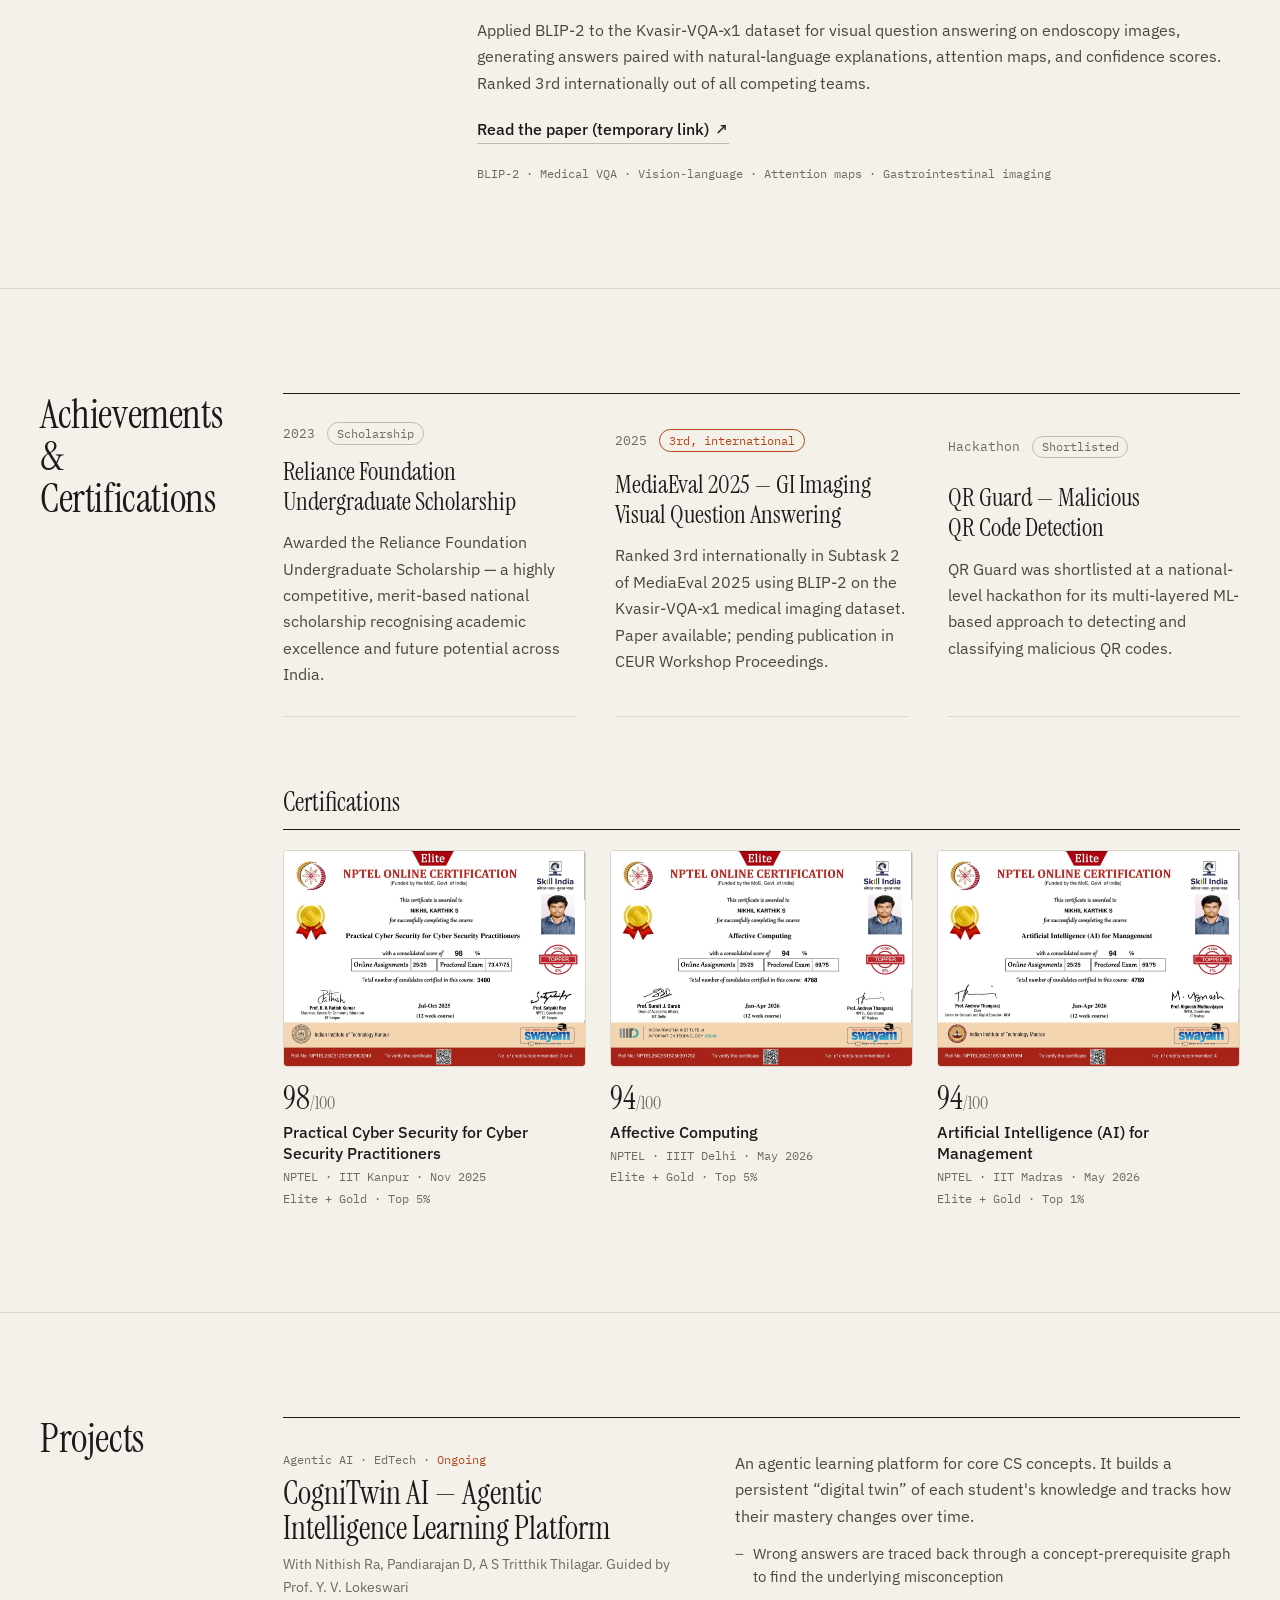
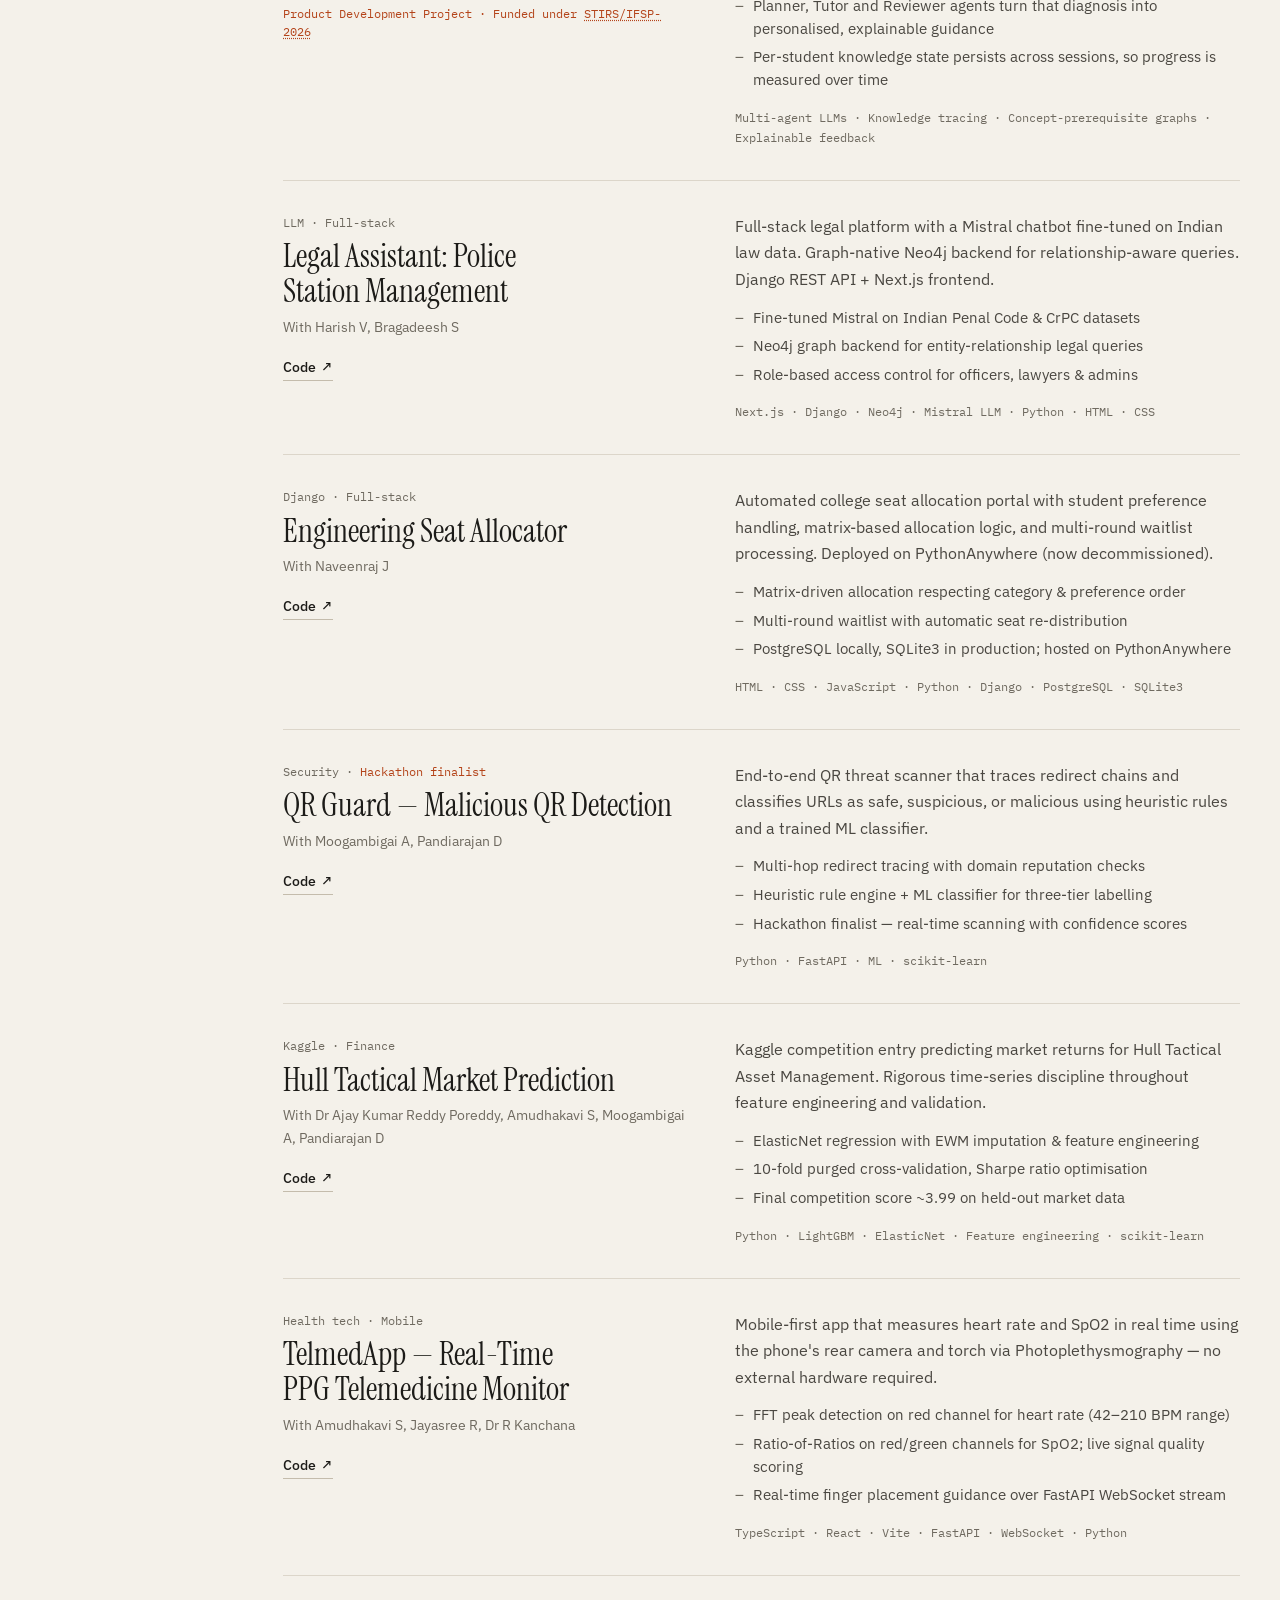
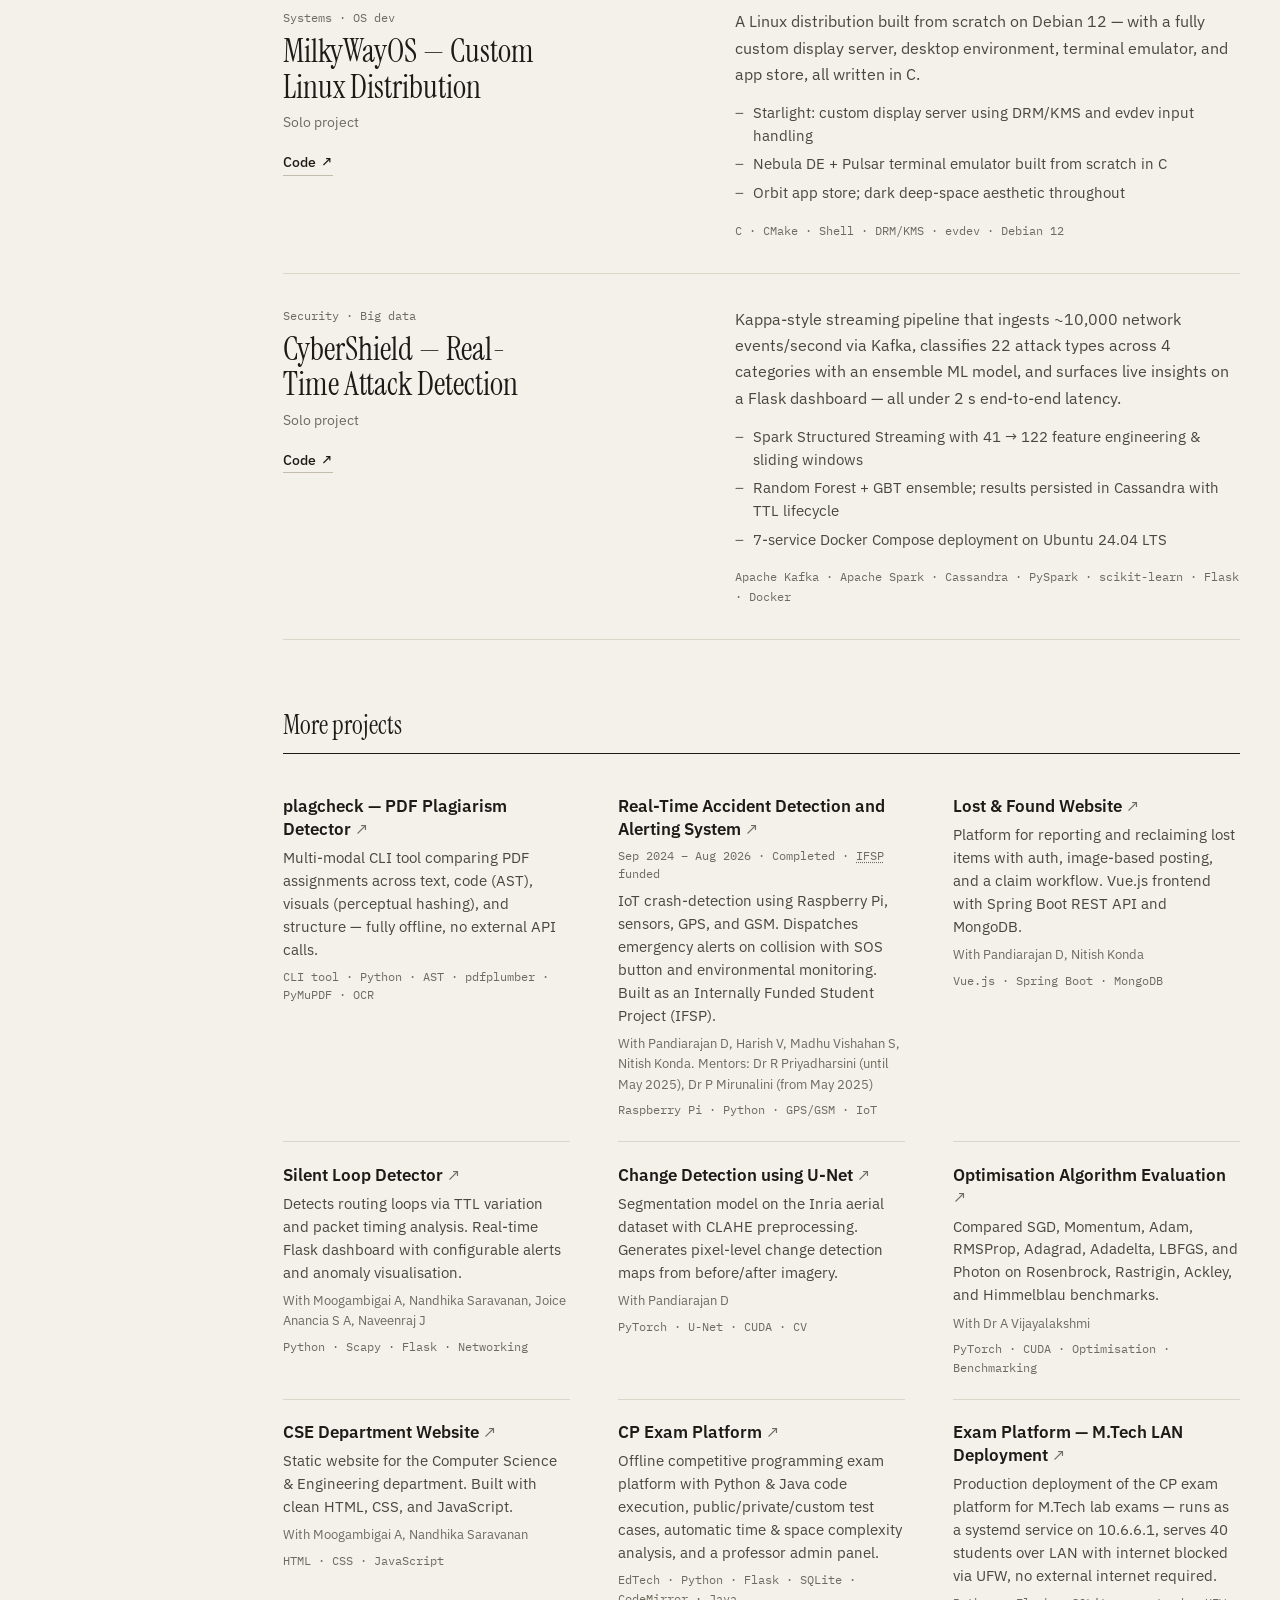
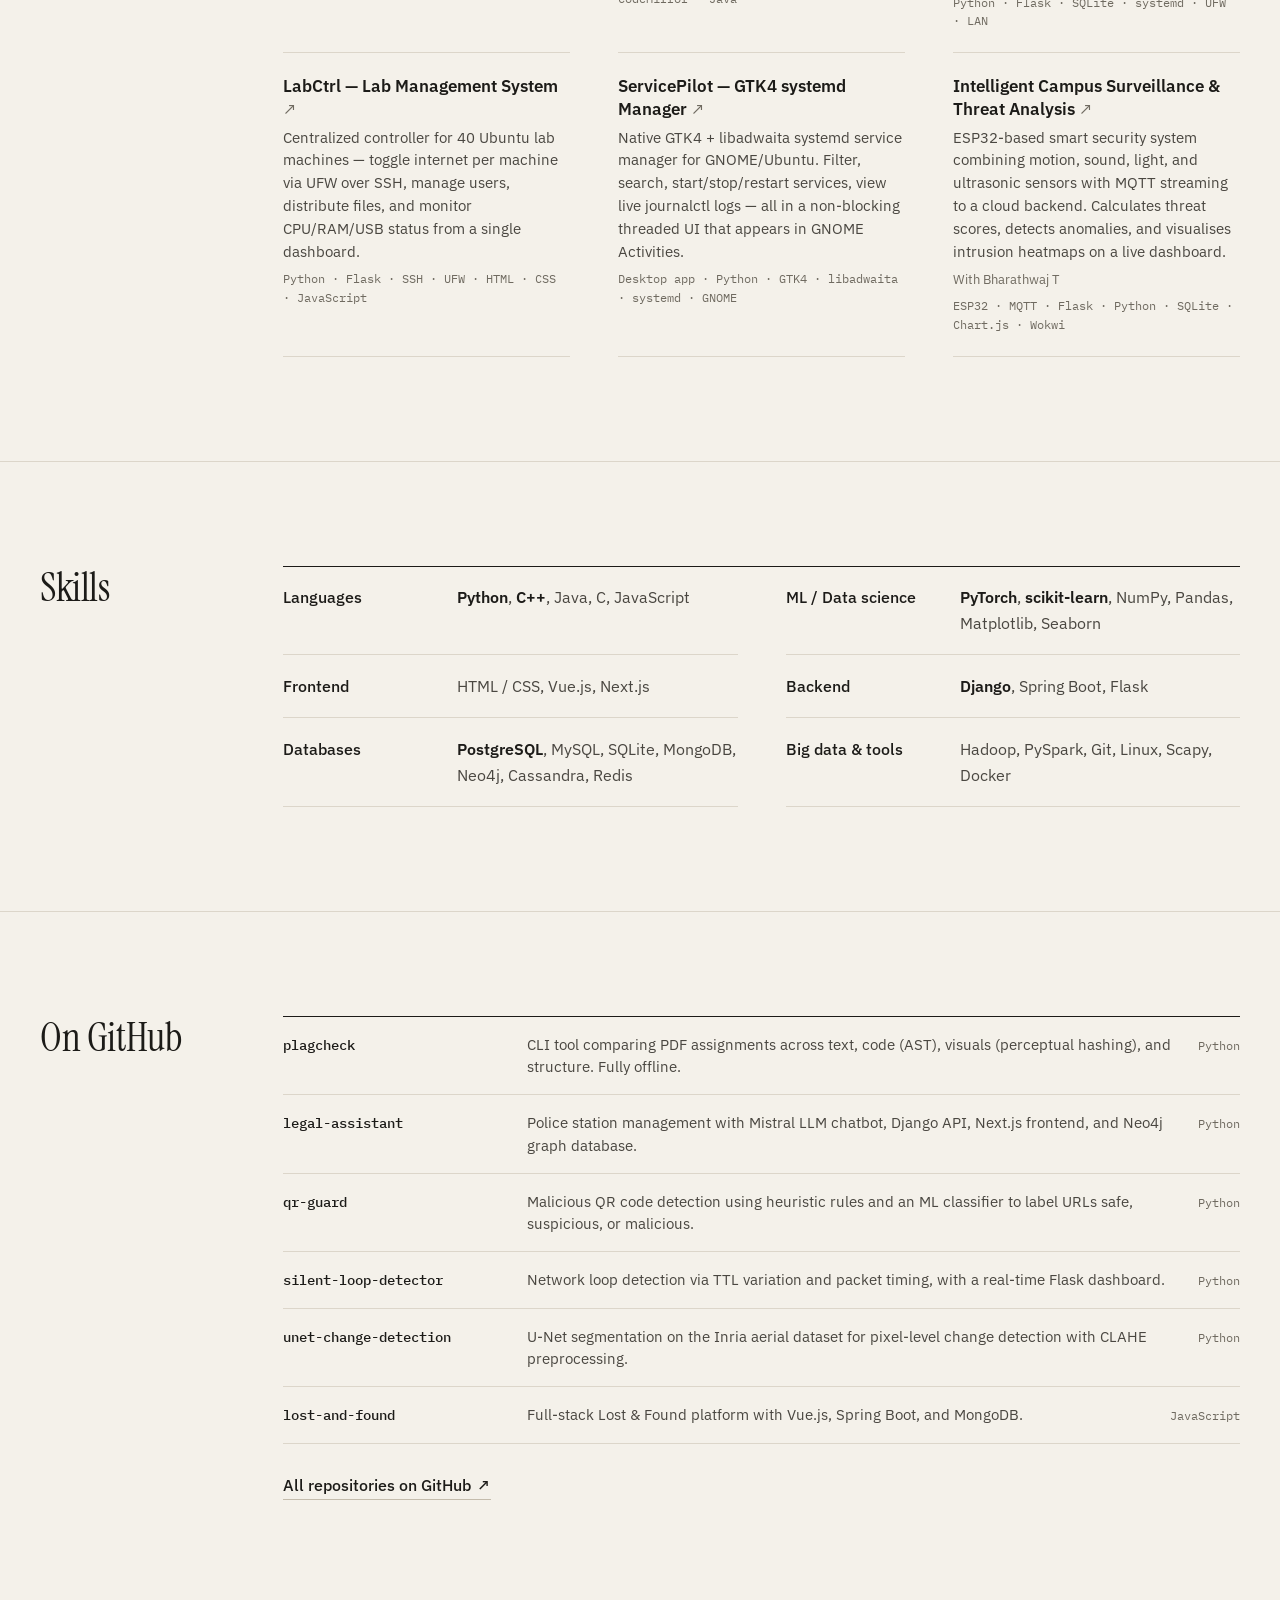
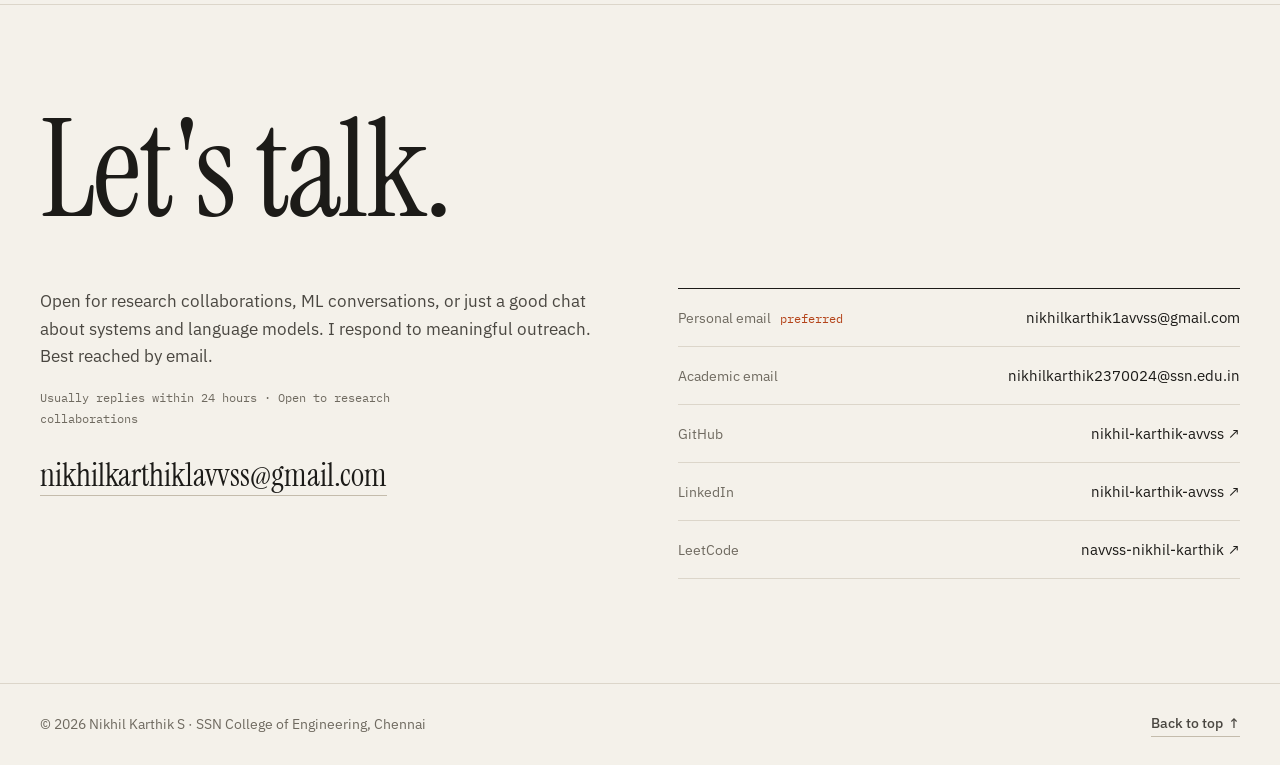
==== commit b03a2233: "Redesign portfolio with editorial layout and update content - Replace glow/gradient styling with a t" ====
--- a/index.html
+++ b/index.html
@@ -4,7 +4,7 @@
   <meta charset="UTF-8" />
   <meta name="viewport" content="width=device-width, initial-scale=1.0" />
   <title>Nikhil Karthik S — AI Engineer & ML Researcher | SSN College of Engineering</title>
-  <meta name="description" content="Official portfolio of Nikhil Karthik S (also known as Nikhil Karthik, Nikhil Karthik AVVSS, Nikhil Karthik Senthil Kumar). M.Tech CSE at SSN College of Engineering, Chennai. AI Engineer at DriveThruData LLP. 3rd place MediaEval 2025." />
+  <meta name="description" content="Official portfolio of Nikhil Karthik S (also known as Nikhil Karthik, Nikhil Karthik AVVSS, Nikhil Karthik Senthil Kumar). M.Tech CSE at SSN College of Engineering, Chennai. Former AI Engineer intern at DriveThruData LLP. 3rd place MediaEval 2025." />
   <meta name="keywords" content="Nikhil Karthik, Nikhil Karthik S, Nikhil Karthik AVVSS, Nikhil Karthik Senthil Kumar, SSN College of Engineering, AI Engineer, Machine Learning, NLP, Computer Vision, BLIP-2, MediaEval, DriveThruData, Chennai, portfolio" />
   <meta name="author" content="Nikhil Karthik S" />
   <meta name="robots" content="index, follow" />
@@ -15,7 +15,7 @@
   <meta property="og:type" content="website" />
   <meta property="og:url" content="https://nikhilkarthik.me/" />
   <meta property="og:title" content="Nikhil Karthik S — AI Engineer & ML Researcher" />
-  <meta property="og:description" content="Official portfolio of Nikhil Karthik S (Nikhil Karthik AVVSS / Nikhil Karthik Senthil Kumar). M.Tech CSE at SSN College of Engineering. AI Engineer at DriveThruData LLP. 3rd place MediaEval 2025." />
+  <meta property="og:description" content="Official portfolio of Nikhil Karthik S (Nikhil Karthik AVVSS / Nikhil Karthik Senthil Kumar). M.Tech CSE at SSN College of Engineering. Former AI Engineer intern at DriveThruData LLP. 3rd place MediaEval 2025." />
   <meta property="og:image" content="https://nikhilkarthik.me/nikhil.png" />
   <meta property="og:image:alt" content="Nikhil Karthik S" />
   <meta property="og:site_name" content="Nikhil Karthik S — Portfolio" />
@@ -24,7 +24,7 @@
   <!-- Twitter Card -->
   <meta name="twitter:card" content="summary_large_image" />
   <meta name="twitter:title" content="Nikhil Karthik S — AI Engineer & ML Researcher" />
-  <meta name="twitter:description" content="Official portfolio of Nikhil Karthik S (Nikhil Karthik AVVSS / Nikhil Karthik Senthil Kumar). M.Tech CSE at SSN College of Engineering. AI Engineer at DriveThruData LLP." />
+  <meta name="twitter:description" content="Official portfolio of Nikhil Karthik S (Nikhil Karthik AVVSS / Nikhil Karthik Senthil Kumar). M.Tech CSE at SSN College of Engineering. Former AI Engineer intern at DriveThruData LLP." />
   <meta name="twitter:image" content="https://nikhilkarthik.me/nikhil.png" />
 
   <!-- JSON-LD Structured Data -->
@@ -41,8 +41,7 @@
     ],
     "url": "https://nikhilkarthik.me/",
     "image": "https://nikhilkarthik.me/nikhil.png",
-    "jobTitle": "AI Software Engineer Trainee",
-    "worksFor": { "@type": "Organization", "name": "DriveThruData LLP" },
+    "jobTitle": "M.Tech CSE Student",
     "alumniOf": { "@type": "EducationalOrganization", "name": "SSN College of Engineering" },
     "sameAs": [
       "https://github.com/nikhil-karthik-avvss",
@@ -55,17 +54,18 @@
   </script>
   <script>
     (function(){
-      var s = localStorage.getItem('theme');
-      var t = s || (window.matchMedia('(prefers-color-scheme: light)').matches ? 'light' : 'dark');
+      var s = null;
+      try { s = localStorage.getItem('theme'); } catch (e) {}
+      var t = s || (window.matchMedia('(prefers-color-scheme: dark)').matches ? 'dark' : 'light');
       document.documentElement.setAttribute('data-theme', t);
     })();
   </script>
-  <meta name="color-scheme" content="dark light" />
-  <meta name="theme-color" content="#060A12" media="(prefers-color-scheme: dark)" />
-  <meta name="theme-color" content="#F5F7FD" media="(prefers-color-scheme: light)" />
+  <meta name="color-scheme" content="light dark" />
+  <meta name="theme-color" content="#F4F1EA" media="(prefers-color-scheme: light)" />
+  <meta name="theme-color" content="#131210" media="(prefers-color-scheme: dark)" />
   <link rel="preconnect" href="https://fonts.googleapis.com" />
   <link rel="preconnect" href="https://fonts.gstatic.com" crossorigin />
-  <link href="https://fonts.googleapis.com/css2?family=Outfit:wght@300;400;500;600;700;800&family=Manrope:wght@300;400;500;600;700;800&family=JetBrains+Mono:ital,wght@0,300;0,400;0,500;1,300&display=swap" rel="stylesheet" />
+  <link href="https://fonts.googleapis.com/css2?family=Instrument+Serif:ital@0;1&family=IBM+Plex+Sans:wght@400;500;600&family=IBM+Plex+Mono:wght@400;500&display=swap" rel="stylesheet" />
   <link rel="preload" as="image" href="nikhil.png" fetchpriority="high" />
   <link rel="icon" type="image/svg+xml" href="favicon.svg" />
   <link rel="stylesheet" href="styles.css" />
@@ -73,1045 +73,638 @@
 <body>
 
 <a class="skip-link" href="#main">Skip to content</a>
-<div class="scroll-progress" id="scroll-progress" aria-hidden="true"></div>
-<div class="noise-overlay" aria-hidden="true"></div>
 
 <!-- NAV -->
 <header id="navbar">
-  <div class="nav-inner">
-    <a href="#hero" class="nav-brand">
-      <span class="bracket">[</span>NK<span class="bracket">]</span>
-    </a>
-    <nav class="nav-links" id="nav-links">
-      <div class="nav-pill" id="nav-pill"></div>
-      <a href="#about" data-text="About">About</a>
-      <a href="#education" data-text="Education">Education</a>
-      <a href="#experience" data-text="Experience">Experience</a>
-      <a href="#research" data-text="Research">Research</a>
-      <a href="#achievements" data-text="Achievements">Achievements</a>
-      <a href="#projects" data-text="Projects">Projects</a>
-      <a href="#skills" data-text="Skills">Skills</a>
-      <a href="#github-section" data-text="GitHub">GitHub</a>
-      <a href="#contact" data-text="Contact">Contact</a>
-    </nav>
-    <button class="cmd-hint-btn" id="cmd-hint-btn" aria-label="Open command palette (Ctrl+K)"><kbd>⌘K</kbd></button>
-    <button class="theme-toggle" id="theme-toggle" aria-label="Toggle theme">
-      <svg class="icon-sun" width="15" height="15" viewBox="0 0 24 24" fill="none" stroke="currentColor" stroke-width="2.5" stroke-linecap="round" stroke-linejoin="round"><circle cx="12" cy="12" r="4"/><path d="M12 2v2M12 20v2M4.93 4.93l1.41 1.41M17.66 17.66l1.41 1.41M2 12h2M20 12h2M6.34 17.66l-1.41 1.41M19.07 4.93l-1.41 1.41"/></svg>
-      <svg class="icon-moon" width="15" height="15" viewBox="0 0 24 24" fill="none" stroke="currentColor" stroke-width="2.5" stroke-linecap="round" stroke-linejoin="round"><path d="M21 12.79A9 9 0 1 1 11.21 3 7 7 0 0 0 21 12.79z"/></svg>
-    </button>
-    <button class="nav-toggle" id="nav-toggle" aria-label="Open navigation menu" aria-expanded="false" aria-controls="mobile-menu">&#9776;</button>
-  </div>
-  <div class="mobile-menu" id="mobile-menu">
-    <a href="#about">About</a><a href="#education">Education</a><a href="#experience">Experience</a><a href="#research">Research</a><a href="#achievements">Achievements</a>
-    <a href="#projects">Projects</a><a href="#skills">Skills</a>
-    <a href="#github-section">GitHub</a><a href="#contact">Contact</a>
-  </div>
-</header>
-
-<main id="main">
-
-<!-- HERO -->
-<section id="hero" class="hero">
-  <div class="hero-bg-grid" aria-hidden="true"></div>
-  <div class="hero-glow hero-glow-1" aria-hidden="true"></div>
-  <div class="hero-glow hero-glow-2" aria-hidden="true"></div>
-  <div class="hero-aurora" aria-hidden="true"></div>
-  <div class="hero-content">
-    <div class="hero-text">
-      <div class="hero-eyebrow">
-        <span class="ey-prompt">&gt;_</span>
-        <span class="ey-text">M.Tech CSE &nbsp;·&nbsp; SSN College of Engineering, Chennai</span>
-        <span class="ey-cursor"></span>
-      </div>
-      <h1 class="hero-name">
-        <span class="hn-1">Nikhil</span>
-        <span class="hn-2">Karthik<em> S</em></span>
-      </h1>
-      <div class="hero-aka">
-        <span class="aka-label">a.k.a.</span>
-        <span class="aka-name">Nikhil Karthik Senthil Kumar</span>
-        <span class="aka-sep">·</span>
-        <span class="aka-name">Nikhil Karthik AVVSS</span>
-      </div>
-      <div class="hero-roles">
-        <span class="hr-prompt">&gt;&nbsp;</span><span id="hero-typed" class="hr-typed"></span><span class="hr-typed-cursor"></span>
-      </div>
-      <p class="hero-sub">
-        Engineering intelligent solutions across
-        <span class="cy">AI</span>, <span class="cy">Machine Learning</span>,
-        <span class="cy">Computer Vision</span>, <span class="cy">Cybersecurity</span>,
-        and <span class="cy">Software Engineering</span>.
-      </p>
-      <div class="hero-cta">
-        <a href="#projects" class="btn-prime">View Projects</a>
-        <a href="#research" class="btn-outline">Research</a>
-        <a href="#contact" class="btn-outline">Contact</a>
-      </div>
-      <div class="hero-status">
-        <span class="status-dot"></span>
-        <span>AI Software Engineer Trainee &nbsp;·&nbsp; DriveThruData LLP, Chennai</span>
-      </div>
-      <div class="hero-stats">
-        <div class="hs-item">
-          <span class="hs-val" id="gh-repos">—</span>
-          <span class="hs-lbl">Repos</span>
-        </div>
-        <div class="hs-sep"></div>
-        <div class="hs-item">
-          <span class="hs-val" data-count="1">0</span>
-          <span class="hs-lbl">Publications</span>
-        </div>
-        <div class="hs-sep"></div>
-        <div class="hs-item">
-          <span class="hs-val hs-val-gold">3<sup>rd</sup></span>
-          <span class="hs-lbl">MediaEval '25</span>
-        </div>
-      </div>
-    </div>
-    <div class="hero-photo-wrap">
-      <img src="nikhil.png" alt="Nikhil Karthik S" class="hero-photo" width="280" height="280" fetchpriority="high" />
-    </div>
-  </div>
-  <div class="hero-scroll" aria-hidden="true">
-    <div class="hs-track"><div class="hs-thumb"></div></div>
-    <span>scroll</span>
-  </div>
-</section>
-
-<!-- ABOUT -->
-<section id="about" class="sec">
-  <div class="sec-wrap">
-    <div class="sec-head" data-num="01">
-      <span class="sec-num">01</span>
-      <h2 class="sec-title">About</h2>
-    </div>
-    <div class="about-grid">
-      <div class="about-text">
-        <p>I'm a 4th-year <strong>M.Tech (Integrated) CSE</strong> student at <strong>SSN College of Engineering</strong>. I work across the full stack — from systems-level networking tools and IoT hardware to fine-tuned language models and deep learning pipelines.</p>
-        <p>My research has been recognised at <strong>MediaEval 2025</strong> (3rd place, GI Imaging VQA). I'm currently interning as an AI engineer while preparing further publications.</p>
-        <p>I'm drawn to hard problems — routing anomalies, pixel-level change detection, language in low-resource settings. I care about getting the details right.</p>
-      </div>
-      <div class="about-side">
-        <div class="currently-card">
-          <div class="curr-header">
-            <span class="curr-prompt">&gt;_</span>
-            <span class="curr-title">currently</span>
-            <span class="curr-blink"></span>
-          </div>
-          <div class="curr-items">
-            <div class="curr-item">
-              <span class="curr-tag interning">interning</span>
-              <span>AI Software Engineer Trainee @ DriveThruData LLP</span>
-            </div>
-<div class="curr-item">
-              <span class="curr-tag building">building</span>
-              <span>Real-Time Accident Detection System</span>
-            </div>
-          </div>
-        </div>
-        <div class="interest-grid">
-          <div class="int-item">
-            <svg class="int-icon" viewBox="0 0 24 24" fill="none" stroke="currentColor" stroke-width="1.8" stroke-linecap="round" stroke-linejoin="round"><polygon points="13 2 3 14 12 14 11 22 21 10 12 10 13 2"/></svg>
-            Machine Learning
-          </div>
-          <div class="int-item">
-            <svg class="int-icon" viewBox="0 0 24 24" fill="none" stroke="currentColor" stroke-width="1.8" stroke-linecap="round" stroke-linejoin="round"><path d="M9.5 2A2.5 2.5 0 0 1 12 4.5v15a2.5 2.5 0 0 1-4.96-.46 2.5 2.5 0 0 1-2.96-3.08 3 3 0 0 1-.34-5.58 2.5 2.5 0 0 1 1.32-4.24 2.5 2.5 0 0 1 1.98-3A2.5 2.5 0 0 1 9.5 2z"/><path d="M14.5 2A2.5 2.5 0 0 0 12 4.5v15a2.5 2.5 0 0 0 4.96-.46 2.5 2.5 0 0 0 2.96-3.08 3 3 0 0 0 .34-5.58 2.5 2.5 0 0 0-1.32-4.24 2.5 2.5 0 0 0-1.98-3A2.5 2.5 0 0 0 14.5 2z"/></svg>
-            NLP &amp; LLMs
-          </div>
-          <div class="int-item">
-            <svg class="int-icon" viewBox="0 0 24 24" fill="none" stroke="currentColor" stroke-width="1.8" stroke-linecap="round" stroke-linejoin="round"><path d="M2 12s3-7 10-7 10 7 10 7-3 7-10 7-10-7-10-7z"/><circle cx="12" cy="12" r="3"/></svg>
-            Computer Vision
-          </div>
-          <div class="int-item">
-            <svg class="int-icon" viewBox="0 0 24 24" fill="none" stroke="currentColor" stroke-width="1.8" stroke-linecap="round" stroke-linejoin="round"><rect x="16" y="16" width="6" height="6" rx="1"/><rect x="2" y="16" width="6" height="6" rx="1"/><rect x="9" y="2" width="6" height="6" rx="1"/><path d="M5 16v-3a1 1 0 0 1 1-1h12a1 1 0 0 1 1 1v3"/><path d="M12 12V8"/></svg>
-            Systems &amp; Networks
-          </div>
-          <div class="int-item">
-            <svg class="int-icon" viewBox="0 0 24 24" fill="none" stroke="currentColor" stroke-width="1.8" stroke-linecap="round" stroke-linejoin="round"><rect x="4" y="4" width="16" height="16" rx="2"/><rect x="9" y="9" width="6" height="6"/><line x1="9" y1="1" x2="9" y2="4"/><line x1="15" y1="1" x2="15" y2="4"/><line x1="9" y1="20" x2="9" y2="23"/><line x1="15" y1="20" x2="15" y2="23"/><line x1="20" y1="9" x2="23" y2="9"/><line x1="20" y1="14" x2="23" y2="14"/><line x1="1" y1="9" x2="4" y2="9"/><line x1="1" y1="14" x2="4" y2="14"/></svg>
-            IoT &amp; Embedded
-          </div>
-          <div class="int-item">
-            <svg class="int-icon" viewBox="0 0 24 24" fill="none" stroke="currentColor" stroke-width="1.8" stroke-linecap="round" stroke-linejoin="round"><polyline points="16 18 22 12 16 6"/><polyline points="8 6 2 12 8 18"/></svg>
-            Algorithms
-          </div>
-        </div>
-        <div class="cw-box">
-          <div class="cw-label">Core Coursework</div>
-          <div class="cw-tags">
-            <span>DSA</span><span>OS</span><span>Networks</span>
-            <span>ML</span><span>Image Processing</span><span>DBMS</span>
-            <span>Prob &amp; Stats</span><span>Linear Algebra</span>
-          </div>
-        </div>
-      </div>
-    </div>
-  </div>
-</section>
-
-
-<!-- EDUCATION -->
-<section id="education" class="sec sec-dark">
-  <div class="sec-wrap">
-    <div class="sec-head" data-num="02">
-      <span class="sec-num">02</span>
-      <h2 class="sec-title">Education</h2>
-    </div>
-    <div class="edu-timeline">
-
-      <div class="edu-card edu-active reveal">
-        <div class="edu-left">
-          <div class="edu-dot edu-dot-pulse"></div>
-          <div class="edu-line"></div>
-        </div>
-        <div class="edu-body edu-flip-card" tabindex="0" aria-label="M.Tech CGPA card — focus or hover to see the semester GPA trend up to S6">
-          <div class="edu-flip-inner">
-
-            <!-- FRONT -->
-            <div class="edu-flip-front">
-              <img class="edu-logo" src="logos/ssn.png" alt="SSN College of Engineering" width="72" height="72" loading="lazy" decoding="async" />
-              <div class="edu-meta">
-                <span class="edu-period">Aug 2023 — Apr 2028</span>
-                <span class="edu-badge current">Current</span>
-              </div>
-              <h3 class="edu-degree">M.Tech (Integrated) Computer Science &amp; Engineering</h3>
-              <div class="edu-inst">Sri Sivasubramaniya Nadar College of Engineering, Chennai</div>
-              <div class="edu-detail">
-                <span class="edu-stat"><span class="edu-stat-val">8.63</span><span class="edu-stat-lbl">CGPA</span></span>
-                <span class="edu-stat-note">till 6th semester</span>
-              </div>
-              <div class="edu-progress">
-                <div class="edu-prog-track">
-                  <div class="edu-prog-fill" data-width="70"></div>
-                </div>
-                <span class="edu-prog-label">Semester 7 of 10 &nbsp;·&nbsp; Year 4 of 5</span>
-              </div>
-              <div class="edu-flip-hint">
-                <svg width="10" height="10" viewBox="0 0 24 24" fill="none" stroke="currentColor" stroke-width="2.5" stroke-linecap="round" stroke-linejoin="round"><path d="M3 12a9 9 0 1 0 9-9 9.75 9.75 0 0 0-6.74 2.74L3 8"/><path d="M3 3v5h5"/></svg>
-                hover to see GPA trend
-              </div>
-            </div>
-
-            <!-- BACK -->
-            <div class="edu-flip-back">
-              <div class="esp-header">
-                <span class="esp-title">Semester GPA Trend</span>
-                <span class="esp-cgpa">CGPA &nbsp;8.63</span>
-              </div>
-              <div class="esp-bars">
-                <div class="esp-bar" style="--bar-h:60%;--bar-delay:0.55s"><span class="esp-tip">8.600</span></div>
-                <div class="esp-bar esp-dip" style="--bar-h:20%;--bar-delay:0.62s"><span class="esp-tip">8.200</span></div>
-                <div class="esp-bar" style="--bar-h:55%;--bar-delay:0.69s"><span class="esp-tip">8.548</span></div>
-                <div class="esp-bar" style="--bar-h:48%;--bar-delay:0.76s"><span class="esp-tip">8.478</span></div>
-                <div class="esp-bar" style="--bar-h:79%;--bar-delay:0.83s"><span class="esp-tip">8.792</span></div>
-                <div class="esp-bar esp-peak" style="--bar-h:100%;--bar-delay:0.90s"><span class="esp-tip">9.087</span></div>
-              </div>
-              <div class="esp-labels">
-                <span>S1</span><span>S2</span><span>S3</span><span>S4</span><span>S5</span><span>S6</span>
-              </div>
-              <p class="esp-note">Scale 8.0 – 9.0+ &nbsp;·&nbsp; S6 is personal best</p>
-            </div>
-
-          </div>
-        </div>
-      </div>
-
-      <div class="edu-card reveal">
-        <div class="edu-left">
-          <div class="edu-dot"></div>
-          <div class="edu-line"></div>
-        </div>
-        <div class="edu-body">
-          <img class="edu-logo edu-logo-circle" src="logos/iitm.png" alt="IIT Madras" width="72" height="72" loading="lazy" decoding="async" />
-          <div class="edu-meta">
-            <span class="edu-period">Jan — Sept 2024</span>
-            <span class="edu-badge online">Online</span>
-          </div>
-          <h3 class="edu-degree">Foundation Course on Programming &amp; Data Science</h3>
-          <div class="edu-inst">Indian Institute of Technology Madras &nbsp;·&nbsp; Online BS Degree</div>
-        </div>
-      </div>
-
-      <div class="edu-card reveal">
-        <div class="edu-left">
-          <div class="edu-dot"></div>
-        </div>
-        <div class="edu-body">
-          <img class="edu-logo" src="logos/school.png" alt="Srivi Lions School" width="72" height="72" loading="lazy" decoding="async" />
-          <div class="edu-meta">
-            <span class="edu-period">Jun 2008 — Apr 2023</span>
-            <span class="edu-badge school">Pre-KG → Class XII</span>
-          </div>
-          <h3 class="edu-degree">Srivi Lions Matriculation Higher Secondary School, Srivilliputtur</h3>
-          <div class="edu-inst">Computer Science &amp; Mathematics Stream &nbsp;·&nbsp; Classes XI–XII</div>
-          <div class="edu-marks">
-            <div class="edu-mark-row">
-              <div class="edu-mark-item">
-                <span class="edu-mark-val">570<span class="edu-mark-denom">/600</span></span>
-                <span class="edu-mark-lbl">Class XII</span>
-              </div>
-              <div class="edu-mark-item">
-                <span class="edu-mark-val">559<span class="edu-mark-denom">/600</span></span>
-                <span class="edu-mark-lbl">Class XI</span>
-              </div>
-              <div class="edu-mark-item edu-mark-dim">
-                <span class="edu-mark-val">460<span class="edu-mark-denom">/500</span></span>
-                <span class="edu-mark-lbl">Class X <span class="edu-mark-note">†</span></span>
-              </div>
-            </div>
-            <p class="edu-mark-footnote">† School-level assessment only — AY 2020–21 Class X students were declared all-pass; no government board exam was conducted.</p>
-          </div>
-        </div>
-      </div>
-
-    </div>
-  </div>
-</section>
-
-<!-- EXPERIENCE -->
-<section id="experience" class="sec">
-  <div class="sec-wrap">
-    <div class="sec-head" data-num="03">
-      <span class="sec-num">03</span>
-      <h2 class="sec-title">Experience</h2>
-    </div>
-    <div class="exp-card reveal">
-      <div class="exp-left">
-        <div class="exp-logo exp-logo-img">
-          <img src="logos/dtd.png" alt="DriveThruData LLP" width="42" height="42" loading="lazy" decoding="async" />
-        </div>
-      </div>
-      <div class="exp-body">
-        <div class="exp-meta">
-          <span class="exp-period">May 2026 — Jul 2026</span>
-          <span class="exp-badge current">Current</span>
-        </div>
-        <h3 class="exp-role">AI Software Engineer — Trainee</h3>
-        <div class="exp-company">DriveThruData LLP &nbsp;·&nbsp; Chennai, India</div>
-        <p class="exp-desc">Contributing across two parallel tracks at an early-stage data intelligence startup.</p>
-        <div class="exp-resp">
-          <div class="exp-resp-item">
-            <span class="exp-resp-label">Web Development</span>
-            <span class="exp-resp-text">Sole developer of the company's full website — architected, designed, and built the entire web presence end-to-end.</span>
-          </div>
-          <div class="exp-resp-item">
-            <span class="exp-resp-label">AI / GenAI</span>
-            <span class="exp-resp-text">Running ablation studies on LLM and GenAI model choices, benchmarking performance–cost trade-offs, and integrating AI capabilities into production features.</span>
-          </div>
-        </div>
-        <div class="exp-tags">
-          <span>Full-Stack Web Dev</span>
-          <span>LLM / GenAI</span>
-          <span>Ablation Studies</span>
-          <span>Python</span>
-          <span>AI Integration</span>
-        </div>
-      </div>
-    </div>
-  </div>
-</section>
-
-<!-- RESEARCH -->
-<section id="research" class="sec sec-dark">
-  <div class="sec-wrap">
-    <div class="sec-head" data-num="04">
-      <span class="sec-num">04</span>
-      <h2 class="sec-title">Research &amp; Publications</h2>
-    </div>
-    <div class="research-list">
-
-      <div class="r-card r-featured reveal">
-        <div class="r-feat-left">
-          <div class="r-feat-rank">3<sup>rd</sup></div>
-          <div class="r-feat-scope">International</div>
-          <div class="r-feat-year">2025</div>
-          <span class="r-status-pill preprint">Proceedings Pending</span>
-        </div>
-        <div class="r-body">
-          <div class="r-venue-row">
-            <span class="r-conf">MediaEval 2025</span>
-            <span class="r-vsep">·</span>
-            <span class="r-track">Subtask 2: Endoscopy VQA</span>
-            <span class="r-vsep">·</span>
-            <span class="r-pub">CEUR Workshop Proceedings <span class="r-pub-note">(pending)</span></span>
-          </div>
-          <h3>BLIP-2 VQA with Multimodal Explanations for Gastrointestinal Imaging</h3>
-          <div class="r-authors">
-            <span class="r-author-self">Nikhil Karthik S</span><span class="r-author-sep">,</span>
-            <span class="r-author">Moogambigai A</span><span class="r-author-sep">,</span>
-            <span class="r-author">Pandiarajan D</span><span class="r-author-sep">,</span>
-            <span class="r-author r-author-faculty">Dr S Lakshmi Priya</span><span class="r-author-sep">,</span>
-            <span class="r-author r-author-faculty">Dr S M Dhannya</span>
-          </div>
-          <p>Applied BLIP-2 to the Kvasir-VQA-x1 dataset for visual question answering on endoscopy images, generating answers paired with natural-language explanations, attention maps, and confidence scores. Ranked 3rd internationally out of all competing teams.</p>
-          <div class="r-paper-link">
-            <a href="https://2025.multimediaeval.com/paper14.pdf" target="_blank" rel="noopener" class="r-paper-btn">
-              <svg width="13" height="13" viewBox="0 0 24 24" fill="none" stroke="currentColor" stroke-width="2" stroke-linecap="round" stroke-linejoin="round"><path d="M14 2H6a2 2 0 0 0-2 2v16a2 2 0 0 0 2 2h12a2 2 0 0 0 2-2V8z"/><polyline points="14 2 14 8 20 8"/><line x1="16" y1="13" x2="8" y2="13"/><line x1="16" y1="17" x2="8" y2="17"/><polyline points="10 9 9 9 8 9"/></svg>
-              View Paper (Temporary Link)
-            </a>
-          </div>
-          <div class="r-tags">
-            <span>BLIP-2</span><span>Medical VQA</span><span>Vision-Language</span>
-            <span>Attention Maps</span><span>Gastrointestinal Imaging</span>
-          </div>
-        </div>
-      </div>
-
-    </div>
-  </div>
-</section>
-
-<!-- ACHIEVEMENTS & CERTIFICATIONS -->
-<section id="achievements" class="sec sec-dark">
-  <div class="sec-wrap">
-    <div class="sec-head" data-num="05">
-      <span class="sec-num">05</span>
-      <h2 class="sec-title">Achievements &amp; Certifications</h2>
-    </div>
-
-    <div class="ach-grid">
-
-      <div class="ach-card ach-highlight ach-wide reveal">
-        <div class="ach-mono-block">
-          <span class="ach-mono-text">RF</span>
-          <span class="ach-mono-sub">Scholarship</span>
-        </div>
-        <div class="ach-body">
-          <div class="ach-label">National Merit Scholarship · 2023</div>
-          <h3>Reliance Foundation Undergraduate Scholarship</h3>
-          <p>Awarded the Reliance Foundation Undergraduate Scholarship — a highly competitive, merit-based national scholarship recognising academic excellence and future potential across India.</p>
-        </div>
-      </div>
-
-      <div class="ach-card ach-highlight reveal">
-        <div class="ach-rank-block ach-rank-gold">
-          <span class="ach-rank-num">3rd</span>
-          <span class="ach-rank-ctx">International</span>
-        </div>
-        <div class="ach-body">
-          <div class="ach-label">International Competition · MediaEval 2025</div>
-          <h3>GI Imaging Visual Question Answering</h3>
-          <p>Ranked 3rd internationally in Subtask 2 of MediaEval 2025 using BLIP-2 on the Kvasir-VQA-x1 medical imaging dataset. Paper available; pending publication in CEUR Workshop Proceedings.</p>
-        </div>
-      </div>
-
-<div class="ach-card reveal">
-        <div class="ach-rank-block ach-rank-muted">
-          <span class="ach-rank-num">SL</span>
-          <span class="ach-rank-ctx">Hackathon</span>
-        </div>
-        <div class="ach-body">
-          <div class="ach-label">National Hackathon · Shortlisted</div>
-          <h3>QR Guard — Malicious QR Code Detection</h3>
-          <p>QR Guard was shortlisted at a national-level hackathon for its multi-layered ML-based approach to detecting and classifying malicious QR codes.</p>
-        </div>
-      </div>
-
-    </div>
-
-    <div class="cert-block">
-      <div class="cert-heading">Certifications</div>
-      <div class="cert-grid">
-
-        <div class="cert-card reveal">
-          <button class="cert-thumb-wrap" data-cert="certs/cybersec-1.jpg" aria-label="View Practical Cyber Security certificate">
-            <img src="certs/cybersec-1.jpg" alt="Practical Cyber Security Certificate" class="cert-thumb" loading="lazy" />
-            <div class="cert-thumb-overlay">
-              <svg width="16" height="16" viewBox="0 0 24 24" fill="none" stroke="currentColor" stroke-width="2" stroke-linecap="round" stroke-linejoin="round"><path d="M2 12s3-7 10-7 10 7 10 7-3 7-10 7-10-7-10-7z"/><circle cx="12" cy="12" r="3"/></svg>
-              View Certificate
-            </div>
-          </button>
-          <div class="cert-info">
-            <div class="cert-top">
-              <div class="cert-score">
-                <span class="cert-score-val">98</span>
-                <span class="cert-score-den">/100</span>
-              </div>
-              <div class="cert-badges">
-                <span class="cert-badge elite-gold">Elite + Gold</span>
-                <span class="cert-pct">Top 5%</span>
-              </div>
-            </div>
-            <h3>Practical Cyber Security for Cyber Security Practitioners</h3>
-            <div class="cert-meta">NPTEL &nbsp;·&nbsp; IIT Kanpur &nbsp;·&nbsp; Nov 2025</div>
-          </div>
-        </div>
-
-        <div class="cert-card reveal">
-          <button class="cert-thumb-wrap" data-cert="certs/affective-1.jpg" aria-label="View Affective Computing certificate">
-            <img src="certs/affective-1.jpg" alt="Affective Computing Certificate" class="cert-thumb" loading="lazy" />
-            <div class="cert-thumb-overlay">
-              <svg width="16" height="16" viewBox="0 0 24 24" fill="none" stroke="currentColor" stroke-width="2" stroke-linecap="round" stroke-linejoin="round"><path d="M2 12s3-7 10-7 10 7 10 7-3 7-10 7-10-7-10-7z"/><circle cx="12" cy="12" r="3"/></svg>
-              View Certificate
-            </div>
-          </button>
-          <div class="cert-info">
-            <div class="cert-top">
-              <div class="cert-score">
-                <span class="cert-score-val">94</span>
-                <span class="cert-score-den">/100</span>
-              </div>
-              <div class="cert-badges">
-                <span class="cert-badge elite-gold">Elite + Gold</span>
-                <span class="cert-pct">Top 5%</span>
-              </div>
-            </div>
-            <h3>Affective Computing</h3>
-            <div class="cert-meta">NPTEL &nbsp;·&nbsp; IIIT Delhi &nbsp;·&nbsp; May 2026</div>
-          </div>
-        </div>
-
-        <div class="cert-card reveal">
-          <button class="cert-thumb-wrap" data-cert="certs/ai-mgmt-1.jpg" aria-label="View AI for Management certificate">
-            <img src="certs/ai-mgmt-1.jpg" alt="AI for Management Certificate" class="cert-thumb" loading="lazy" />
-            <div class="cert-thumb-overlay">
-              <svg width="16" height="16" viewBox="0 0 24 24" fill="none" stroke="currentColor" stroke-width="2" stroke-linecap="round" stroke-linejoin="round"><path d="M2 12s3-7 10-7 10 7 10 7-3 7-10 7-10-7-10-7z"/><circle cx="12" cy="12" r="3"/></svg>
-              View Certificate
-            </div>
-          </button>
-          <div class="cert-info">
-            <div class="cert-top">
-              <div class="cert-score">
-                <span class="cert-score-val">94</span>
-                <span class="cert-score-den">/100</span>
-              </div>
-              <div class="cert-badges">
-                <span class="cert-badge elite-gold">Elite + Gold</span>
-                <span class="cert-pct">Top 1%</span>
-              </div>
-            </div>
-            <h3>Artificial Intelligence (AI) for Management</h3>
-            <div class="cert-meta">NPTEL &nbsp;·&nbsp; IIT Madras &nbsp;·&nbsp; May 2026</div>
-          </div>
-        </div>
-
-      </div>
-    </div>
-
-  </div>
-</section>
-
-<!-- PROJECTS -->
-<section id="projects" class="sec">
-  <div class="sec-wrap">
-    <div class="sec-head" data-num="06">
-      <span class="sec-num">06</span>
-      <h2 class="sec-title">Projects</h2>
-    </div>
-    <!-- Featured projects -->
-    <div class="proj-featured-grid">
-
-      <div class="p-card p-featured reveal">
-        <div class="p-top">
-          <div class="p-top-left"><span class="p-tag llm">LLM</span><span class="p-tag">Full-Stack</span></div>
-          <div class="p-top-right"><span class="p-pin">◈ Featured</span><a href="https://github.com/nikhil-karthik-avvss" target="_blank" rel="noopener" class="p-link">↗</a></div>
-        </div>
-        <h3>Legal Assistant: Police Station Management</h3>
-        <div class="p-authors">
-          <span class="p-author-self">Nikhil Karthik S</span><span class="p-author-sep">,</span>
-          <span class="p-author">Harish V</span><span class="p-author-sep">,</span>
-          <span class="p-author">Bragadeesh S</span>
-        </div>
-        <p>Full-stack legal platform with a Mistral chatbot fine-tuned on Indian law data. Graph-native Neo4j backend for relationship-aware queries. Django REST API + Next.js frontend.</p>
-        <ul class="p-highlights">
-          <li>Fine-tuned Mistral on Indian Penal Code &amp; CrPC datasets</li>
-          <li>Neo4j graph backend for entity-relationship legal queries</li>
-          <li>Role-based access control for officers, lawyers &amp; admins</li>
-        </ul>
-        <div class="p-tech"><span>Next.js</span><span>Django</span><span>Neo4j</span><span>Mistral LLM</span><span>Python</span><span>HTML</span><span>CSS</span></div>
-      </div>
-
-      <div class="p-card p-featured reveal">
-        <div class="p-top">
-          <div class="p-top-left"><span class="p-tag">Django</span><span class="p-tag">Full-Stack</span></div>
-          <div class="p-top-right"><span class="p-pin">◈ Featured</span><a href="https://github.com/nikhil-karthik-avvss" target="_blank" rel="noopener" class="p-link">↗</a></div>
-        </div>
-        <h3>Engineering Seat Allocator</h3>
-        <div class="p-authors">
-          <span class="p-author-self">Nikhil Karthik S</span><span class="p-author-sep">,</span>
-          <span class="p-author">Naveenraj J</span>
-        </div>
-        <p>Automated college seat allocation portal with student preference handling, matrix-based allocation logic, and multi-round waitlist processing. Deployed on PythonAnywhere (now decommissioned).</p>
-        <ul class="p-highlights">
-          <li>Matrix-driven allocation respecting category &amp; preference order</li>
-          <li>Multi-round waitlist with automatic seat re-distribution</li>
-          <li>PostgreSQL locally, SQLite3 in production; hosted on PythonAnywhere</li>
-        </ul>
-        <div class="p-tech"><span>HTML</span><span>CSS</span><span>JavaScript</span><span>Python</span><span>Django</span><span>PostgreSQL</span><span>SQLite3</span></div>
-      </div>
-
-      <div class="p-card p-featured reveal">
-        <div class="p-top">
-          <div class="p-top-left"><span class="p-tag hack">Hackathon Finalist</span><span class="p-tag">Security</span></div>
-          <div class="p-top-right"><span class="p-pin">◈ Featured</span><a href="https://github.com/nikhil-karthik-avvss" target="_blank" rel="noopener" class="p-link">↗</a></div>
-        </div>
-        <h3>QR Guard — Malicious QR Detection</h3>
-        <div class="p-authors">
-          <span class="p-author-self">Nikhil Karthik S</span><span class="p-author-sep">,</span>
-          <span class="p-author">Moogambigai A</span><span class="p-author-sep">,</span>
-          <span class="p-author">Pandiarajan D</span>
-        </div>
-        <p>End-to-end QR threat scanner that traces redirect chains and classifies URLs as safe, suspicious, or malicious using heuristic rules and a trained ML classifier.</p>
-        <ul class="p-highlights">
-          <li>Multi-hop redirect tracing with domain reputation checks</li>
-          <li>Heuristic rule engine + ML classifier for three-tier labelling</li>
-          <li>Hackathon finalist — real-time scanning with confidence scores</li>
-        </ul>
-        <div class="p-tech"><span>Python</span><span>FastAPI</span><span>ML</span><span>scikit-learn</span></div>
-      </div>
-
-      <div class="p-card p-featured reveal">
-        <div class="p-top">
-          <div class="p-top-left"><span class="p-tag kaggle">Kaggle</span><span class="p-tag">Finance</span></div>
-          <div class="p-top-right"><span class="p-pin">◈ Featured</span><a href="https://github.com/nikhil-karthik-avvss" target="_blank" rel="noopener" class="p-link">↗</a></div>
-        </div>
-        <h3>Hull Tactical Market Prediction</h3>
-        <div class="p-authors">
-          <span class="p-author-self">Nikhil Karthik S</span><span class="p-author-sep">,</span>
-          <span class="p-author r-author-faculty">Dr Ajay Kumar Reddy Poreddy</span><span class="p-author-sep">,</span>
-          <span class="p-author">Amudhakavi S</span><span class="p-author-sep">,</span>
-          <span class="p-author">Moogambigai A</span><span class="p-author-sep">,</span>
-          <span class="p-author">Pandiarajan D</span>
-        </div>
-        <p>Kaggle competition entry predicting market returns for Hull Tactical Asset Management. Rigorous time-series discipline throughout feature engineering and validation.</p>
-        <ul class="p-highlights">
-          <li>ElasticNet regression with EWM imputation &amp; feature engineering</li>
-          <li>10-fold purged cross-validation, Sharpe ratio optimisation</li>
-          <li>Final competition score ~3.99 on held-out market data</li>
-        </ul>
-        <div class="p-tech"><span>Python</span><span>LightGBM</span><span>ElasticNet</span><span>Feature Engineering</span><span>scikit-learn</span></div>
-      </div>
-
-      <div class="p-card p-featured reveal">
-        <div class="p-top">
-          <div class="p-top-left"><span class="p-tag">Health Tech</span><span class="p-tag">Mobile</span></div>
-          <div class="p-top-right"><span class="p-pin">◈ Featured</span><a href="https://github.com/nikhil-karthik-avvss/TelmedApp" target="_blank" rel="noopener" class="p-link">↗</a></div>
-        </div>
-        <h3>TelmedApp — Real-Time PPG Telemedicine Monitor</h3>
-        <div class="p-authors">
-          <span class="p-author-self">Nikhil Karthik S</span><span class="p-author-sep">,</span>
-          <span class="p-author">Amudhakavi S</span><span class="p-author-sep">,</span>
-          <span class="p-author">Jayasree R</span><span class="p-author-sep">,</span>
-          <span class="p-author r-author-faculty">Dr R Kanchana</span>
-        </div>
-        <p>Mobile-first app that measures heart rate and SpO2 in real time using the phone's rear camera and torch via Photoplethysmography — no external hardware required.</p>
-        <ul class="p-highlights">
-          <li>FFT peak detection on red channel for heart rate (42–210 BPM range)</li>
-          <li>Ratio-of-Ratios on red/green channels for SpO2; live signal quality scoring</li>
-          <li>Real-time finger placement guidance over FastAPI WebSocket stream</li>
-        </ul>
-        <div class="p-tech"><span>TypeScript</span><span>React</span><span>Vite</span><span>FastAPI</span><span>WebSocket</span><span>Python</span></div>
-      </div>
-
-      <div class="p-card p-featured reveal">
-        <div class="p-top">
-          <div class="p-top-left"><span class="p-tag">Systems</span><span class="p-tag">OS Dev</span></div>
-          <div class="p-top-right"><span class="p-pin">◈ Featured</span><a href="https://github.com/nikhil-karthik-avvss/MilkyWayOS" target="_blank" rel="noopener" class="p-link">↗</a></div>
-        </div>
-        <h3>MilkyWayOS — Custom Linux Distribution</h3>
-        <div class="p-authors">
-          <span class="p-author-self">Nikhil Karthik S</span>
-        </div>
-        <p>A Linux distribution built from scratch on Debian 12 — with a fully custom display server, desktop environment, terminal emulator, and app store, all written in C.</p>
-        <ul class="p-highlights">
-          <li>Starlight: custom display server using DRM/KMS and evdev input handling</li>
-          <li>Nebula DE + Pulsar terminal emulator built from scratch in C</li>
-          <li>Orbit app store; dark deep-space aesthetic throughout</li>
-        </ul>
-        <div class="p-tech"><span>C</span><span>CMake</span><span>Shell</span><span>DRM/KMS</span><span>evdev</span><span>Debian 12</span></div>
-      </div>
-
-      <div class="p-card p-featured reveal">
-        <div class="p-top">
-          <div class="p-top-left"><span class="p-tag">Security</span><span class="p-tag">Big Data</span></div>
-          <div class="p-top-right"><span class="p-pin">◈ Featured</span><a href="https://github.com/nikhil-karthik-avvss" target="_blank" rel="noopener" class="p-link">↗</a></div>
-        </div>
-        <h3>CyberShield — Real-Time Attack Detection</h3>
-        <div class="p-authors">
-          <span class="p-author-self">Nikhil Karthik S</span>
-        </div>
-        <p>Kappa-style streaming pipeline that ingests ~10,000 network events/second via Kafka, classifies 22 attack types across 4 categories with an ensemble ML model, and surfaces live insights on a Flask dashboard — all under 2 s end-to-end latency.</p>
-        <ul class="p-highlights">
-          <li>Spark Structured Streaming with 41 → 122 feature engineering &amp; sliding windows</li>
-          <li>Random Forest + GBT ensemble; results persisted in Cassandra with TTL lifecycle</li>
-          <li>7-service Docker Compose deployment on Ubuntu 24.04 LTS</li>
-        </ul>
-        <div class="p-tech"><span>Apache Kafka</span><span>Apache Spark</span><span>Cassandra</span><span>PySpark</span><span>scikit-learn</span><span>Flask</span><span>Docker</span></div>
-      </div>
-
-    </div>
-
-    <!-- All other projects -->
-    <div class="proj-grid-label">More Projects</div>
-    <div class="proj-grid">
-
-      <div class="p-card reveal">
-        <div class="p-top"><span class="p-tag cli">CLI Tool</span><a href="https://github.com/nikhil-karthik-avvss" target="_blank" rel="noopener" class="p-link">↗</a></div>
-        <h3>plagcheck — PDF Plagiarism Detector</h3>
-        <div class="p-authors">
-          <span class="p-author-self">Nikhil Karthik S</span>
-        </div>
-        <p>Multi-modal CLI tool comparing PDF assignments across text, code (AST), visuals (perceptual hashing), and structure — fully offline, no external API calls.</p>
-        <div class="p-tech"><span>Python</span><span>AST</span><span>pdfplumber</span><span>PyMuPDF</span><span>OCR</span></div>
-      </div>
-
-      <div class="p-card reveal">
-        <div class="p-top"><span class="p-tag ongoing">Ongoing</span><span class="p-tag funded">Institutionally Funded</span><a href="https://github.com/nikhil-karthik-avvss" target="_blank" rel="noopener" class="p-link">↗</a></div>
-        <h3>Real-Time Accident Detection and Alerting System</h3>
-        <div class="p-authors">
-          <span class="p-author-self">Nikhil Karthik S</span><span class="p-author-sep">,</span>
-          <span class="p-author">Pandiarajan D</span><span class="p-author-sep">,</span>
-          <span class="p-author">Harish V</span><span class="p-author-sep">,</span>
-          <span class="p-author">Madhu Vishahan S</span><span class="p-author-sep">,</span>
-          <span class="p-author">Nitish Konda</span><span class="p-author-sep">,</span>
-          <span class="p-author r-author-faculty">Dr R Priyadharsini</span> <span class="p-author" style="font-size:0.7rem;opacity:0.6;">(mentor, until May 2025)</span><span class="p-author-sep">,</span>
-          <span class="p-author r-author-faculty">Dr P Mirunalini</span> <span class="p-author" style="font-size:0.7rem;opacity:0.6;">(mentor, from May 2025)</span>
-        </div>
-        <p>IoT crash-detection using Raspberry Pi, sensors, GPS, and GSM. Dispatches emergency alerts on collision with SOS button and environmental monitoring. IFSP collaboration.</p>
-        <div class="p-tech"><span>Raspberry Pi</span><span>Python</span><span>GPS/GSM</span><span>IoT</span></div>
-      </div>
-
-      <div class="p-card reveal">
-        <div class="p-top"><span class="p-tag">Full-Stack</span><a href="https://github.com/nikhil-karthik-avvss" target="_blank" rel="noopener" class="p-link">↗</a></div>
-        <h3>Lost &amp; Found Website</h3>
-        <div class="p-authors">
-          <span class="p-author-self">Nikhil Karthik S</span><span class="p-author-sep">,</span>
-          <span class="p-author">Pandiarajan D</span><span class="p-author-sep">,</span>
-          <span class="p-author">Nitish Konda</span>
-        </div>
-        <p>Platform for reporting and reclaiming lost items with auth, image-based posting, and a claim workflow. Vue.js frontend with Spring Boot REST API and MongoDB.</p>
-        <div class="p-tech"><span>Vue.js</span><span>Spring Boot</span><span>MongoDB</span></div>
-      </div>
-
-      <div class="p-card reveal">
-        <div class="p-top"><span class="p-tag">Networks</span><a href="https://github.com/nikhil-karthik-avvss" target="_blank" rel="noopener" class="p-link">↗</a></div>
-        <h3>Silent Loop Detector</h3>
-        <div class="p-authors">
-          <span class="p-author-self">Nikhil Karthik S</span><span class="p-author-sep">,</span>
-          <span class="p-author">Moogambigai A</span><span class="p-author-sep">,</span>
-          <span class="p-author">Nandhika Saravanan</span><span class="p-author-sep">,</span>
-          <span class="p-author">Joice Anancia S A</span><span class="p-author-sep">,</span>
-          <span class="p-author">Naveenraj J</span>
-        </div>
-        <p>Detects routing loops via TTL variation and packet timing analysis. Real-time Flask dashboard with configurable alerts and anomaly visualisation.</p>
-        <div class="p-tech"><span>Python</span><span>Scapy</span><span>Flask</span><span>Networking</span></div>
-      </div>
-
-      <div class="p-card reveal">
-        <div class="p-top"><span class="p-tag">Deep Learning</span><a href="https://github.com/nikhil-karthik-avvss" target="_blank" rel="noopener" class="p-link">↗</a></div>
-        <h3>Change Detection using U-Net</h3>
-        <div class="p-authors">
-          <span class="p-author-self">Nikhil Karthik S</span><span class="p-author-sep">,</span>
-          <span class="p-author">Pandiarajan D</span>
-        </div>
-        <p>Segmentation model on the Inria aerial dataset with CLAHE preprocessing. Generates pixel-level change detection maps from before/after imagery.</p>
-        <div class="p-tech"><span>PyTorch</span><span>U-Net</span><span>CUDA</span><span>CV</span></div>
-      </div>
-
-      <div class="p-card reveal">
-        <div class="p-top"><span class="p-tag">Research</span><a href="https://github.com/nikhil-karthik-avvss" target="_blank" rel="noopener" class="p-link">↗</a></div>
-        <h3>Optimisation Algorithm Evaluation</h3>
-        <div class="p-authors">
-          <span class="p-author-self">Nikhil Karthik S</span><span class="p-author-sep">,</span>
-          <span class="p-author r-author-faculty">Dr A Vijayalakshmi</span>
-        </div>
-        <p>Compared SGD, Momentum, Adam, RMSProp, Adagrad, Adadelta, LBFGS, and Photon on Rosenbrock, Rastrigin, Ackley, and Himmelblau benchmarks.</p>
-        <div class="p-tech"><span>PyTorch</span><span>CUDA</span><span>Optimisation</span><span>Benchmarking</span></div>
-      </div>
-
-      <div class="p-card reveal">
-        <div class="p-top"><span class="p-tag">Frontend</span><a href="https://github.com/nikhil-karthik-avvss" target="_blank" rel="noopener" class="p-link">↗</a></div>
-        <h3>CSE Department Website</h3>
-        <div class="p-authors">
-          <span class="p-author-self">Nikhil Karthik S</span><span class="p-author-sep">,</span>
-          <span class="p-author">Moogambigai A</span><span class="p-author-sep">,</span>
-          <span class="p-author">Nandhika Saravanan</span>
-        </div>
-        <p>Static website for the Computer Science &amp; Engineering department. Built with clean HTML, CSS, and JavaScript.</p>
-        <div class="p-tech"><span>HTML</span><span>CSS</span><span>JavaScript</span></div>
-      </div>
-
-      <div class="p-card reveal">
-        <div class="p-top"><span class="p-tag">EdTech</span><span class="p-tag">Full-Stack</span><a href="https://github.com/nikhil-karthik-avvss/cp-exam-platform" target="_blank" rel="noopener" class="p-link">↗</a></div>
-        <h3>CP Exam Platform</h3>
-        <div class="p-authors">
-          <span class="p-author-self">Nikhil Karthik S</span>
-        </div>
-        <p>Offline competitive programming exam platform with Python &amp; Java code execution, public/private/custom test cases, automatic time &amp; space complexity analysis, and a professor admin panel.</p>
-        <div class="p-tech"><span>Python</span><span>Flask</span><span>SQLite</span><span>CodeMirror</span><span>Java</span></div>
-      </div>
-
-      <div class="p-card reveal">
-        <div class="p-top"><span class="p-tag">EdTech</span><span class="p-tag">Systems</span><a href="https://github.com/nikhil-karthik-avvss/exam-platform" target="_blank" rel="noopener" class="p-link">↗</a></div>
-        <h3>Exam Platform — M.Tech LAN Deployment</h3>
-        <div class="p-authors">
-          <span class="p-author-self">Nikhil Karthik S</span>
-        </div>
-        <p>Production deployment of the CP exam platform for M.Tech lab exams — runs as a systemd service on 10.6.6.1, serves 40 students over LAN with internet blocked via UFW, no external internet required.</p>
-        <div class="p-tech"><span>Python</span><span>Flask</span><span>SQLite</span><span>systemd</span><span>UFW</span><span>LAN</span></div>
-      </div>
-
-      <div class="p-card reveal">
-        <div class="p-top"><span class="p-tag">Systems</span><span class="p-tag">Full-Stack</span><a href="https://github.com/nikhil-karthik-avvss/labctrl" target="_blank" rel="noopener" class="p-link">↗</a></div>
-        <h3>LabCtrl — Lab Management System</h3>
-        <div class="p-authors">
-          <span class="p-author-self">Nikhil Karthik S</span>
-        </div>
-        <p>Centralized controller for 40 Ubuntu lab machines — toggle internet per machine via UFW over SSH, manage users, distribute files, and monitor CPU/RAM/USB status from a single dashboard.</p>
-        <div class="p-tech"><span>Python</span><span>Flask</span><span>SSH</span><span>UFW</span><span>HTML</span><span>CSS</span><span>JavaScript</span></div>
-      </div>
-
-      <div class="p-card reveal">
-        <div class="p-top"><span class="p-tag">Desktop App</span><a href="https://github.com/nikhil-karthik-avvss/servicepilot" target="_blank" rel="noopener" class="p-link">↗</a></div>
-        <h3>ServicePilot — GTK4 systemd Manager</h3>
-        <div class="p-authors">
-          <span class="p-author-self">Nikhil Karthik S</span>
-        </div>
-        <p>Native GTK4 + libadwaita systemd service manager for GNOME/Ubuntu. Filter, search, start/stop/restart services, view live journalctl logs — all in a non-blocking threaded UI that appears in GNOME Activities.</p>
-        <div class="p-tech"><span>Python</span><span>GTK4</span><span>libadwaita</span><span>systemd</span><span>GNOME</span></div>
-      </div>
-
-      <div class="p-card reveal">
-        <div class="p-top"><span class="p-tag">IoT</span><span class="p-tag">Security</span><a href="https://github.com/nikhil-karthik-avvss" target="_blank" rel="noopener" class="p-link">↗</a></div>
-        <h3>Intelligent Campus Surveillance &amp; Threat Analysis</h3>
-        <div class="p-authors">
-          <span class="p-author-self">Nikhil Karthik S</span><span class="p-author-sep">,</span>
-          <span class="p-author">Bharathwaj T</span>
-        </div>
-        <p>ESP32-based smart security system combining motion, sound, light, and ultrasonic sensors with MQTT streaming to a cloud backend. Calculates threat scores, detects anomalies, and visualises intrusion heatmaps on a live dashboard.</p>
-        <div class="p-tech"><span>ESP32</span><span>MQTT</span><span>Flask</span><span>Python</span><span>SQLite</span><span>Chart.js</span><span>Wokwi</span></div>
-      </div>
-
-    </div>
-  </div>
-</section>
-
-<!-- SKILLS -->
-<section id="skills" class="sec sec-dark">
-  <div class="sec-wrap">
-    <div class="sec-head" data-num="07">
-      <span class="sec-num">07</span>
-      <h2 class="sec-title">Skills</h2>
-    </div>
-    <div class="skills-lanes">
-
-      <div class="sl-row reveal">
-        <div class="sl-left">
-          <span class="sl-num">01</span>
-          <div class="sl-name-wrap">
-            <span class="sl-glyph">{ } lang</span>
-            <h3 class="sl-name">Languages</h3>
-          </div>
-        </div>
-        <div class="sl-divider"></div>
-        <div class="sl-pills">
-          <span class="sl-pill sl-core">Python</span>
-          <span class="sl-pill sl-core">C++</span>
-          <span class="sl-pill">Java</span>
-          <span class="sl-pill">C</span>
-          <span class="sl-pill">JavaScript</span>
-        </div>
-      </div>
-
-      <div class="sl-row reveal">
-        <div class="sl-left">
-          <span class="sl-num">02</span>
-          <div class="sl-name-wrap">
-            <span class="sl-glyph">∿ ml &amp; data</span>
-            <h3 class="sl-name">ML / Data Science</h3>
-          </div>
-        </div>
-        <div class="sl-divider"></div>
-        <div class="sl-pills">
-          <span class="sl-pill sl-core">PyTorch</span>
-          <span class="sl-pill sl-core">scikit-learn</span>
-          <span class="sl-pill">NumPy</span>
-          <span class="sl-pill">Pandas</span>
-          <span class="sl-pill">Matplotlib</span>
-          <span class="sl-pill">Seaborn</span>
-        </div>
-      </div>
-
-      <div class="sl-row reveal">
-        <div class="sl-left">
-          <span class="sl-num">03</span>
-          <div class="sl-name-wrap">
-            <span class="sl-glyph">&lt;/&gt; frontend</span>
-            <h3 class="sl-name">Frontend</h3>
-          </div>
-        </div>
-        <div class="sl-divider"></div>
-        <div class="sl-pills">
-          <span class="sl-pill">HTML / CSS</span>
-          <span class="sl-pill">Vue.js</span>
-          <span class="sl-pill">Next.js</span>
-        </div>
-      </div>
-
-      <div class="sl-row reveal">
-        <div class="sl-left">
-          <span class="sl-num">04</span>
-          <div class="sl-name-wrap">
-            <span class="sl-glyph">⚙ backend</span>
-            <h3 class="sl-name">Backend</h3>
-          </div>
-        </div>
-        <div class="sl-divider"></div>
-        <div class="sl-pills">
-          <span class="sl-pill sl-core">Django</span>
-          <span class="sl-pill">Spring Boot</span>
-          <span class="sl-pill">Flask</span>
-        </div>
-      </div>
-
-      <div class="sl-row reveal">
-        <div class="sl-left">
-          <span class="sl-num">05</span>
-          <div class="sl-name-wrap">
-            <span class="sl-glyph">⊞ databases</span>
-            <h3 class="sl-name">Databases</h3>
-          </div>
-        </div>
-        <div class="sl-divider"></div>
-        <div class="sl-pills">
-          <span class="sl-pill sl-core">PostgreSQL</span>
-          <span class="sl-pill">MySQL</span>
-          <span class="sl-pill">SQLite</span>
-          <span class="sl-pill">MongoDB</span>
-          <span class="sl-pill">Neo4j</span>
-          <span class="sl-pill">Cassandra</span>
-          <span class="sl-pill">Redis</span>
-        </div>
-      </div>
-
-      <div class="sl-row reveal">
-        <div class="sl-left">
-          <span class="sl-num">06</span>
-          <div class="sl-name-wrap">
-            <span class="sl-glyph">◈ big data &amp; tools</span>
-            <h3 class="sl-name">Big Data &amp; Tools</h3>
-          </div>
-        </div>
-        <div class="sl-divider"></div>
-        <div class="sl-pills">
-          <span class="sl-pill">Hadoop</span>
-          <span class="sl-pill">PySpark</span>
-          <span class="sl-pill">Git</span>
-          <span class="sl-pill">Linux</span>
-          <span class="sl-pill">Scapy</span>
-          <span class="sl-pill">Docker</span>
-        </div>
-      </div>
-
-    </div>
-  </div>
-</section>
-
-<!-- GITHUB -->
-<section id="github-section" class="sec">
-  <div class="sec-wrap">
-    <div class="sec-head" data-num="08">
-      <span class="sec-num">08</span>
-      <h2 class="sec-title">GitHub</h2>
-    </div>
-    <div id="repo-loading" class="repo-skeleton-grid">
-      <div class="sk-repo-card"><div class="skr-tag"></div><div class="skr-title"></div><div class="skr-line"></div><div class="skr-line skr-line-short"></div><div class="skr-pills"><span></span><span></span><span></span></div></div>
-      <div class="sk-repo-card"><div class="skr-tag"></div><div class="skr-title"></div><div class="skr-line"></div><div class="skr-line skr-line-short"></div><div class="skr-pills"><span></span><span></span><span></span></div></div>
-      <div class="sk-repo-card"><div class="skr-tag"></div><div class="skr-title"></div><div class="skr-line"></div><div class="skr-line skr-line-short"></div><div class="skr-pills"><span></span><span></span><span></span></div></div>
-    </div>
-    <div id="repo-container" class="proj-grid" style="display:none;"></div>
-    <div class="gh-cta">
-      <a href="https://github.com/nikhil-karthik-avvss" target="_blank" rel="noopener" class="btn-outline">View all on GitHub →</a>
-    </div>
-  </div>
-</section>
-
-<!-- CONTACT -->
-<section id="contact" class="sec sec-dark">
-  <div class="sec-wrap">
-    <div class="sec-head" data-num="09">
-      <span class="sec-num">09</span>
-      <h2 class="sec-title">Contact</h2>
-    </div>
-    <div class="contact-editorial">
-      <div class="ce-left">
-        <div class="ce-eyebrow">— reach out —</div>
-        <div class="ce-heading">Let's<br><em>connect.</em></div>
-        <p class="ce-sub">Open for research collaborations, ML conversations, or just a good chat about systems and language models. Currently interning as an <strong>AI Software Engineer</strong> at DriveThruData LLP — I still respond to meaningful outreach. Best reached by email.</p>
-        <div class="contact-status">
-          <div class="cs-row">
-            <span class="status-dot"></span>
-            <span>Responding within 24 hours</span>
-          </div>
-          <div class="cs-row">
-            <span class="cs-dot-neutral"></span>
-            <span>Open to research collaborations</span>
-          </div>
-        </div>
-      </div>
-      <div class="contact-links">
-        <a href="mailto:nikhilkarthik1avvss@gmail.com" class="c-item reveal">
-          <div class="c-icon-block c-ib-email">@</div>
-          <div class="c-text">
-            <span class="c-lbl">Personal Email <span class="c-preferred">preferred</span></span>
-            <span class="c-val">nikhilkarthik1avvss@gmail.com</span>
-          </div>
-        </a>
-        <a href="mailto:nikhilkarthik2370024@ssn.edu.in" class="c-item reveal">
-          <div class="c-icon-block c-ib-ssn">@</div>
-          <div class="c-text">
-            <span class="c-lbl">Academic Email <span class="c-preferred c-ssn-pill">SSN</span></span>
-            <span class="c-val">nikhilkarthik2370024@ssn.edu.in</span>
-          </div>
-        </a>
-        <a href="https://github.com/nikhil-karthik-avvss" target="_blank" rel="noopener" class="c-item reveal">
-          <div class="c-icon-block c-ib-gh">GH</div>
-          <div class="c-text">
-            <span class="c-lbl">GitHub</span>
-            <span class="c-val">nikhil-karthik-avvss</span>
-          </div>
-        </a>
-        <a href="https://www.linkedin.com/in/nikhil-karthik-avvss/" target="_blank" rel="noopener" class="c-item reveal">
-          <div class="c-icon-block c-ib-li">Li</div>
-          <div class="c-text">
-            <span class="c-lbl">LinkedIn</span>
-            <span class="c-val">nikhil-karthik-avvss</span>
-          </div>
-        </a>
-        <a href="https://leetcode.com/u/navvss-nikhil-karthik/" target="_blank" rel="noopener" class="c-item reveal">
-          <div class="c-icon-block c-ib-lc">LC</div>
-          <div class="c-text">
-            <span class="c-lbl">LeetCode</span>
-            <span class="c-val">navvss-nikhil-karthik</span>
-          </div>
-        </a>
-      </div>
-    </div>
-  </div>
-</section>
-
-</main>
-
-<footer class="footer">
-  <div class="footer-inner">
-    <div class="footer-brand">
-      <a href="#hero" class="footer-logo">
-        <span class="bracket">[</span>SNK<span class="bracket">]</span>
-      </a>
-      <span class="footer-tagline">AI · ML · Computer Vision · Cybersecurity · Software Engineering</span>
-    </div>
-    <nav class="footer-nav">
+  <div class="wrap nav-inner">
+    <a href="#hero" class="nav-brand" aria-label="Nikhil Karthik S — back to top">Nikhil Karthik S</a>
+    <nav class="nav-links" id="nav-links" aria-label="Primary">
       <a href="#about">About</a>
+      <a href="#education">Education</a>
       <a href="#experience">Experience</a>
       <a href="#research">Research</a>
       <a href="#projects">Projects</a>
       <a href="#skills">Skills</a>
       <a href="#contact">Contact</a>
     </nav>
-    <div class="footer-copy">
-      <span>© 2026 Nikhil Karthik S</span>
-      <span class="footer-copy-dim">SSN College of Engineering, Chennai</span>
-
-    </div>
+    <div class="nav-tools">
+      <button class="cmd-hint-btn" id="cmd-hint-btn" aria-label="Open command palette (Ctrl+K)"><kbd>⌘K</kbd></button>
+      <button class="theme-toggle" id="theme-toggle" aria-label="Toggle dark mode">
+        <svg class="icon-sun" width="16" height="16" viewBox="0 0 24 24" fill="none" stroke="currentColor" stroke-width="1.8" stroke-linecap="round" stroke-linejoin="round" aria-hidden="true"><circle cx="12" cy="12" r="4"/><path d="M12 2v2M12 20v2M4.93 4.93l1.41 1.41M17.66 17.66l1.41 1.41M2 12h2M20 12h2M6.34 17.66l-1.41 1.41M19.07 4.93l-1.41 1.41"/></svg>
+        <svg class="icon-moon" width="16" height="16" viewBox="0 0 24 24" fill="none" stroke="currentColor" stroke-width="1.8" stroke-linecap="round" stroke-linejoin="round" aria-hidden="true"><path d="M21 12.79A9 9 0 1 1 11.21 3 7 7 0 0 0 21 12.79z"/></svg>
+      </button>
+      <button class="nav-toggle" id="nav-toggle" aria-label="Open navigation menu" aria-expanded="false" aria-controls="mobile-menu">Menu</button>
+    </div>
+  </div>
+  <div class="mobile-menu" id="mobile-menu">
+    <a href="#about">About</a><a href="#education">Education</a><a href="#experience">Experience</a><a href="#research">Research</a><a href="#achievements">Achievements</a>
+    <a href="#projects">Projects</a><a href="#skills">Skills</a>
+    <a href="#github-section">GitHub</a><a href="#contact">Contact</a>
+  </div>
+</header>
+
+<main id="main">
+
+<!-- HERO -->
+<section id="hero" class="hero">
+  <div class="wrap">
+    <div class="hero-grid">
+      <div class="hero-text">
+        <p class="hero-kicker">M.Tech (Integrated) CSE &middot; SSN College of Engineering, Chennai</p>
+        <h1 class="hero-name">Nikhil Karthik&nbsp;S</h1>
+        <p class="hero-lede">
+          I build machine-learning systems and the software around them &mdash; vision-language
+          models for medical imaging, streaming intrusion detection, and a Linux desktop written in&nbsp;C.
+        </p>
+        <div class="hero-cta">
+          <a href="#projects" class="btn">See projects</a>
+          <a href="#contact" class="link-arrow">Get in touch <span aria-hidden="true">&rarr;</span></a>
+        </div>
+        <p class="hero-aka">Also known as Nikhil Karthik Senthil Kumar &middot; Nikhil Karthik AVVSS</p>
+      </div>
+      <figure class="hero-photo">
+        <img src="nikhil.png" alt="Nikhil Karthik S" width="309" height="390" fetchpriority="high" />
+      </figure>
+    </div>
+
+    <dl class="hero-facts">
+      <div>
+        <dt>Previously</dt>
+        <dd>AI Software Engineer Trainee, DriveThruData LLP</dd>
+      </div>
+      <div>
+        <dt>Research</dt>
+        <dd>3<sup>rd</sup> place, MediaEval 2025 &mdash; GI imaging VQA</dd>
+      </div>
+      <div>
+        <dt>Studying</dt>
+        <dd>Year 4 of 5 &middot; CGPA 8.63</dd>
+      </div>
+      <div>
+        <dt>Open source</dt>
+        <dd><span id="gh-repos">—</span> public repositories</dd>
+      </div>
+    </dl>
+  </div>
+</section>
+
+<!-- ABOUT -->
+<section id="about" class="sec">
+  <div class="wrap sec-grid">
+    <h2 class="sec-title">About</h2>
+    <div class="sec-body about-grid">
+      <div class="prose">
+        <p>I'm a 4th-year <strong>M.Tech (Integrated) CSE</strong> student at <strong>SSN College of Engineering</strong>. I work across the full stack — from systems-level networking tools and IoT hardware to fine-tuned language models and deep learning pipelines.</p>
+        <p>My research has been recognised at <strong>MediaEval 2025</strong> (3rd place, GI Imaging VQA). Most recently I interned as an AI engineer at DriveThruData LLP, and I'm preparing further publications.</p>
+        <p>I'm drawn to hard problems — routing anomalies, pixel-level change detection, language in low-resource settings. I care about getting the details right.</p>
+      </div>
+      <aside class="about-side">
+        <div class="side-block">
+          <h3 class="side-label">Currently</h3>
+          <ul class="plain-list">
+            <li>Building CogniTwin AI, an agentic learning platform — our Product Development Project, funded under <abbr title="Stimuli for Technological Innovation and Research among Students / Internally Funded Student Project">STIRS/IFSP-2026</abbr></li>
+          </ul>
+        </div>
+        <div class="side-block">
+          <h3 class="side-label">Interests</h3>
+          <p class="inline-list">Machine learning, NLP &amp; LLMs, computer vision, systems &amp; networks, IoT &amp; embedded, algorithms</p>
+        </div>
+        <div class="side-block">
+          <h3 class="side-label">Core coursework</h3>
+          <p class="inline-list">DSA, operating systems, networks, ML, image processing, DBMS, probability &amp; statistics, linear algebra</p>
+        </div>
+      </aside>
+    </div>
+  </div>
+</section>
+
+<!-- EDUCATION -->
+<section id="education" class="sec">
+  <div class="wrap sec-grid">
+    <h2 class="sec-title">Education</h2>
+    <div class="sec-body entries">
+
+      <article class="entry reveal">
+        <div class="entry-when">
+          <span>Aug 2023 — Apr 2028</span>
+          <span class="tag tag-accent">Current</span>
+        </div>
+        <div class="entry-main">
+          <h3 class="entry-title">M.Tech (Integrated) Computer Science &amp; Engineering</h3>
+          <p class="entry-org">Sri Sivasubramaniya Nadar College of Engineering, Chennai</p>
+
+          <div class="gpa">
+            <div class="gpa-summary">
+              <span class="gpa-val">8.63</span>
+              <span class="gpa-lbl">CGPA after semester 6</span>
+            </div>
+            <figure class="gpa-chart" aria-label="Semester GPA: S1 8.600, S2 8.200, S3 8.548, S4 8.478, S5 8.792, S6 9.087">
+              <div class="gpa-bars" aria-hidden="true">
+                <div class="gpa-bar" style="--h:60%"><span>8.60</span></div>
+                <div class="gpa-bar" style="--h:20%"><span>8.20</span></div>
+                <div class="gpa-bar" style="--h:55%"><span>8.55</span></div>
+                <div class="gpa-bar" style="--h:48%"><span>8.48</span></div>
+                <div class="gpa-bar" style="--h:79%"><span>8.79</span></div>
+                <div class="gpa-bar gpa-best" style="--h:100%"><span>9.09</span></div>
+              </div>
+              <div class="gpa-axis" aria-hidden="true">
+                <span>S1</span><span>S2</span><span>S3</span><span>S4</span><span>S5</span><span>S6</span>
+              </div>
+              <figcaption>Semester GPA, scale 8.0–9.0+. S6 is a personal best.</figcaption>
+            </figure>
+
+            <div class="progress">
+              <div class="progress-track"><div class="progress-fill" data-width="70"></div></div>
+              <span class="progress-lbl">Semester 7 of 10 &middot; Year 4 of 5</span>
+            </div>
+          </div>
+        </div>
+        <img class="entry-logo" src="logos/ssn.png" alt="SSN College of Engineering" width="64" height="64" loading="lazy" decoding="async" />
+      </article>
+
+      <article class="entry reveal">
+        <div class="entry-when">
+          <span>Jan — Sept 2024</span>
+          <span class="tag">Online</span>
+        </div>
+        <div class="entry-main">
+          <h3 class="entry-title">Foundation Course on Programming &amp; Data Science</h3>
+          <p class="entry-org">Indian Institute of Technology Madras &middot; Online BS Degree</p>
+        </div>
+        <img class="entry-logo entry-logo-round" src="logos/iitm.png" alt="IIT Madras" width="64" height="64" loading="lazy" decoding="async" />
+      </article>
+
+      <article class="entry reveal">
+        <div class="entry-when">
+          <span>Jun 2008 — Apr 2023</span>
+          <span class="tag">Pre-KG → Class XII</span>
+        </div>
+        <div class="entry-main">
+          <h3 class="entry-title">Srivi Lions Matriculation Higher Secondary School, Srivilliputtur</h3>
+          <p class="entry-org">Computer Science &amp; Mathematics stream &middot; Classes XI–XII</p>
+          <dl class="marks">
+            <div><dt>Class XII</dt><dd>570<span>/600</span></dd></div>
+            <div><dt>Class XI</dt><dd>559<span>/600</span></dd></div>
+            <div class="marks-dim"><dt>Class X †</dt><dd>460<span>/500</span></dd></div>
+          </dl>
+          <p class="footnote">† School-level assessment only — AY 2020–21 Class X students were declared all-pass; no government board exam was conducted.</p>
+        </div>
+        <img class="entry-logo" src="logos/school.png" alt="Srivi Lions School" width="64" height="64" loading="lazy" decoding="async" />
+      </article>
+
+    </div>
+  </div>
+</section>
+
+<!-- EXPERIENCE -->
+<section id="experience" class="sec">
+  <div class="wrap sec-grid">
+    <h2 class="sec-title">Experience</h2>
+    <div class="sec-body entries">
+      <article class="entry reveal">
+        <div class="entry-when">
+          <span>May 2026 — Jul 2026</span>
+          <span class="tag">Internship</span>
+        </div>
+        <div class="entry-main">
+          <h3 class="entry-title">AI Software Engineer — Trainee</h3>
+          <p class="entry-org">DriveThruData LLP &middot; Chennai, India</p>
+          <p class="entry-desc">Worked across two parallel tracks at an early-stage data intelligence startup.</p>
+          <dl class="resp">
+            <div>
+              <dt>Web development</dt>
+              <dd>Sole developer of the company's full website — architected, designed, and built the entire web presence end-to-end.</dd>
+            </div>
+            <div>
+              <dt>AI / GenAI</dt>
+              <dd>Ran ablation studies on LLM and GenAI model choices, benchmarked performance–cost trade-offs, and integrated AI capabilities into production features.</dd>
+            </div>
+          </dl>
+          <p class="stack">Full-stack web dev &middot; LLM / GenAI &middot; Ablation studies &middot; Python &middot; AI integration</p>
+        </div>
+        <img class="entry-logo" src="logos/dtd.png" alt="DriveThruData LLP" width="64" height="64" loading="lazy" decoding="async" />
+      </article>
+    </div>
+  </div>
+</section>
+
+<!-- RESEARCH -->
+<section id="research" class="sec">
+  <div class="wrap sec-grid">
+    <h2 class="sec-title">Research &amp; Publications</h2>
+    <div class="sec-body">
+      <article class="paper reveal">
+        <div class="paper-rank">
+          <span class="paper-rank-num">3<sup>rd</sup></span>
+          <span class="paper-rank-lbl">International ranking<br>MediaEval 2025</span>
+        </div>
+        <div class="paper-main">
+          <p class="paper-venue">MediaEval 2025 &middot; Subtask 2: Endoscopy VQA &middot; CEUR Workshop Proceedings <span class="paper-pending">(pending)</span></p>
+          <h3 class="paper-title">BLIP-2 VQA with Multimodal Explanations for Gastrointestinal Imaging</h3>
+          <p class="authors"><span class="me">Nikhil Karthik S</span>, Moogambigai A, Pandiarajan D, Dr S Lakshmi Priya, Dr S M Dhannya</p>
+          <p class="paper-abstract">Applied BLIP-2 to the Kvasir-VQA-x1 dataset for visual question answering on endoscopy images, generating answers paired with natural-language explanations, attention maps, and confidence scores. Ranked 3rd internationally out of all competing teams.</p>
+          <p class="paper-links">
+            <a href="https://2025.multimediaeval.com/paper14.pdf" target="_blank" rel="noopener" class="link-arrow">Read the paper (temporary link) <span aria-hidden="true">↗</span></a>
+          </p>
+          <p class="stack">BLIP-2 &middot; Medical VQA &middot; Vision-language &middot; Attention maps &middot; Gastrointestinal imaging</p>
+        </div>
+      </article>
+    </div>
+  </div>
+</section>
+
+<!-- ACHIEVEMENTS & CERTIFICATIONS -->
+<section id="achievements" class="sec">
+  <div class="wrap sec-grid">
+    <h2 class="sec-title">Achievements &amp; Certifications</h2>
+    <div class="sec-body">
+
+      <div class="entries">
+        <article class="entry entry-compact reveal">
+          <div class="entry-when"><span>2023</span><span class="tag">Scholarship</span></div>
+          <div class="entry-main">
+            <h3 class="entry-title">Reliance Foundation Undergraduate Scholarship</h3>
+            <p class="entry-desc">Awarded the Reliance Foundation Undergraduate Scholarship — a highly competitive, merit-based national scholarship recognising academic excellence and future potential across India.</p>
+          </div>
+        </article>
+        <article class="entry entry-compact reveal">
+          <div class="entry-when"><span>2025</span><span class="tag tag-accent">3rd, international</span></div>
+          <div class="entry-main">
+            <h3 class="entry-title">MediaEval 2025 — GI Imaging Visual Question Answering</h3>
+            <p class="entry-desc">Ranked 3rd internationally in Subtask 2 of MediaEval 2025 using BLIP-2 on the Kvasir-VQA-x1 medical imaging dataset. Paper available; pending publication in CEUR Workshop Proceedings.</p>
+          </div>
+        </article>
+        <article class="entry entry-compact reveal">
+          <div class="entry-when"><span>Hackathon</span><span class="tag">Shortlisted</span></div>
+          <div class="entry-main">
+            <h3 class="entry-title">QR Guard — Malicious QR Code Detection</h3>
+            <p class="entry-desc">QR Guard was shortlisted at a national-level hackathon for its multi-layered ML-based approach to detecting and classifying malicious QR codes.</p>
+          </div>
+        </article>
+      </div>
+
+      <h3 class="sub-title">Certifications</h3>
+      <div class="cert-grid">
+
+        <figure class="cert reveal">
+          <button class="cert-thumb" data-cert="certs/cybersec-1.jpg" aria-label="View Practical Cyber Security certificate">
+            <img src="certs/cybersec-1.jpg" alt="Practical Cyber Security Certificate" loading="lazy" width="1200" height="860" />
+          </button>
+          <figcaption>
+            <span class="cert-score">98<span>/100</span></span>
+            <span class="cert-title">Practical Cyber Security for Cyber Security Practitioners</span>
+            <span class="cert-meta">NPTEL &middot; IIT Kanpur &middot; Nov 2025</span>
+            <span class="cert-meta">Elite + Gold &middot; Top 5%</span>
+          </figcaption>
+        </figure>
+
+        <figure class="cert reveal">
+          <button class="cert-thumb" data-cert="certs/affective-1.jpg" aria-label="View Affective Computing certificate">
+            <img src="certs/affective-1.jpg" alt="Affective Computing Certificate" loading="lazy" width="1200" height="860" />
+          </button>
+          <figcaption>
+            <span class="cert-score">94<span>/100</span></span>
+            <span class="cert-title">Affective Computing</span>
+            <span class="cert-meta">NPTEL &middot; IIIT Delhi &middot; May 2026</span>
+            <span class="cert-meta">Elite + Gold &middot; Top 5%</span>
+          </figcaption>
+        </figure>
+
+        <figure class="cert reveal">
+          <button class="cert-thumb" data-cert="certs/ai-mgmt-1.jpg" aria-label="View AI for Management certificate">
+            <img src="certs/ai-mgmt-1.jpg" alt="AI for Management Certificate" loading="lazy" width="1200" height="860" />
+          </button>
+          <figcaption>
+            <span class="cert-score">94<span>/100</span></span>
+            <span class="cert-title">Artificial Intelligence (AI) for Management</span>
+            <span class="cert-meta">NPTEL &middot; IIT Madras &middot; May 2026</span>
+            <span class="cert-meta">Elite + Gold &middot; Top 1%</span>
+          </figcaption>
+        </figure>
+
+      </div>
+    </div>
+  </div>
+</section>
+
+<!-- PROJECTS -->
+<section id="projects" class="sec">
+  <div class="wrap sec-grid">
+    <h2 class="sec-title">Projects</h2>
+    <div class="sec-body">
+
+      <div class="work">
+
+        <article class="work-item reveal">
+          <header class="work-head">
+            <p class="work-kind">Agentic AI &middot; EdTech &middot; <span class="accent">Ongoing</span></p>
+            <h3 class="work-title">CogniTwin AI — Agentic Intelligence Learning Platform</h3>
+            <p class="authors">With Nithish Ra, Pandiarajan D, A S Tritthik Thilagar. Guided by Prof. Y. V. Lokeswari</p>
+            <p class="work-funding">Product Development Project &middot; Funded under <abbr title="Stimuli for Technological Innovation and Research among Students / Internally Funded Student Project">STIRS/IFSP-2026</abbr></p>
+          </header>
+          <div class="work-body">
+            <p>An agentic learning platform for core CS concepts. It builds a persistent “digital twin” of each student's knowledge and tracks how their mastery changes over time.</p>
+            <ul class="points">
+              <li>Wrong answers are traced back through a concept-prerequisite graph to find the underlying misconception</li>
+              <li>Planner, Tutor and Reviewer agents turn that diagnosis into personalised, explainable guidance</li>
+              <li>Per-student knowledge state persists across sessions, so progress is measured over time</li>
+            </ul>
+            <p class="stack">Multi-agent LLMs &middot; Knowledge tracing &middot; Concept-prerequisite graphs &middot; Explainable feedback</p>
+          </div>
+        </article>
+
+        <article class="work-item reveal">
+          <header class="work-head">
+            <p class="work-kind">LLM &middot; Full-stack</p>
+            <h3 class="work-title">Legal Assistant: Police Station Management</h3>
+            <p class="authors">With Harish V, Bragadeesh S</p>
+            <a href="https://github.com/nikhil-karthik-avvss" target="_blank" rel="noopener" class="link-arrow work-link">Code <span aria-hidden="true">↗</span></a>
+          </header>
+          <div class="work-body">
+            <p>Full-stack legal platform with a Mistral chatbot fine-tuned on Indian law data. Graph-native Neo4j backend for relationship-aware queries. Django REST API + Next.js frontend.</p>
+            <ul class="points">
+              <li>Fine-tuned Mistral on Indian Penal Code &amp; CrPC datasets</li>
+              <li>Neo4j graph backend for entity-relationship legal queries</li>
+              <li>Role-based access control for officers, lawyers &amp; admins</li>
+            </ul>
+            <p class="stack">Next.js &middot; Django &middot; Neo4j &middot; Mistral LLM &middot; Python &middot; HTML &middot; CSS</p>
+          </div>
+        </article>
+
+        <article class="work-item reveal">
+          <header class="work-head">
+            <p class="work-kind">Django &middot; Full-stack</p>
+            <h3 class="work-title">Engineering Seat Allocator</h3>
+            <p class="authors">With Naveenraj J</p>
+            <a href="https://github.com/nikhil-karthik-avvss" target="_blank" rel="noopener" class="link-arrow work-link">Code <span aria-hidden="true">↗</span></a>
+          </header>
+          <div class="work-body">
+            <p>Automated college seat allocation portal with student preference handling, matrix-based allocation logic, and multi-round waitlist processing. Deployed on PythonAnywhere (now decommissioned).</p>
+            <ul class="points">
+              <li>Matrix-driven allocation respecting category &amp; preference order</li>
+              <li>Multi-round waitlist with automatic seat re-distribution</li>
+              <li>PostgreSQL locally, SQLite3 in production; hosted on PythonAnywhere</li>
+            </ul>
+            <p class="stack">HTML &middot; CSS &middot; JavaScript &middot; Python &middot; Django &middot; PostgreSQL &middot; SQLite3</p>
+          </div>
+        </article>
+
+        <article class="work-item reveal">
+          <header class="work-head">
+            <p class="work-kind">Security &middot; <span class="accent">Hackathon finalist</span></p>
+            <h3 class="work-title">QR Guard — Malicious QR Detection</h3>
+            <p class="authors">With Moogambigai A, Pandiarajan D</p>
+            <a href="https://github.com/nikhil-karthik-avvss" target="_blank" rel="noopener" class="link-arrow work-link">Code <span aria-hidden="true">↗</span></a>
+          </header>
+          <div class="work-body">
+            <p>End-to-end QR threat scanner that traces redirect chains and classifies URLs as safe, suspicious, or malicious using heuristic rules and a trained ML classifier.</p>
+            <ul class="points">
+              <li>Multi-hop redirect tracing with domain reputation checks</li>
+              <li>Heuristic rule engine + ML classifier for three-tier labelling</li>
+              <li>Hackathon finalist — real-time scanning with confidence scores</li>
+            </ul>
+            <p class="stack">Python &middot; FastAPI &middot; ML &middot; scikit-learn</p>
+          </div>
+        </article>
+
+        <article class="work-item reveal">
+          <header class="work-head">
+            <p class="work-kind">Kaggle &middot; Finance</p>
+            <h3 class="work-title">Hull Tactical Market Prediction</h3>
+            <p class="authors">With Dr Ajay Kumar Reddy Poreddy, Amudhakavi S, Moogambigai A, Pandiarajan D</p>
+            <a href="https://github.com/nikhil-karthik-avvss" target="_blank" rel="noopener" class="link-arrow work-link">Code <span aria-hidden="true">↗</span></a>
+          </header>
+          <div class="work-body">
+            <p>Kaggle competition entry predicting market returns for Hull Tactical Asset Management. Rigorous time-series discipline throughout feature engineering and validation.</p>
+            <ul class="points">
+              <li>ElasticNet regression with EWM imputation &amp; feature engineering</li>
+              <li>10-fold purged cross-validation, Sharpe ratio optimisation</li>
+              <li>Final competition score ~3.99 on held-out market data</li>
+            </ul>
+            <p class="stack">Python &middot; LightGBM &middot; ElasticNet &middot; Feature engineering &middot; scikit-learn</p>
+          </div>
+        </article>
+
+        <article class="work-item reveal">
+          <header class="work-head">
+            <p class="work-kind">Health tech &middot; Mobile</p>
+            <h3 class="work-title">TelmedApp — Real-Time PPG Telemedicine Monitor</h3>
+            <p class="authors">With Amudhakavi S, Jayasree R, Dr R Kanchana</p>
+            <a href="https://github.com/nikhil-karthik-avvss/TelmedApp" target="_blank" rel="noopener" class="link-arrow work-link">Code <span aria-hidden="true">↗</span></a>
+          </header>
+          <div class="work-body">
+            <p>Mobile-first app that measures heart rate and SpO2 in real time using the phone's rear camera and torch via Photoplethysmography — no external hardware required.</p>
+            <ul class="points">
+              <li>FFT peak detection on red channel for heart rate (42–210 BPM range)</li>
+              <li>Ratio-of-Ratios on red/green channels for SpO2; live signal quality scoring</li>
+              <li>Real-time finger placement guidance over FastAPI WebSocket stream</li>
+            </ul>
+            <p class="stack">TypeScript &middot; React &middot; Vite &middot; FastAPI &middot; WebSocket &middot; Python</p>
+          </div>
+        </article>
+
+        <article class="work-item reveal">
+          <header class="work-head">
+            <p class="work-kind">Systems &middot; OS dev</p>
+            <h3 class="work-title">MilkyWayOS — Custom Linux Distribution</h3>
+            <p class="authors">Solo project</p>
+            <a href="https://github.com/nikhil-karthik-avvss/MilkyWayOS" target="_blank" rel="noopener" class="link-arrow work-link">Code <span aria-hidden="true">↗</span></a>
+          </header>
+          <div class="work-body">
+            <p>A Linux distribution built from scratch on Debian 12 — with a fully custom display server, desktop environment, terminal emulator, and app store, all written in C.</p>
+            <ul class="points">
+              <li>Starlight: custom display server using DRM/KMS and evdev input handling</li>
+              <li>Nebula DE + Pulsar terminal emulator built from scratch in C</li>
+              <li>Orbit app store; dark deep-space aesthetic throughout</li>
+            </ul>
+            <p class="stack">C &middot; CMake &middot; Shell &middot; DRM/KMS &middot; evdev &middot; Debian 12</p>
+          </div>
+        </article>
+
+        <article class="work-item reveal">
+          <header class="work-head">
+            <p class="work-kind">Security &middot; Big data</p>
+            <h3 class="work-title">CyberShield — Real-Time Attack Detection</h3>
+            <p class="authors">Solo project</p>
+            <a href="https://github.com/nikhil-karthik-avvss" target="_blank" rel="noopener" class="link-arrow work-link">Code <span aria-hidden="true">↗</span></a>
+          </header>
+          <div class="work-body">
+            <p>Kappa-style streaming pipeline that ingests ~10,000 network events/second via Kafka, classifies 22 attack types across 4 categories with an ensemble ML model, and surfaces live insights on a Flask dashboard — all under 2 s end-to-end latency.</p>
+            <ul class="points">
+              <li>Spark Structured Streaming with 41 → 122 feature engineering &amp; sliding windows</li>
+              <li>Random Forest + GBT ensemble; results persisted in Cassandra with TTL lifecycle</li>
+              <li>7-service Docker Compose deployment on Ubuntu 24.04 LTS</li>
+            </ul>
+            <p class="stack">Apache Kafka &middot; Apache Spark &middot; Cassandra &middot; PySpark &middot; scikit-learn &middot; Flask &middot; Docker</p>
+          </div>
+        </article>
+
+      </div>
+
+      <h3 class="sub-title">More projects</h3>
+      <div class="more">
+
+        <article class="more-item reveal">
+          <h4><a href="https://github.com/nikhil-karthik-avvss" target="_blank" rel="noopener">plagcheck — PDF Plagiarism Detector <span aria-hidden="true">↗</span></a></h4>
+          <p>Multi-modal CLI tool comparing PDF assignments across text, code (AST), visuals (perceptual hashing), and structure — fully offline, no external API calls.</p>
+          <p class="stack">CLI tool &middot; Python &middot; AST &middot; pdfplumber &middot; PyMuPDF &middot; OCR</p>
+        </article>
+
+        <article class="more-item reveal">
+          <h4><a href="https://github.com/nikhil-karthik-avvss" target="_blank" rel="noopener">Real-Time Accident Detection and Alerting System <span aria-hidden="true">↗</span></a></h4>
+          <p class="more-flags">Sep 2024 – Aug 2026 &middot; Completed &middot; <abbr title="Internally Funded Student Project">IFSP</abbr> funded</p>
+          <p>IoT crash-detection using Raspberry Pi, sensors, GPS, and GSM. Dispatches emergency alerts on collision with SOS button and environmental monitoring. Built as an Internally Funded Student Project (IFSP).</p>
+          <p class="authors">With Pandiarajan D, Harish V, Madhu Vishahan S, Nitish Konda. Mentors: Dr R Priyadharsini (until May 2025), Dr P Mirunalini (from May 2025)</p>
+          <p class="stack">Raspberry Pi &middot; Python &middot; GPS/GSM &middot; IoT</p>
+        </article>
+
+        <article class="more-item reveal">
+          <h4><a href="https://github.com/nikhil-karthik-avvss" target="_blank" rel="noopener">Lost &amp; Found Website <span aria-hidden="true">↗</span></a></h4>
+          <p>Platform for reporting and reclaiming lost items with auth, image-based posting, and a claim workflow. Vue.js frontend with Spring Boot REST API and MongoDB.</p>
+          <p class="authors">With Pandiarajan D, Nitish Konda</p>
+          <p class="stack">Vue.js &middot; Spring Boot &middot; MongoDB</p>
+        </article>
+
+        <article class="more-item reveal">
+          <h4><a href="https://github.com/nikhil-karthik-avvss" target="_blank" rel="noopener">Silent Loop Detector <span aria-hidden="true">↗</span></a></h4>
+          <p>Detects routing loops via TTL variation and packet timing analysis. Real-time Flask dashboard with configurable alerts and anomaly visualisation.</p>
+          <p class="authors">With Moogambigai A, Nandhika Saravanan, Joice Anancia S A, Naveenraj J</p>
+          <p class="stack">Python &middot; Scapy &middot; Flask &middot; Networking</p>
+        </article>
+
+        <article class="more-item reveal">
+          <h4><a href="https://github.com/nikhil-karthik-avvss" target="_blank" rel="noopener">Change Detection using U-Net <span aria-hidden="true">↗</span></a></h4>
+          <p>Segmentation model on the Inria aerial dataset with CLAHE preprocessing. Generates pixel-level change detection maps from before/after imagery.</p>
+          <p class="authors">With Pandiarajan D</p>
+          <p class="stack">PyTorch &middot; U-Net &middot; CUDA &middot; CV</p>
+        </article>
+
+        <article class="more-item reveal">
+          <h4><a href="https://github.com/nikhil-karthik-avvss" target="_blank" rel="noopener">Optimisation Algorithm Evaluation <span aria-hidden="true">↗</span></a></h4>
+          <p>Compared SGD, Momentum, Adam, RMSProp, Adagrad, Adadelta, LBFGS, and Photon on Rosenbrock, Rastrigin, Ackley, and Himmelblau benchmarks.</p>
+          <p class="authors">With Dr A Vijayalakshmi</p>
+          <p class="stack">PyTorch &middot; CUDA &middot; Optimisation &middot; Benchmarking</p>
+        </article>
+
+        <article class="more-item reveal">
+          <h4><a href="https://github.com/nikhil-karthik-avvss" target="_blank" rel="noopener">CSE Department Website <span aria-hidden="true">↗</span></a></h4>
+          <p>Static website for the Computer Science &amp; Engineering department. Built with clean HTML, CSS, and JavaScript.</p>
+          <p class="authors">With Moogambigai A, Nandhika Saravanan</p>
+          <p class="stack">HTML &middot; CSS &middot; JavaScript</p>
+        </article>
+
+        <article class="more-item reveal">
+          <h4><a href="https://github.com/nikhil-karthik-avvss/cp-exam-platform" target="_blank" rel="noopener">CP Exam Platform <span aria-hidden="true">↗</span></a></h4>
+          <p>Offline competitive programming exam platform with Python &amp; Java code execution, public/private/custom test cases, automatic time &amp; space complexity analysis, and a professor admin panel.</p>
+          <p class="stack">EdTech &middot; Python &middot; Flask &middot; SQLite &middot; CodeMirror &middot; Java</p>
+        </article>
+
+        <article class="more-item reveal">
+          <h4><a href="https://github.com/nikhil-karthik-avvss/exam-platform" target="_blank" rel="noopener">Exam Platform — M.Tech LAN Deployment <span aria-hidden="true">↗</span></a></h4>
+          <p>Production deployment of the CP exam platform for M.Tech lab exams — runs as a systemd service on 10.6.6.1, serves 40 students over LAN with internet blocked via UFW, no external internet required.</p>
+          <p class="stack">Python &middot; Flask &middot; SQLite &middot; systemd &middot; UFW &middot; LAN</p>
+        </article>
+
+        <article class="more-item reveal">
+          <h4><a href="https://github.com/nikhil-karthik-avvss/labctrl" target="_blank" rel="noopener">LabCtrl — Lab Management System <span aria-hidden="true">↗</span></a></h4>
+          <p>Centralized controller for 40 Ubuntu lab machines — toggle internet per machine via UFW over SSH, manage users, distribute files, and monitor CPU/RAM/USB status from a single dashboard.</p>
+          <p class="stack">Python &middot; Flask &middot; SSH &middot; UFW &middot; HTML &middot; CSS &middot; JavaScript</p>
+        </article>
+
+        <article class="more-item reveal">
+          <h4><a href="https://github.com/nikhil-karthik-avvss/servicepilot" target="_blank" rel="noopener">ServicePilot — GTK4 systemd Manager <span aria-hidden="true">↗</span></a></h4>
+          <p>Native GTK4 + libadwaita systemd service manager for GNOME/Ubuntu. Filter, search, start/stop/restart services, view live journalctl logs — all in a non-blocking threaded UI that appears in GNOME Activities.</p>
+          <p class="stack">Desktop app &middot; Python &middot; GTK4 &middot; libadwaita &middot; systemd &middot; GNOME</p>
+        </article>
+
+        <article class="more-item reveal">
+          <h4><a href="https://github.com/nikhil-karthik-avvss" target="_blank" rel="noopener">Intelligent Campus Surveillance &amp; Threat Analysis <span aria-hidden="true">↗</span></a></h4>
+          <p>ESP32-based smart security system combining motion, sound, light, and ultrasonic sensors with MQTT streaming to a cloud backend. Calculates threat scores, detects anomalies, and visualises intrusion heatmaps on a live dashboard.</p>
+          <p class="authors">With Bharathwaj T</p>
+          <p class="stack">ESP32 &middot; MQTT &middot; Flask &middot; Python &middot; SQLite &middot; Chart.js &middot; Wokwi</p>
+        </article>
+
+      </div>
+    </div>
+  </div>
+</section>
+
+<!-- SKILLS -->
+<section id="skills" class="sec">
+  <div class="wrap sec-grid">
+    <h2 class="sec-title">Skills</h2>
+    <div class="sec-body">
+      <dl class="skills">
+        <div class="reveal">
+          <dt>Languages</dt>
+          <dd><b>Python</b>, <b>C++</b>, Java, C, JavaScript</dd>
+        </div>
+        <div class="reveal">
+          <dt>ML / Data science</dt>
+          <dd><b>PyTorch</b>, <b>scikit-learn</b>, NumPy, Pandas, Matplotlib, Seaborn</dd>
+        </div>
+        <div class="reveal">
+          <dt>Frontend</dt>
+          <dd>HTML / CSS, Vue.js, Next.js</dd>
+        </div>
+        <div class="reveal">
+          <dt>Backend</dt>
+          <dd><b>Django</b>, Spring Boot, Flask</dd>
+        </div>
+        <div class="reveal">
+          <dt>Databases</dt>
+          <dd><b>PostgreSQL</b>, MySQL, SQLite, MongoDB, Neo4j, Cassandra, Redis</dd>
+        </div>
+        <div class="reveal">
+          <dt>Big data &amp; tools</dt>
+          <dd>Hadoop, PySpark, Git, Linux, Scapy, Docker</dd>
+        </div>
+      </dl>
+    </div>
+  </div>
+</section>
+
+<!-- GITHUB -->
+<section id="github-section" class="sec">
+  <div class="wrap sec-grid">
+    <h2 class="sec-title">On GitHub</h2>
+    <div class="sec-body">
+      <p id="repo-loading" class="repo-loading">Loading recent repositories…</p>
+      <div id="repo-container" class="repos" hidden></div>
+      <p class="repos-cta">
+        <a href="https://github.com/nikhil-karthik-avvss" target="_blank" rel="noopener" class="link-arrow">All repositories on GitHub <span aria-hidden="true">↗</span></a>
+      </p>
+    </div>
+  </div>
+</section>
+
+<!-- CONTACT -->
+<section id="contact" class="sec sec-contact">
+  <div class="wrap">
+    <h2 class="contact-heading">Let's talk.</h2>
+    <div class="contact-grid">
+      <div class="contact-intro">
+        <p>Open for research collaborations, ML conversations, or just a good chat about systems and language models. I respond to meaningful outreach. Best reached by email.</p>
+        <p class="contact-note">Usually replies within 24 hours &middot; Open to research collaborations</p>
+        <a href="mailto:nikhilkarthik1avvss@gmail.com" class="contact-email">nikhilkarthik1avvss@gmail.com</a>
+      </div>
+      <ul class="contact-links">
+        <li><a href="mailto:nikhilkarthik1avvss@gmail.com"><span class="cl-lbl">Personal email <em>preferred</em></span><span class="cl-val">nikhilkarthik1avvss@gmail.com</span></a></li>
+        <li><a href="mailto:nikhilkarthik2370024@ssn.edu.in"><span class="cl-lbl">Academic email</span><span class="cl-val">nikhilkarthik2370024@ssn.edu.in</span></a></li>
+        <li><a href="https://github.com/nikhil-karthik-avvss" target="_blank" rel="noopener"><span class="cl-lbl">GitHub</span><span class="cl-val">nikhil-karthik-avvss <span aria-hidden="true">↗</span></span></a></li>
+        <li><a href="https://www.linkedin.com/in/nikhil-karthik-avvss/" target="_blank" rel="noopener"><span class="cl-lbl">LinkedIn</span><span class="cl-val">nikhil-karthik-avvss <span aria-hidden="true">↗</span></span></a></li>
+        <li><a href="https://leetcode.com/u/navvss-nikhil-karthik/" target="_blank" rel="noopener"><span class="cl-lbl">LeetCode</span><span class="cl-val">navvss-nikhil-karthik <span aria-hidden="true">↗</span></span></a></li>
+      </ul>
+    </div>
+  </div>
+</section>
+
+</main>
+
+<footer class="footer">
+  <div class="wrap footer-inner">
+    <span>© 2026 Nikhil Karthik S &middot; SSN College of Engineering, Chennai</span>
+    <a href="#hero" class="link-arrow">Back to top <span aria-hidden="true">↑</span></a>
   </div>
 </footer>
 
@@ -1119,7 +712,7 @@
 <div class="cert-lightbox" id="cert-lightbox" role="dialog" aria-modal="true" aria-label="Certificate viewer">
   <div class="clb-inner">
     <button class="clb-close" id="clb-close" aria-label="Close certificate">
-      <svg width="16" height="16" viewBox="0 0 24 24" fill="none" stroke="currentColor" stroke-width="2.5" stroke-linecap="round"><line x1="18" y1="6" x2="6" y2="18"/><line x1="6" y1="6" x2="18" y2="18"/></svg>
+      <svg width="16" height="16" viewBox="0 0 24 24" fill="none" stroke="currentColor" stroke-width="2" stroke-linecap="round" aria-hidden="true"><line x1="18" y1="6" x2="6" y2="18"/><line x1="6" y1="6" x2="18" y2="18"/></svg>
     </button>
     <img class="clb-img" id="clb-img" src="" alt="NPTEL Certificate" />
   </div>
@@ -1130,20 +723,18 @@
   <div class="cmd-backdrop" id="cmd-backdrop"></div>
   <div class="cmd-modal">
     <div class="cmd-header">
-      <span class="cmd-prompt">❯</span>
-      <input type="text" id="cmd-input" class="cmd-input" placeholder="Navigate or run a command…" autocomplete="off" spellcheck="false" aria-label="Search commands" />
-      <span class="cmd-esc-badge">ESC</span>
+      <input type="text" id="cmd-input" class="cmd-input" placeholder="Jump to a section or link…" autocomplete="off" spellcheck="false" aria-label="Search commands" />
+      <kbd class="cmd-esc-badge">Esc</kbd>
     </div>
     <div class="cmd-list" id="cmd-list" role="listbox" aria-label="Commands"></div>
     <div class="cmd-footer">
-      <span><kbd>↑</kbd><kbd>↓</kbd> navigate</span>
-      <span><kbd>↵</kbd> select</span>
-      <span><kbd>ESC</kbd> close</span>
-      <span style="margin-left:auto;opacity:0.5">⌘K / Ctrl+K</span>
+      <span><kbd>↑</kbd><kbd>↓</kbd> move</span>
+      <span><kbd>↵</kbd> open</span>
+      <span><kbd>Esc</kbd> close</span>
     </div>
   </div>
 </div>
 
 <script src="script.js"></script>
 </body>
-</html>+</html>
--- a/styles.css
+++ b/styles.css
@@ -1,1081 +1,690 @@
-/* ════════════════════════════════════════
-   DESIGN SYSTEM — REFINED & ELEGANT
-   Blue · Gold · Silver · Orange · Green
-   Cormorant Garamond / DM Sans / JetBrains Mono
-════════════════════════════════════════ */
-
-/* ── 1. VARIABLES ── */
+/* ════════════════════════════════════════════════════
+   Nikhil Karthik S — portfolio
+   Editorial, typographic. One accent, hairline rules.
+   Instrument Serif / IBM Plex Sans / IBM Plex Mono
+════════════════════════════════════════════════════ */
+
+/* ── 1. TOKENS ── */
 :root {
-  --bg:    #060A12;
-  --bg2:   #0A1020;
-  --surf:  #0F1929;
-  --surf2: #172035;
-
-  --blue:        #4E88F6;
-  --blue2:       #2563EB;
-  --blue-dim:    rgba(78,136,246,0.08);
-  --blue-glow:   rgba(78,136,246,0.28);
-  --blue-border: rgba(78,136,246,0.22);
-  --blue-bright: rgba(78,136,246,0.45);
-
-  /* backward-compat alias so all existing var(--cy) → blue */
-  --cy:        var(--blue);
-  --cy2:       var(--blue2);
-  --cy-dim:    var(--blue-dim);
-  --cy-glow:   var(--blue-glow);
-  --cy-border: var(--blue-border);
-  --cy-bright: var(--blue-bright);
-
-  --gold:         #C9A227;
-  --gold2:        #9A7B1C;
-  --gold-hi:      #ECC55A;
-  --gold-dim:     rgba(201,162,39,0.10);
-  --gold-glow:    rgba(201,162,39,0.35);
-  --gold-border:  rgba(201,162,39,0.28);
-
-  --silver:        #9AA5B4;
-  --silver2:       #627180;
-  --silver-dim:    rgba(154,165,180,0.08);
-  --silver-glow:   rgba(154,165,180,0.30);
-  --silver-border: rgba(154,165,180,0.22);
-
-  --orange:        #F97316;
-  --orange-dim:    rgba(249,115,22,0.10);
-  --orange-border: rgba(249,115,22,0.25);
-
-  --green: #22C55E;
-
-  --text:  #EFF3FF;
-  --text2: #8998B0;
-  --text3: #4A5A70;
-
-  --border:  rgba(255,255,255,0.055);
-  --border2: rgba(255,255,255,0.10);
-
-  --serif:   'Outfit', system-ui, sans-serif;
-  --sans:    'Manrope', system-ui, sans-serif;
-  --mono:    'JetBrains Mono', monospace;
-  --display: var(--serif);
-  --r: 8px;
-}
-
-[data-theme="light"] {
-  --bg:    #F5F7FD;
-  --bg2:   #EDF0FA;
-  --surf:  #FFFFFF;
-  --surf2: #F4F6FC;
-
-  --blue:        #1A5DD6;
-  --blue2:       #1048B0;
-  --blue-dim:    rgba(26,93,214,0.07);
-  --blue-glow:   rgba(26,93,214,0.18);
-  --blue-border: rgba(26,93,214,0.20);
-  --blue-bright: rgba(26,93,214,0.40);
-
-  --gold:         #A07820;
-  --gold2:        #7A5C18;
-  --gold-hi:      #D4A835;
-  --gold-dim:     rgba(160,120,32,0.08);
-  --gold-glow:    rgba(160,120,32,0.20);
-  --gold-border:  rgba(160,120,32,0.25);
-
-  --silver:        #6C7A8A;
-  --silver2:       #4A5567;
-  --silver-dim:    rgba(108,122,138,0.08);
-  --silver-glow:   rgba(108,122,138,0.20);
-  --silver-border: rgba(108,122,138,0.20);
-
-  --orange:        #D06010;
-  --orange-dim:    rgba(208,96,16,0.08);
-  --orange-border: rgba(208,96,16,0.22);
-
-  --text:  #0B1525;
-  --text2: #3A5070;
-  --text3: #6A7F96;
-
-  --border:  rgba(0,30,80,0.08);
-  --border2: rgba(0,30,80,0.14);
-}
-
-@media (prefers-color-scheme: light) {
-  :root:not([data-theme]) {
-    --bg: #F5F7FD; --bg2: #EDF0FA; --surf: #FFFFFF; --surf2: #F4F6FC;
-    --blue: #1A5DD6; --blue2: #1048B0;
-    --blue-dim: rgba(26,93,214,0.07); --blue-glow: rgba(26,93,214,0.18);
-    --blue-border: rgba(26,93,214,0.20); --blue-bright: rgba(26,93,214,0.40);
-    --gold: #A07820; --gold2: #7A5C18; --gold-hi: #D4A835;
-    --gold-dim: rgba(160,120,32,0.08); --gold-glow: rgba(160,120,32,0.20); --gold-border: rgba(160,120,32,0.25);
-    --silver: #6C7A8A; --silver2: #4A5567;
-    --silver-dim: rgba(108,122,138,0.08); --silver-glow: rgba(108,122,138,0.20); --silver-border: rgba(108,122,138,0.20);
-    --orange: #D06010; --orange-dim: rgba(208,96,16,0.08); --orange-border: rgba(208,96,16,0.22);
-    --text: #0B1525; --text2: #3A5070; --text3: #6A7F96;
-    --border: rgba(0,30,80,0.08); --border2: rgba(0,30,80,0.14);
+  --bg:        #F4F1EA;
+  --bg-raised: #FAF8F3;
+  --ink:       #1C1B18;
+  --ink-2:     #4A4741;
+  --ink-3:     #6F6A60;
+  --line:      #DCD6CA;
+  --line-2:    #C4BCAC;
+  --accent:    #B4441A;
+  --accent-soft: rgba(180, 68, 26, 0.09);
+  --on-accent: #FFFFFF;
+  --shadow:    0 1px 2px rgba(28, 27, 24, 0.06), 0 8px 24px rgba(28, 27, 24, 0.06);
+
+  --serif: 'Instrument Serif', 'Iowan Old Style', Georgia, serif;
+  --sans:  'IBM Plex Sans', system-ui, -apple-system, 'Segoe UI', sans-serif;
+  --mono:  'IBM Plex Mono', ui-monospace, 'SF Mono', Menlo, monospace;
+
+  --gutter: clamp(16px, 4vw, 40px);
+  --nav-h: 64px;
+  --ease: cubic-bezier(0.2, 0.7, 0.2, 1);
+
+  color-scheme: light;
+}
+
+:root[data-theme="dark"] {
+  --bg:        #131210;
+  --bg-raised: #1B1A17;
+  --ink:       #ECE7DD;
+  --ink-2:     #B8B2A6;
+  --ink-3:     #8C867B;
+  --line:      #2B2925;
+  --line-2:    #3D3A34;
+  --accent:    #E8774A;
+  --accent-soft: rgba(232, 119, 74, 0.12);
+  --on-accent: #1A0D06;
+  --shadow:    0 1px 2px rgba(0, 0, 0, 0.3), 0 10px 30px rgba(0, 0, 0, 0.35);
+  color-scheme: dark;
+}
+
+@media (prefers-color-scheme: dark) {
+  :root:not([data-theme="light"]) {
+    --bg:        #131210;
+    --bg-raised: #1B1A17;
+    --ink:       #ECE7DD;
+    --ink-2:     #B8B2A6;
+    --ink-3:     #8C867B;
+    --line:      #2B2925;
+    --line-2:    #3D3A34;
+    --accent:    #E8774A;
+    --accent-soft: rgba(232, 119, 74, 0.12);
+    --on-accent: #1A0D06;
+    --shadow:    0 1px 2px rgba(0, 0, 0, 0.3), 0 10px 30px rgba(0, 0, 0, 0.35);
+    color-scheme: dark;
   }
 }
 
-/* ── 2. RESET & BASE ── */
+/* ── 2. BASE ── */
 *, *::before, *::after { box-sizing: border-box; margin: 0; padding: 0; }
 
-html {
-  scroll-behavior: smooth;
-  scrollbar-width: thin;
-  scrollbar-color: var(--blue-border) var(--bg2);
-}
+html { scroll-behavior: smooth; -webkit-text-size-adjust: 100%; }
 
 body {
   font-family: var(--sans);
+  font-size: 16px;
+  line-height: 1.65;
   background: var(--bg);
-  color: var(--text);
-  font-size: 15px;
-  line-height: 1.75;
+  color: var(--ink);
   -webkit-font-smoothing: antialiased;
+  -moz-osx-font-smoothing: grayscale;
+  text-rendering: optimizeLegibility;
   overflow-x: hidden;
 }
 
 body.theme-transitioning,
 body.theme-transitioning * {
-  transition: background-color 0.25s ease, color 0.25s ease,
-              border-color 0.25s ease, box-shadow 0.25s ease !important;
-}
-
-::-webkit-scrollbar { width: 5px; background: var(--bg); }
-::-webkit-scrollbar-track { background: var(--bg2); }
-::-webkit-scrollbar-thumb { background: var(--blue-border); border-radius: 3px; }
-::-webkit-scrollbar-thumb:hover { background: var(--blue); }
-
+  transition: background-color 0.25s ease, color 0.25s ease, border-color 0.25s ease !important;
+}
+
+img { display: block; max-width: 100%; height: auto; }
 a { color: inherit; text-decoration: none; }
-strong { color: var(--blue); font-weight: 600; }
-sup { font-size: 0.55em; vertical-align: super; }
-
-section[id] { scroll-margin-top: 72px; }
-
-::selection { background: rgba(78,136,246,0.30); }
-[data-theme="light"] ::selection { background: rgba(26,93,214,0.18); }
-
-/* ── 3. ATMOSPHERIC BACKGROUND ── */
-body::before {
-  content: '';
-  position: fixed; inset: 0; z-index: 0; pointer-events: none;
-  background:
-    radial-gradient(ellipse 90% 60% at 5% 0%,    rgba(78,136,246,0.07) 0%, transparent 55%),
-    radial-gradient(ellipse 70% 50% at 100% 100%, rgba(201,162,39,0.05) 0%, transparent 55%),
-    radial-gradient(ellipse 50% 40% at 50% 50%,   rgba(78,136,246,0.03) 0%, transparent 60%);
-}
-
-/* ── 4. NOISE OVERLAY ── */
-.noise-overlay {
-  position: fixed; inset: 0; z-index: 1; pointer-events: none;
-  background-image: url("data:image/svg+xml,%3Csvg viewBox='0 0 256 256' xmlns='http://www.w3.org/2000/svg'%3E%3Cfilter id='noise'%3E%3CfeTurbulence type='fractalNoise' baseFrequency='0.9' numOctaves='4' stitchTiles='stitch'/%3E%3C/filter%3E%3Crect width='100%25' height='100%25' filter='url(%23noise)' opacity='0.04'/%3E%3C/svg%3E");
-  opacity: 0.35;
-}
-[data-theme="light"] .noise-overlay { opacity: 0.10; }
-
-/* ── 5. SCROLL PROGRESS ── */
-.scroll-progress {
-  position: fixed; top: 0; left: 0; z-index: 200;
-  height: 2px; width: 0%;
-  background: linear-gradient(90deg, var(--blue), var(--gold));
-  pointer-events: none;
-  transition: width 0.08s linear;
-}
-
-/* ── 6. NAVBAR ── */
+strong, b { font-weight: 600; color: var(--ink); }
+sup { font-size: 0.6em; line-height: 0; position: relative; top: -0.5em; }
+ul { list-style: none; }
+button { font: inherit; color: inherit; }
+
+::selection { background: var(--accent); color: var(--on-accent); }
+
+section[id] { scroll-margin-top: var(--nav-h); }
+
+.wrap { max-width: 1360px; margin: 0 auto; padding: 0 var(--gutter); }
+
+.accent { color: var(--accent); }
+
+/* ── 3. SHARED TEXT PIECES ── */
+.link-arrow {
+  display: inline-flex; align-items: baseline; gap: 0.35em;
+  font-weight: 500; color: var(--ink);
+  border-bottom: 1px solid var(--line-2);
+  padding-bottom: 1px;
+  transition: color 0.2s, border-color 0.2s;
+}
+.link-arrow span { transition: transform 0.25s var(--ease); }
+.link-arrow:hover { color: var(--accent); border-color: var(--accent); }
+.link-arrow:hover span { transform: translateX(3px); }
+
+.btn {
+  display: inline-flex; align-items: center;
+  padding: 0.75rem 1.35rem;
+  background: var(--ink); color: var(--bg);
+  font-weight: 500; font-size: 0.95rem;
+  border-radius: 999px;
+  transition: background 0.2s, transform 0.2s var(--ease);
+}
+.btn:hover { background: var(--accent); color: var(--on-accent); }
+.btn:active { transform: translateY(1px); }
+
+.tag {
+  display: inline-block;
+  font-family: var(--mono); font-size: 0.72rem;
+  color: var(--ink-3);
+  border: 1px solid var(--line-2);
+  border-radius: 999px;
+  padding: 0.05rem 0.55rem;
+  white-space: nowrap;
+}
+.tag-accent { color: var(--accent); border-color: currentColor; }
+
+.stack {
+  font-family: var(--mono); font-size: 0.78rem;
+  color: var(--ink-3); line-height: 1.6;
+}
+
+.authors { font-size: 0.875rem; color: var(--ink-3); }
+.authors .me { color: var(--ink); font-weight: 500; }
+
+.footnote {
+  font-size: 0.8rem; color: var(--ink-3); line-height: 1.55;
+  margin-top: 0.9rem; max-width: 60ch;
+}
+
+/* ── 4. NAV ── */
 #navbar {
-  position: fixed; top: 0; left: 0; right: 0; z-index: 100;
-  background: rgba(6,10,18,0.82);
-  backdrop-filter: blur(20px) saturate(1.4);
-  border-bottom: 1px solid var(--border);
-  transition: border-color 0.3s, background 0.3s;
-}
-#navbar.scrolled {
-  background: rgba(6,10,18,0.96);
-  border-color: var(--blue-border);
-}
-[data-theme="light"] #navbar { background: rgba(245,247,253,0.88); }
-[data-theme="light"] #navbar.scrolled { background: rgba(245,247,253,0.98); border-color: var(--blue-border); }
+  position: sticky; top: 0; z-index: 100;
+  background: color-mix(in srgb, var(--bg) 88%, transparent);
+  backdrop-filter: blur(12px);
+  -webkit-backdrop-filter: blur(12px);
+  border-bottom: 1px solid transparent;
+  transition: border-color 0.25s;
+}
+#navbar.scrolled { border-bottom-color: var(--line); }
 
 .nav-inner {
-  max-width: 1160px; margin: auto;
-  display: flex; align-items: center; justify-content: space-between;
-  padding: 0 2rem; height: 64px;
+  height: var(--nav-h);
+  display: flex; align-items: center; justify-content: space-between; gap: 1.5rem;
 }
 .nav-brand {
-  font-family: var(--mono); font-size: 0.95rem; font-weight: 500;
-  color: var(--text); letter-spacing: 0.08em;
-}
-.bracket { color: var(--blue); }
-.nav-links { display: flex; gap: 2rem; position: relative; }
+  font-family: var(--serif); font-size: 1.35rem; line-height: 1;
+  color: var(--ink); white-space: nowrap;
+}
+.nav-links { display: flex; gap: 1.6rem; }
 .nav-links a {
-  font-family: var(--sans); font-size: 0.72rem;
-  letter-spacing: 0.12em; text-transform: uppercase;
-  color: var(--text3); font-weight: 500;
-  transition: color 0.2s; position: relative;
-}
-.nav-links a::after {
-  content: ''; position: absolute; left: 0; bottom: -3px;
-  width: 0; height: 1px; background: var(--blue);
-  transition: width 0.25s ease;
-}
-.nav-links a:hover, .nav-links a.nav-active { color: var(--blue); }
-.nav-links a:hover::after, .nav-links a.nav-active::after { width: 100%; }
-
-.nav-pill {
-  position: absolute; bottom: -3px; height: 1px;
-  left: 0; width: 0;
-  background: linear-gradient(90deg, var(--blue), var(--blue2));
-  border-radius: 2px; pointer-events: none;
-  transition: left 0.3s cubic-bezier(0.16,1,0.3,1), width 0.3s cubic-bezier(0.16,1,0.3,1), opacity 0.2s;
-  opacity: 0;
-}
-.nav-pill.active { opacity: 1; }
-
-.theme-toggle {
+  font-size: 0.9rem; color: var(--ink-2);
+  padding: 0.25rem 0;
+  border-bottom: 1px solid transparent;
+  transition: color 0.2s, border-color 0.2s;
+}
+.nav-links a:hover { color: var(--ink); }
+.nav-links a.nav-active { color: var(--ink); border-bottom-color: var(--accent); }
+
+.nav-tools { display: flex; align-items: center; gap: 0.5rem; }
+
+.theme-toggle, .cmd-hint-btn, .nav-toggle {
+  display: inline-flex; align-items: center; justify-content: center;
+  height: 34px; min-width: 34px; padding: 0 0.6rem;
+  background: transparent; color: var(--ink-2);
+  border: 1px solid var(--line); border-radius: 999px;
+  cursor: pointer;
+  transition: color 0.2s, border-color 0.2s;
+}
+.theme-toggle:hover, .cmd-hint-btn:hover, .nav-toggle:hover { color: var(--ink); border-color: var(--line-2); }
+.theme-toggle { padding: 0; }
+.cmd-hint-btn kbd { font-family: var(--mono); font-size: 0.72rem; }
+
+.icon-moon { display: block; }
+.icon-sun  { display: none; }
+:root[data-theme="dark"] .icon-moon { display: none; }
+:root[data-theme="dark"] .icon-sun  { display: block; }
+
+.nav-toggle { display: none; font-size: 0.85rem; }
+
+.mobile-menu {
+  display: none; flex-direction: column;
+  padding: 0.5rem var(--gutter) 1rem;
+  border-top: 1px solid var(--line);
+  background: var(--bg);
+}
+.mobile-menu.open { display: flex; }
+.mobile-menu a {
+  padding: 0.8rem 0; font-size: 1rem; color: var(--ink-2);
+  border-bottom: 1px solid var(--line);
+}
+.mobile-menu a:last-child { border-bottom: none; }
+.mobile-menu a:hover { color: var(--accent); }
+
+/* ── 5. HERO ── */
+.hero { padding: clamp(48px, 9vw, 112px) 0 clamp(48px, 7vw, 88px); }
+
+.hero-grid {
+  display: grid;
+  grid-template-columns: minmax(0, 1fr) clamp(200px, 22vw, 320px);
+  gap: clamp(2rem, 6vw, 5rem);
+  align-items: end;
+}
+
+.hero-kicker {
+  font-family: var(--mono); font-size: 0.8rem;
+  color: var(--ink-3); margin-bottom: 1.5rem;
+}
+
+.hero-name {
+  font-family: var(--serif); font-weight: 400;
+  font-size: clamp(3.25rem, 10vw, 8rem);
+  line-height: 0.92; letter-spacing: -0.02em;
+  color: var(--ink);
+}
+
+.hero-lede {
+  margin-top: 1.75rem;
+  max-width: 46ch;
+  font-size: clamp(1.15rem, 1.7vw, 1.5rem);
+  line-height: 1.45; color: var(--ink-2);
+}
+
+.hero-cta { margin-top: 2.25rem; display: flex; flex-wrap: wrap; align-items: center; gap: 1.5rem; }
+
+.hero-aka { margin-top: 2rem; font-size: 0.85rem; color: var(--ink-3); }
+
+.hero-photo img {
+  width: 100%; aspect-ratio: 309 / 390; object-fit: cover; object-position: center top;
+  border-radius: 4px;
+  filter: saturate(0.9);
+}
+
+.hero-facts {
+  margin-top: clamp(3rem, 7vw, 5rem);
+  display: grid; grid-template-columns: repeat(4, minmax(0, 1fr));
+  border-top: 1px solid var(--ink);
+}
+.hero-facts > div { padding: 1rem 1.25rem 0 0; }
+.hero-facts > div + div { padding-left: 1.25rem; border-left: 1px solid var(--line); }
+.hero-facts dt {
+  font-family: var(--mono); font-size: 0.72rem;
+  color: var(--ink-3); margin-bottom: 0.35rem;
+}
+.hero-facts dd { font-size: 0.95rem; line-height: 1.45; color: var(--ink); }
+#gh-repos { font-variant-numeric: tabular-nums; }
+
+/* ── 6. SECTIONS ── */
+.sec { padding: clamp(56px, 9vw, 104px) 0; border-top: 1px solid var(--line); }
+
+.sec-grid {
+  display: grid;
+  grid-template-columns: clamp(170px, 15vw, 230px) minmax(0, 1fr);
+  gap: clamp(1.5rem, 4vw, 3.5rem);
+}
+
+.sec-title {
+  font-family: var(--serif); font-weight: 400;
+  font-size: clamp(2rem, 3.4vw, 2.5rem); line-height: 1.05;
+  letter-spacing: -0.01em;
+  color: var(--ink);
+  align-self: start;
+  position: sticky; top: calc(var(--nav-h) + 24px);
+  text-wrap: balance;
+}
+
+.sub-title {
+  font-family: var(--serif); font-weight: 400;
+  font-size: 1.6rem; line-height: 1.1;
+  margin: clamp(3rem, 6vw, 4.5rem) 0 1.25rem;
+  padding-bottom: 0.75rem;
+  border-bottom: 1px solid var(--ink);
+}
+
+/* ── 7. ABOUT ── */
+.about-grid { display: grid; grid-template-columns: minmax(0, 1.5fr) minmax(0, 1fr); gap: clamp(2rem, 5vw, 4rem); }
+
+.prose p {
+  font-size: 1.125rem; line-height: 1.7; color: var(--ink-2);
+  max-width: 70ch;
+}
+.prose p + p { margin-top: 1.1rem; }
+.prose p:first-child { font-size: 1.3rem; line-height: 1.55; color: var(--ink); }
+
+.side-block + .side-block { margin-top: 1.75rem; }
+.side-label {
+  font-family: var(--mono); font-weight: 400; font-size: 0.75rem;
+  color: var(--ink-3); margin-bottom: 0.5rem;
+}
+.plain-list li { font-size: 0.95rem; color: var(--ink); padding: 0.2rem 0 0.2rem 1rem; position: relative; }
+.plain-list li::before { content: '–'; position: absolute; left: 0; color: var(--ink-3); }
+.inline-list { font-size: 0.95rem; color: var(--ink-2); line-height: 1.6; }
+
+/* ── 8. ENTRIES (education / experience / achievements) ── */
+.entries { border-top: 1px solid var(--ink); }
+
+.entry {
+  display: grid;
+  grid-template-columns: 170px minmax(0, 1fr) 64px;
+  gap: 1.5rem;
+  padding: 1.75rem 0;
+  border-bottom: 1px solid var(--line);
+}
+.entry-compact { grid-template-columns: 170px minmax(0, 1fr); }
+
+.entry-when {
+  display: flex; flex-direction: column; align-items: flex-start; gap: 0.5rem;
+  font-family: var(--mono); font-size: 0.8rem; color: var(--ink-3);
+  padding-top: 0.3rem;
+}
+
+.entry-title {
+  font-family: var(--serif); font-weight: 400;
+  font-size: 1.55rem; line-height: 1.2; color: var(--ink);
+  text-wrap: balance;
+}
+.entry-org { margin-top: 0.3rem; font-size: 0.95rem; color: var(--ink-2); }
+.entry-desc { margin-top: 0.8rem; color: var(--ink-2); max-width: 80ch; }
+
+.entry-logo {
+  width: 64px; height: 64px; object-fit: contain;
+  background: #fff; border-radius: 6px; padding: 6px;
+  border: 1px solid var(--line);
+}
+.entry-logo-round { border-radius: 50%; }
+
+.entry .stack { margin-top: 1.1rem; }
+
+/* responsibilities */
+.resp { margin-top: 1.1rem; display: grid; gap: 0.9rem; }
+.resp > div { display: grid; grid-template-columns: 140px minmax(0, 1fr); gap: 1rem; }
+.resp dt { font-size: 0.875rem; font-weight: 500; color: var(--ink); }
+.resp dd { font-size: 0.95rem; color: var(--ink-2); }
+
+/* GPA */
+.gpa { margin-top: 1.5rem; display: grid; grid-template-columns: auto minmax(0, 1fr); gap: 1rem 2.5rem; align-items: end; max-width: 760px; }
+.gpa-summary { display: flex; flex-direction: column; }
+.gpa-val { font-family: var(--serif); font-size: 3.5rem; line-height: 0.9; color: var(--ink); }
+.gpa-lbl { margin-top: 0.4rem; font-family: var(--mono); font-size: 0.72rem; color: var(--ink-3); }
+
+.gpa-chart { min-width: 0; }
+.gpa-bars {
+  display: grid; grid-template-columns: repeat(6, 1fr); gap: 6px;
+  align-items: end; height: 84px;
+  border-bottom: 1px solid var(--line-2);
+}
+.gpa-bar {
+  height: max(var(--h), 10%);
+  background: var(--line-2);
+  border-radius: 2px 2px 0 0;
+  position: relative;
+}
+.gpa-bar span {
+  position: absolute; bottom: calc(100% + 3px); left: 50%; transform: translateX(-50%);
+  font-family: var(--mono); font-size: 0.65rem; color: var(--ink-3);
+}
+.gpa-best { background: var(--accent); }
+.gpa-best span { color: var(--accent); font-weight: 500; }
+.gpa-axis { display: grid; grid-template-columns: repeat(6, 1fr); gap: 6px; margin-top: 4px; }
+.gpa-axis span { text-align: center; font-family: var(--mono); font-size: 0.65rem; color: var(--ink-3); }
+.gpa-chart figcaption { margin-top: 0.5rem; font-size: 0.78rem; color: var(--ink-3); }
+
+.progress { grid-column: 1 / -1; }
+.progress-track { height: 3px; background: var(--line); border-radius: 2px; overflow: hidden; }
+.progress-fill { height: 100%; width: 0; background: var(--ink); transition: width 1.2s var(--ease); }
+.progress-lbl { display: block; margin-top: 0.45rem; font-family: var(--mono); font-size: 0.72rem; color: var(--ink-3); }
+
+/* marks */
+.marks { margin-top: 1.1rem; display: flex; flex-wrap: wrap; gap: 0 2.25rem; }
+.marks dt { font-family: var(--mono); font-size: 0.72rem; color: var(--ink-3); }
+.marks dd { font-family: var(--serif); font-size: 2rem; line-height: 1.1; color: var(--ink); }
+.marks dd span { font-size: 0.55em; color: var(--ink-3); }
+.marks-dim dd { color: var(--ink-3); }
+
+/* ── 9. RESEARCH ── */
+.paper {
+  display: grid; grid-template-columns: 170px minmax(0, 1fr); gap: 1.5rem;
+  padding-top: 1.75rem; border-top: 1px solid var(--ink);
+}
+.paper-rank { display: flex; flex-direction: column; gap: 0.5rem; }
+.paper-rank-num { font-family: var(--serif); font-size: 5rem; line-height: 0.85; color: var(--accent); }
+.paper-rank-num sup { top: -0.95em; font-size: 0.38em; margin-left: 0.04em; }
+.paper-rank-lbl { font-family: var(--mono); font-size: 0.72rem; color: var(--ink-3); line-height: 1.5; }
+
+.paper-venue { font-family: var(--mono); font-size: 0.78rem; color: var(--ink-3); }
+.paper-pending { color: var(--accent); }
+.paper-title {
+  margin-top: 0.6rem;
+  font-family: var(--serif); font-weight: 400;
+  font-size: clamp(1.75rem, 3vw, 2.3rem); line-height: 1.12;
+  color: var(--ink); text-wrap: balance; max-width: 34ch;
+}
+.paper .authors { margin-top: 0.8rem; }
+.paper-abstract { margin-top: 1rem; color: var(--ink-2); max-width: 80ch; }
+.paper-links { margin-top: 1.25rem; }
+.paper .stack { margin-top: 1.25rem; }
+
+/* ── 10. CERTIFICATIONS ── */
+.cert-grid { display: grid; grid-template-columns: repeat(3, minmax(0, 1fr)); gap: 1.5rem; }
+.cert-thumb {
+  display: block; width: 100%;
+  padding: 0; border: 1px solid var(--line); border-radius: 4px;
+  overflow: hidden; cursor: zoom-in; background: var(--bg-raised);
+}
+.cert-thumb img {
+  width: 100%; aspect-ratio: 1200 / 860; object-fit: cover; object-position: top;
+  transition: transform 0.5s var(--ease);
+}
+.cert-thumb:hover img { transform: scale(1.03); }
+.cert figcaption { margin-top: 0.9rem; display: flex; flex-direction: column; gap: 0.15rem; }
+.cert-score { font-family: var(--serif); font-size: 2rem; line-height: 1; color: var(--ink); }
+.cert-score span { font-size: 0.55em; color: var(--ink-3); }
+.cert-title { margin-top: 0.35rem; font-weight: 500; line-height: 1.35; color: var(--ink); }
+.cert-meta { font-family: var(--mono); font-size: 0.72rem; color: var(--ink-3); }
+
+/* ── 11. PROJECTS ── */
+.work { border-top: 1px solid var(--ink); }
+
+.work-item {
+  display: grid;
+  grid-template-columns: minmax(0, 1fr) minmax(0, 1.25fr);
+  gap: 1rem clamp(1.5rem, 4vw, 3rem);
+  padding: 2rem 0;
+  border-bottom: 1px solid var(--line);
+}
+.work-head { display: flex; flex-direction: column; align-items: flex-start; gap: 0.4rem; }
+.work-kind { font-family: var(--mono); font-size: 0.75rem; color: var(--ink-3); }
+.work-title {
+  font-family: var(--serif); font-weight: 400;
+  font-size: clamp(1.6rem, 2.6vw, 2rem); line-height: 1.1;
+  color: var(--ink); text-wrap: balance;
+}
+.work-link { margin-top: 0.6rem; font-size: 0.9rem; }
+.work-funding { font-family: var(--mono); font-size: 0.75rem; color: var(--accent); line-height: 1.5; }
+abbr[title] { text-decoration: underline dotted; text-underline-offset: 2px; cursor: help; }
+
+.work-body > p:first-child { color: var(--ink-2); }
+.points { margin-top: 0.9rem; display: grid; gap: 0.35rem; }
+.points li { position: relative; padding-left: 1.1rem; font-size: 0.925rem; color: var(--ink-2); line-height: 1.55; }
+.points li::before { content: '–'; position: absolute; left: 0; color: var(--ink-3); }
+.work-body .stack { margin-top: 1rem; }
+
+/* more projects */
+.more { display: grid; grid-template-columns: repeat(2, minmax(0, 1fr)); gap: 0 clamp(1.5rem, 4vw, 3rem); }
+.more-item { padding: 1.35rem 0; border-bottom: 1px solid var(--line); }
+.more-item h4 { font-size: 1.05rem; font-weight: 600; line-height: 1.35; }
+.more-item h4 a { transition: color 0.2s; }
+.more-item h4 a span { color: var(--ink-3); font-weight: 400; transition: color 0.2s; }
+.more-item h4 a:hover, .more-item h4 a:hover span { color: var(--accent); }
+.more-item p { margin-top: 0.4rem; font-size: 0.925rem; color: var(--ink-2); line-height: 1.55; }
+.more-item .authors { font-size: 0.82rem; color: var(--ink-3); }
+.more-item .stack { font-size: 0.74rem; color: var(--ink-3); }
+.more-flags { font-family: var(--mono); font-size: 0.74rem !important; color: var(--ink-3) !important; }
+
+/* ── 12. SKILLS ── */
+.skills { border-top: 1px solid var(--ink); }
+.skills > div {
+  display: grid; grid-template-columns: 200px minmax(0, 1fr); gap: 1.5rem;
+  padding: 1.1rem 0; border-bottom: 1px solid var(--line);
+}
+.skills dt { font-weight: 500; color: var(--ink); }
+.skills dd { color: var(--ink-2); }
+.skills dd b { font-weight: 600; color: var(--ink); }
+
+/* ── 13. GITHUB ── */
+.repo-loading { font-family: var(--mono); font-size: 0.85rem; color: var(--ink-3); padding: 1.25rem 0; border-top: 1px solid var(--ink); }
+.repos { border-top: 1px solid var(--ink); }
+.repos[hidden] { display: none; }
+.repo {
+  display: grid; grid-template-columns: minmax(0, 220px) minmax(0, 1fr) auto;
+  gap: 0.5rem 1.5rem; align-items: baseline;
+  padding: 1rem 0; border-bottom: 1px solid var(--line);
+  transition: background 0.2s;
+}
+.repo-name { font-family: var(--mono); font-size: 0.9rem; font-weight: 500; color: var(--ink); overflow-wrap: anywhere; }
+.repo:hover .repo-name { color: var(--accent); }
+.repo-desc { font-size: 0.925rem; color: var(--ink-2); line-height: 1.5; }
+.repo-meta { font-family: var(--mono); font-size: 0.72rem; color: var(--ink-3); white-space: nowrap; }
+.repos-cta { margin-top: 1.75rem; }
+
+/* ── 14. CONTACT ── */
+.contact-heading {
+  font-family: var(--serif); font-weight: 400;
+  font-size: clamp(3.5rem, 11vw, 8.5rem); line-height: 0.9; letter-spacing: -0.02em;
+  color: var(--ink);
+}
+.contact-grid {
+  margin-top: clamp(2rem, 5vw, 3.5rem);
+  display: grid; grid-template-columns: minmax(0, 1fr) minmax(0, 1fr);
+  gap: clamp(2rem, 6vw, 5rem);
+}
+.contact-intro p { color: var(--ink-2); max-width: 60ch; font-size: 1.05rem; }
+.contact-note { margin-top: 1rem; font-family: var(--mono); font-size: 0.78rem !important; color: var(--ink-3) !important; }
+.contact-email {
+  display: inline-block; margin-top: 1.75rem;
+  font-family: var(--serif); font-size: clamp(1.4rem, 3vw, 2rem); line-height: 1.2;
+  color: var(--ink); overflow-wrap: anywhere;
+  border-bottom: 1px solid var(--line-2);
+  transition: color 0.2s, border-color 0.2s;
+}
+.contact-email:hover { color: var(--accent); border-color: var(--accent); }
+
+.contact-links { border-top: 1px solid var(--ink); }
+.contact-links a {
+  display: flex; justify-content: space-between; align-items: baseline; gap: 1rem;
+  padding: 1rem 0; border-bottom: 1px solid var(--line);
+  transition: color 0.2s;
+}
+.contact-links a:hover .cl-val { color: var(--accent); }
+.cl-lbl { font-size: 0.9rem; color: var(--ink-3); white-space: nowrap; }
+.cl-lbl em { font-style: normal; font-family: var(--mono); font-size: 0.72rem; color: var(--accent); margin-left: 0.35rem; }
+.cl-val { font-size: 0.95rem; color: var(--ink); text-align: right; overflow-wrap: anywhere; transition: color 0.2s; }
+
+/* ── 15. FOOTER ── */
+.footer { border-top: 1px solid var(--line); }
+.footer-inner {
+  display: flex; justify-content: space-between; align-items: center; gap: 1rem; flex-wrap: wrap;
+  padding-top: 1.75rem; padding-bottom: 1.75rem;
+  font-size: 0.85rem; color: var(--ink-3);
+}
+.footer .link-arrow { font-size: 0.85rem; color: var(--ink-2); }
+
+/* ── 16. LIGHTBOX ── */
+.cert-lightbox {
+  position: fixed; inset: 0; z-index: 9999;
   display: flex; align-items: center; justify-content: center;
-  width: 32px; height: 32px; flex-shrink: 0;
-  background: var(--blue-dim); border: 1px solid var(--blue-border);
-  border-radius: var(--r); color: var(--blue);
-  cursor: pointer; transition: background 0.2s, box-shadow 0.2s; margin-left: 1rem;
-}
-.theme-toggle:hover { background: var(--blue-border); box-shadow: 0 0 12px var(--blue-glow); }
-.theme-toggle svg { display: block; flex-shrink: 0; }
-
-[data-theme="dark"]  .icon-sun  { display: block; }
-[data-theme="dark"]  .icon-moon { display: none;  }
-[data-theme="light"] .icon-sun  { display: none;  }
-[data-theme="light"] .icon-moon { display: block; }
-
-.cmd-hint-btn {
-  display: flex; align-items: center;
-  font-family: var(--mono); font-size: 0.6rem; color: var(--text3);
-  background: var(--bg2); border: 1px solid var(--border);
-  padding: 0.2rem 0.5rem; border-radius: 4px; cursor: pointer;
-  transition: border-color 0.2s, color 0.2s; flex-shrink: 0; letter-spacing: 0.04em;
-}
-.cmd-hint-btn:hover { border-color: var(--blue-border); color: var(--blue); }
-.cmd-hint-btn kbd { font-family: var(--mono); font-size: 0.6rem; }
-
-.nav-toggle { display: none; background: none; border: none; color: var(--text); font-size: 1.3rem; cursor: pointer; }
-.mobile-menu { display: none; flex-direction: column; background: var(--bg2); border-top: 1px solid var(--border); }
-.mobile-menu a { padding: 1rem 2rem; font-family: var(--sans); font-size: 0.78rem; letter-spacing: 0.1em; text-transform: uppercase; color: var(--text2); border-bottom: 1px solid var(--border); transition: all 0.2s; }
-.mobile-menu a:hover { color: var(--blue); background: var(--blue-dim); }
-.mobile-menu.open { display: flex; }
-
-/* ── 7. HERO ── */
-.hero {
-  position: relative; z-index: 2;
-  min-height: 100vh;
-  min-height: 100svh;
-  display: flex; flex-direction: column;
-  justify-content: center; align-items: center;
-  padding: 120px 2rem 80px;
-  overflow: hidden;
-}
-
-.hero-bg-grid {
-  position: absolute; inset: 0; pointer-events: none;
-  background-image:
-    linear-gradient(rgba(78,136,246,0.025) 1px, transparent 1px),
-    linear-gradient(90deg, rgba(78,136,246,0.025) 1px, transparent 1px);
-  background-size: 60px 60px;
-  mask-image: radial-gradient(ellipse 80% 80% at 50% 50%, black 30%, transparent 100%);
-}
-[data-theme="light"] .hero-bg-grid {
-  background-image:
-    linear-gradient(rgba(0,30,70,0.04) 1px, transparent 1px),
-    linear-gradient(90deg, rgba(0,30,70,0.04) 1px, transparent 1px);
-}
-
-.hero-glow { position: absolute; border-radius: 50%; pointer-events: none; filter: blur(130px); }
-.hero-glow-1 { width: 600px; height: 400px; top: 5%; left: 15%; background: radial-gradient(ellipse, rgba(78,136,246,0.08) 0%, transparent 70%); animation: glowPulse 6s ease-in-out infinite; }
-.hero-glow-2 { width: 500px; height: 350px; bottom: 10%; right: 10%; background: radial-gradient(ellipse, rgba(201,162,39,0.06) 0%, transparent 70%); animation: glowPulse 9s ease-in-out infinite reverse; }
-[data-theme="light"] .hero-glow-1 { background: radial-gradient(ellipse, rgba(26,93,214,0.06) 0%, transparent 70%); }
-[data-theme="light"] .hero-glow-2 { background: radial-gradient(ellipse, rgba(160,120,32,0.04) 0%, transparent 70%); }
-
-.hero-aurora {
-  position: absolute; inset: 0; z-index: 0; pointer-events: none;
-  background:
-    radial-gradient(ellipse 70% 50% at 15% 65%, rgba(78,136,246,0.07) 0%, transparent 65%),
-    radial-gradient(ellipse 55% 45% at 85% 25%, rgba(201,162,39,0.05) 0%, transparent 65%),
-    radial-gradient(ellipse 45% 60% at 55% 88%, rgba(78,136,246,0.04) 0%, transparent 65%);
-  filter: blur(60px);
-  animation: auroraMove 24s ease-in-out infinite alternate;
-}
-[data-theme="light"] .hero-aurora {
-  background:
-    radial-gradient(ellipse 70% 50% at 15% 65%, rgba(26,93,214,0.04) 0%, transparent 65%),
-    radial-gradient(ellipse 55% 45% at 85% 25%, rgba(160,120,32,0.03) 0%, transparent 65%);
-}
-
-.hero-content { position: relative; z-index: 1; max-width: 1100px; width: 100%; display: flex; flex-direction: row; align-items: center; gap: 5rem; }
-.hero-text { flex: 1; text-align: left; }
-
-/* Photo */
-.hero-photo-wrap { flex-shrink: 0; position: relative; width: 280px; height: 280px; opacity: 0; animation: fadeIn 1s 0.5s forwards; }
-.hero-photo-wrap::before { content: ''; position: absolute; inset: -12px; border-radius: 50%; border: 1px solid var(--gold-border); animation: spin 28s linear infinite; opacity: 0.7; }
-.hero-photo {
-  width: 100%; height: 100%; object-fit: cover; object-position: center top; border-radius: 50%;
-  border: 2px solid var(--blue-border);
-  box-shadow: 0 0 0 6px rgba(78,136,246,0.05), 0 0 60px rgba(78,136,246,0.15), 0 20px 60px rgba(0,0,0,0.5);
-  filter: brightness(1.04) contrast(1.02);
-  transition: box-shadow 0.4s ease, transform 0.4s ease;
-}
-.hero-photo-wrap:hover .hero-photo {
-  box-shadow: 0 0 0 8px rgba(201,162,39,0.10), 0 0 80px rgba(201,162,39,0.20), 0 20px 60px rgba(0,0,0,0.5);
-  transform: scale(1.03);
-}
-[data-theme="light"] .hero-photo { box-shadow: 0 0 0 5px rgba(26,93,214,0.08), 0 0 30px rgba(26,93,214,0.10), 0 12px 40px rgba(0,20,50,0.12); }
-
-/* Hero eyebrow */
-.hero-eyebrow { display: flex; align-items: center; gap: 1rem; margin-bottom: 1.8rem; font-family: var(--mono); font-size: 0.68rem; letter-spacing: 0.18em; text-transform: uppercase; color: var(--text3); opacity: 0; animation: fadeUp 0.7s 0.1s forwards; }
-.ey-prompt { color: var(--blue); opacity: 0.9; }
-.ey-text   { color: var(--blue); opacity: 0.7; }
-.ey-cursor { display: inline-block; width: 6px; height: 11px; background: var(--blue); margin-left: 3px; vertical-align: middle; animation: blink 1.1s step-end infinite; }
-
-/* Hero name */
-.hero-name { font-family: var(--serif); font-weight: 700; font-size: clamp(3.5rem, 8vw, 8rem); line-height: 0.92; letter-spacing: -0.02em; display: flex; flex-direction: column; align-items: flex-start; }
-.hn-1 {
-  display: block;
-  background: linear-gradient(135deg, var(--blue) 0%, var(--blue2) 50%, #6366f1 100%);
-  -webkit-background-clip: text; -webkit-text-fill-color: transparent; background-clip: text;
-  filter: drop-shadow(0 0 40px rgba(78,136,246,0.18));
-  opacity: 0; animation: fadeUp 0.8s 0.2s forwards;
-  transition: letter-spacing 0.5s cubic-bezier(0.16,1,0.3,1), filter 0.4s, transform 0.4s;
-}
-.hn-1:hover { letter-spacing: 0.02em; filter: drop-shadow(0 0 20px rgba(78,136,246,0.5)); transform: translateY(-3px); }
-.hn-2 {
-  display: block;
-  background: linear-gradient(135deg, var(--blue) 0%, var(--blue2) 50%, #6366f1 100%);
-  -webkit-background-clip: text; -webkit-text-fill-color: transparent; background-clip: text;
-  filter: drop-shadow(0 0 40px rgba(78,136,246,0.18));
-  opacity: 0; animation: fadeUp 0.8s 0.32s forwards;
-  transition: letter-spacing 0.5s cubic-bezier(0.16,1,0.3,1), filter 0.4s, transform 0.4s;
-}
-.hn-2:hover { letter-spacing: 0.02em; filter: drop-shadow(0 0 20px rgba(78,136,246,0.5)); transform: translateY(-3px); }
-.hn-2 em { font-style: normal; font-weight: 300; background: linear-gradient(135deg, var(--gold-hi) 0%, var(--gold) 60%); -webkit-background-clip: text; -webkit-text-fill-color: transparent; background-clip: text; filter: drop-shadow(0 0 20px var(--gold-glow)); }
-[data-theme="light"] .hn-1, [data-theme="light"] .hn-2 { filter: none; background: linear-gradient(135deg, var(--blue) 0%, var(--blue2) 60%, #4f46e5 100%); -webkit-background-clip: text; -webkit-text-fill-color: transparent; background-clip: text; }
-[data-theme="light"] .hn-2 em { filter: none; }
-
-/* Hero aka */
-.hero-aka { display: flex; align-items: center; flex-wrap: wrap; gap: 0.5rem; margin-top: 1rem; font-family: var(--sans); font-size: 0.72rem; letter-spacing: 0.04em; opacity: 0; animation: fadeUp 0.7s 0.38s forwards; }
-.aka-label { color: var(--text3); font-style: italic; }
-.aka-sep   { color: var(--text3); }
-.aka-name { color: var(--text2); padding: 0.15rem 0.6rem; border: 1px solid var(--border2); border-radius: 3px; background: rgba(255,255,255,0.02); transition: color 0.2s, border-color 0.2s, background 0.2s, transform 0.2s; cursor: default; }
-.aka-name:hover { color: var(--blue); border-color: var(--blue-border); background: var(--blue-dim); transform: translateY(-1px); }
-[data-theme="light"] .aka-name { background: rgba(0,30,80,0.03); }
-
-/* Hero roles */
-.hero-roles { margin-top: 1.8rem; display: flex; align-items: center; gap: 0; font-family: var(--mono); font-size: 0.88rem; opacity: 0; animation: fadeUp 0.8s 0.48s forwards; }
-.hr-prompt { color: var(--blue); opacity: 0.55; }
-.hr-typed  { color: var(--blue); font-weight: 500; letter-spacing: 0.04em; }
-.hr-typed-cursor { display: inline-block; width: 2px; height: 1em; background: var(--blue); margin-left: 3px; vertical-align: middle; animation: blink 0.75s step-end infinite; }
-
-/* Hero sub */
-.hero-sub { margin-top: 1.8rem; font-family: var(--sans); font-size: clamp(0.9rem, 1.8vw, 1.05rem); font-weight: 400; color: var(--text2); line-height: 1.8; opacity: 0; animation: fadeUp 0.8s 0.58s forwards; }
-.cy { color: var(--blue); font-weight: 500; }
-
-/* Hero CTA */
-.hero-cta { margin-top: 2.5rem; display: flex; flex-wrap: wrap; gap: 1rem; justify-content: flex-start; opacity: 0; animation: fadeUp 0.8s 0.7s forwards; }
-
-/* Hero status */
-.hero-status { display: inline-flex; align-items: center; gap: 0.6rem; margin-top: 1.4rem; font-family: var(--sans); font-size: 0.72rem; letter-spacing: 0.04em; color: var(--text3); opacity: 0; animation: fadeUp 0.7s 0.82s forwards; }
-.status-dot { width: 7px; height: 7px; border-radius: 50%; background: var(--green); box-shadow: 0 0 8px rgba(34,197,94,0.7); flex-shrink: 0; animation: pulse-green 2.2s ease-in-out infinite; }
-@keyframes pulse-green { 0%, 100% { box-shadow: 0 0 8px rgba(34,197,94,0.7); } 50% { box-shadow: 0 0 18px rgba(34,197,94,1); } }
-.cs-dot-neutral { width: 7px; height: 7px; border-radius: 50%; flex-shrink: 0; background: var(--blue); opacity: 0.5; }
-
-/* Hero stats */
-.hero-stats { margin-top: 2.8rem; display: inline-flex; align-items: center; gap: 2rem; flex-wrap: wrap; padding: 1.4rem 2rem; background: rgba(255,255,255,0.02); border: 1px solid var(--border); border-radius: var(--r); backdrop-filter: blur(8px); opacity: 0; animation: fadeUp 0.8s 0.86s forwards; }
-[data-theme="light"] .hero-stats { background: rgba(255,255,255,0.7); }
-.hs-item { display: flex; flex-direction: column; align-items: center; gap: 0.2rem; cursor: default; transition: transform 0.3s cubic-bezier(0.16,1,0.3,1); }
-.hs-item:hover { transform: translateY(-5px); }
-.hs-item:hover .hs-val { filter: drop-shadow(0 0 22px rgba(78,136,246,0.55)); }
-.hs-val { font-family: var(--serif); font-size: 2.2rem; font-weight: 700; background: linear-gradient(135deg, var(--blue), var(--blue2)); -webkit-background-clip: text; -webkit-text-fill-color: transparent; background-clip: text; filter: drop-shadow(0 0 14px rgba(78,136,246,0.25)); line-height: 1; transition: filter 0.3s; }
-.hs-val.counting { filter: drop-shadow(0 0 20px var(--blue-glow)); }
-.hs-lbl { font-family: var(--sans); font-size: 0.62rem; letter-spacing: 0.14em; text-transform: uppercase; color: var(--text3); }
-.hs-sep { width: 1px; height: 40px; background: var(--border2); }
-.hs-val-gold { background: linear-gradient(135deg, var(--gold-hi) 0%, var(--gold) 45%, var(--gold2) 100%); -webkit-background-clip: text; -webkit-text-fill-color: transparent; background-clip: text; filter: drop-shadow(0 0 14px var(--gold-glow)); }
-.hs-val-gold sup { -webkit-text-fill-color: transparent; }
-.hs-val-silver { background: linear-gradient(135deg, #f0f2f5 0%, var(--silver) 45%, var(--silver2) 100%); -webkit-background-clip: text; -webkit-text-fill-color: transparent; background-clip: text; filter: drop-shadow(0 0 10px var(--silver-glow)); }
-
-/* Hero scroll indicator */
-.hero-scroll { position: absolute; bottom: 2.5rem; left: 50%; transform: translateX(-50%); display: flex; flex-direction: column; align-items: center; gap: 0.5rem; font-family: var(--sans); font-size: 0.6rem; letter-spacing: 0.18em; text-transform: uppercase; color: var(--text3); opacity: 0; animation: fadeIn 1s 1.4s forwards; }
-.hs-track { width: 2px; height: 44px; background: var(--border2); border-radius: 2px; overflow: hidden; }
-.hs-thumb { width: 100%; height: 40%; background: var(--blue); border-radius: 2px; animation: scrollBob 2.2s ease-in-out infinite; }
-
-/* ── 8. BUTTONS ── */
-.btn-prime {
-  display: inline-flex; align-items: center; gap: 0.5rem;
-  padding: 0.85rem 2.4rem; background: var(--blue); color: #fff;
-  font-family: var(--sans); font-size: 0.78rem; font-weight: 600;
-  letter-spacing: 0.08em; text-transform: uppercase;
-  border: 1px solid var(--blue); border-radius: 4px;
-  transition: transform 0.15s ease, box-shadow 0.25s ease, background 0.25s;
-  position: relative; overflow: hidden;
-}
-.btn-prime::before { content: ''; position: absolute; inset: 0; background: linear-gradient(135deg, rgba(255,255,255,0.15), transparent); opacity: 0; transition: opacity 0.25s; }
-.btn-prime:hover { box-shadow: 0 0 28px var(--blue-glow), 0 8px 20px rgba(0,0,0,0.35); }
-.btn-prime:hover::before { opacity: 1; }
-
-.btn-outline {
-  display: inline-flex; align-items: center;
-  padding: 0.85rem 2.4rem; background: transparent; color: var(--text2);
-  font-family: var(--sans); font-size: 0.78rem; font-weight: 500;
-  letter-spacing: 0.08em; text-transform: uppercase;
-  border: 1px solid var(--border2); border-radius: 4px; transition: all 0.25s;
-}
-.btn-outline:hover { color: var(--blue); border-color: var(--blue-border); background: var(--blue-dim); transform: translateY(-2px); }
-
-/* ── 9. SECTIONS ── */
-.sec { position: relative; z-index: 2; }
-.sec-dark { background: var(--bg2); }
-.sec-wrap { max-width: 1160px; margin: auto; padding: 100px 2rem; }
-.sec-head { display: flex; align-items: baseline; gap: 1rem; margin-bottom: 4rem; position: relative; overflow: visible; }
-.sec-num { font-family: var(--mono); font-size: 0.62rem; letter-spacing: 0.25em; color: var(--gold); opacity: 0.9; }
-.sec-title { font-family: var(--serif); font-size: clamp(1.8rem, 4vw, 2.8rem); font-weight: 700; color: var(--text); letter-spacing: -0.02em; }
-.sec-head[data-num]::after { content: attr(data-num); position: absolute; right: 0; top: 50%; transform: translateY(-50%); font-family: var(--serif); font-size: 7rem; font-weight: 700; color: var(--gold); opacity: 0.025; pointer-events: none; user-select: none; line-height: 1; letter-spacing: -0.05em; z-index: 0; }
-
-/* ── 10. ABOUT ── */
-.about-grid { display: grid; grid-template-columns: 1.1fr 0.9fr; gap: 5rem; align-items: start; }
-.about-text p { font-family: var(--sans); color: var(--text2); margin-bottom: 1.1rem; font-size: 0.92rem; line-height: 1.85; }
-.about-text p strong { color: var(--blue); }
-
-.currently-card { background: var(--surf); border: 1px solid var(--blue-border); border-radius: var(--r); padding: 1.2rem 1.4rem; margin-bottom: 1.4rem; font-family: var(--mono); position: relative; overflow: hidden; }
-.currently-card::before { content: ''; position: absolute; top: 0; left: 0; right: 0; height: 1px; background: linear-gradient(90deg, transparent, var(--blue), transparent); }
-.curr-header { display: flex; align-items: center; gap: 0.5rem; margin-bottom: 1rem; }
-.curr-prompt { color: var(--blue); font-size: 0.75rem; opacity: 0.8; }
-.curr-title  { font-size: 0.62rem; letter-spacing: 0.2em; text-transform: uppercase; color: var(--blue); opacity: 0.9; }
-.curr-blink  { display: inline-block; width: 5px; height: 10px; background: var(--blue); margin-left: 2px; animation: blink 1.1s step-end infinite; }
-.curr-items  { display: flex; flex-direction: column; gap: 0.65rem; }
-.curr-item   { display: flex; align-items: baseline; gap: 0.6rem; font-size: 0.78rem; color: var(--text2); line-height: 1.5; }
-.curr-tag    { font-size: 0.58rem; letter-spacing: 0.1em; text-transform: uppercase; padding: 0.15rem 0.5rem; border-radius: 2px; flex-shrink: 0; }
-.curr-tag.interning { background: var(--blue-dim);       color: var(--blue); border: 1px solid var(--blue-border); }
-.curr-tag.writing   { background: rgba(99,102,241,0.12);  color: #a5b4fc;    border: 1px solid rgba(99,102,241,0.25); }
-.curr-tag.building  { background: rgba(20,184,166,0.10);  color: #2dd4bf;    border: 1px solid rgba(20,184,166,0.25); }
-.curr-tag.seeking   { background: rgba(34,197,94,0.10);   color: #4ade80;    border: 1px solid rgba(34,197,94,0.25); }
-[data-theme="light"] .curr-tag.writing  { color: #5b21b6; background: rgba(91,33,182,0.08);  border-color: rgba(91,33,182,0.25); }
-[data-theme="light"] .curr-tag.building { color: #0f766e; background: rgba(15,118,110,0.08); border-color: rgba(15,118,110,0.25); }
-
-.interest-grid { display: grid; grid-template-columns: 1fr 1fr; gap: 0.6rem; margin-bottom: 1.4rem; }
-.int-item { display: flex; align-items: center; gap: 0.6rem; padding: 0.65rem 0.9rem; background: var(--surf); border: 1px solid var(--border); font-family: var(--sans); font-size: 0.8rem; color: var(--text2); transition: all 0.2s; border-radius: var(--r); }
-.int-item:hover { border-color: var(--blue-border); color: var(--text); background: var(--surf2); }
-.int-icon { width: 15px; height: 15px; flex-shrink: 0; color: var(--blue); opacity: 0.9; transition: transform 0.2s; }
-.int-item:hover .int-icon { transform: scale(1.15); }
-
-.cw-box { background: var(--surf); border: 1px solid var(--border); padding: 1.3rem 1.5rem; border-radius: var(--r); }
-.cw-label { font-family: var(--sans); font-size: 0.62rem; letter-spacing: 0.18em; text-transform: uppercase; color: var(--gold); margin-bottom: 0.8rem; }
-.cw-tags { display: flex; flex-wrap: wrap; gap: 0.4rem; }
-.cw-tags span { font-family: var(--mono); font-size: 0.7rem; padding: 0.2rem 0.6rem; background: var(--bg); border: 1px solid var(--border); color: var(--text3); border-radius: 2px; }
-
-/* ── 11. EDUCATION ── */
-.edu-timeline { display: flex; flex-direction: column; max-width: 760px; }
-.edu-card { display: grid; grid-template-columns: 36px 1fr; gap: 0 1.8rem; position: relative; padding-bottom: 3rem; }
-.edu-card:last-child { padding-bottom: 0; }
-.edu-left { display: flex; flex-direction: column; align-items: center; padding-top: 0.35rem; }
-.edu-dot { width: 12px; height: 12px; border-radius: 50%; background: var(--bg); border: 2px solid var(--blue); box-shadow: 0 0 0 3px var(--blue-dim); flex-shrink: 0; z-index: 1; transition: box-shadow 0.3s; }
-.edu-card:hover .edu-dot { box-shadow: 0 0 0 5px var(--blue-dim), 0 0 16px var(--blue-glow); }
-.edu-dot-pulse { animation: dot-pulse 2.4s ease-in-out infinite; }
-@keyframes dot-pulse { 0%, 100% { box-shadow: 0 0 0 3px var(--blue-dim); } 50% { box-shadow: 0 0 0 7px rgba(78,136,246,0.06), 0 0 18px rgba(78,136,246,0.3); } }
-.edu-line { flex: 1; width: 1px; margin-top: 6px; background: linear-gradient(180deg, var(--blue-border), transparent); }
-
-.edu-body { background: var(--surf); border: 1px solid var(--border); border-radius: var(--r); padding: 1.6rem 6rem 1.6rem 1.8rem; transition: border-color 0.3s, transform 0.35s cubic-bezier(0.16,1,0.3,1), box-shadow 0.35s; position: relative; overflow: hidden; }
-.edu-body::before { content: ''; position: absolute; top: 0; left: 0; right: 0; height: 1px; background: linear-gradient(90deg, transparent, var(--blue), transparent); opacity: 0; transition: opacity 0.3s; }
-.edu-card:hover .edu-body { border-color: var(--blue-border); transform: translateX(6px) translateY(-2px); box-shadow: 0 12px 40px rgba(0,0,0,0.4); }
-.edu-card:hover .edu-body::before { opacity: 1; }
-.edu-active .edu-body { border-color: var(--blue-border); }
-.edu-active .edu-body::before { opacity: 0.6; }
-
-.edu-logo { position: absolute; top: 50%; right: 1.4rem; transform: translateY(-50%); width: 72px; height: 72px; object-fit: contain; border-radius: 10px; background: #fff; padding: 6px; box-shadow: 0 2px 12px rgba(0,0,0,0.3); transition: transform 0.4s cubic-bezier(0.16,1,0.3,1); }
-.edu-logo-circle { border-radius: 50%; }
-.edu-card:hover .edu-logo { transform: translateY(-50%) scale(1.08) rotate(-3deg); }
-
-.edu-meta { display: flex; align-items: center; gap: 0.75rem; margin-bottom: 0.6rem; }
-.edu-period { font-family: var(--mono); font-size: 0.68rem; letter-spacing: 0.1em; color: var(--blue); opacity: 0.75; }
-.edu-badge { font-family: var(--sans); font-size: 0.6rem; letter-spacing: 0.1em; text-transform: uppercase; padding: 0.18rem 0.55rem; border-radius: 2px; }
-.edu-badge.current { background: rgba(34,197,94,0.10); color: #4ade80; border: 1px solid rgba(34,197,94,0.25); }
-.edu-badge.online  { background: rgba(99,102,241,0.10); color: #a5b4fc;  border: 1px solid rgba(99,102,241,0.25); }
-.edu-badge.school  { background: var(--gold-dim); color: var(--gold-hi); border: 1px solid var(--gold-border); }
-.edu-degree { font-family: var(--serif); font-size: 1.05rem; font-weight: 600; color: var(--text); margin-bottom: 0.35rem; line-height: 1.4; }
-.edu-inst   { font-family: var(--sans); font-size: 0.82rem; color: var(--text2); margin-bottom: 0.5rem; }
-
-.edu-detail { display: flex; align-items: center; gap: 1rem; margin-top: 0.8rem; }
-.edu-stat { display: flex; align-items: baseline; gap: 0.4rem; padding: 0.35rem 0.9rem; background: var(--blue-dim); border: 1px solid var(--blue-border); border-radius: 2px; transition: border-color 0.25s, transform 0.25s; cursor: default; }
-.edu-stat:hover { border-color: var(--blue); transform: translateY(-2px); }
-.edu-stat-val { font-family: var(--serif); font-size: 1.1rem; font-weight: 700; background: linear-gradient(135deg, var(--blue), var(--blue2)); -webkit-background-clip: text; -webkit-text-fill-color: transparent; background-clip: text; }
-.edu-stat-lbl { font-family: var(--sans); font-size: 0.62rem; letter-spacing: 0.12em; text-transform: uppercase; color: var(--blue); opacity: 0.7; }
-.edu-stat-note { font-family: var(--sans); font-size: 0.7rem; color: var(--text3); font-style: italic; }
-
-.edu-progress { margin-top: 1.1rem; }
-.edu-prog-track { height: 3px; background: var(--border2); border-radius: 2px; overflow: hidden; margin-bottom: 0.45rem; }
-.edu-prog-fill { height: 100%; background: linear-gradient(90deg, var(--blue), var(--blue2)); border-radius: 2px; width: 0 !important; transition: width 1.4s cubic-bezier(0.16,1,0.3,1); }
-.edu-prog-fill.animated { width: var(--target-w) !important; }
-.edu-prog-label { font-family: var(--sans); font-size: 0.65rem; letter-spacing: 0.08em; color: var(--text3); }
-
-.edu-marks { margin-top: 1rem; }
-.edu-mark-row { display: flex; flex-wrap: wrap; gap: 0.75rem; margin-bottom: 0.75rem; }
-.edu-mark-item { display: flex; flex-direction: column; align-items: center; gap: 0.2rem; padding: 0.6rem 1.1rem; min-width: 90px; background: var(--blue-dim); border: 1px solid var(--blue-border); border-radius: var(--r); transition: border-color 0.25s, transform 0.3s cubic-bezier(0.16,1,0.3,1); cursor: default; }
-.edu-mark-item:not(.edu-mark-dim):hover { border-color: var(--blue); transform: translateY(-3px); }
-.edu-mark-item.edu-mark-dim { background: rgba(255,255,255,0.02); border-color: var(--border); }
-.edu-mark-item.edu-mark-dim .edu-mark-val { opacity: 0.5; }
-.edu-mark-val { font-family: var(--serif); font-size: 1.15rem; font-weight: 700; background: linear-gradient(135deg, var(--blue), var(--blue2)); -webkit-background-clip: text; -webkit-text-fill-color: transparent; background-clip: text; line-height: 1; }
-.edu-mark-denom { font-size: 0.65em; opacity: 0.6; -webkit-text-fill-color: var(--text3); color: var(--text3); background: none; font-weight: 400; }
-.edu-mark-lbl   { font-family: var(--sans); font-size: 0.62rem; letter-spacing: 0.1em; text-transform: uppercase; color: var(--text3); }
-.edu-mark-note  { color: var(--blue); opacity: 0.7; }
-.edu-mark-footnote { font-family: var(--sans); font-size: 0.7rem; color: var(--text3); font-style: italic; line-height: 1.6; border-left: 2px solid var(--border); padding-left: 0.75rem; }
-
-/* Flip card */
-.edu-flip-card { padding: 0 !important; background: transparent !important; border: none !important; box-shadow: none !important; overflow: visible !important; perspective: 1200px; }
-.edu-card:hover .edu-flip-card { transform: none !important; }
-.edu-flip-inner { position: relative; transform-style: preserve-3d; transition: transform 0.65s cubic-bezier(0.16,1,0.3,1); }
-.edu-card:hover .edu-flip-inner,
-.edu-flip-card:focus-within .edu-flip-inner,
-.edu-flip-card:focus .edu-flip-inner { transform: rotateY(180deg); }
-.edu-flip-front, .edu-flip-back { backface-visibility: hidden; -webkit-backface-visibility: hidden; border-radius: var(--r); background: var(--surf); border: 1px solid var(--border); overflow: hidden; position: relative; transition: border-color 0.3s; }
-.edu-flip-front { padding: 1.6rem 6rem 1.6rem 1.8rem; }
-.edu-flip-back  { position: absolute; inset: 0; transform: rotateY(180deg); padding: 1.8rem 2rem; display: flex; flex-direction: column; justify-content: center; border-color: var(--blue-border); }
-.edu-flip-front::before, .edu-flip-back::before { content: ''; position: absolute; top: 0; left: 0; right: 0; height: 1px; background: linear-gradient(90deg, transparent, var(--blue), transparent); opacity: 0; transition: opacity 0.3s; }
-.edu-card:hover .edu-flip-front::before, .edu-card:hover .edu-flip-back::before { opacity: 1; }
-.edu-active .edu-flip-front { border-color: var(--blue-border); }
-.edu-active .edu-flip-front::before { opacity: 0.6; }
-.edu-flip-hint { display: flex; align-items: center; gap: 0.35rem; margin-top: 1rem; font-family: var(--mono); font-size: 0.6rem; letter-spacing: 0.08em; color: var(--text3); opacity: 0.6; }
-
-/* GPA sparkline */
-.esp-header { display: flex; align-items: center; justify-content: space-between; margin-bottom: 1rem; }
-.esp-title { font-family: var(--sans); font-size: 0.62rem; letter-spacing: 0.1em; text-transform: uppercase; color: var(--text3); }
-.esp-cgpa  { font-family: var(--mono); font-size: 0.65rem; color: var(--blue); opacity: 0.85; }
-.esp-bars  { display: flex; align-items: flex-end; gap: 8px; height: 90px; }
-@keyframes espBarGrow { from { height: 0; } to { height: var(--bar-h, 0%); } }
-.esp-bar { flex: 1; height: 0; background: linear-gradient(180deg, var(--blue) 0%, var(--blue2) 100%); border-radius: 3px 3px 0 0; position: relative; }
-.edu-card:hover .esp-bar { animation: espBarGrow 0.6s cubic-bezier(0.16,1,0.3,1) forwards; animation-delay: var(--bar-delay, 0.5s); }
-.esp-bar.esp-dip  { background: linear-gradient(180deg, rgba(78,136,246,0.5), rgba(78,136,246,0.28)); }
-.esp-bar.esp-peak { background: linear-gradient(180deg, var(--gold-hi), var(--gold)); box-shadow: 0 0 16px var(--gold-glow); }
-.esp-tip { position: absolute; bottom: calc(100% + 6px); left: 50%; transform: translateX(-50%); font-family: var(--mono); font-size: 0.6rem; color: var(--text); white-space: nowrap; background: var(--bg2); border: 1px solid var(--border2); padding: 3px 7px; border-radius: 3px; opacity: 0; pointer-events: none; transition: opacity 0.15s; }
-.esp-bar:hover .esp-tip { opacity: 1; }
-.esp-labels { display: flex; gap: 8px; margin-top: 6px; }
-.esp-labels span { flex: 1; text-align: center; font-family: var(--mono); font-size: 0.62rem; color: var(--text3); }
-.esp-note { margin-top: 1rem; font-family: var(--sans); font-size: 0.6rem; color: var(--text3); font-style: italic; }
-
-/* ── 12. EXPERIENCE ── */
-.exp-card { display: grid; grid-template-columns: 72px 1fr; gap: 0 2rem; background: var(--surf); border: 1px solid var(--border); border-radius: var(--r); padding: 2rem; position: relative; overflow: hidden; transition: border-color 0.3s, transform 0.3s, box-shadow 0.3s; }
-.exp-card::before { content: ''; position: absolute; top: 0; left: 0; right: 0; height: 2px; background: linear-gradient(90deg, var(--blue), var(--gold), var(--blue2)); }
-.exp-card::after  { content: ''; position: absolute; inset: 0; pointer-events: none; background: radial-gradient(circle at var(--mx,50%) var(--my,50%), rgba(78,136,246,0.06) 0%, transparent 55%); opacity: 0; transition: opacity 0.35s; }
-.exp-card:hover { border-color: var(--blue-border); transform: translateY(-4px); box-shadow: 0 16px 48px rgba(0,0,0,0.4), 0 0 40px rgba(78,136,246,0.06); }
-.exp-card:hover::after { opacity: 1; }
-.exp-left { display: flex; align-items: flex-start; padding-top: 0.2rem; }
-.exp-logo { width: 56px; height: 56px; border-radius: var(--r); background: linear-gradient(135deg, var(--blue-dim), rgba(78,136,246,0.08)); border: 1px solid var(--blue-border); display: flex; align-items: center; justify-content: center; flex-shrink: 0; transition: transform 0.35s cubic-bezier(0.16,1,0.3,1); }
-.exp-logo-img { background: #fff; border-color: rgba(255,255,255,0.15); padding: 7px; }
-.exp-logo-img img { width: 100%; height: 100%; object-fit: contain; }
-.exp-card:hover .exp-logo { transform: scale(1.08) rotate(-2deg); }
-.exp-meta { display: flex; align-items: center; gap: 0.75rem; margin-bottom: 0.5rem; }
-.exp-period { font-family: var(--mono); font-size: 0.68rem; letter-spacing: 0.1em; color: var(--blue); opacity: 0.75; }
-.exp-badge { font-family: var(--sans); font-size: 0.6rem; letter-spacing: 0.1em; text-transform: uppercase; padding: 0.18rem 0.55rem; border-radius: 2px; }
-.exp-badge.current { background: rgba(34,197,94,0.10); color: #4ade80; border: 1px solid rgba(34,197,94,0.25); }
-[data-theme="light"] .exp-badge.current { color: #15803d; background: rgba(21,128,61,0.08); border-color: rgba(21,128,61,0.25); }
-.exp-role    { font-family: var(--serif); font-size: 1.15rem; font-weight: 700; color: var(--text); margin-bottom: 0.3rem; }
-.exp-company { font-family: var(--sans); font-size: 0.82rem; color: var(--blue); opacity: 0.85; margin-bottom: 0.9rem; }
-.exp-desc    { font-family: var(--sans); font-size: 0.86rem; color: var(--text2); line-height: 1.8; margin-bottom: 0.9rem; }
-.exp-resp    { display: flex; flex-direction: column; gap: 0.6rem; margin-bottom: 1rem; }
-.exp-resp-item { display: flex; gap: 0.75rem; align-items: flex-start; font-family: var(--sans); font-size: 0.84rem; line-height: 1.7; transition: transform 0.3s cubic-bezier(0.16,1,0.3,1); cursor: default; }
-.exp-resp-item:hover { transform: translateX(5px); }
-.exp-resp-label { flex-shrink: 0; font-family: var(--mono); font-size: 0.62rem; letter-spacing: 0.1em; text-transform: uppercase; color: var(--blue); padding: 0.18rem 0.55rem; border: 1px solid var(--blue-border); border-radius: 2px; background: var(--blue-dim); margin-top: 0.15rem; transition: border-color 0.2s, background 0.2s; }
-.exp-resp-item:hover .exp-resp-label { border-color: var(--blue); background: rgba(78,136,246,0.13); }
-.exp-resp-text { color: var(--text2); }
-.exp-tags { display: flex; flex-wrap: wrap; gap: 0.4rem; padding-top: 0.8rem; border-top: 1px solid var(--border); }
-.exp-tags span { font-family: var(--mono); font-size: 0.65rem; padding: 0.2rem 0.55rem; letter-spacing: 0.04em; background: var(--blue-dim); color: var(--blue); border: 1px solid var(--blue-border); border-radius: 2px; transition: border-color 0.2s, transform 0.25s cubic-bezier(0.16,1,0.3,1); cursor: default; }
-.exp-tags span:hover { border-color: var(--blue); transform: translateY(-2px); }
-@media (max-width: 600px) { .exp-card { grid-template-columns: 1fr; } .exp-left { display: none; } }
-
-/* ── 13. RESEARCH ── */
-.research-list { display: flex; flex-direction: column; gap: 1.4rem; }
-.r-card { background: var(--surf); border: 1px solid var(--border); border-radius: var(--r); overflow: hidden; position: relative; transition: border-color 0.35s, transform 0.35s cubic-bezier(0.16,1,0.3,1), box-shadow 0.35s; }
-.r-card::before { content: ''; position: absolute; top: 0; left: 0; right: 0; height: 1px; background: linear-gradient(90deg, transparent, var(--blue), transparent); opacity: 0; transition: opacity 0.3s; z-index: 1; }
-.r-card::after  { content: ''; position: absolute; inset: 0; pointer-events: none; background: radial-gradient(circle at var(--mx,50%) var(--my,50%), rgba(78,136,246,0.06) 0%, transparent 55%); opacity: 0; transition: opacity 0.35s; }
-.r-card:hover { border-color: var(--blue-border); transform: translateY(-4px); box-shadow: 0 16px 48px rgba(0,0,0,0.4); }
-.r-card:hover::before, .r-card:hover::after { opacity: 1; }
-
-.r-featured { display: grid; grid-template-columns: 160px 1fr; }
-.r-feat-left { background: linear-gradient(180deg, var(--surf2), var(--surf)); border-right: 1px solid var(--border); display: flex; flex-direction: column; align-items: center; justify-content: center; gap: 0.3rem; padding: 2.5rem 1rem; text-align: center; transition: background 0.35s; }
-.r-card:hover .r-feat-left { background: linear-gradient(180deg, rgba(201,162,39,0.04), var(--surf)); }
-.r-feat-rank { font-family: var(--serif); font-weight: 700; font-size: 3.5rem; line-height: 1; background: linear-gradient(135deg, var(--gold-hi) 0%, var(--gold) 45%, var(--gold2) 100%); -webkit-background-clip: text; -webkit-text-fill-color: transparent; background-clip: text; filter: drop-shadow(0 0 20px var(--gold-glow)); transition: filter 0.35s, transform 0.35s cubic-bezier(0.16,1,0.3,1); }
-.r-card:hover .r-feat-rank { filter: drop-shadow(0 0 30px var(--gold-glow)); transform: scale(1.06); }
-.r-feat-rank sup { font-size: 0.4em; vertical-align: super; }
-.r-feat-scope { font-family: var(--sans); font-size: 0.62rem; letter-spacing: 0.15em; text-transform: uppercase; color: var(--text3); }
-.r-feat-year  { font-family: var(--mono); font-size: 0.7rem; color: var(--text3); margin-top: 0.5rem; }
-.r-status-pill { font-family: var(--sans); font-size: 0.58rem; letter-spacing: 0.12em; text-transform: uppercase; padding: 0.2rem 0.6rem; border-radius: 2px; margin-top: 0.8rem; }
-.r-status-pill.published { background: rgba(34,197,94,0.10); color: #4ade80; border: 1px solid rgba(34,197,94,0.3); }
-.r-status-pill.preprint  { background: var(--gold-dim); color: var(--gold-hi); border: 1px solid var(--gold-border); }
-[data-theme="light"] .r-feat-rank { filter: drop-shadow(0 0 8px var(--gold-dim)); }
-
-.r-body { padding: 2rem 2.2rem; }
-.r-venue-row { display: flex; flex-wrap: wrap; align-items: center; gap: 0.5rem; margin-bottom: 0.9rem; }
-.r-conf  { font-family: var(--sans); font-size: 0.72rem; font-weight: 600; color: var(--blue); letter-spacing: 0.04em; }
-.r-track, .r-pub { font-family: var(--sans); font-size: 0.7rem; color: var(--text3); }
-.r-pub-note { font-size: 0.65rem; color: var(--gold-hi); opacity: 0.85; }
-.r-vsep { color: var(--border2); }
-.r-body h3 { font-family: var(--serif); font-size: 1.2rem; font-weight: 700; color: var(--text); margin-bottom: 0.9rem; line-height: 1.45; }
-.r-body p  { font-family: var(--sans); font-size: 0.86rem; color: var(--text2); line-height: 1.8; }
-
-.r-authors { display: flex; flex-wrap: wrap; align-items: center; gap: 0.3rem; margin: 0.5rem 0 0.85rem; font-family: var(--mono); font-size: 0.76rem; }
-.r-author         { color: var(--text2); }
-.r-author-self    { color: var(--blue); font-weight: 500; text-decoration: underline; text-underline-offset: 3px; text-decoration-color: var(--blue-border); }
-.r-author-faculty { color: var(--text3); font-style: italic; }
-.r-author-sep     { color: var(--border2); }
-
-.r-paper-btn { display: inline-flex; align-items: center; gap: 0.45rem; font-family: var(--mono); font-size: 0.68rem; color: var(--blue); border: 1px solid var(--blue-border); padding: 0.35rem 0.9rem; border-radius: 3px; background: var(--blue-dim); transition: background 0.2s, border-color 0.2s, transform 0.25s cubic-bezier(0.16,1,0.3,1); }
-.r-paper-btn:hover { background: rgba(78,136,246,0.14); border-color: var(--blue); transform: translateY(-2px); }
-.r-paper-link { margin: 0.9rem 0 0.8rem; }
-.r-tags { display: flex; flex-wrap: wrap; gap: 0.4rem; margin-top: 1.1rem; }
-.r-tags span { font-family: var(--mono); font-size: 0.65rem; padding: 0.2rem 0.55rem; background: var(--blue-dim); color: var(--blue); border: 1px solid var(--blue-border); border-radius: 2px; transition: border-color 0.2s, transform 0.25s cubic-bezier(0.16,1,0.3,1); cursor: default; }
-.r-tags span:hover { border-color: var(--blue); transform: translateY(-2px); }
-
-.r-pipeline { margin-top: 2.5rem; }
-.rp-heading { display: flex; align-items: center; gap: 1rem; margin-bottom: 1.2rem; }
-.rp-label { font-family: var(--sans); font-size: 0.62rem; letter-spacing: 0.2em; text-transform: uppercase; color: var(--text3); white-space: nowrap; }
-.rp-line  { flex: 1; height: 1px; background: var(--border); }
-.rp-item  { display: flex; align-items: flex-start; gap: 1rem; padding: 1.2rem 1.5rem; background: var(--surf); border: 1px solid var(--border); border-left: 2px solid var(--gold-border); border-radius: var(--r); transition: border-color 0.3s; }
-.rp-item:hover { border-color: var(--blue-border); border-left-color: var(--gold); }
-.rp-dot   { width: 8px; height: 8px; border-radius: 50%; flex-shrink: 0; background: var(--gold); margin-top: 0.35rem; }
-.rp-title { font-family: var(--serif); font-size: 0.95rem; font-weight: 600; color: var(--text); margin-bottom: 0.3rem; }
-.rp-venue { font-family: var(--sans); font-size: 0.72rem; color: var(--text3); }
-
-@media (max-width: 640px) { .r-featured { grid-template-columns: 1fr; } .r-feat-left { flex-direction: row; border-right: none; border-bottom: 1px solid var(--border); padding: 1.2rem 1.5rem; justify-content: flex-start; gap: 1.2rem; } .r-feat-rank { font-size: 2.2rem; } }
-
-/* ── 14. ACHIEVEMENTS ── */
-.ach-grid { display: grid; grid-template-columns: repeat(auto-fill, minmax(300px, 1fr)); gap: 1.4rem; margin-bottom: 3.5rem; }
-.ach-card { background: var(--surf); border: 1px solid var(--border); border-radius: var(--r); padding: 1.8rem; display: flex; gap: 1.2rem; align-items: flex-start; position: relative; overflow: hidden; transition: border-color 0.35s, transform 0.35s cubic-bezier(0.16,1,0.3,1), box-shadow 0.35s; }
-.ach-card::before { content: ''; position: absolute; top: 0; left: 0; right: 0; height: 1px; background: linear-gradient(90deg, transparent, var(--blue), transparent); opacity: 0; transition: opacity 0.3s; }
-.ach-card::after  { content: ''; position: absolute; inset: 0; pointer-events: none; background: radial-gradient(circle at var(--mx,50%) var(--my,50%), rgba(78,136,246,0.06) 0%, transparent 55%); opacity: 0; transition: opacity 0.35s; }
-.ach-card:hover { border-color: var(--blue-border); transform: translateY(-5px); box-shadow: 0 16px 48px rgba(0,0,0,0.4); }
-.ach-card:hover::before, .ach-card:hover::after { opacity: 1; }
-
-.ach-highlight { border-top: 2px solid var(--gold) !important; }
-.ach-highlight::before { background: linear-gradient(90deg, transparent, var(--gold), transparent) !important; }
-.ach-highlight:hover { border-color: var(--gold-border) !important; box-shadow: 0 12px 40px rgba(0,0,0,0.45), 0 0 24px var(--gold-dim) !important; }
-.ach-wide { grid-column: 1 / -1; }
-
-.ach-rank-block { display: flex; flex-direction: column; align-items: center; justify-content: center; gap: 0.25rem; min-width: 68px; flex-shrink: 0; padding: 0.2rem 0; }
-.ach-rank-num { font-family: var(--serif); font-size: 1.6rem; font-weight: 700; line-height: 1; background: linear-gradient(135deg, var(--blue), var(--blue2)); -webkit-background-clip: text; -webkit-text-fill-color: transparent; background-clip: text; filter: drop-shadow(0 0 10px rgba(78,136,246,0.3)); transition: filter 0.35s, transform 0.35s cubic-bezier(0.16,1,0.3,1); }
-.ach-card:hover .ach-rank-num { filter: drop-shadow(0 0 22px rgba(78,136,246,0.65)); transform: scale(1.12); }
-.ach-rank-ctx  { font-family: var(--sans); font-size: 0.58rem; letter-spacing: 0.14em; text-transform: uppercase; color: var(--text3); }
-.ach-rank-gold .ach-rank-num   { background: linear-gradient(135deg, var(--gold-hi) 0%, var(--gold) 45%, var(--gold2) 100%) !important; -webkit-background-clip: text; -webkit-text-fill-color: transparent; background-clip: text; filter: drop-shadow(0 0 12px var(--gold-glow)) !important; }
-.ach-rank-silver .ach-rank-num { background: linear-gradient(135deg, #f0f2f5 0%, var(--silver) 45%, var(--silver2) 100%) !important; -webkit-background-clip: text; -webkit-text-fill-color: transparent; background-clip: text; filter: drop-shadow(0 0 10px var(--silver-glow)) !important; }
-.ach-rank-muted .ach-rank-num  { background: linear-gradient(135deg, var(--text2), var(--text3)); -webkit-background-clip: text; -webkit-text-fill-color: transparent; background-clip: text; filter: none; }
-[data-theme="light"] .ach-rank-num                { filter: none; }
-[data-theme="light"] .ach-rank-gold .ach-rank-num { filter: drop-shadow(0 0 6px var(--gold-dim)) !important; }
-[data-theme="light"] .ach-rank-silver .ach-rank-num { filter: drop-shadow(0 0 6px var(--silver-dim)) !important; }
-
-.ach-mono-block { display: flex; flex-direction: column; align-items: center; justify-content: center; gap: 0.25rem; min-width: 68px; flex-shrink: 0; }
-.ach-mono-text  { font-family: var(--serif); font-size: 1.5rem; font-weight: 700; line-height: 1; background: linear-gradient(135deg, var(--gold-hi) 0%, var(--gold) 48%, var(--gold2) 100%) !important; -webkit-background-clip: text !important; -webkit-text-fill-color: transparent !important; background-clip: text !important; filter: drop-shadow(0 0 14px var(--gold-glow)) !important; transition: filter 0.35s, transform 0.35s cubic-bezier(0.16,1,0.3,1); }
-.ach-card:hover .ach-mono-text { filter: drop-shadow(0 0 28px var(--gold-glow)) !important; transform: scale(1.12); }
-.ach-mono-sub   { font-family: var(--sans); font-size: 0.58rem; letter-spacing: 0.14em; text-transform: uppercase; color: var(--text3); }
-[data-theme="light"] .ach-mono-text { filter: drop-shadow(0 0 8px var(--gold-dim)) !important; }
-
-.ach-label { font-family: var(--sans); font-size: 0.65rem; letter-spacing: 0.15em; text-transform: uppercase; color: var(--gold); opacity: 0.85; margin-bottom: 0.4rem; }
-.ach-body h3 { font-family: var(--serif); font-size: 1rem; font-weight: 700; color: var(--text); margin-bottom: 0.5rem; line-height: 1.4; }
-.ach-body p  { font-family: var(--sans); font-size: 0.84rem; color: var(--text2); line-height: 1.75; }
-
-/* Certifications */
-.cert-heading { font-family: var(--sans); font-size: 0.68rem; letter-spacing: 0.2em; text-transform: uppercase; color: var(--gold); opacity: 0.85; margin-bottom: 1.2rem; }
-.cert-grid { display: grid; grid-template-columns: repeat(auto-fill, minmax(260px, 1fr)); gap: 1.2rem; }
-.cert-card { background: var(--surf); border: 1px solid var(--border); border-radius: var(--r); display: flex; flex-direction: column; transition: border-color 0.3s, transform 0.3s, box-shadow 0.3s; position: relative; overflow: hidden; padding: 0; }
-.cert-card::before { content: ''; position: absolute; top: 0; left: 0; bottom: 0; width: 2px; background: linear-gradient(180deg, var(--blue), var(--gold)); transform: scaleY(0); transform-origin: top; transition: transform 0.3s; z-index: 1; }
-.cert-card:hover { border-color: var(--blue-border); transform: translateY(-5px); box-shadow: 0 16px 48px rgba(0,0,0,0.4); }
-.cert-card:hover::before { transform: scaleY(1); }
-[data-theme="light"] .cert-card:hover { box-shadow: 0 8px 28px rgba(0,30,80,0.10), 0 0 0 1px var(--blue-border); }
-
-.cert-thumb-wrap { position: relative; width: 100%; padding-top: 63%; overflow: hidden; cursor: pointer; background: var(--surf2); border: none; outline: none; flex-shrink: 0; border-radius: var(--r) var(--r) 0 0; }
-.cert-thumb { position: absolute; inset: 0; width: 100%; height: 100%; object-fit: cover; object-position: top center; transition: transform 0.5s cubic-bezier(0.16,1,0.3,1), filter 0.4s; }
-.cert-thumb-overlay { position: absolute; inset: 0; display: flex; align-items: center; justify-content: center; gap: 0.5rem; background: rgba(6,10,18,0.55); color: #fff; font-family: var(--sans); font-size: 0.72rem; letter-spacing: 0.1em; text-transform: uppercase; opacity: 0; transition: opacity 0.3s; backdrop-filter: blur(2px); }
-.cert-thumb-wrap:hover .cert-thumb { transform: scale(1.04); filter: brightness(0.85); }
-.cert-thumb-wrap:hover .cert-thumb-overlay { opacity: 1; }
-.cert-thumb-wrap:focus-visible { outline: 2px solid var(--blue); outline-offset: 2px; }
-[data-theme="light"] .cert-thumb-overlay { background: rgba(0,20,50,0.5); }
-
-.cert-info { padding: 1.3rem 1.5rem; flex: 1; display: flex; flex-direction: column; }
-.cert-top  { display: flex; align-items: center; justify-content: space-between; margin-bottom: 0.85rem; }
-.cert-score { display: flex; align-items: baseline; gap: 0.15rem; }
-.cert-score-val { font-family: var(--serif); font-size: 2.2rem; font-weight: 700; background: linear-gradient(135deg, var(--gold-hi) 0%, var(--gold) 45%, var(--gold2) 100%) !important; -webkit-background-clip: text !important; -webkit-text-fill-color: transparent !important; background-clip: text !important; filter: drop-shadow(0 0 10px var(--gold-glow)) !important; line-height: 1; transition: filter 0.35s, transform 0.35s; }
-.cert-card:hover .cert-score-val { filter: drop-shadow(0 0 22px var(--gold-glow)) !important; transform: scale(1.08); }
-[data-theme="light"] .cert-score-val { filter: drop-shadow(0 0 6px var(--gold-dim)) !important; }
-.cert-score-den { font-family: var(--sans); font-size: 0.85rem; color: var(--text3); -webkit-text-fill-color: var(--text3); }
-.cert-badges { display: flex; flex-direction: column; align-items: flex-end; gap: 0.35rem; }
-.cert-badge { font-family: var(--sans); font-size: 0.62rem; letter-spacing: 0.1em; text-transform: uppercase; padding: 0.22rem 0.65rem; border-radius: 2px; }
-.cert-badge.elite-gold { background: linear-gradient(135deg, var(--gold-dim), rgba(201,162,39,0.06)); color: var(--gold); border: 1px solid var(--gold-border); transition: background 0.25s, border-color 0.25s; }
-.cert-card:hover .cert-badge.elite-gold { background: linear-gradient(135deg, rgba(201,162,39,0.22), var(--gold-dim)); border-color: var(--gold); }
-[data-theme="light"] .cert-badge.elite-gold { color: var(--gold2); }
-.cert-pct { font-family: var(--sans); font-size: 0.6rem; letter-spacing: 0.1em; text-transform: uppercase; padding: 0.18rem 0.55rem; border-radius: 2px; background: var(--blue-dim); color: var(--blue); border: 1px solid var(--blue-border); }
-.cert-info h3 { font-family: var(--serif); font-size: 0.95rem; font-weight: 600; color: var(--text); line-height: 1.4; margin-bottom: 0.3rem; }
-.cert-meta { font-family: var(--sans); font-size: 0.75rem; color: var(--text3); }
-
-/* ── 15. PROJECTS ── */
-.proj-featured-grid {
-  display: grid;
-  grid-template-columns: repeat(3, 1fr);
-  gap: 1.4rem;
-  margin-bottom: 2.5rem;
-}
-/* If last card is alone in its row, center it in the middle column */
-.proj-featured-grid .p-card:last-child:nth-child(3n+1) { grid-column: 2; }
-
-@media (max-width: 960px) {
-  .proj-featured-grid { grid-template-columns: repeat(2, 1fr); }
-  .proj-featured-grid .p-card:last-child:nth-child(3n+1) { grid-column: auto; }
-  /* Last card alone in 2-col → span both */
-  .proj-featured-grid .p-card:last-child:nth-child(2n+1) { grid-column: 1 / -1; max-width: 50%; justify-self: center; }
-}
-@media (max-width: 560px) {
-  .proj-featured-grid { grid-template-columns: 1fr; }
-  .proj-featured-grid .p-card:last-child { grid-column: auto; max-width: none; justify-self: auto; }
-}
-.proj-grid-label { font-family: var(--sans); font-size: 0.62rem; letter-spacing: 0.2em; text-transform: uppercase; color: var(--text3); margin-bottom: 1.2rem; display: flex; align-items: center; gap: 1rem; }
-.proj-grid-label::after { content: ''; flex: 1; height: 1px; background: var(--border); }
-.proj-grid { display: grid; grid-template-columns: repeat(auto-fill, minmax(300px, 1fr)); gap: 1.4rem; }
-
-.p-card { background: var(--surf); border: 1px solid var(--border); border-radius: var(--r); padding: 1.8rem; display: flex; flex-direction: column; gap: 0.8rem; position: relative; overflow: hidden; transform-style: preserve-3d; will-change: transform; transition: border-color 0.3s, box-shadow 0.3s; }
-.p-card::after { content: ''; position: absolute; inset: 0; background: radial-gradient(circle at var(--mx,50%) var(--my,50%), rgba(78,136,246,0.05) 0%, transparent 60%); opacity: 0; transition: opacity 0.3s; pointer-events: none; }
-.p-card:hover { border-color: var(--blue-border); box-shadow: 0 16px 48px rgba(0,0,0,0.4), 0 0 32px rgba(78,136,246,0.06); transform: none; }
-.p-card:hover::after { opacity: 1; }
-[data-theme="light"] .p-card:hover { box-shadow: 0 8px 32px rgba(0,30,70,0.10), 0 0 0 1px var(--blue-border); }
-
-@property --bg-angle { syntax: '<angle>'; inherits: false; initial-value: 0deg; }
-@keyframes spinBorder { to { --bg-angle: 360deg; } }
-
-.p-featured {
-  --bg-angle: 0deg;
-  border: 1.5px solid transparent;
-  background:
-    linear-gradient(var(--surf2), var(--surf2)) padding-box,
-    conic-gradient(from var(--bg-angle), var(--blue) 0%, var(--gold) 35%, var(--blue2) 65%, var(--blue) 100%) border-box;
-  animation: spinBorder 8s linear infinite;
-}
-[data-theme="light"] .p-featured {
-  background:
-    linear-gradient(var(--surf), var(--surf)) padding-box,
-    conic-gradient(from var(--bg-angle), var(--blue) 0%, var(--gold) 35%, var(--blue2) 65%, var(--blue) 100%) border-box;
-}
-.p-featured::before { content: ''; position: absolute; top: 0; left: 0; right: 0; height: 2px; background: linear-gradient(90deg, transparent, var(--blue), var(--gold), var(--blue2), transparent); background-size: 200% 100%; animation: shimmerEdge 3s ease-in-out infinite; opacity: 0.85; }
-@keyframes shimmerEdge { 0% { background-position: -100% 0; } 100% { background-position: 200% 0; } }
-
-.p-top { display: flex; align-items: center; justify-content: space-between; gap: 0.5rem; }
-.p-top-left  { display: flex; align-items: center; gap: 0.4rem; flex-wrap: wrap; }
-.p-top-right { display: flex; align-items: center; gap: 0.6rem; flex-shrink: 0; }
-.p-pin { font-family: var(--sans); font-size: 0.6rem; letter-spacing: 0.12em; text-transform: uppercase; color: var(--gold); opacity: 0.85; }
-
-.p-authors { display: flex; flex-wrap: wrap; align-items: center; gap: 0.3rem; margin: 0.3rem 0 0.7rem; font-family: var(--mono); font-size: 0.72rem; }
-.p-author       { color: var(--text3); }
-.p-author-self  { color: var(--blue); font-weight: 500; text-decoration: underline; text-underline-offset: 3px; text-decoration-color: var(--blue-border); }
-.p-author-sep   { color: var(--border2); }
-
-.p-highlights { list-style: none; margin: 0; padding: 0; display: flex; flex-direction: column; gap: 0.4rem; flex: 1; }
-.p-highlights li { font-family: var(--sans); font-size: 0.8rem; color: var(--text2); line-height: 1.6; padding-left: 1rem; position: relative; }
-.p-highlights li::before { content: '›'; position: absolute; left: 0; color: var(--blue); opacity: 0.7; }
-
-.p-tag { font-family: var(--mono); font-size: 0.62rem; letter-spacing: 0.08em; text-transform: uppercase; padding: 0.22rem 0.6rem; border-radius: 2px; background: var(--blue-dim); color: var(--blue); border: 1px solid var(--blue-border); }
-.p-tag.ongoing { background: rgba(34,197,94,0.10);   color: #4ade80;       border-color: rgba(34,197,94,0.25); }
-.p-tag.hack    { background: var(--orange-dim);       color: var(--orange); border-color: var(--orange-border); }
-.p-tag.llm     { background: rgba(168,85,247,0.10);   color: #c084fc;       border-color: rgba(168,85,247,0.25); }
-.p-tag.cli     { background: rgba(99,102,241,0.10);   color: #a5b4fc;       border-color: rgba(99,102,241,0.25); }
-.p-tag.kaggle  { background: rgba(20,184,166,0.10);   color: #2dd4bf;       border-color: rgba(20,184,166,0.25); }
-.p-tag.funded  { background: var(--gold-dim);         color: var(--gold-hi);border-color: var(--gold-border); }
-[data-theme="light"] .p-tag         { border-color: var(--blue-border); }
-[data-theme="light"] .p-tag.ongoing { color: #15803d; background: rgba(21,128,61,0.08); border-color: rgba(21,128,61,0.25); }
-[data-theme="light"] .p-tag.hack    { color: #c2410c; background: rgba(194,65,12,0.08); border-color: rgba(194,65,12,0.25); }
-[data-theme="light"] .p-tag.llm     { color: #6d28d9; background: rgba(109,40,217,0.08); border-color: rgba(109,40,217,0.25); }
-[data-theme="light"] .p-tag.cli     { color: #3730a3; background: rgba(55,48,163,0.08); border-color: rgba(55,48,163,0.25); }
-[data-theme="light"] .p-tag.kaggle  { color: #0f766e; background: rgba(15,118,110,0.08); border-color: rgba(15,118,110,0.25); }
-[data-theme="light"] .p-tag.funded  { color: var(--gold2); }
-
-.p-link { font-size: 1rem; color: var(--text3); transition: color 0.2s, transform 0.2s; display: inline-block; }
-.p-link:hover { color: var(--blue); transform: translate(2px,-2px); }
-.p-card h3 { font-family: var(--serif); font-size: 1rem; font-weight: 600; color: var(--text); line-height: 1.4; }
-.p-card p  { font-family: var(--sans); font-size: 0.84rem; color: var(--text2); line-height: 1.75; flex: 1; }
-.p-tech { display: flex; flex-wrap: wrap; gap: 0.4rem; padding-top: 0.7rem; border-top: 1px solid var(--border); }
-.p-tech span {
-  font-family: var(--mono); font-size: 0.65rem; padding: 0.22rem 0.6rem;
-  background: var(--silver-dim);
-  border: 1px solid var(--silver-border);
-  color: var(--silver);
-  border-radius: 3px;
-  transition: background 0.2s, border-color 0.2s, color 0.2s, transform 0.2s, box-shadow 0.2s;
-  cursor: default;
-}
-.p-tech span:hover {
-  background: var(--gold-dim);
-  border-color: var(--gold-border);
-  color: var(--gold-hi);
-  transform: translateY(-2px);
-  box-shadow: 0 4px 10px var(--gold-dim);
-}
-
-/* ── 16. SKILLS ── */
-.skills-lanes { display: flex; flex-direction: column; gap: 0; }
-
-.sl-row {
-  display: grid;
-  grid-template-columns: 220px 1px 1fr;
-  gap: 0 2.5rem;
-  align-items: start;
-  padding: 2rem 1.5rem;
-  border-radius: var(--r);
-  position: relative;
-  transition: background 0.3s, box-shadow 0.3s;
-  margin-bottom: 0.5rem;
-}
-.sl-row::before {
-  content: '';
-  position: absolute; left: 0; top: 10%; bottom: 10%;
-  width: 2px; border-radius: 2px;
-  background: var(--gold);
-  opacity: 0;
-  transition: opacity 0.3s;
-}
-.sl-row:hover {
-  background: linear-gradient(90deg, var(--gold-dim), transparent 60%);
-  box-shadow: inset 3px 0 0 var(--gold);
-}
-.sl-row:hover::before { opacity: 1; }
-
-.sl-left { display: flex; align-items: flex-start; gap: 1rem; padding: 0.15rem 0; }
-
-.sl-num {
-  font-family: var(--serif); font-size: 2.8rem; font-weight: 700;
-  line-height: 1; min-width: 2ch; flex-shrink: 0;
-  background: linear-gradient(135deg, var(--gold-hi), var(--gold));
-  -webkit-background-clip: text; -webkit-text-fill-color: transparent;
-  background-clip: text;
-  opacity: 0.35;
-  transition: opacity 0.3s;
-}
-.sl-row:hover .sl-num { opacity: 0.7; }
-
-.sl-name-wrap { display: flex; flex-direction: column; padding-top: 0.45rem; }
-.sl-glyph {
-  font-family: var(--mono); font-size: 0.58rem;
-  color: var(--gold); opacity: 0.7; margin-bottom: 0.3rem;
-  letter-spacing: 0.05em;
-}
-.sl-name {
-  font-family: var(--serif); font-size: 1.05rem; font-weight: 700;
-  color: var(--text); line-height: 1;
-  transition: color 0.25s;
-}
-.sl-row:hover .sl-name { color: var(--gold-hi); }
-
-.sl-divider { width: 1px; background: var(--border); align-self: stretch; transition: background 0.3s; }
-.sl-row:hover .sl-divider { background: var(--gold-border); }
-
-.sl-pills { display: flex; flex-wrap: wrap; gap: 0.5rem; align-items: center; padding: 0.2rem 0; }
-
-/* ALL pills — gold style */
-.sl-pill {
-  font-family: var(--mono); font-size: 0.7rem;
-  padding: 0.32rem 0.8rem;
-  background: var(--gold-dim);
-  color: var(--gold-hi);
-  border: 1px solid var(--gold-border);
-  border-radius: 3px;
-  cursor: default;
-  transition: background 0.2s, border-color 0.2s, transform 0.2s, box-shadow 0.2s;
-}
-.sl-pill:hover {
-  background: rgba(201,162,39,0.18);
-  border-color: var(--gold);
-  color: #fde68a;
-  transform: translateY(-2px);
-  box-shadow: 0 4px 14px var(--gold-dim);
-}
-/* sl-core now same as regular — no special treatment */
-.sl-core {
-  background: var(--gold-dim) !important;
-  color: var(--gold-hi) !important;
-  border-color: var(--gold-border) !important;
-}
-
-[data-theme="light"] .sl-pill { background: var(--gold-dim); color: var(--gold2); border-color: var(--gold-border); }
-[data-theme="light"] .sl-pill:hover { background: rgba(160,120,32,0.14); border-color: var(--gold); color: var(--gold2); }
-[data-theme="light"] .sl-core { background: var(--gold-dim) !important; color: var(--gold2) !important; border-color: var(--gold-border) !important; }
-
-@keyframes pillPulse { 0%, 100% { transform: scale(1); } 50% { transform: scale(1.05); } }
-
-@media (max-width: 900px) { .sl-row { grid-template-columns: 170px 1px 1fr; gap: 0 1.6rem; padding: 1.6rem 1rem; } }
-@media (max-width: 620px) {
-  .sl-row { grid-template-columns: 1fr; gap: 0.8rem 0; padding: 1.4rem 1rem; }
-  .sl-divider { display: none; }
-  .sl-num { font-size: 2rem; }
-}
-
-/* ── 17. GITHUB ── */
-.repo-skeleton-grid { display: grid; grid-template-columns: repeat(auto-fill, minmax(300px, 1fr)); gap: 1.4rem; }
-.sk-repo-card { background: var(--surf); border: 1px solid var(--border); border-radius: var(--r); padding: 1.8rem; display: flex; flex-direction: column; gap: 0.8rem; }
-.skr-tag   { height: 20px; width: 60px;  background: var(--surf2); border-radius: 2px; animation: shimmer 1.6s ease-in-out infinite; }
-.skr-title { height: 18px; width: 75%;   background: var(--surf2); border-radius: 2px; animation: shimmer 1.6s ease-in-out infinite 0.1s; }
-.skr-line  { height: 12px; width: 100%;  background: var(--surf2); border-radius: 2px; animation: shimmer 1.6s ease-in-out infinite 0.2s; }
-.skr-line-short { width: 65%; animation-delay: 0.3s; }
-.skr-pills { display: flex; gap: 0.4rem; padding-top: 0.5rem; }
-.skr-pills span { height: 20px; width: 48px; background: var(--surf2); border-radius: 2px; animation: shimmer 1.6s ease-in-out infinite 0.4s; }
-@keyframes shimmer { 0%, 100% { opacity: 0.4; } 50% { opacity: 0.8; } }
-.gh-cta { text-align: center; margin-top: 3rem; }
-
-/* ── 18. CONTACT ── */
-.contact-editorial { display: grid; grid-template-columns: 1fr 1.15fr; gap: 5rem; align-items: start; }
-.ce-eyebrow { font-family: var(--mono); font-size: 0.68rem; color: var(--blue); letter-spacing: 0.2em; opacity: 0.85; margin-bottom: 1rem; }
-.ce-heading { font-family: var(--serif); font-size: clamp(3rem, 6vw, 5.5rem); font-weight: 700; line-height: 1.0; margin-bottom: 1.3rem; color: var(--text); }
-.ce-heading em { font-style: normal; font-weight: 800; background: linear-gradient(135deg, var(--blue) 0%, var(--gold) 100%); -webkit-background-clip: text; -webkit-text-fill-color: transparent; background-clip: text; }
-.ce-sub { font-family: var(--sans); color: var(--text2); font-size: 0.88rem; line-height: 1.85; margin-bottom: 1.6rem; }
-.ce-sub strong { color: var(--blue); -webkit-text-fill-color: var(--blue); }
-.contact-status { margin-top: 1.6rem; display: flex; flex-direction: column; gap: 0.6rem; padding: 1rem 1.2rem; background: var(--surf); border: 1px solid var(--border); border-radius: var(--r); }
-.cs-row { display: flex; align-items: center; gap: 0.6rem; font-family: var(--sans); font-size: 0.75rem; color: var(--text3); }
-
-.contact-links { display: flex; flex-direction: column; gap: 0.75rem; }
-.c-item { display: flex; align-items: center; gap: 1.2rem; padding: 1rem 1.4rem; background: var(--surf); border: 1px solid var(--border); border-radius: var(--r); transition: all 0.25s; position: relative; overflow: hidden; }
-.c-item::before { content: ''; position: absolute; left: 0; top: 0; bottom: 0; width: 2px; background: var(--blue); transform: scaleY(0); transform-origin: bottom; transition: transform 0.25s; }
-.c-item:hover { border-color: var(--blue-border); background: var(--surf2); transform: translateX(4px); box-shadow: 0 4px 20px rgba(0,0,0,0.25); }
-.c-item:hover::before { transform: scaleY(1); }
-[data-theme="light"] .c-item:hover { box-shadow: 0 4px 20px rgba(0,30,80,0.08); }
-
-.c-icon-block { width: 38px; height: 38px; border-radius: 6px; flex-shrink: 0; display: flex; align-items: center; justify-content: center; font-family: var(--mono); font-size: 0.75rem; font-weight: 700; }
-.c-ib-email { background: var(--blue-dim);        color: var(--blue);  border: 1px solid var(--blue-border); }
-.c-ib-ssn   { background: rgba(99,102,241,0.10);   color: #a5b4fc;     border: 1px solid rgba(99,102,241,0.20); }
-.c-ib-gh    { background: rgba(255,255,255,0.05);  color: var(--text2); border: 1px solid var(--border2); }
-.c-ib-li    { background: rgba(99,102,241,0.10);   color: #a5b4fc;     border: 1px solid rgba(99,102,241,0.20); }
-.c-ib-lc    { background: var(--orange-dim);       color: var(--orange); border: 1px solid var(--orange-border); }
-[data-theme="light"] .c-ib-email { background: var(--blue-dim); border-color: var(--blue-border); }
-[data-theme="light"] .c-ib-ssn   { color: #3730a3; background: rgba(55,48,163,0.08); border-color: rgba(55,48,163,0.22); }
-[data-theme="light"] .c-ib-li    { color: #3730a3; background: rgba(55,48,163,0.08); border-color: rgba(55,48,163,0.22); }
-[data-theme="light"] .c-ib-lc    { color: #c2410c; background: rgba(194,65,12,0.08); border-color: rgba(194,65,12,0.22); }
-
-.c-ssn-pill { background: rgba(99,102,241,0.12); color: #a5b4fc; border: 1px solid rgba(99,102,241,0.25); }
-[data-theme="light"] .c-ssn-pill { color: #3730a3; background: rgba(55,48,163,0.08); border-color: rgba(55,48,163,0.25); }
-.c-text { display: flex; flex-direction: column; gap: 0.1rem; }
-.c-lbl { font-family: var(--sans); font-size: 0.6rem; letter-spacing: 0.14em; text-transform: uppercase; color: var(--text3); display: flex; align-items: center; gap: 0.4rem; }
-.c-preferred { font-family: var(--sans); font-size: 0.55rem; padding: 0.1rem 0.4rem; border-radius: 2px; background: var(--blue-dim); color: var(--blue); border: 1px solid var(--blue-border); letter-spacing: 0.08em; }
-.c-val { font-family: var(--sans); font-size: 0.86rem; color: var(--text); }
-@media (max-width: 800px) { .contact-editorial { grid-template-columns: 1fr; gap: 2.5rem; } .ce-heading { font-size: 3rem; } }
-
-/* ── 19. FOOTER ── */
-.footer { position: relative; z-index: 2; background: var(--bg2); border-top: 1px solid var(--border); }
-.footer-inner { max-width: 1160px; margin: auto; padding: 2.5rem 2rem; display: grid; grid-template-columns: 1fr auto 1fr; align-items: center; gap: 2rem; }
-.footer-brand    { display: flex; flex-direction: column; gap: 0.4rem; }
-.footer-logo     { font-family: var(--mono); font-size: 0.95rem; font-weight: 500; color: var(--text); letter-spacing: 0.08em; }
-.footer-tagline  { font-family: var(--sans); font-size: 0.68rem; color: var(--text3); }
-.footer-nav      { display: flex; gap: 1.6rem; flex-wrap: wrap; justify-content: center; }
-.footer-nav a    { font-family: var(--sans); font-size: 0.68rem; letter-spacing: 0.1em; text-transform: uppercase; color: var(--text3); transition: color 0.2s; }
-.footer-nav a:hover { color: var(--blue); }
-.footer-copy     { display: flex; flex-direction: column; align-items: flex-end; gap: 0.3rem; font-family: var(--sans); font-size: 0.68rem; color: var(--text3); }
-.footer-copy-dim { opacity: 0.6; }
-@media (max-width: 768px) { .footer-inner { grid-template-columns: 1fr; text-align: center; } .footer-brand { align-items: center; } .footer-copy { align-items: center; } }
-
-/* ── 20. CERTIFICATE LIGHTBOX ── */
-.cert-lightbox { position: fixed; inset: 0; z-index: 9999; background: rgba(6,10,18,0.92); backdrop-filter: blur(10px) saturate(1.2); display: flex; align-items: center; justify-content: center; padding: 2rem; opacity: 0; visibility: hidden; pointer-events: none; transition: opacity 0.3s ease, visibility 0.3s ease; }
+  padding: 1.5rem;
+  background: rgba(18, 17, 15, 0.86);
+  opacity: 0; visibility: hidden; pointer-events: none;
+  transition: opacity 0.25s ease, visibility 0.25s ease;
+}
 .cert-lightbox.open { opacity: 1; visibility: visible; pointer-events: auto; }
-.clb-inner { position: relative; max-width: min(92vw,960px); width: 100%; transform: scale(0.93) translateY(16px); transition: transform 0.35s cubic-bezier(0.16,1,0.3,1); }
-.cert-lightbox.open .clb-inner { transform: scale(1) translateY(0); }
-.clb-img { width: 100%; height: auto; display: block; border-radius: var(--r); box-shadow: 0 40px 100px rgba(0,0,0,0.7), 0 0 0 1px var(--border2); }
-.clb-close { position: absolute; top: -14px; right: -14px; width: 34px; height: 34px; background: var(--surf2); border: 1px solid var(--border2); border-radius: 50%; cursor: pointer; display: flex; align-items: center; justify-content: center; color: var(--text2); transition: all 0.2s; }
-.clb-close:hover { background: var(--blue-dim); color: var(--blue); border-color: var(--blue-border); transform: rotate(90deg); }
-[data-theme="light"] .cert-lightbox { background: rgba(0,20,50,0.88); }
-
-/* ── 21. COMMAND PALETTE ── */
-.cmd-palette { position: fixed; inset: 0; z-index: 9999; display: flex; align-items: flex-start; justify-content: center; padding-top: clamp(55px,11vh,125px); pointer-events: none; opacity: 0; transition: opacity 0.17s; }
-.cmd-palette.open { pointer-events: auto; opacity: 1; }
-.cmd-backdrop { position: absolute; inset: 0; background: rgba(6,10,18,0.72); backdrop-filter: blur(10px); }
-[data-theme="light"] .cmd-backdrop { background: rgba(180,200,230,0.55); }
-.cmd-modal { position: relative; z-index: 1; width: min(620px,92vw); background: var(--surf); border: 1px solid var(--blue-border); border-radius: 10px; box-shadow: 0 32px 80px rgba(0,0,0,0.6), 0 0 0 1px rgba(78,136,246,0.07), 0 0 50px rgba(78,136,246,0.04); overflow: hidden; transform: translateY(-14px) scale(0.97); transition: transform 0.24s cubic-bezier(0.16,1,0.3,1); }
-.cmd-palette.open .cmd-modal { transform: translateY(0) scale(1); }
-[data-theme="light"] .cmd-modal { box-shadow: 0 20px 60px rgba(0,40,80,0.16), 0 0 0 1px var(--blue-border); }
-.cmd-header { display: flex; align-items: center; gap: 0.75rem; padding: 1rem 1.2rem; border-bottom: 1px solid var(--border); }
-.cmd-prompt { color: var(--blue); font-family: var(--mono); font-size: 0.85rem; flex-shrink: 0; }
-.cmd-input  { flex: 1; background: none; border: none; outline: none; font-family: var(--mono); font-size: 0.86rem; color: var(--text); caret-color: var(--blue); }
-.cmd-input::placeholder { color: var(--text3); }
-.cmd-esc-badge { font-family: var(--mono); font-size: 0.58rem; color: var(--text3); background: var(--bg2); border: 1px solid var(--border); padding: 0.18rem 0.42rem; border-radius: 3px; flex-shrink: 0; }
-.cmd-list { max-height: 350px; overflow-y: auto; padding: 0.4rem 0; }
-.cmd-item { display: flex; align-items: center; gap: 0.82rem; padding: 0.62rem 1.2rem; cursor: pointer; font-family: var(--mono); font-size: 0.79rem; color: var(--text2); transition: background 0.1s, color 0.1s; border-left: 2px solid transparent; }
-.cmd-item:hover, .cmd-item.cmd-active { background: var(--blue-dim); color: var(--text); border-left-color: var(--blue); }
-.cmd-item-icon  { color: var(--blue); width: 14px; text-align: center; flex-shrink: 0; font-size: 0.82rem; }
-.cmd-item-group { font-family: var(--sans); font-size: 0.6rem; color: var(--text3); margin-left: auto; letter-spacing: 0.08em; text-transform: uppercase; }
-.cmd-sep   { height: 1px; background: var(--border); margin: 0.3rem 0; }
-.cmd-empty { padding: 2.2rem 1.2rem; text-align: center; font-family: var(--mono); font-size: 0.78rem; color: var(--text3); }
-.cmd-footer { display: flex; gap: 1.4rem; align-items: center; flex-wrap: wrap; padding: 0.55rem 1.2rem; border-top: 1px solid var(--border); font-family: var(--mono); font-size: 0.6rem; color: var(--text3); }
-.cmd-footer kbd { background: var(--bg2); border: 1px solid var(--border); padding: 0.1rem 0.3rem; border-radius: 2px; font-family: var(--mono); font-size: 0.57rem; }
-
-/* ── 22. REVEAL ── */
-.js-ready .reveal { opacity: 0; transform: translateY(28px); transition: opacity 0.7s cubic-bezier(0.16,1,0.3,1), transform 0.7s cubic-bezier(0.16,1,0.3,1); }
+.clb-inner { position: relative; width: 100%; max-width: min(92vw, 960px); }
+.clb-img { width: 100%; border-radius: 4px; }
+.clb-close {
+  position: absolute; top: -44px; right: 0;
+  width: 34px; height: 34px; border-radius: 999px;
+  display: flex; align-items: center; justify-content: center;
+  background: transparent; color: #fff; border: 1px solid rgba(255,255,255,0.35);
+  cursor: pointer; transition: border-color 0.2s;
+}
+.clb-close:hover { border-color: #fff; }
+
+/* ── 17. COMMAND PALETTE ── */
+.cmd-palette {
+  position: fixed; inset: 0; z-index: 9999;
+  display: flex; justify-content: center; align-items: flex-start;
+  padding: clamp(56px, 12vh, 120px) 16px 16px;
+  opacity: 0; pointer-events: none; transition: opacity 0.15s;
+}
+.cmd-palette.open { opacity: 1; pointer-events: auto; }
+.cmd-backdrop { position: absolute; inset: 0; background: rgba(18, 17, 15, 0.45); }
+.cmd-modal {
+  position: relative; width: min(560px, 100%);
+  background: var(--bg-raised); border: 1px solid var(--line-2); border-radius: 10px;
+  box-shadow: var(--shadow); overflow: hidden;
+}
+.cmd-header { display: flex; align-items: center; gap: 0.75rem; padding: 0.9rem 1rem; border-bottom: 1px solid var(--line); }
+.cmd-input { flex: 1; min-width: 0; background: none; border: none; outline: none; font-family: var(--sans); font-size: 1rem; color: var(--ink); }
+.cmd-input::placeholder { color: var(--ink-3); }
+.cmd-esc-badge, .cmd-footer kbd {
+  font-family: var(--mono); font-size: 0.68rem; color: var(--ink-3);
+  border: 1px solid var(--line-2); border-radius: 4px; padding: 0.05rem 0.35rem;
+}
+.cmd-list { max-height: 340px; overflow-y: auto; padding: 0.35rem 0; }
+.cmd-item {
+  display: flex; align-items: center; gap: 0.75rem;
+  padding: 0.55rem 1rem; cursor: pointer;
+  font-size: 0.95rem; color: var(--ink-2);
+}
+.cmd-item.cmd-active { background: var(--accent-soft); color: var(--ink); }
+.cmd-item-icon { width: 1rem; text-align: center; color: var(--ink-3); }
+.cmd-item.cmd-active .cmd-item-icon { color: var(--accent); }
+.cmd-item-group { margin-left: auto; font-family: var(--mono); font-size: 0.7rem; color: var(--ink-3); }
+.cmd-sep { height: 1px; background: var(--line); margin: 0.35rem 0; }
+.cmd-empty { padding: 2rem 1rem; text-align: center; color: var(--ink-3); font-size: 0.9rem; }
+.cmd-footer { display: flex; gap: 1.25rem; padding: 0.55rem 1rem; border-top: 1px solid var(--line); font-size: 0.75rem; color: var(--ink-3); }
+.cmd-footer kbd { margin-right: 0.2rem; }
+
+/* ── 18. REVEAL (subtle) ── */
+.js-ready .reveal { opacity: 0; transform: translateY(10px); transition: opacity 0.6s var(--ease), transform 0.6s var(--ease); }
 .js-ready .reveal.visible { opacity: 1; transform: none; }
-.js-ready .reveal-left { opacity: 0; transform: translateX(-32px); transition: opacity 0.7s cubic-bezier(0.16,1,0.3,1), transform 0.7s cubic-bezier(0.16,1,0.3,1); }
-.js-ready .reveal-left.visible { opacity: 1; transform: none; }
-.js-ready .edu-line { transform-origin: top; transform: scaleY(0); transition: transform 1.2s cubic-bezier(0.16,1,0.3,1) 0.3s; }
-.js-ready .edu-card.visible .edu-line { transform: scaleY(1); }
-
-/* ── 23. KEYFRAMES ── */
-@keyframes fadeUp    { from { opacity: 0; transform: translateY(26px); } to { opacity: 1; transform: translateY(0); } }
-@keyframes fadeIn    { from { opacity: 0; } to { opacity: 1; } }
-@keyframes spin      { to { transform: rotate(360deg); } }
-@keyframes scrollBob { 0% { transform: translateY(-100%); opacity: 0; } 20% { opacity: 1; } 80% { opacity: 1; } 100% { transform: translateY(250%); opacity: 0; } }
-@keyframes glowPulse { 0%, 100% { opacity: 0.6; transform: scale(1); } 50% { opacity: 1; transform: scale(1.08); } }
-@keyframes blink     { 0%, 100% { opacity: 1; } 50% { opacity: 0; } }
-@keyframes auroraMove { 0% { transform: translate(0,0) scale(1); } 33% { transform: translate(-22px,16px) scale(1.05); } 66% { transform: translate(16px,-10px) scale(0.97); } 100% { transform: translate(-8px,25px) scale(1.02); } }
-
-/* ── 24. PRODUCTION HARDENING ── */
-
-/* Skip link — visually hidden until focused */
+
+/* ── 19. ACCESSIBILITY ── */
 .skip-link {
   position: fixed; top: 0.6rem; left: 0.6rem; z-index: 300;
-  padding: 0.7rem 1.4rem;
-  background: var(--blue); color: #fff;
-  font-family: var(--sans); font-size: 0.75rem; font-weight: 600;
-  letter-spacing: 0.08em; text-transform: uppercase;
-  border-radius: 4px; box-shadow: 0 8px 24px rgba(0,0,0,0.4);
-  transform: translateY(-200%);
-  transition: transform 0.2s ease;
-}
-.skip-link:focus-visible { transform: translateY(0); outline: 2px solid #fff; outline-offset: 2px; }
-
-/* Visible keyboard focus everywhere */
-a:focus-visible,
-button:focus-visible,
-[tabindex]:focus-visible {
-  outline: 2px solid var(--blue);
-  outline-offset: 3px;
-  border-radius: 2px;
-}
-.btn-prime:focus-visible { outline-color: var(--gold); }
-
-/* Footer wall links */
-.footer-wall-link { opacity: 0.5; transition: opacity 0.2s, color 0.2s; }
-.footer-wall-link:hover { opacity: 1; color: var(--blue); }
-
-/* Balanced wrapping for headings */
-.sec-title, .ce-heading, .r-body h3, .ach-body h3 { text-wrap: balance; }
-
-/* Reduced motion — settle everything instantly, keep all content visible */
+  padding: 0.6rem 1rem; background: var(--ink); color: var(--bg);
+  border-radius: 4px; font-size: 0.875rem; font-weight: 500;
+  transform: translateY(-200%); transition: transform 0.2s;
+}
+.skip-link:focus-visible { transform: none; }
+
+a:focus-visible, button:focus-visible, [tabindex]:focus-visible {
+  outline: 2px solid var(--accent); outline-offset: 3px; border-radius: 2px;
+}
+
 @media (prefers-reduced-motion: reduce) {
-  *, *::before, *::after {
-    animation-duration: 0.01ms !important;
-    animation-delay: 0s !important;
-    animation-iteration-count: 1 !important;
-    transition-duration: 0.01ms !important;
-  }
+  *, *::before, *::after { animation: none !important; transition-duration: 0.01ms !important; }
   html { scroll-behavior: auto; }
-  .js-ready .reveal, .js-ready .reveal-left { opacity: 1 !important; transform: none !important; }
-  .js-ready .edu-line { transform: scaleY(1) !important; }
-  .hero-glow, .hero-aurora, .hs-thumb, .ey-cursor, .hr-typed-cursor, .curr-blink { animation: none !important; }
-  .p-featured { animation: none !important; }
-}
-
-/* ── 25. RESPONSIVE ── */
-@media (max-width: 1000px) { .hero-content { gap: 3rem; } .hero-photo-wrap { width: 220px; height: 220px; } }
+  .js-ready .reveal { opacity: 1 !important; transform: none !important; }
+}
+
+/* ── 19b. WIDE SCREENS: use the extra width ── */
+@media (min-width: 1100px) {
+  /* experience responsibilities side by side */
+  .resp { grid-template-columns: repeat(2, minmax(0, 1fr)); gap: 1.5rem 2.5rem; }
+  .resp > div { grid-template-columns: 1fr; gap: 0.3rem; align-content: start; }
+
+  /* skills in two columns */
+  .skills { display: grid; grid-template-columns: repeat(2, minmax(0, 1fr)); column-gap: 3rem; }
+  .skills > div { grid-template-columns: 150px minmax(0, 1fr); }
+
+  /* more projects in three columns */
+  .more { grid-template-columns: repeat(3, minmax(0, 1fr)); }
+
+  /* achievements side by side instead of a tall list */
+  #achievements .entries { display: grid; grid-template-columns: repeat(3, minmax(0, 1fr)); column-gap: 2.5rem; }
+  #achievements .entry-compact { grid-template-columns: 1fr; gap: 0.75rem; }
+  #achievements .entry-when { flex-direction: row; align-items: center; gap: 0.75rem; padding-top: 0; }
+}
+
+/* ── 20. RESPONSIVE ── */
+@media (max-width: 1000px) {
+  .nav-links { gap: 1.1rem; }
+  .nav-links a { font-size: 0.85rem; }
+}
+
 @media (max-width: 900px) {
-  .about-grid { grid-template-columns: 1fr; gap: 3rem; }
-  .hero-content { flex-direction: column-reverse; text-align: center; gap: 2.5rem; }
-  .hero-text { text-align: center; }
-  .hero-name { align-items: center; }
-  .hero-roles, .hero-cta, .hero-eyebrow { justify-content: center; }
-  .hero-stats, .hero-status, .hero-aka { justify-content: center; }
-  .hero-photo-wrap { width: 180px; height: 180px; }
-}
-@media (max-width: 768px) {
-  .nav-links { display: none; }
-  .nav-toggle { display: block; }
-  .hero-stats { padding: 1.2rem 1.5rem; gap: 1.5rem; }
-  .hs-sep { height: 28px; }
-  .sec-head[data-num]::after { font-size: 4rem; }
-}
-@media (max-width: 540px) { .proj-grid { grid-template-columns: 1fr; } }
+  .nav-links, .cmd-hint-btn { display: none; }
+  .nav-toggle { display: inline-flex; }
+
+  .sec-grid { grid-template-columns: 1fr; gap: 1.75rem; }
+  .sec-title { position: static; }
+
+  .about-grid { grid-template-columns: 1fr; }
+  .hero-facts { grid-template-columns: repeat(2, minmax(0, 1fr)); }
+  .hero-facts > div:nth-child(3) { padding-left: 0; border-left: none; }
+  .hero-facts > div:nth-child(n+3) { margin-top: 1rem; border-top: 1px solid var(--line); }
+
+  .work-item { grid-template-columns: 1fr; }
+  .more { grid-template-columns: 1fr; }
+  .cert-grid { grid-template-columns: repeat(2, minmax(0, 1fr)); }
+  .contact-grid { grid-template-columns: 1fr; }
+}
+
+@media (max-width: 640px) {
+  .hero-grid { grid-template-columns: 1fr; }
+  .hero-photo { order: -1; width: 120px; }
+  .hero-kicker { margin-bottom: 1rem; }
+
+  .entry, .entry-compact, .paper { grid-template-columns: 1fr; gap: 0.75rem; }
+  .entry-when { flex-direction: row; flex-wrap: wrap; align-items: center; gap: 0.75rem; padding-top: 0; }
+  .entry-logo { display: none; }
+  .resp > div { grid-template-columns: 1fr; gap: 0.2rem; }
+  .gpa { grid-template-columns: 1fr; }
+  .paper-rank { flex-direction: row; align-items: flex-end; gap: 1rem; }
+  .paper-rank-num { font-size: 4rem; }
+
+  .skills > div { grid-template-columns: 1fr; gap: 0.25rem; }
+  .cert-grid { grid-template-columns: 1fr; }
+
+  .repo { grid-template-columns: 1fr; gap: 0.25rem; }
+
+  .contact-links a { flex-direction: column; gap: 0.15rem; }
+  .cl-val { text-align: left; }
+}
+
+@media (max-width: 420px) {
+  .hero-facts { grid-template-columns: 1fr; }
+  .hero-facts > div, .hero-facts > div + div { padding-left: 0; border-left: none; }
+  .hero-facts > div + div { margin-top: 0; border-top: 1px solid var(--line); padding-top: 0.85rem; }
+  .hero-facts > div:first-child { padding-bottom: 0.85rem; }
+}
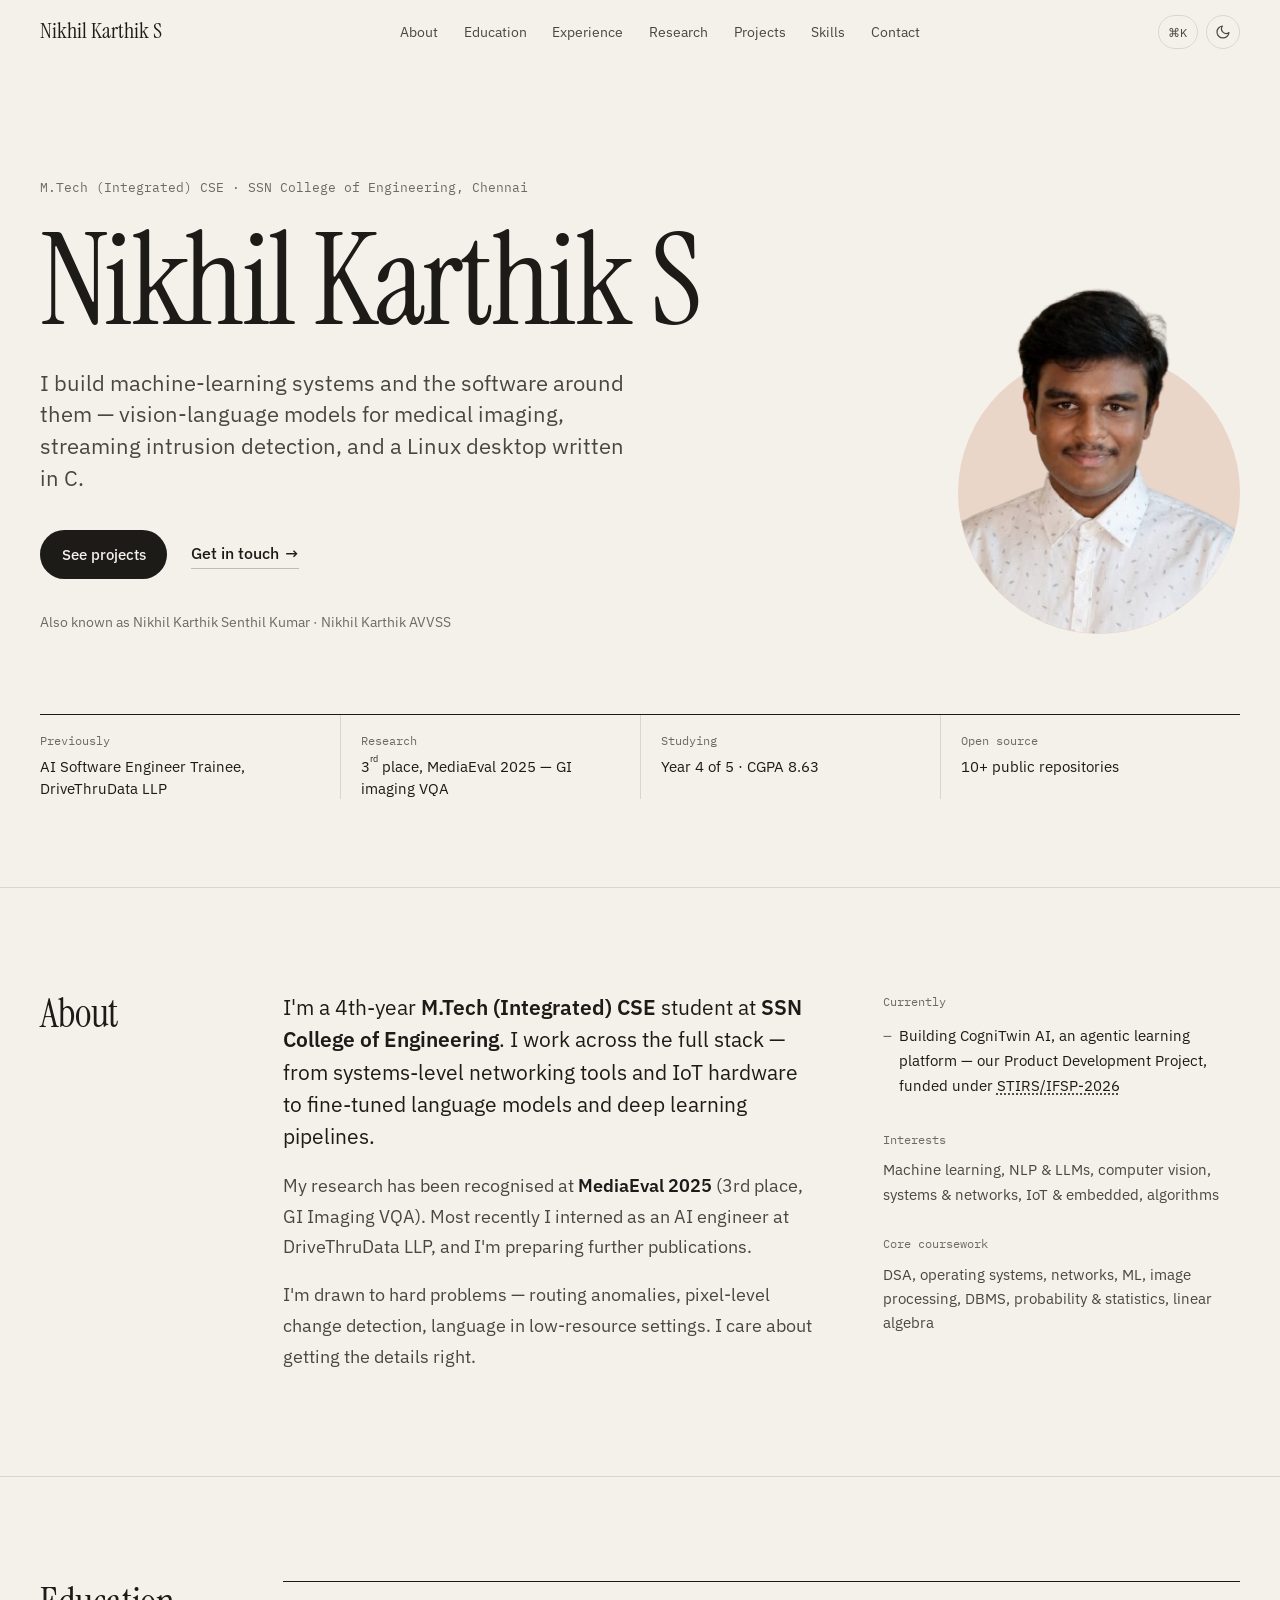
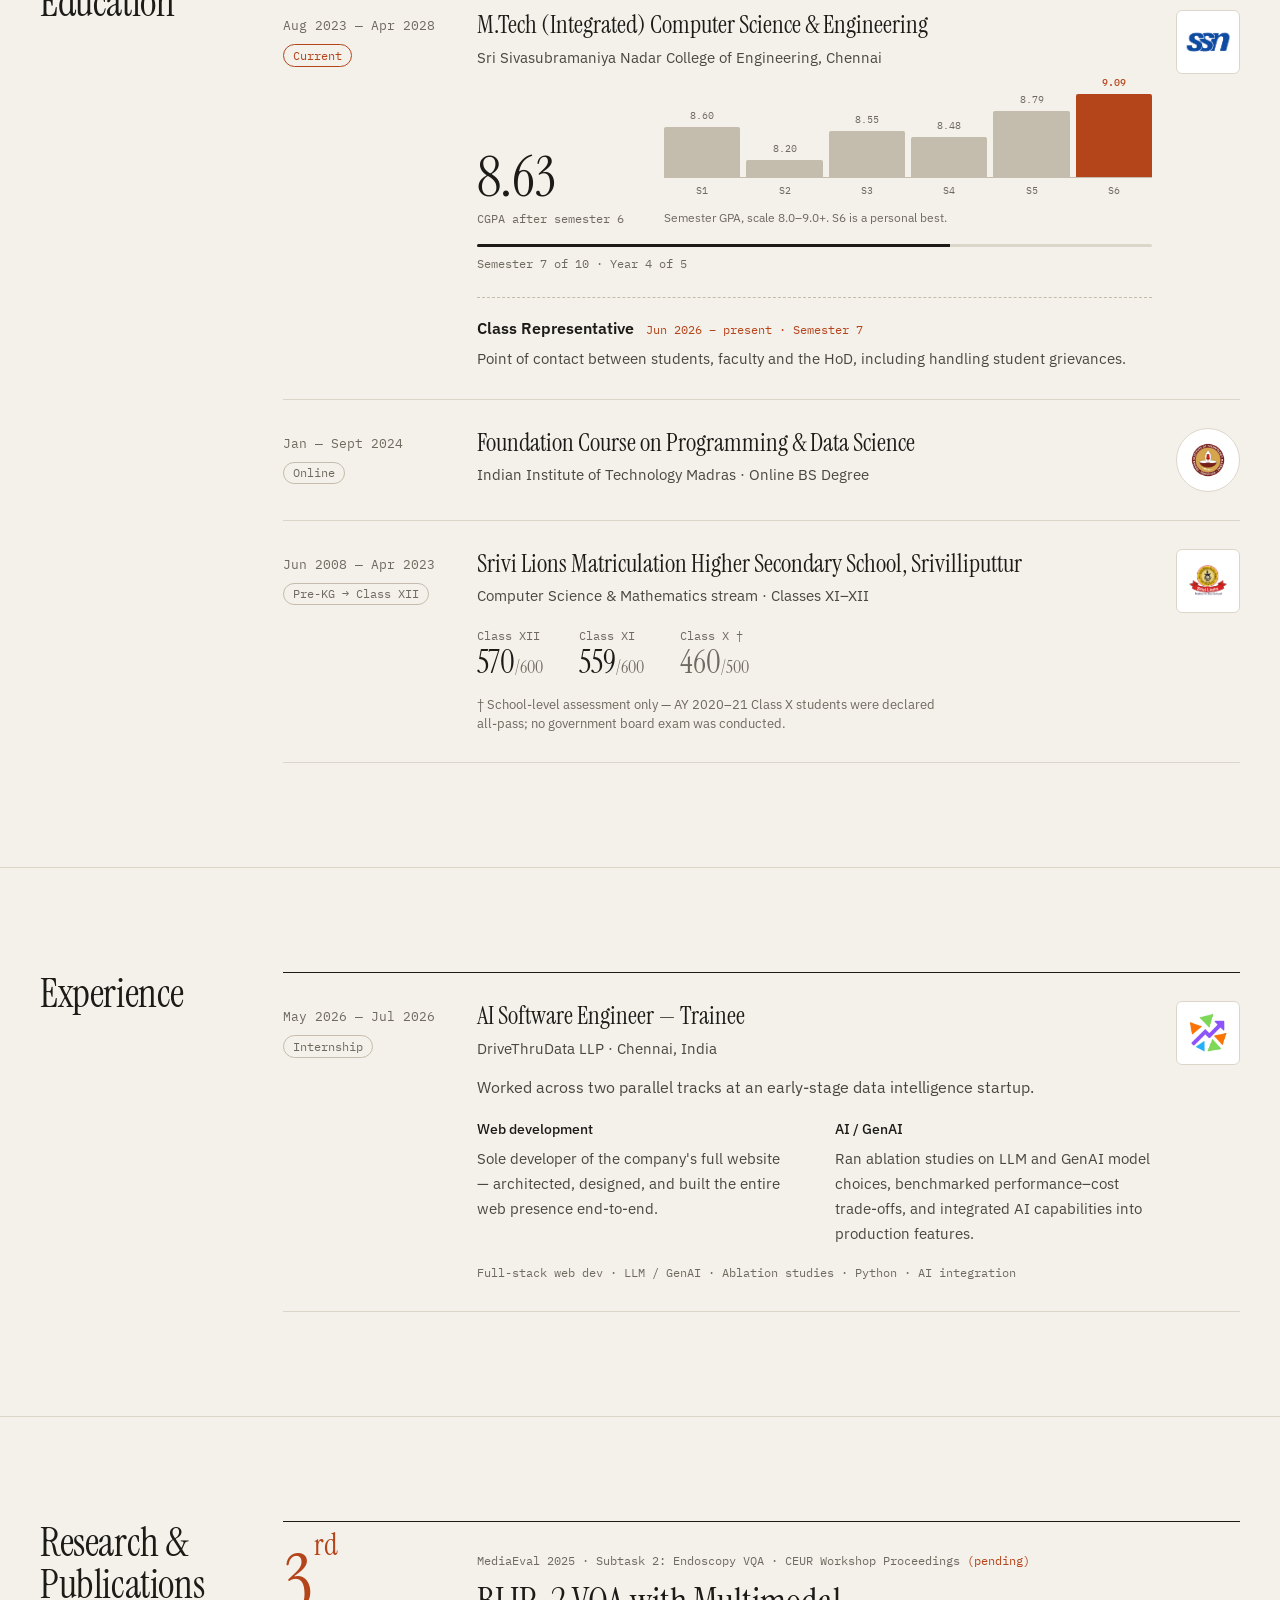
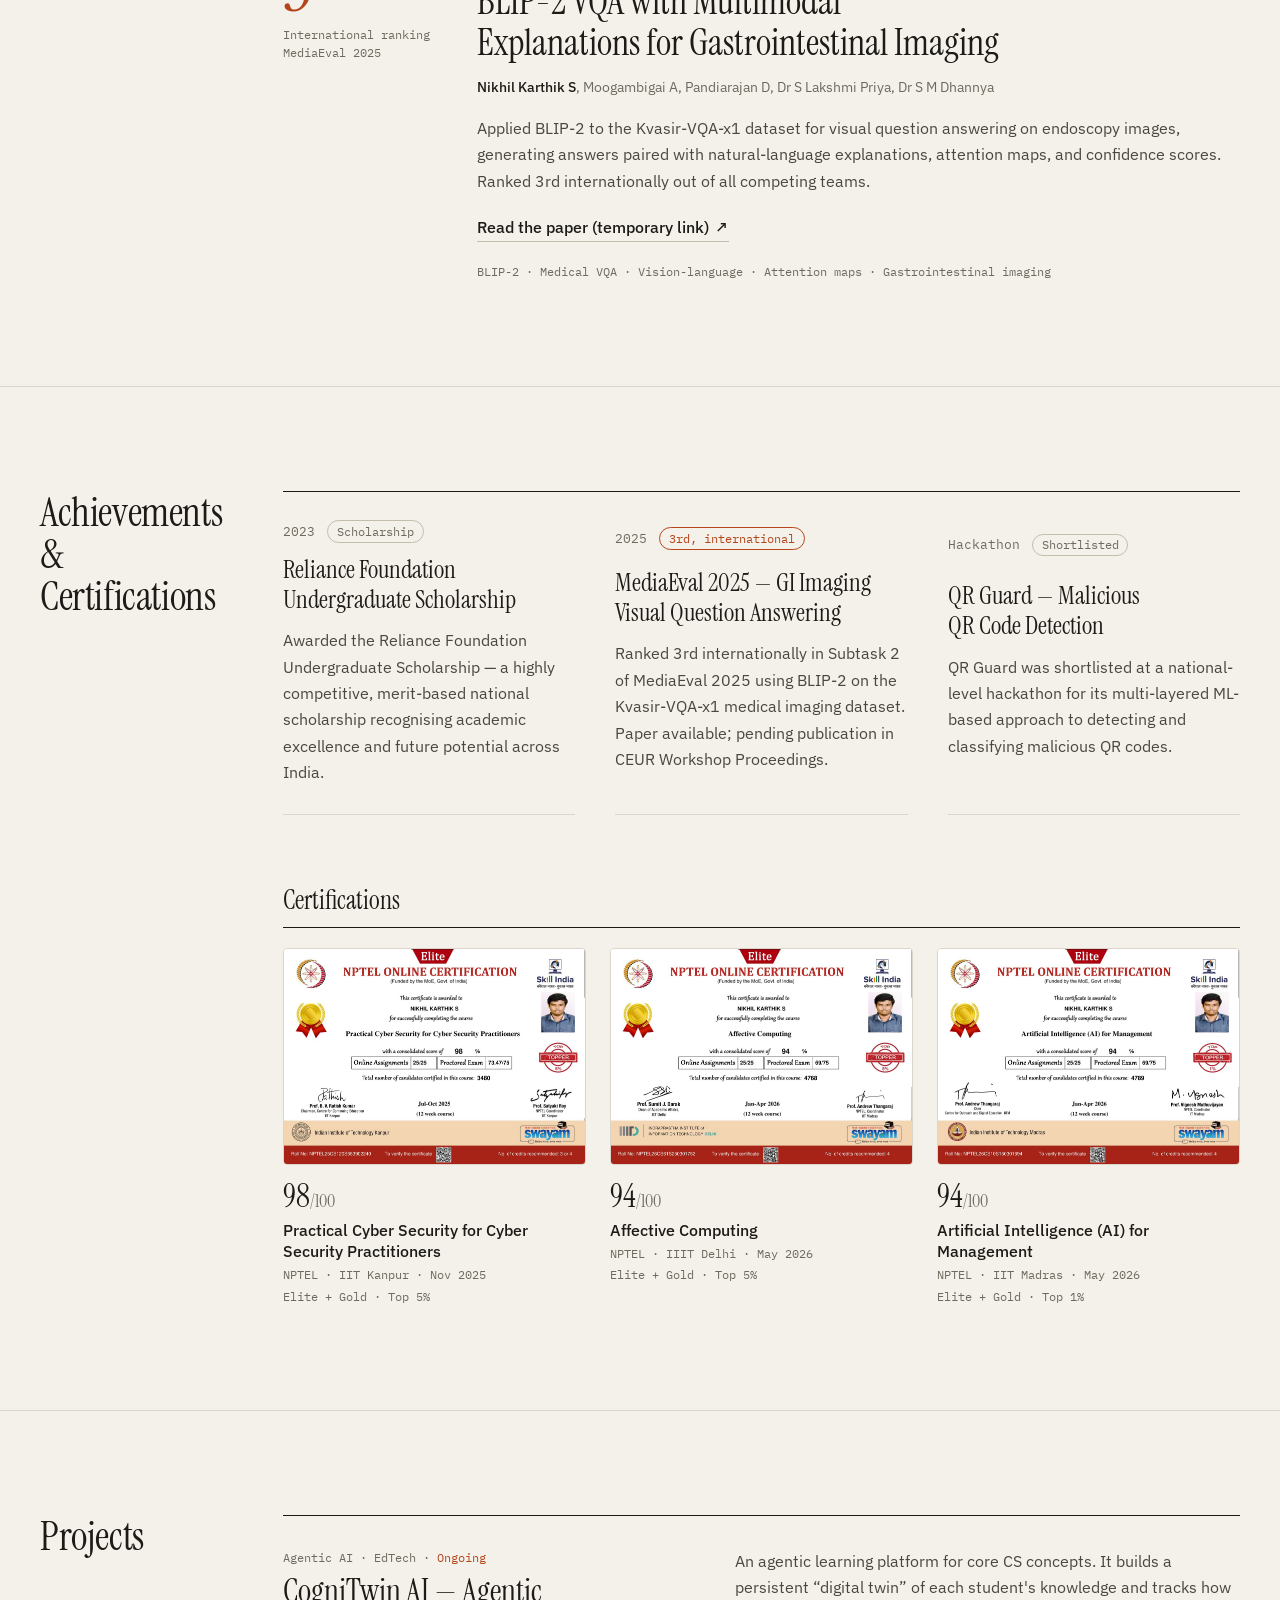
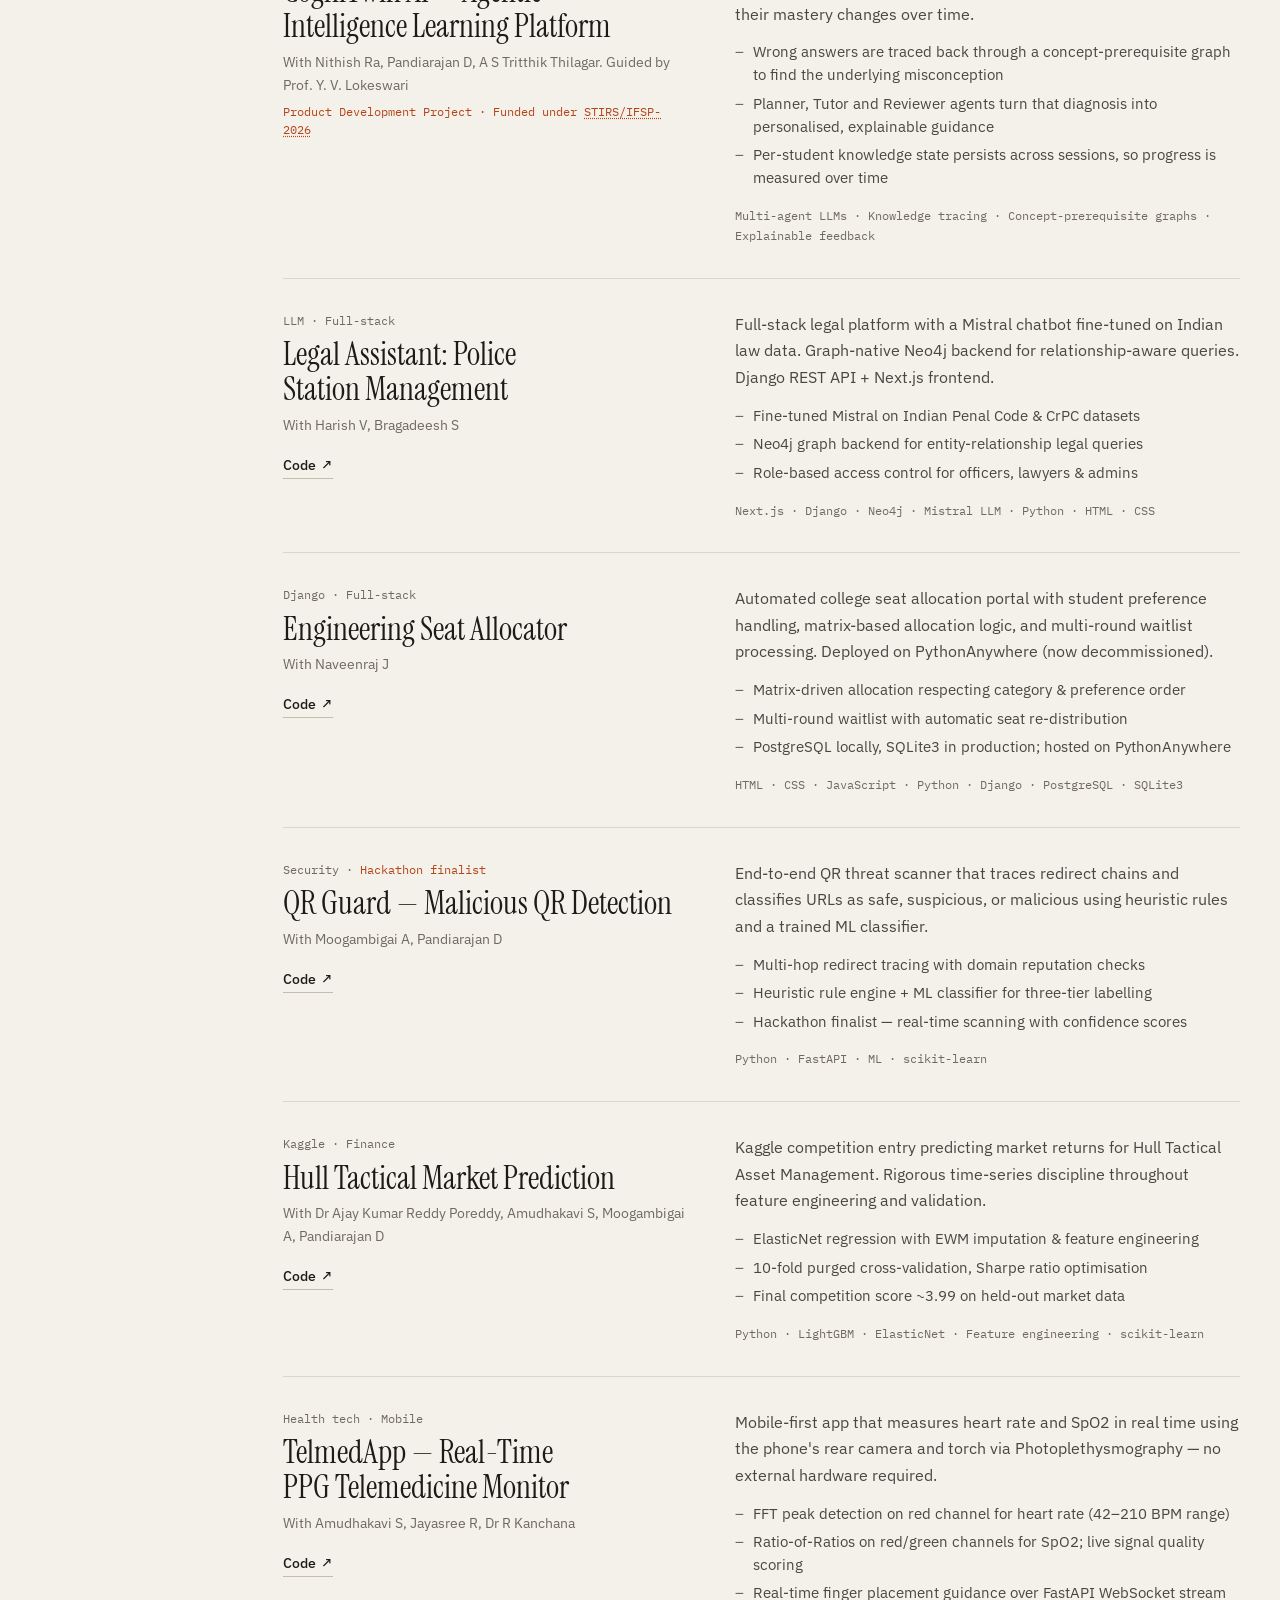
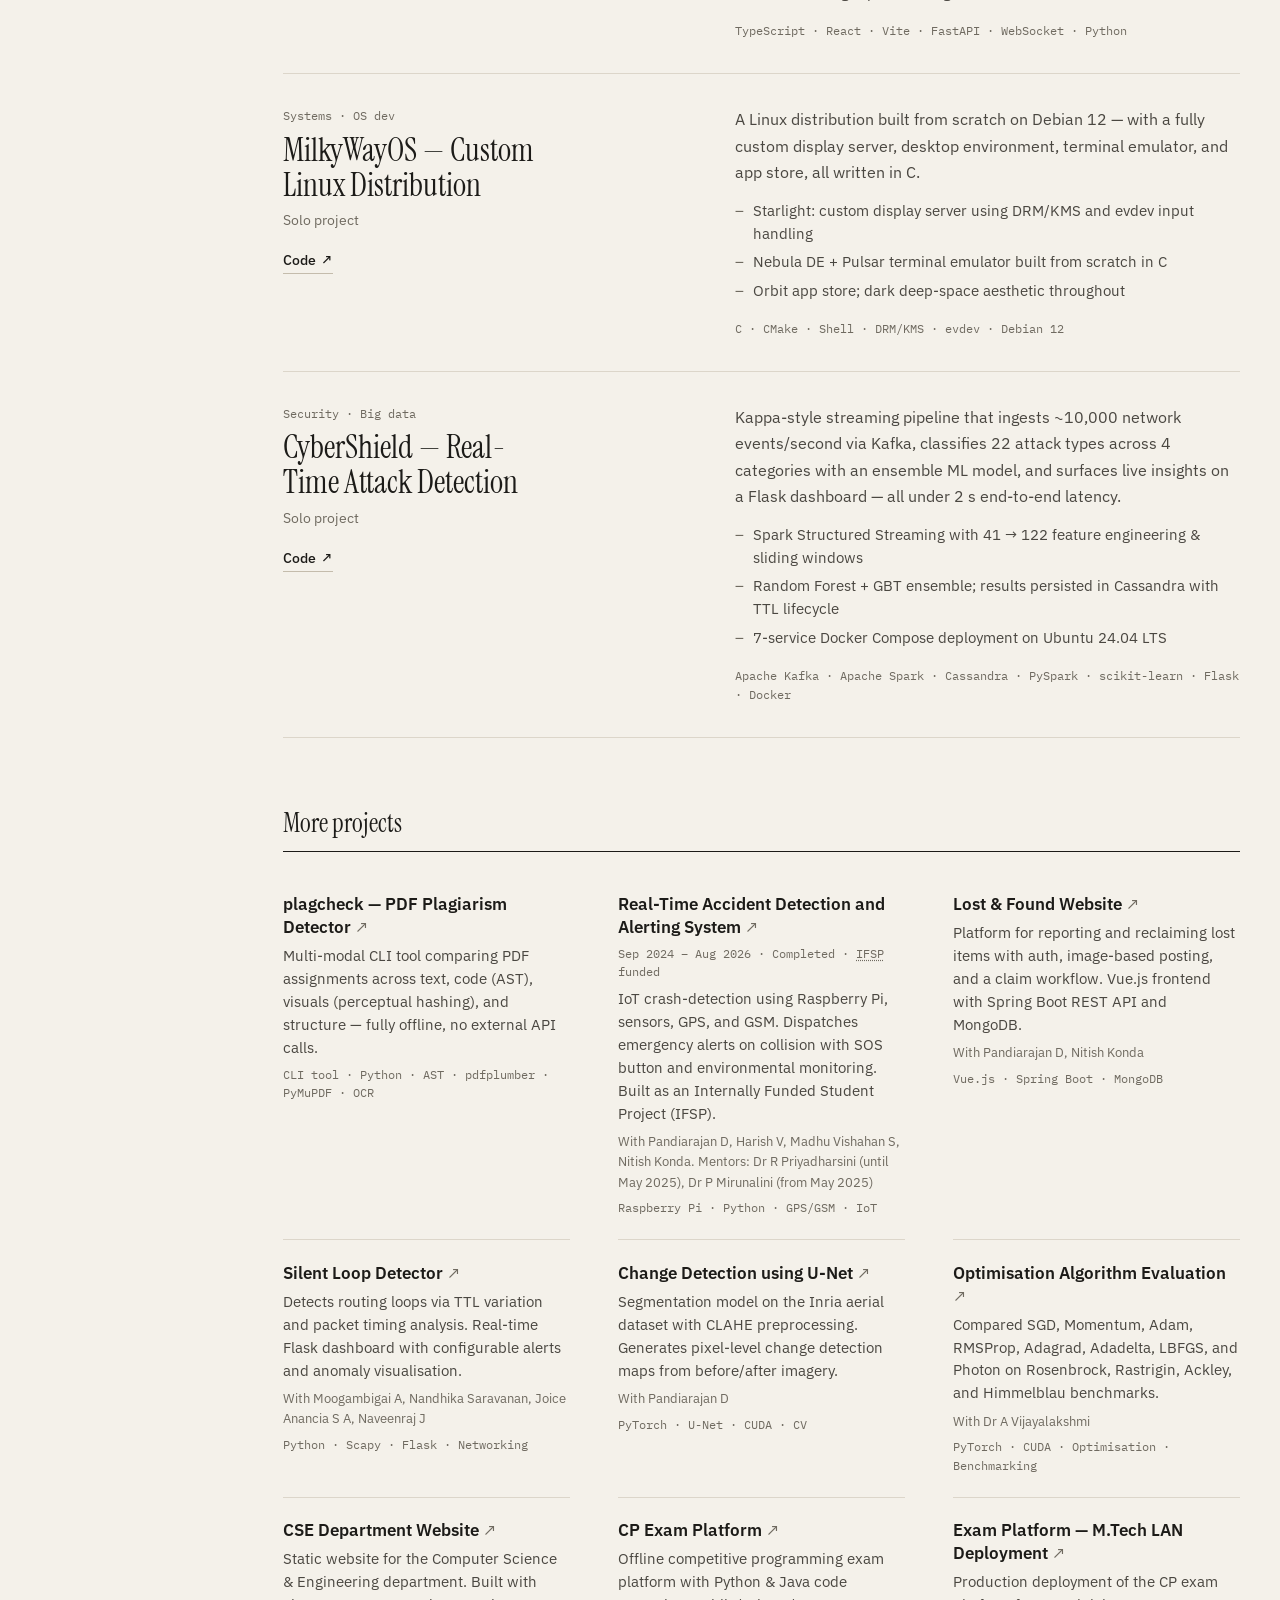
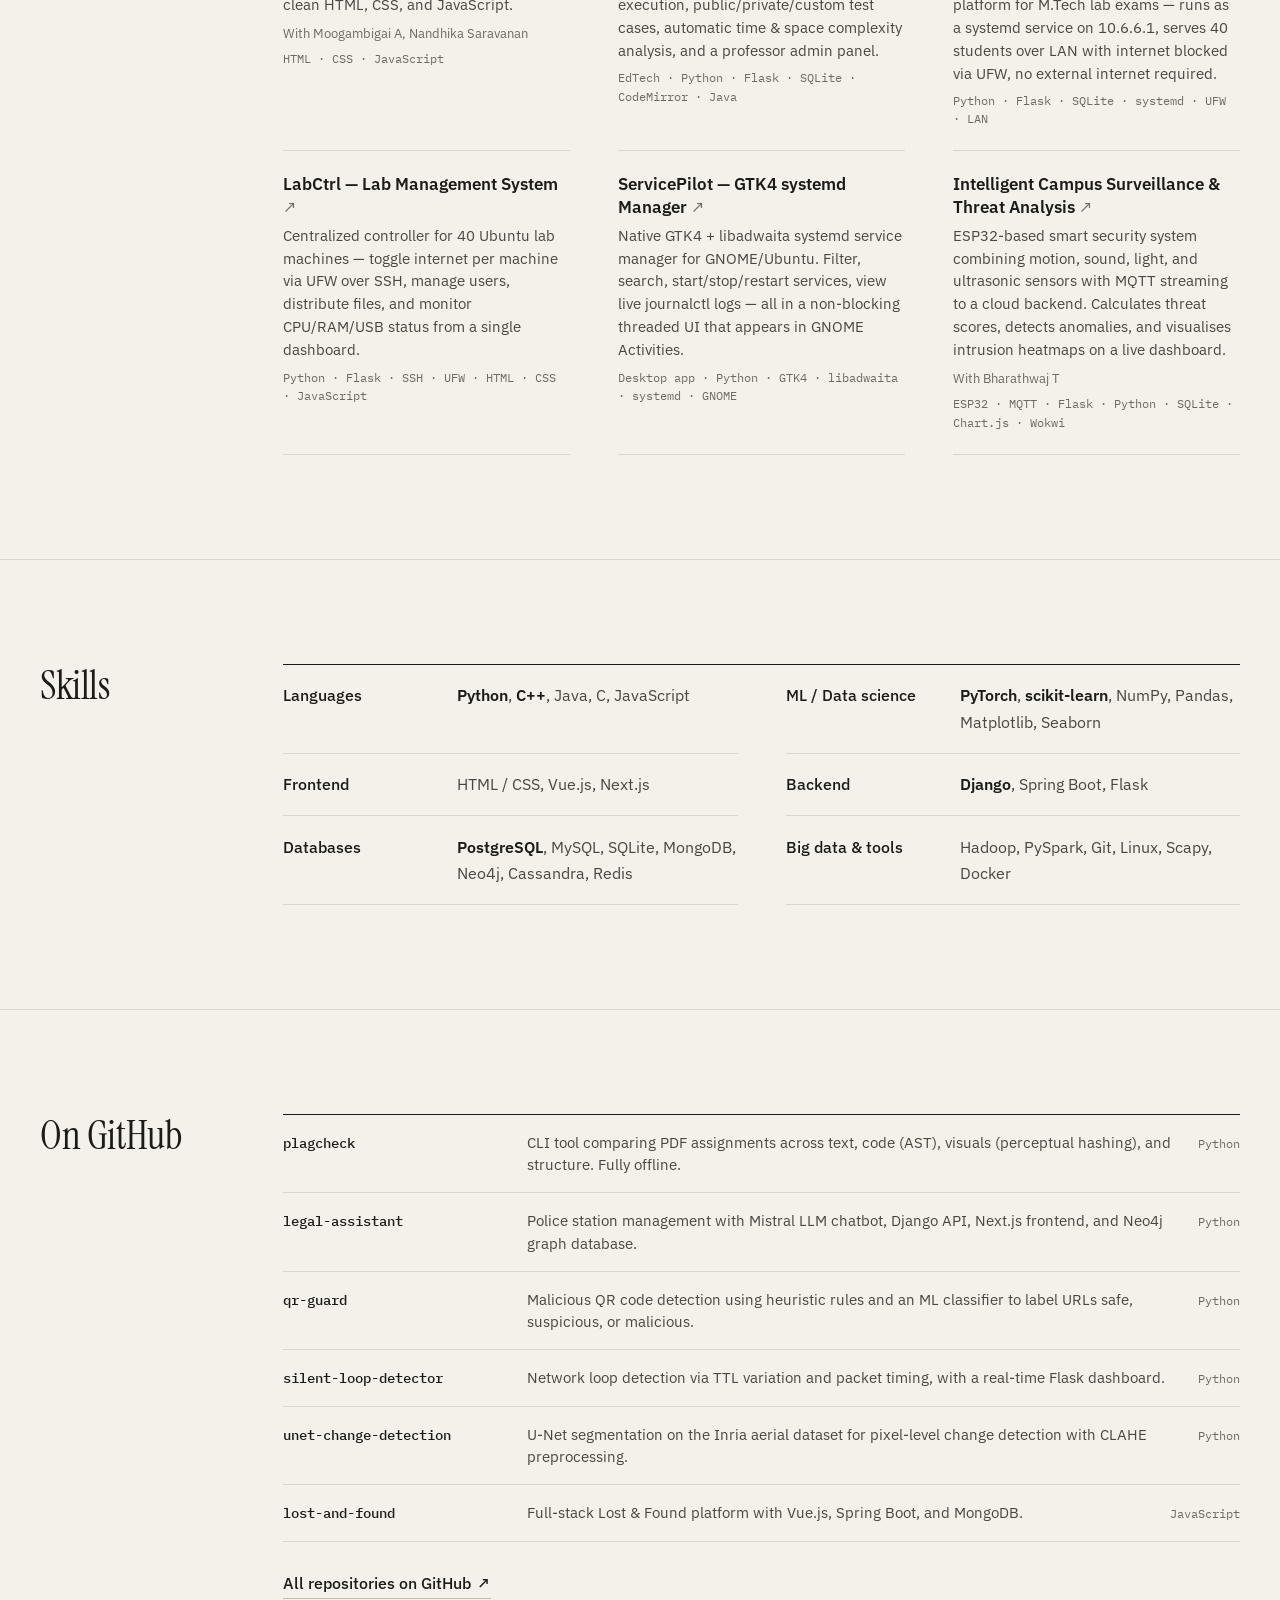
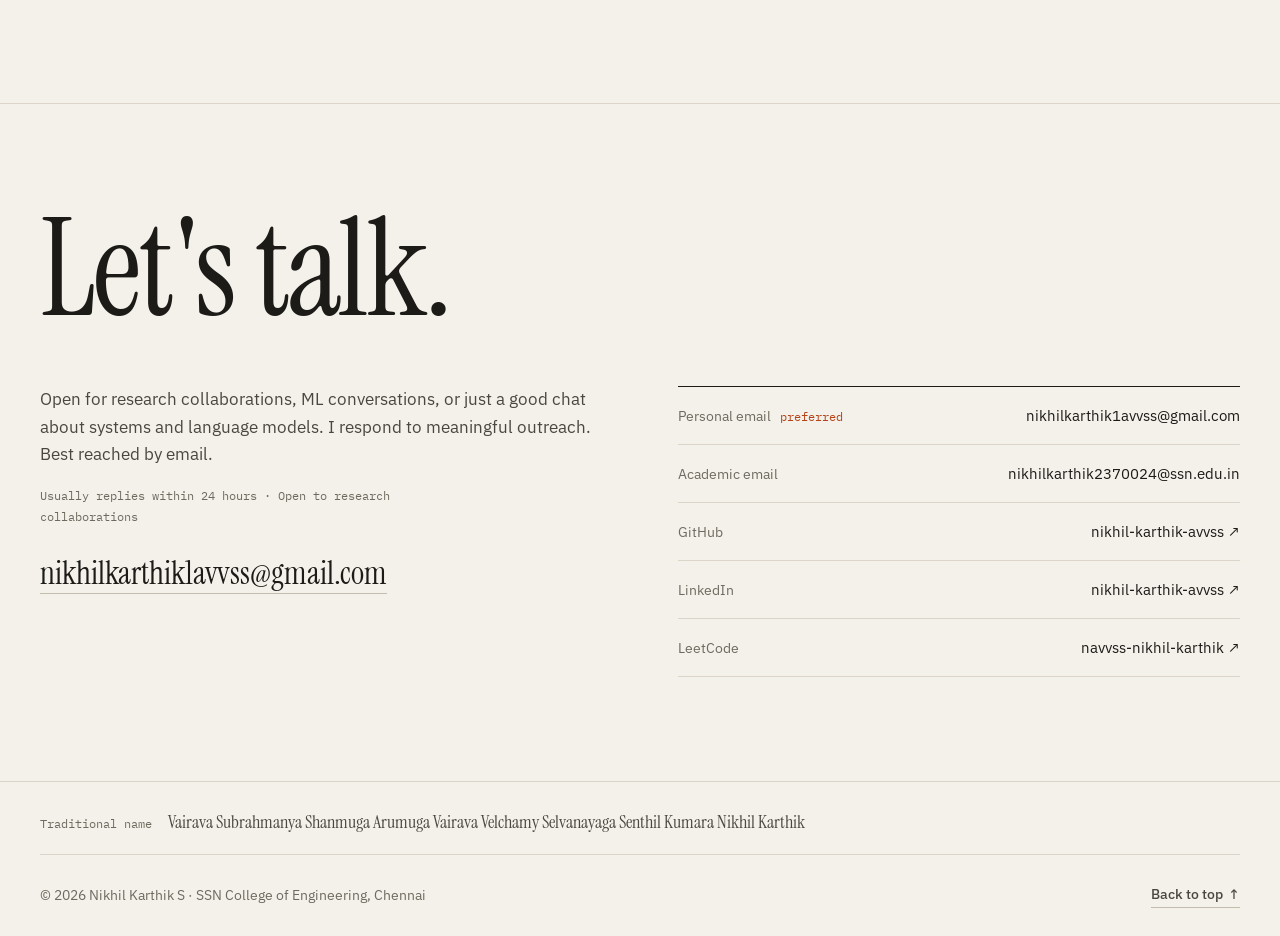
==== commit 687fbd5c: "Add motion, cut-out portrait, link preview card and profile details - Add subtle animations: hero en" ====
--- a/index.html
+++ b/index.html
@@ -16,8 +16,11 @@
   <meta property="og:url" content="https://nikhilkarthik.me/" />
   <meta property="og:title" content="Nikhil Karthik S — AI Engineer & ML Researcher" />
   <meta property="og:description" content="Official portfolio of Nikhil Karthik S (Nikhil Karthik AVVSS / Nikhil Karthik Senthil Kumar). M.Tech CSE at SSN College of Engineering. Former AI Engineer intern at DriveThruData LLP. 3rd place MediaEval 2025." />
-  <meta property="og:image" content="https://nikhilkarthik.me/nikhil.png" />
-  <meta property="og:image:alt" content="Nikhil Karthik S" />
+  <meta property="og:image" content="https://nikhilkarthik.me/og-image.png" />
+  <meta property="og:image:type" content="image/png" />
+  <meta property="og:image:width" content="1200" />
+  <meta property="og:image:height" content="630" />
+  <meta property="og:image:alt" content="Nikhil Karthik S (Nikhil Karthik Senthil Kumar / Nikhil Karthik AVVSS) — M.Tech (Integrated) CSE, SSN College of Engineering, Chennai" />
   <meta property="og:site_name" content="Nikhil Karthik S — Portfolio" />
   <meta property="og:locale" content="en_IN" />
 
@@ -25,7 +28,8 @@
   <meta name="twitter:card" content="summary_large_image" />
   <meta name="twitter:title" content="Nikhil Karthik S — AI Engineer & ML Researcher" />
   <meta name="twitter:description" content="Official portfolio of Nikhil Karthik S (Nikhil Karthik AVVSS / Nikhil Karthik Senthil Kumar). M.Tech CSE at SSN College of Engineering. Former AI Engineer intern at DriveThruData LLP." />
-  <meta name="twitter:image" content="https://nikhilkarthik.me/nikhil.png" />
+  <meta name="twitter:image" content="https://nikhilkarthik.me/og-image.png" />
+  <meta name="twitter:image:alt" content="Nikhil Karthik S — M.Tech (Integrated) CSE, SSN College of Engineering, Chennai" />
 
   <!-- JSON-LD Structured Data -->
   <script type="application/ld+json">
@@ -37,7 +41,8 @@
       "Nikhil Karthik",
       "Nikhil Karthik S",
       "Nikhil Karthik AVVSS",
-      "Nikhil Karthik Senthil Kumar"
+      "Nikhil Karthik Senthil Kumar",
+      "Vairava Subrahmanya Shanmuga Arumuga Vairava Velchamy Selvanayaga Senthil Kumara Nikhil Karthik"
     ],
     "url": "https://nikhilkarthik.me/",
     "image": "https://nikhilkarthik.me/nikhil.png",
@@ -66,7 +71,7 @@
   <link rel="preconnect" href="https://fonts.googleapis.com" />
   <link rel="preconnect" href="https://fonts.gstatic.com" crossorigin />
   <link href="https://fonts.googleapis.com/css2?family=Instrument+Serif:ital@0;1&family=IBM+Plex+Sans:wght@400;500;600&family=IBM+Plex+Mono:wght@400;500&display=swap" rel="stylesheet" />
-  <link rel="preload" as="image" href="nikhil.png" fetchpriority="high" />
+  <link rel="preload" as="image" href="nikhil-cutout.png" fetchpriority="high" />
   <link rel="icon" type="image/svg+xml" href="favicon.svg" />
   <link rel="stylesheet" href="styles.css" />
 </head>
@@ -111,7 +116,7 @@
     <div class="hero-grid">
       <div class="hero-text">
         <p class="hero-kicker">M.Tech (Integrated) CSE &middot; SSN College of Engineering, Chennai</p>
-        <h1 class="hero-name">Nikhil Karthik&nbsp;S</h1>
+        <h1 class="hero-name"><span class="hero-name-inner">Nikhil Karthik&nbsp;S</span></h1>
         <p class="hero-lede">
           I build machine-learning systems and the software around them &mdash; vision-language
           models for medical imaging, streaming intrusion detection, and a Linux desktop written in&nbsp;C.
@@ -123,7 +128,7 @@
         <p class="hero-aka">Also known as Nikhil Karthik Senthil Kumar &middot; Nikhil Karthik AVVSS</p>
       </div>
       <figure class="hero-photo">
-        <img src="nikhil.png" alt="Nikhil Karthik S" width="309" height="390" fetchpriority="high" />
+        <img src="nikhil-cutout.png" alt="Nikhil Karthik S" width="309" height="390" fetchpriority="high" />
       </figure>
     </div>
 
@@ -218,6 +223,11 @@
               <span class="progress-lbl">Semester 7 of 10 &middot; Year 4 of 5</span>
             </div>
           </div>
+
+          <div class="role-line">
+            <p class="role-head"><b>Class Representative</b> <span class="role-when">Jun 2026 – present &middot; Semester 7</span></p>
+            <p class="role-desc">Point of contact between students, faculty and the HoD, including handling student grievances.</p>
+          </div>
         </div>
         <img class="entry-logo" src="logos/ssn.png" alt="SSN College of Engineering" width="64" height="64" loading="lazy" decoding="async" />
       </article>
@@ -702,6 +712,10 @@
 </main>
 
 <footer class="footer">
+  <div class="wrap footer-name">
+    <span class="footer-name-lbl">Traditional name</span>
+    <span class="footer-name-val" lang="en">Vairava Subrahmanya Shanmuga Arumuga Vairava Velchamy Selvanayaga Senthil Kumara Nikhil Karthik</span>
+  </div>
   <div class="wrap footer-inner">
     <span>© 2026 Nikhil Karthik S &middot; SSN College of Engineering, Chennai</span>
     <a href="#hero" class="link-arrow">Back to top <span aria-hidden="true">↑</span></a>
--- a/styles.css
+++ b/styles.css
@@ -25,6 +25,7 @@
   --gutter: clamp(16px, 4vw, 40px);
   --nav-h: 64px;
   --ease: cubic-bezier(0.2, 0.7, 0.2, 1);
+  --ease-out: cubic-bezier(0.16, 1, 0.3, 1);
 
   color-scheme: light;
 }
@@ -102,12 +103,14 @@
 .link-arrow {
   display: inline-flex; align-items: baseline; gap: 0.35em;
   font-weight: 500; color: var(--ink);
-  border-bottom: 1px solid var(--line-2);
-  padding-bottom: 1px;
-  transition: color 0.2s, border-color 0.2s;
+  padding-bottom: 2px;
+  background:
+    linear-gradient(var(--accent), var(--accent)) left bottom / 0% 1px no-repeat,
+    linear-gradient(var(--line-2), var(--line-2)) left bottom / 100% 1px no-repeat;
+  transition: color 0.2s, background-size 0.4s var(--ease-out);
 }
 .link-arrow span { transition: transform 0.25s var(--ease); }
-.link-arrow:hover { color: var(--accent); border-color: var(--accent); }
+.link-arrow:hover { color: var(--accent); background-size: 100% 1px, 100% 1px; }
 .link-arrow:hover span { transform: translateX(3px); }
 
 .btn {
@@ -166,13 +169,20 @@
 }
 .nav-links { display: flex; gap: 1.6rem; }
 .nav-links a {
+  position: relative;
   font-size: 0.9rem; color: var(--ink-2);
   padding: 0.25rem 0;
-  border-bottom: 1px solid transparent;
-  transition: color 0.2s, border-color 0.2s;
+  transition: color 0.2s;
+}
+.nav-links a::after {
+  content: ''; position: absolute; left: 0; right: 0; bottom: 0; height: 1px;
+  background: var(--accent);
+  transform: scaleX(0); transform-origin: right;
+  transition: transform 0.35s var(--ease-out);
 }
 .nav-links a:hover { color: var(--ink); }
-.nav-links a.nav-active { color: var(--ink); border-bottom-color: var(--accent); }
+.nav-links a:hover::after, .nav-links a.nav-active::after { transform: scaleX(1); transform-origin: left; }
+.nav-links a.nav-active { color: var(--ink); }
 
 .nav-tools { display: flex; align-items: center; gap: 0.5rem; }
 
@@ -242,10 +252,21 @@
 
 .hero-aka { margin-top: 2rem; font-size: 0.85rem; color: var(--ink-3); }
 
+/* Cut-out portrait on a tinted panel; the head rises above the panel's top edge */
+.hero-photo { position: relative; isolation: isolate; }
+/* Circle sits at the bottom of the frame; its diameter equals the frame width */
+.hero-photo::before {
+  content: ''; position: absolute; z-index: -1;
+  left: 0; right: 0; bottom: 0; aspect-ratio: 1;
+  background: color-mix(in srgb, var(--accent) 16%, var(--bg));
+  border-radius: 50%;
+}
+:root[data-theme="dark"] .hero-photo::before { background: color-mix(in srgb, var(--accent) 20%, var(--bg)); }
 .hero-photo img {
-  width: 100%; aspect-ratio: 309 / 390; object-fit: cover; object-position: center top;
-  border-radius: 4px;
-  filter: saturate(0.9);
+  width: 100%; aspect-ratio: 309 / 390; object-fit: contain; object-position: center bottom;
+  /* round the bottom into a semicircle matching the circle (radius = width/2 = 39.6% of height) */
+  clip-path: inset(0 round 0 0 50% 50% / 0 0 39.6% 39.6%);
+  filter: saturate(0.95);
 }
 
 .hero-facts {
@@ -381,6 +402,12 @@
 .progress-track { height: 3px; background: var(--line); border-radius: 2px; overflow: hidden; }
 .progress-fill { height: 100%; width: 0; background: var(--ink); transition: width 1.2s var(--ease); }
 .progress-lbl { display: block; margin-top: 0.45rem; font-family: var(--mono); font-size: 0.72rem; color: var(--ink-3); }
+
+/* role held during the degree */
+.role-line { margin-top: 1.5rem; padding-top: 1.1rem; border-top: 1px dashed var(--line-2); max-width: 760px; }
+.role-head { display: flex; flex-wrap: wrap; align-items: baseline; gap: 0.25rem 0.75rem; color: var(--ink); }
+.role-when { font-family: var(--mono); font-size: 0.75rem; color: var(--accent); }
+.role-desc { margin-top: 0.25rem; font-size: 0.95rem; color: var(--ink-2); }
 
 /* marks */
 .marks { margin-top: 1.1rem; display: flex; flex-wrap: wrap; gap: 0 2.25rem; }
@@ -535,6 +562,13 @@
   padding-top: 1.75rem; padding-bottom: 1.75rem;
   font-size: 0.85rem; color: var(--ink-3);
 }
+.footer-name {
+  display: flex; flex-wrap: wrap; align-items: baseline; gap: 0.35rem 1rem;
+  padding-top: 1.75rem; padding-bottom: 1.25rem;
+  background: linear-gradient(var(--line), var(--line)) var(--gutter) 100% / calc(100% - 2 * var(--gutter)) 1px no-repeat;
+}
+.footer-name-lbl { font-family: var(--mono); font-size: 0.72rem; color: var(--ink-3); white-space: nowrap; }
+.footer-name-val { font-family: var(--serif); font-size: 1.15rem; line-height: 1.35; color: var(--ink-2); }
 .footer .link-arrow { font-size: 0.85rem; color: var(--ink-2); }
 
 /* ── 16. LIGHTBOX ── */
@@ -595,8 +629,78 @@
 .cmd-footer kbd { margin-right: 0.2rem; }
 
 /* ── 18. REVEAL (subtle) ── */
-.js-ready .reveal { opacity: 0; transform: translateY(10px); transition: opacity 0.6s var(--ease), transform 0.6s var(--ease); }
+.js-ready .reveal { opacity: 0; transform: translateY(16px); transition: opacity 0.7s var(--ease-out), transform 0.8s var(--ease-out); }
 .js-ready .reveal.visible { opacity: 1; transform: none; }
+
+
+/* ── 18b. MOTION ── */
+
+/* hero entrance (plays once on load) */
+@keyframes rise   { from { opacity: 0; transform: translateY(14px); } to { opacity: 1; transform: none; } }
+@keyframes nameUp { from { transform: translateY(105%); } to { transform: none; } }
+@keyframes photoUp { from { opacity: 0; transform: translateY(8%); } to { opacity: 1; transform: none; } }
+@keyframes circleIn { from { opacity: 0; transform: scale(0.6); } to { opacity: 1; transform: none; } }
+
+.hero-name { overflow: hidden; padding-bottom: 0.08em; margin-bottom: -0.08em; }
+.hero-name-inner { display: inline-block; animation: nameUp 1.1s var(--ease-out) 0.1s both; }
+.hero-kicker { animation: rise 0.8s var(--ease-out) 0.05s both; }
+.hero-lede   { animation: rise 0.8s var(--ease-out) 0.35s both; }
+.hero-cta    { animation: rise 0.8s var(--ease-out) 0.45s both; }
+.hero-aka    { animation: rise 0.8s var(--ease-out) 0.55s both; }
+.hero-photo::before { animation: circleIn 1s var(--ease-out) 0.1s both; }
+.hero-photo img { animation: photoUp 1.1s var(--ease-out) 0.3s both; }
+.hero-facts > div { animation: rise 0.8s var(--ease-out) both; }
+.hero-facts > div:nth-child(1) { animation-delay: 0.65s; }
+.hero-facts > div:nth-child(2) { animation-delay: 0.73s; }
+.hero-facts > div:nth-child(3) { animation-delay: 0.81s; }
+.hero-facts > div:nth-child(4) { animation-delay: 0.89s; }
+
+@keyframes drawLine { from { transform: scaleX(0); } to { transform: scaleX(1); } }
+.hero-facts { position: relative; border-top-color: transparent; }
+.hero-facts::before {
+  content: ''; position: absolute; left: 0; right: 0; top: -1px; height: 1px;
+  background: var(--ink); transform-origin: left;
+  animation: drawLine 1.3s var(--ease-out) 0.5s both;
+}
+
+/* rules draw left-to-right when scrolled into view */
+.js-ready .rule-draw { position: relative; border-top-color: transparent !important; }
+.js-ready .rule-draw::before {
+  content: ''; position: absolute; left: 0; right: 0; top: -1px; height: 1px;
+  background: var(--ink);
+  transform: scaleX(0); transform-origin: left;
+  transition: transform 1.1s var(--ease-out);
+}
+.js-ready .rule-draw.drawn::before { transform: none; }
+
+.js-ready .sub-title { position: relative; border-bottom-color: transparent; }
+.js-ready .sub-title::after {
+  content: ''; position: absolute; left: 0; right: 0; bottom: -1px; height: 1px;
+  background: var(--ink);
+  transform: scaleX(0); transform-origin: left;
+  transition: transform 1.1s var(--ease-out);
+}
+.js-ready .sub-title.drawn::after { transform: none; }
+
+/* GPA bars grow in */
+.gpa-bar { transition: height 0.9s var(--ease-out); }
+.gpa-bar span { transition: opacity 0.4s ease 0.6s; }
+.gpa-bar:nth-child(2) { transition-delay: 0.07s; }
+.gpa-bar:nth-child(3) { transition-delay: 0.14s; }
+.gpa-bar:nth-child(4) { transition-delay: 0.21s; }
+.gpa-bar:nth-child(5) { transition-delay: 0.28s; }
+.gpa-bar:nth-child(6) { transition-delay: 0.35s; }
+.js-ready .gpa-bars:not(.grown) .gpa-bar { height: 0; }
+.js-ready .gpa-bars:not(.grown) .gpa-bar span { opacity: 0; }
+
+/* arrow nudges */
+.more-item h4 a span, .cl-val span { display: inline-block; transition: transform 0.25s var(--ease-out), color 0.2s; }
+.more-item h4 a:hover span, .contact-links a:hover .cl-val span { transform: translate(2px, -2px); }
+.contact-links .cl-lbl { transition: transform 0.3s var(--ease-out), color 0.2s; }
+.contact-links a:hover .cl-lbl { transform: translateX(4px); color: var(--ink-2); }
+
+/* theme switch: circular reveal (View Transitions API) */
+::view-transition-old(root), ::view-transition-new(root) { animation: none; mix-blend-mode: normal; }
 
 /* ── 19. ACCESSIBILITY ── */
 .skip-link {
@@ -615,6 +719,7 @@
   *, *::before, *::after { animation: none !important; transition-duration: 0.01ms !important; }
   html { scroll-behavior: auto; }
   .js-ready .reveal { opacity: 1 !important; transform: none !important; }
+  .hero-name-inner, .hero-photo img { transform: none !important; }
 }
 
 /* ── 19b. WIDE SCREENS: use the extra width ── */
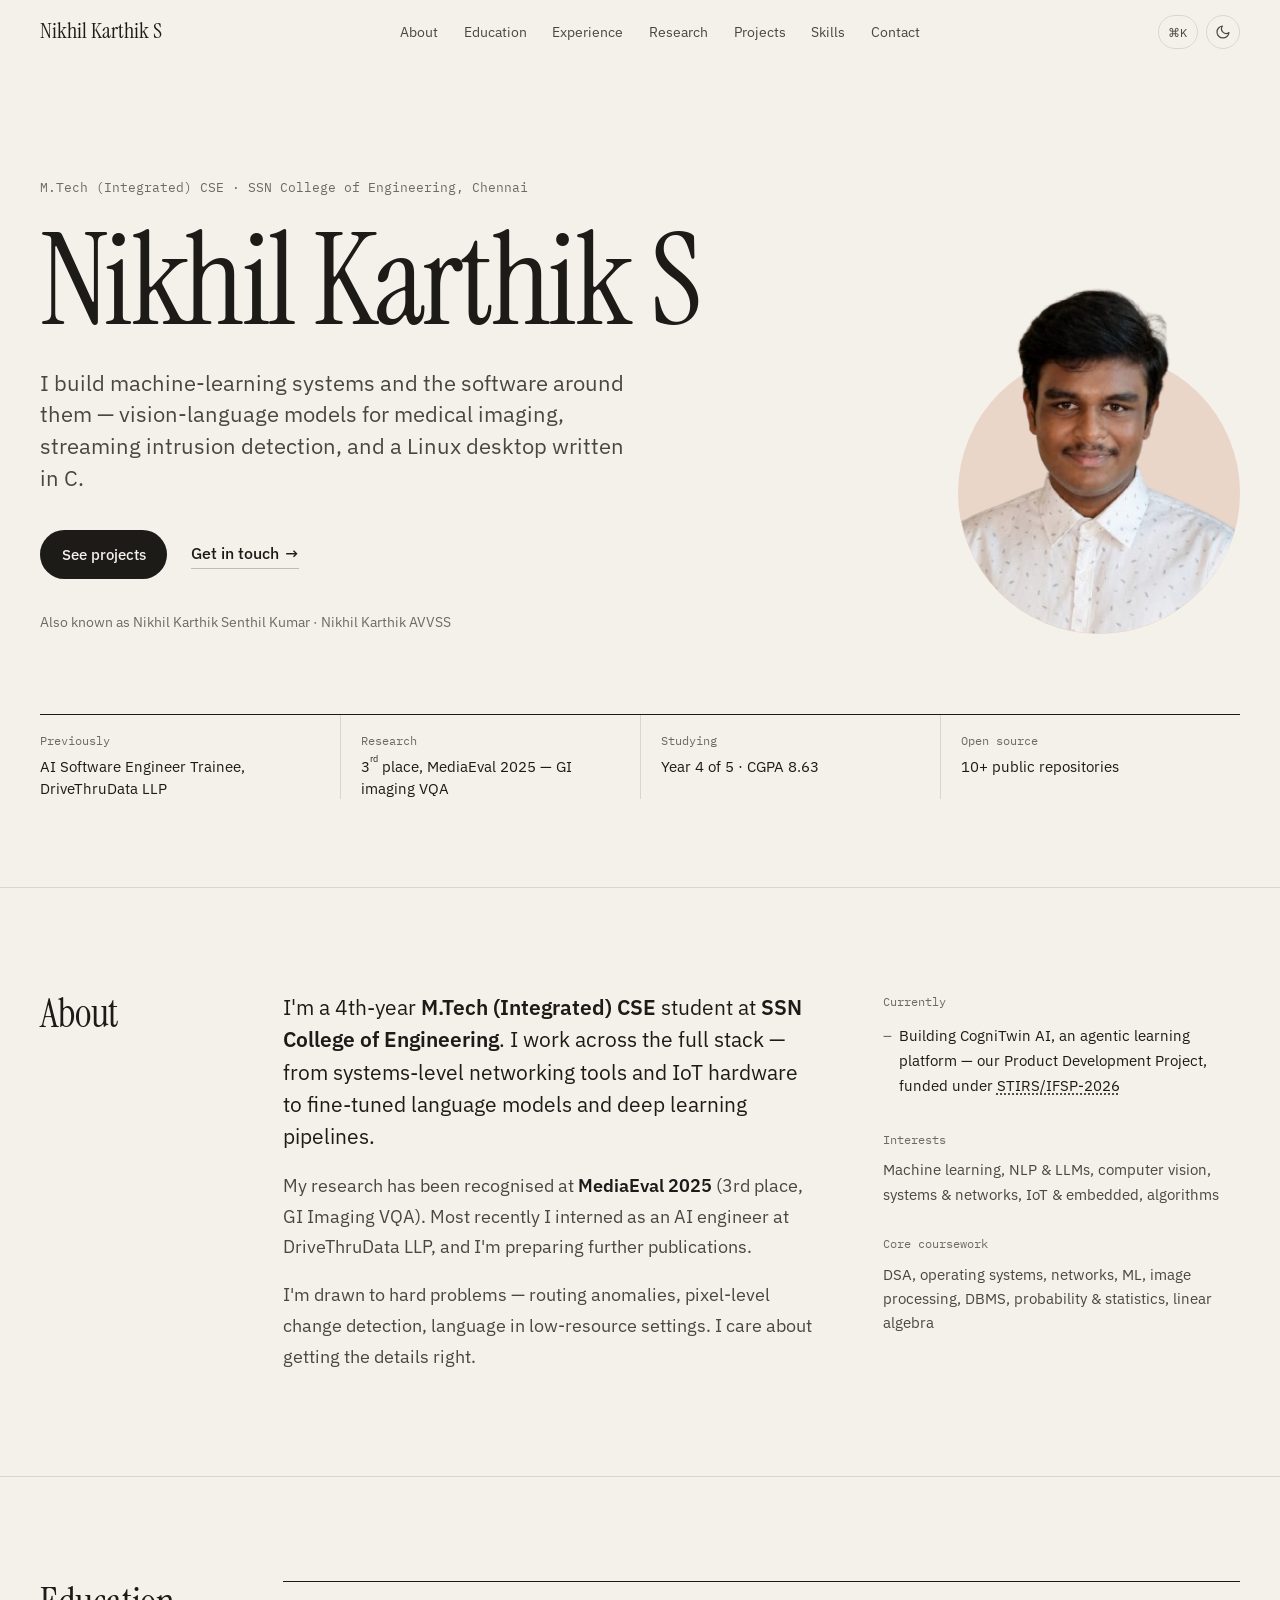
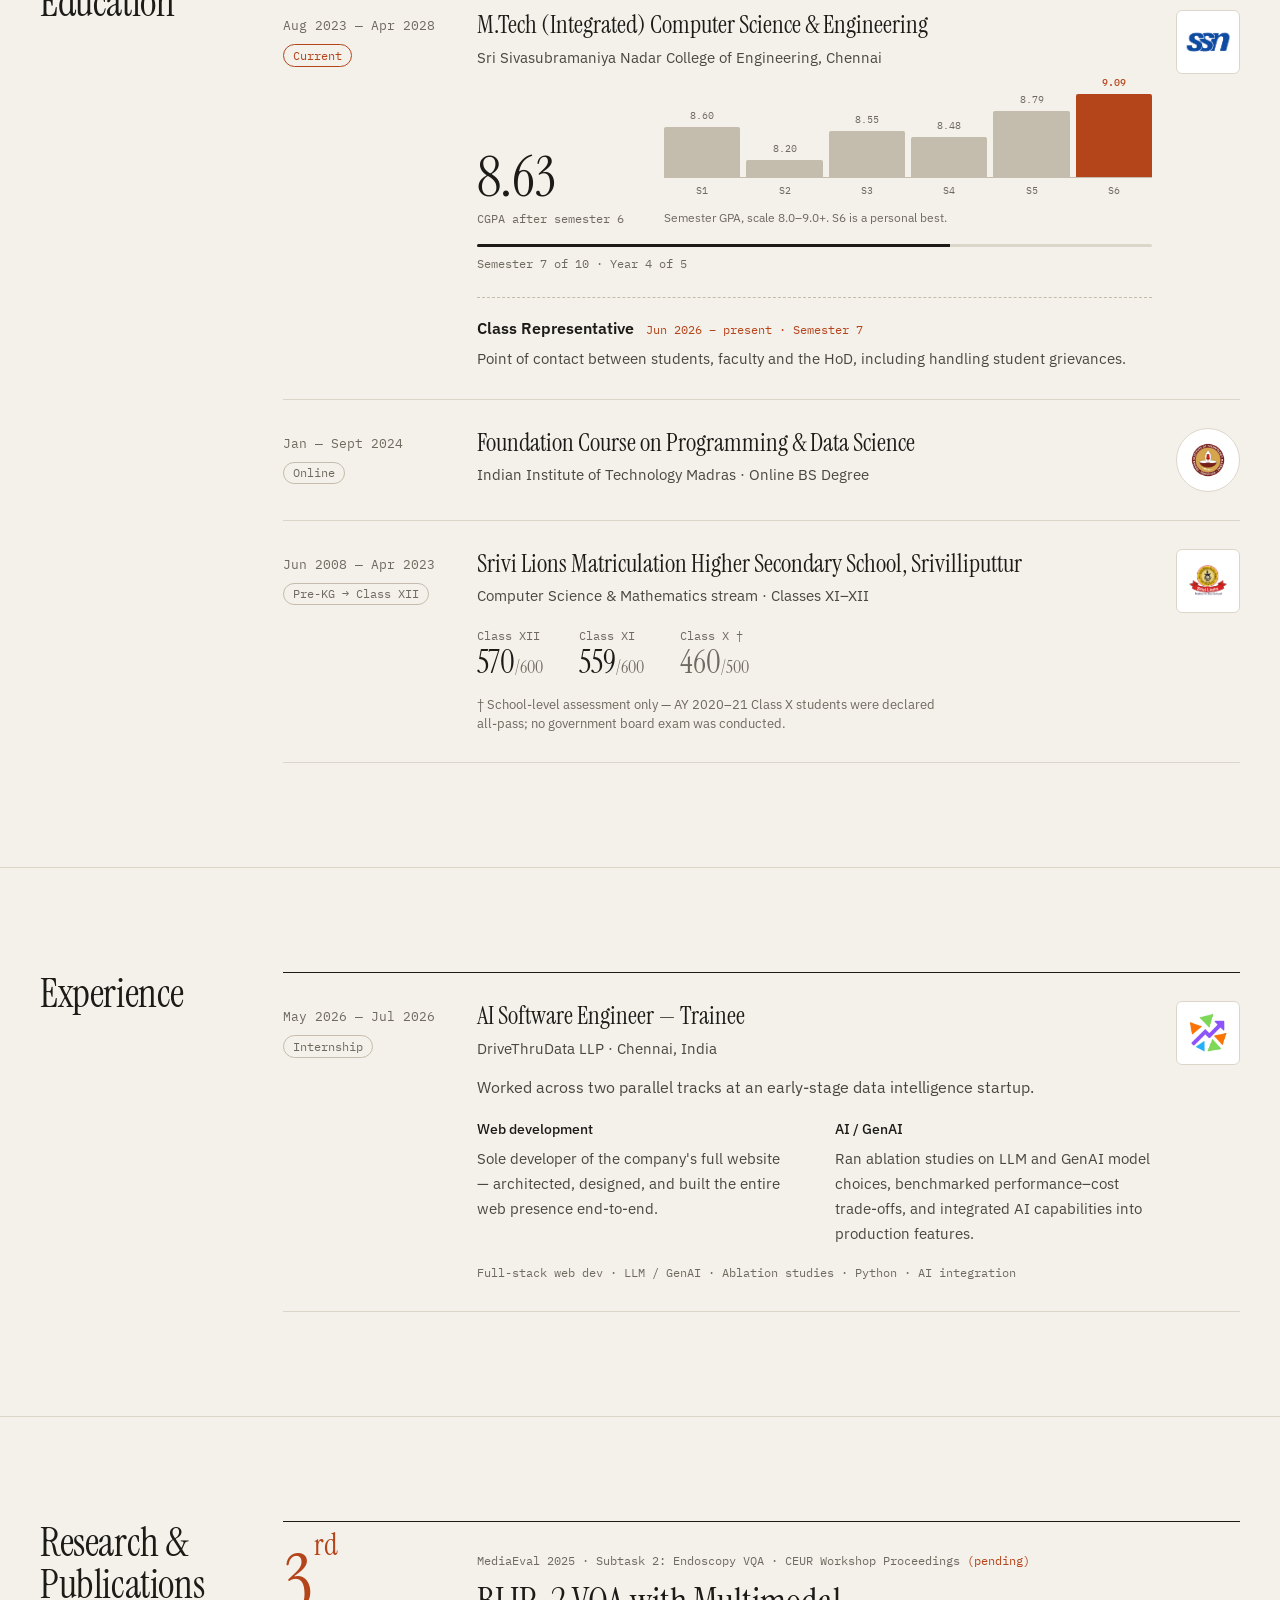
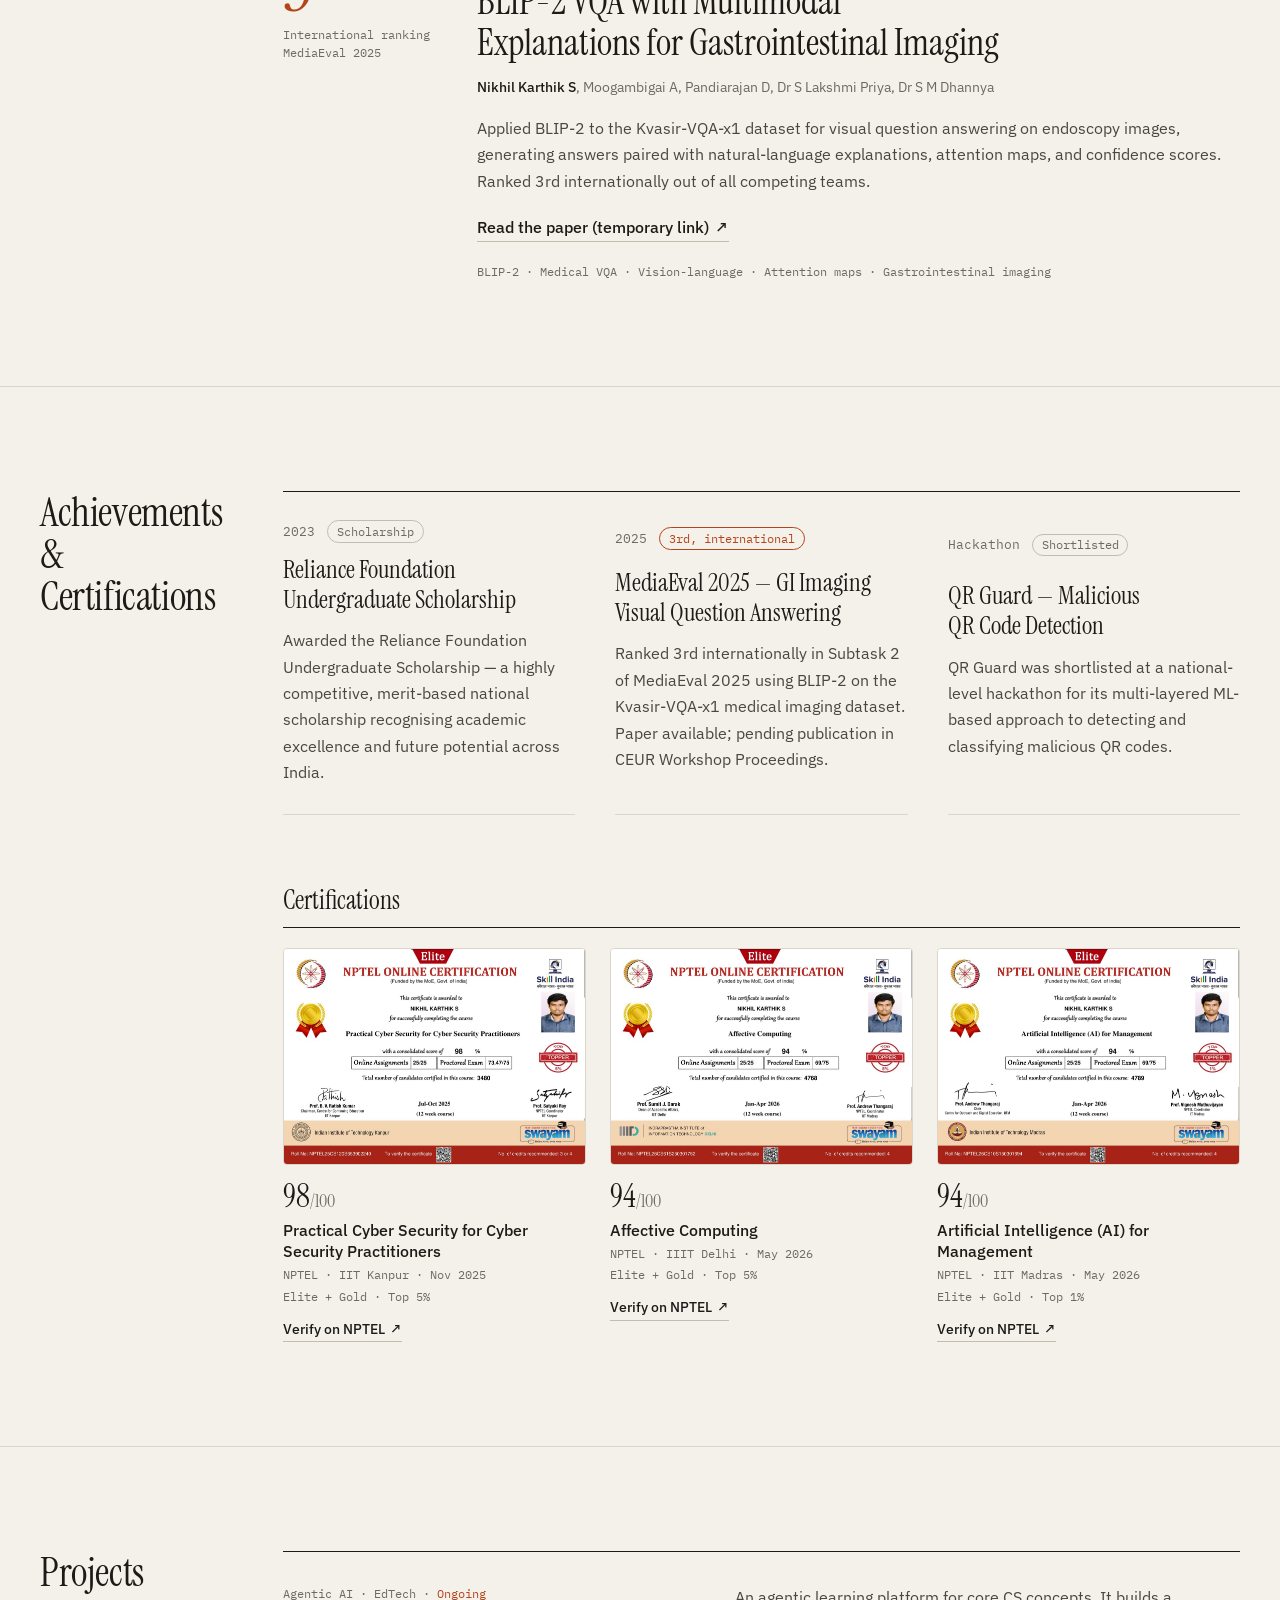
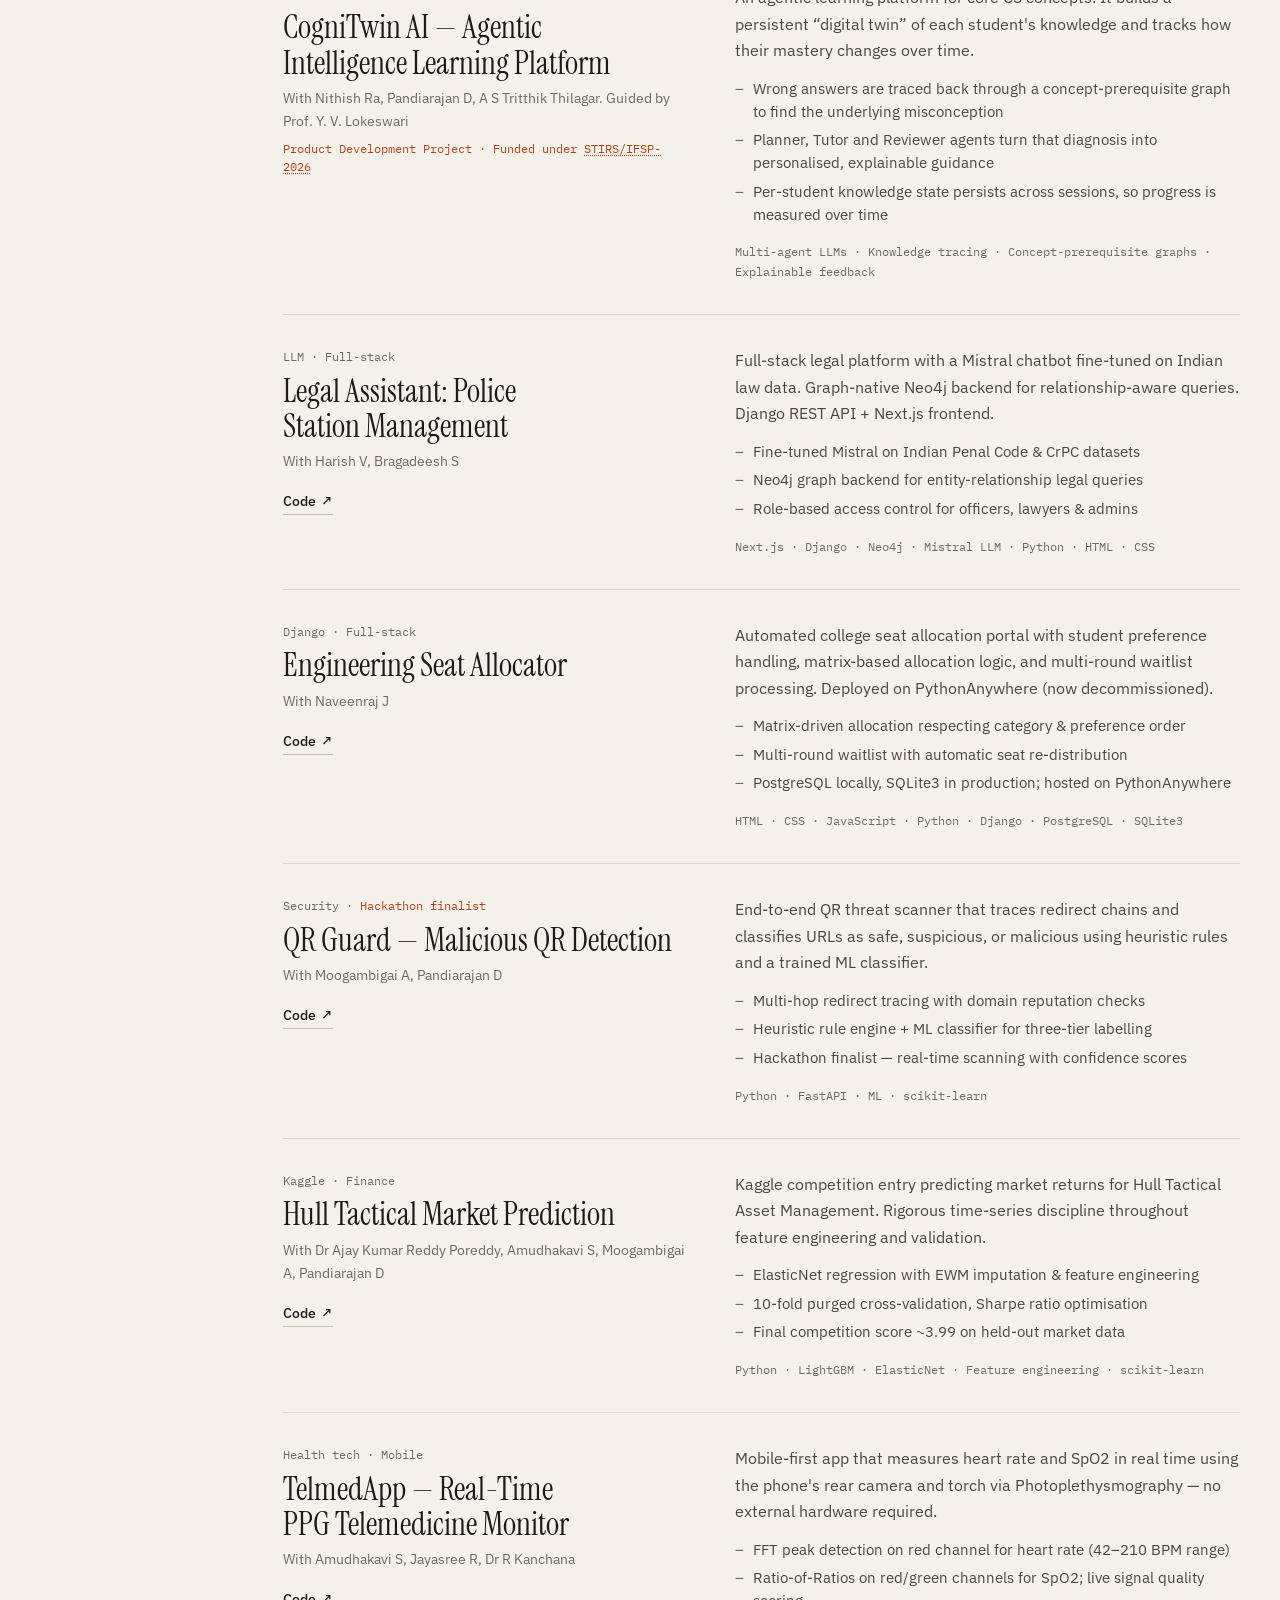
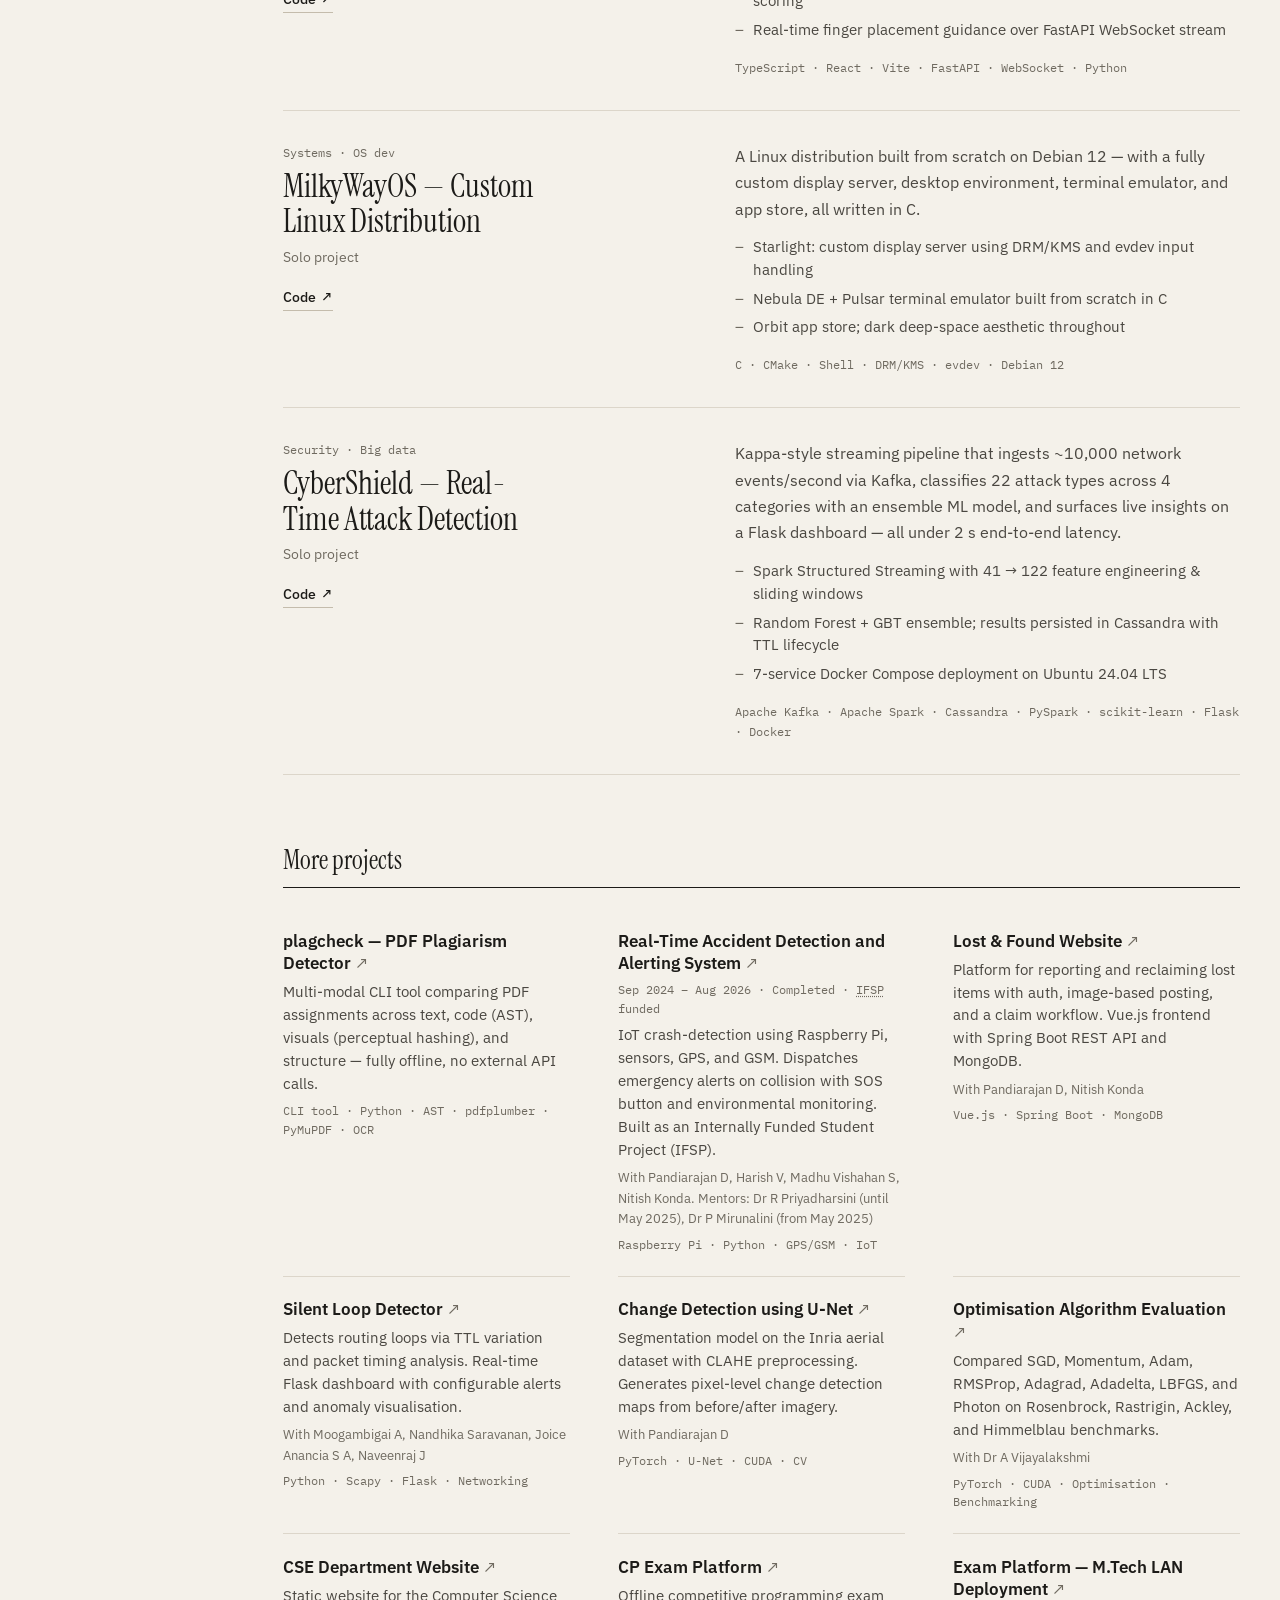
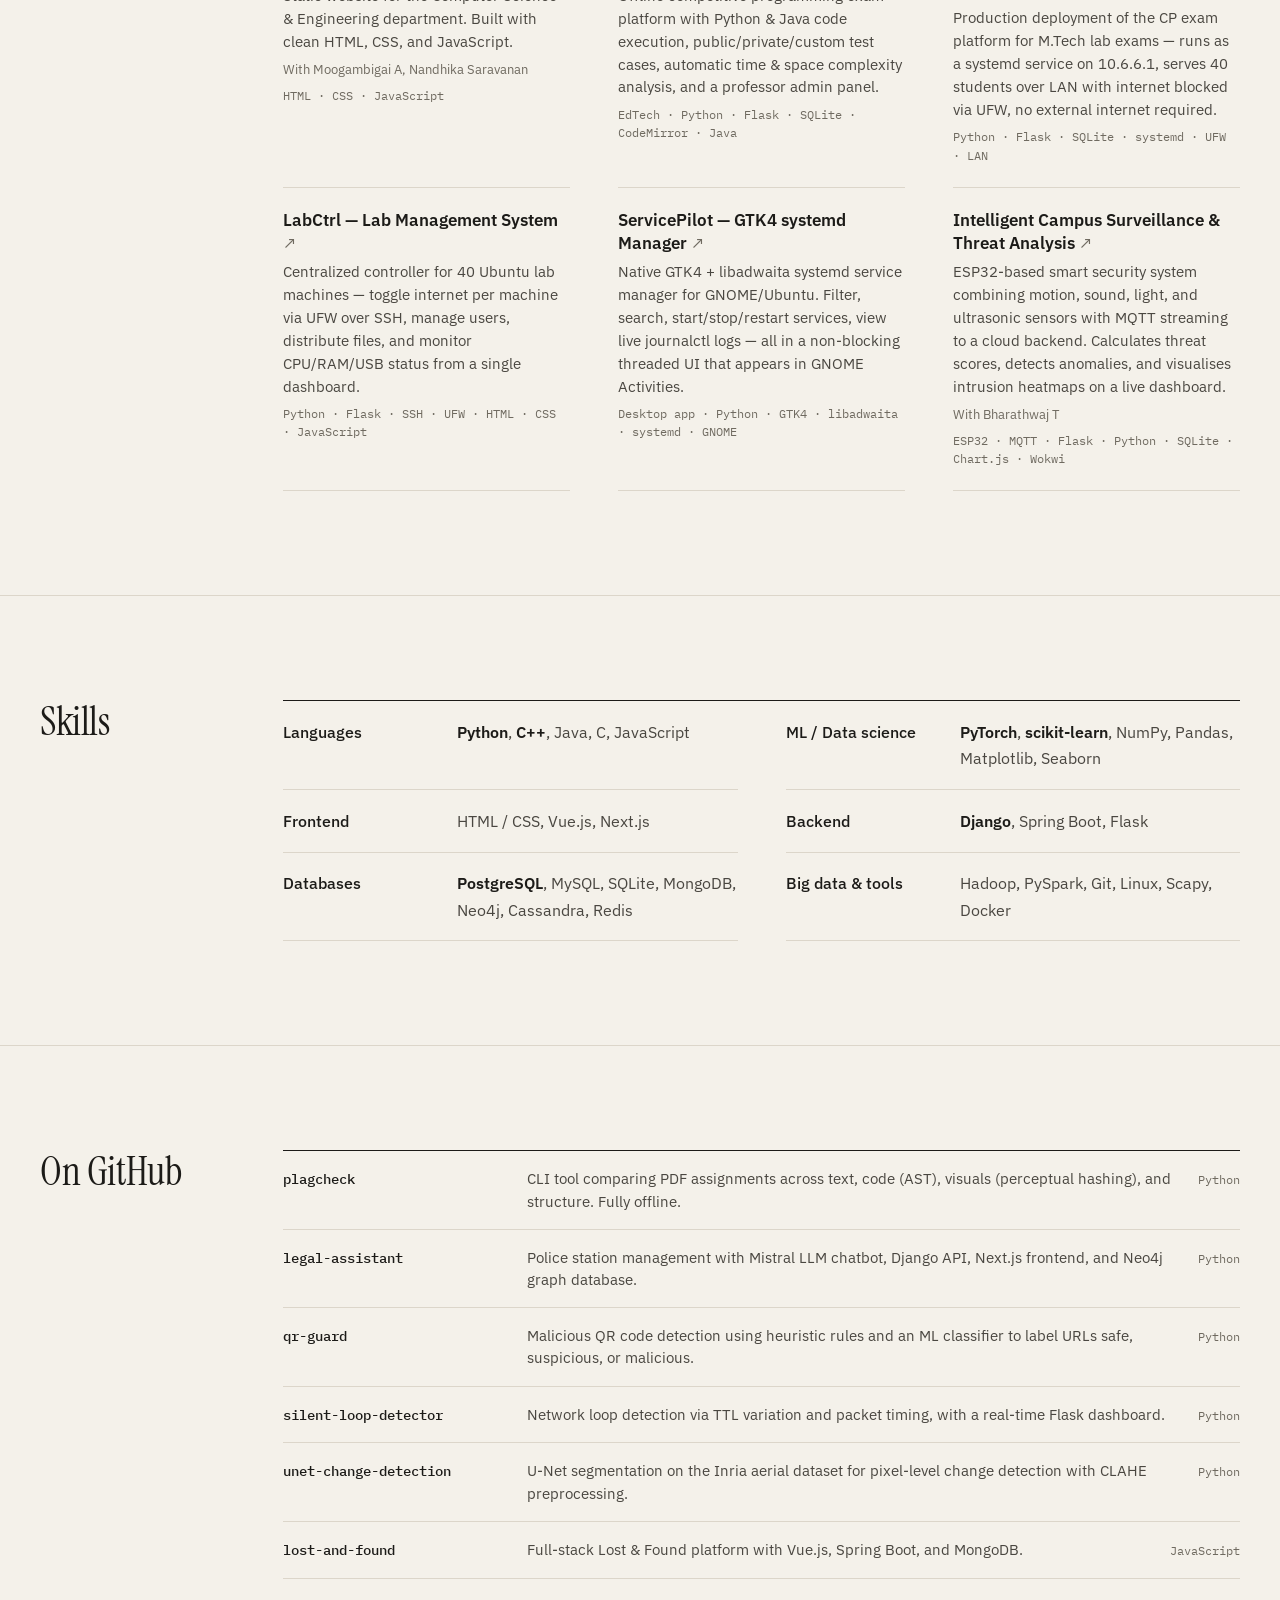
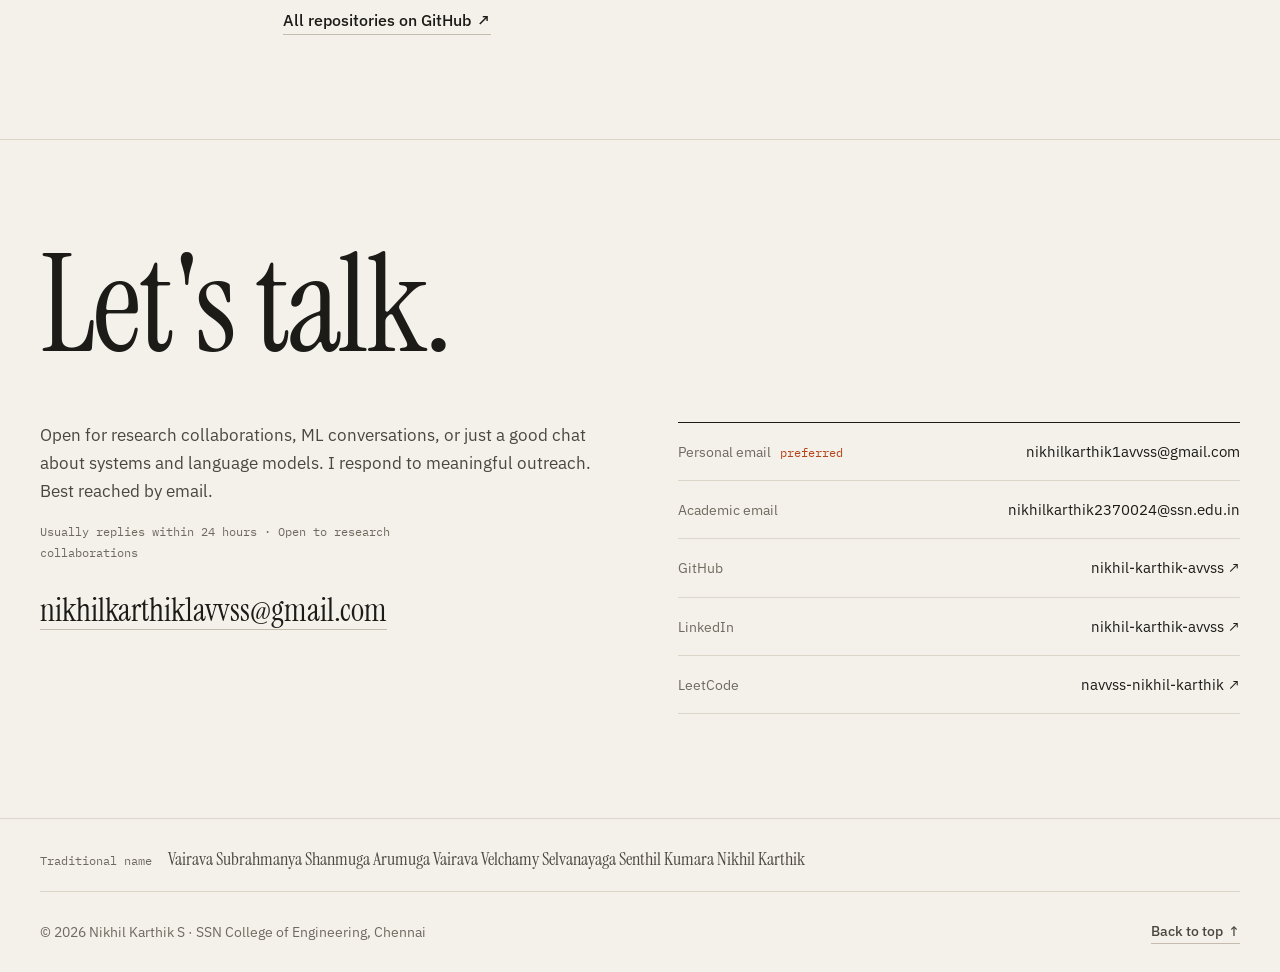
==== commit b45a2f3a: "Add NPTEL verify links and theme-matched scrollbar" ====
--- a/index.html
+++ b/index.html
@@ -365,6 +365,7 @@
             <span class="cert-title">Practical Cyber Security for Cyber Security Practitioners</span>
             <span class="cert-meta">NPTEL &middot; IIT Kanpur &middot; Nov 2025</span>
             <span class="cert-meta">Elite + Gold &middot; Top 5%</span>
+            <a class="cert-verify link-arrow" href="https://nptel.ac.in/noc/E_Certificate/NPTEL25CS120S65390224010684547" target="_blank" rel="noopener" aria-label="Verify Practical Cyber Security certificate on NPTEL">Verify on NPTEL <span aria-hidden="true">↗</span></a>
           </figcaption>
         </figure>
 
@@ -377,6 +378,7 @@
             <span class="cert-title">Affective Computing</span>
             <span class="cert-meta">NPTEL &middot; IIIT Delhi &middot; May 2026</span>
             <span class="cert-meta">Elite + Gold &middot; Top 5%</span>
+            <a class="cert-verify link-arrow" href="https://nptel.ac.in/noc/E_Certificate/NOC26CS61S25030175204714830" target="_blank" rel="noopener" aria-label="Verify Affective Computing certificate on NPTEL">Verify on NPTEL <span aria-hidden="true">↗</span></a>
           </figcaption>
         </figure>
 
@@ -389,6 +391,7 @@
             <span class="cert-title">Artificial Intelligence (AI) for Management</span>
             <span class="cert-meta">NPTEL &middot; IIT Madras &middot; May 2026</span>
             <span class="cert-meta">Elite + Gold &middot; Top 1%</span>
+            <a class="cert-verify link-arrow" href="https://nptel.ac.in/noc/E_Certificate/NOC26CS10S15030169404714830" target="_blank" rel="noopener" aria-label="Verify AI for Management certificate on NPTEL">Verify on NPTEL <span aria-hidden="true">↗</span></a>
           </figcaption>
         </figure>
 
--- a/styles.css
+++ b/styles.css
@@ -99,6 +99,26 @@
 
 .accent { color: var(--accent); }
 
+/* ── 2b. SCROLLBAR (follows light/dark theme) ── */
+/* Chromium & Safari: thin rounded thumb that blends into the page */
+::-webkit-scrollbar { width: 12px; height: 12px; }
+::-webkit-scrollbar-track { background: var(--bg); }
+::-webkit-scrollbar-thumb {
+  background: var(--line-2);
+  border: 3px solid var(--bg);          /* inset the thumb so it reads as a thin pill */
+  border-radius: 999px;
+  min-height: 48px;
+}
+::-webkit-scrollbar-thumb:hover  { background: var(--ink-3); }
+::-webkit-scrollbar-thumb:active { background: var(--accent); }
+::-webkit-scrollbar-button { display: none; width: 0; height: 0; }
+::-webkit-scrollbar-corner { background: var(--bg); }
+
+/* Firefox (no ::-webkit-scrollbar support) */
+@supports not selector(::-webkit-scrollbar) {
+  html { scrollbar-width: thin; scrollbar-color: var(--line-2) var(--bg); }
+}
+
 /* ── 3. SHARED TEXT PIECES ── */
 .link-arrow {
   display: inline-flex; align-items: baseline; gap: 0.35em;
@@ -456,6 +476,8 @@
 .cert-score span { font-size: 0.55em; color: var(--ink-3); }
 .cert-title { margin-top: 0.35rem; font-weight: 500; line-height: 1.35; color: var(--ink); }
 .cert-meta { font-family: var(--mono); font-size: 0.72rem; color: var(--ink-3); }
+.cert-verify { align-self: flex-start; margin-top: 0.6rem; font-size: 0.85rem; }
+.cert-verify:hover span { transform: translate(2px, -2px); }
 
 /* ── 11. PROJECTS ── */
 .work { border-top: 1px solid var(--ink); }
